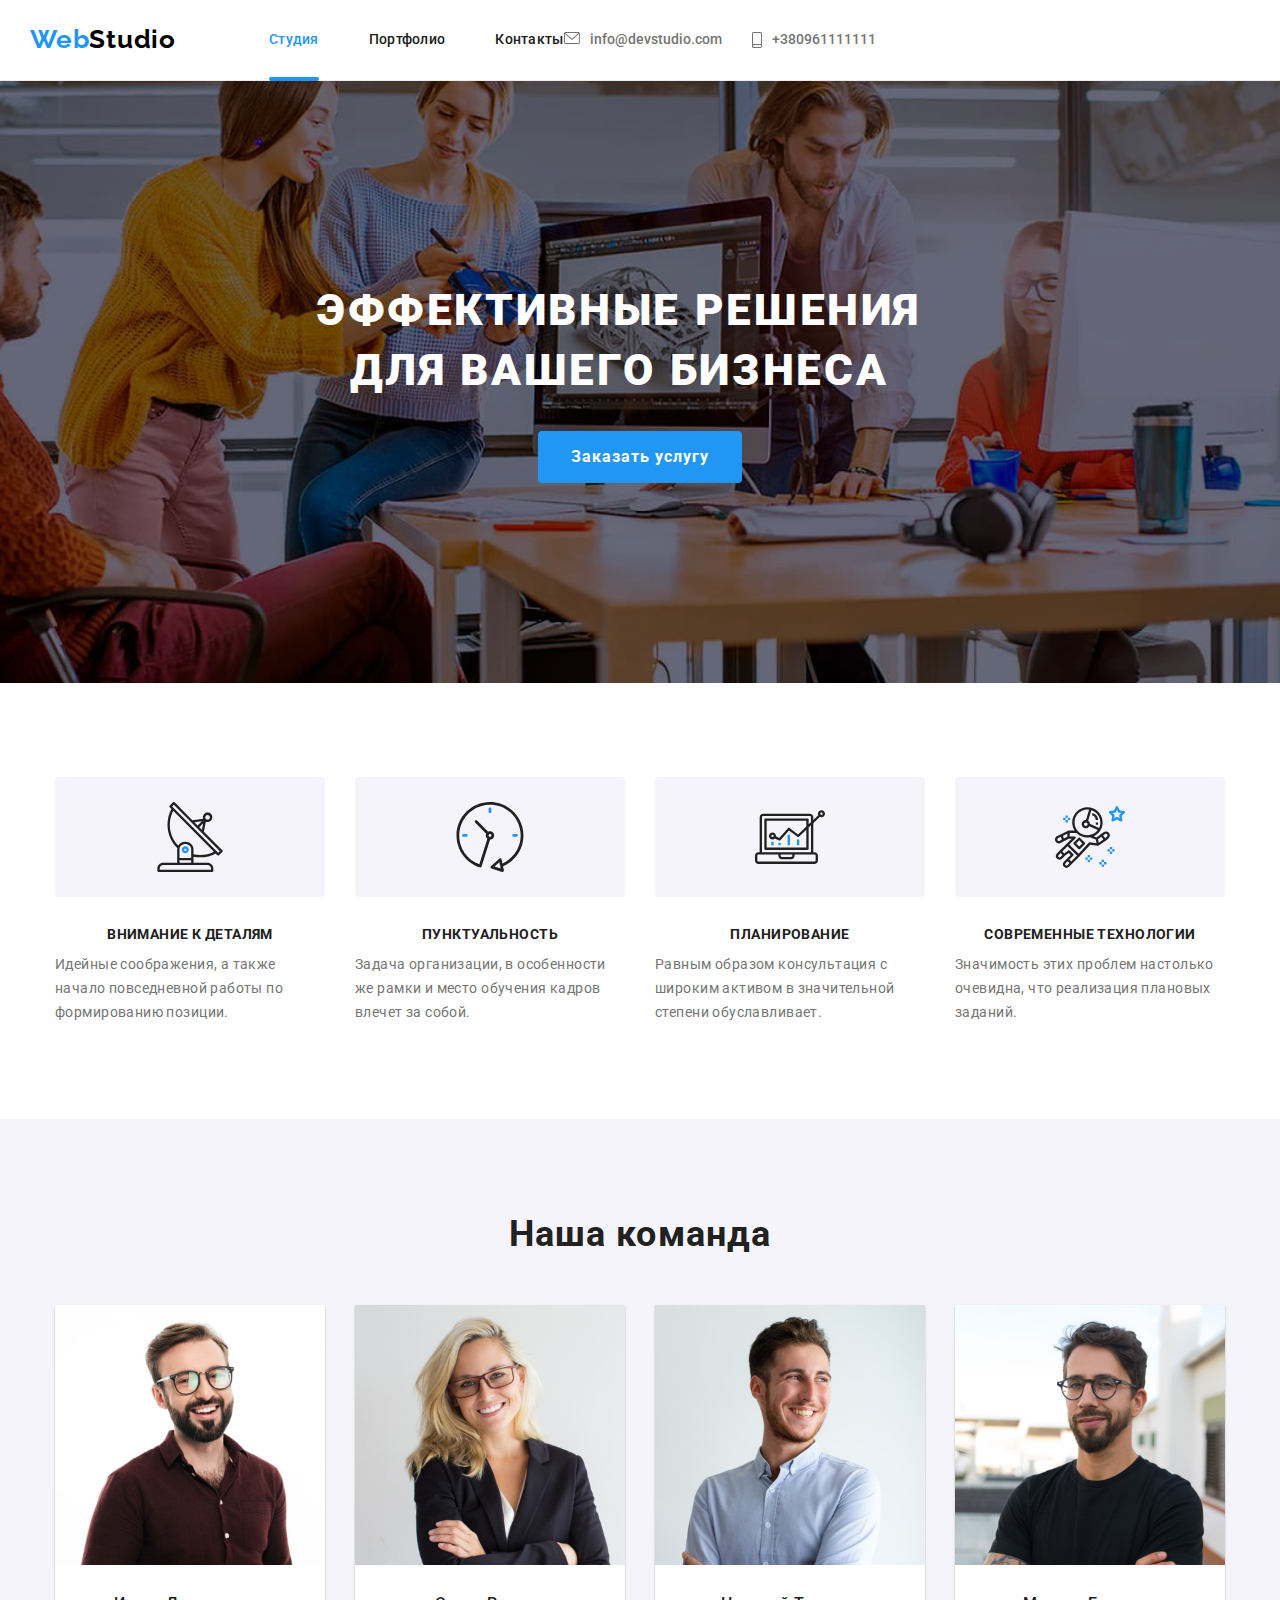
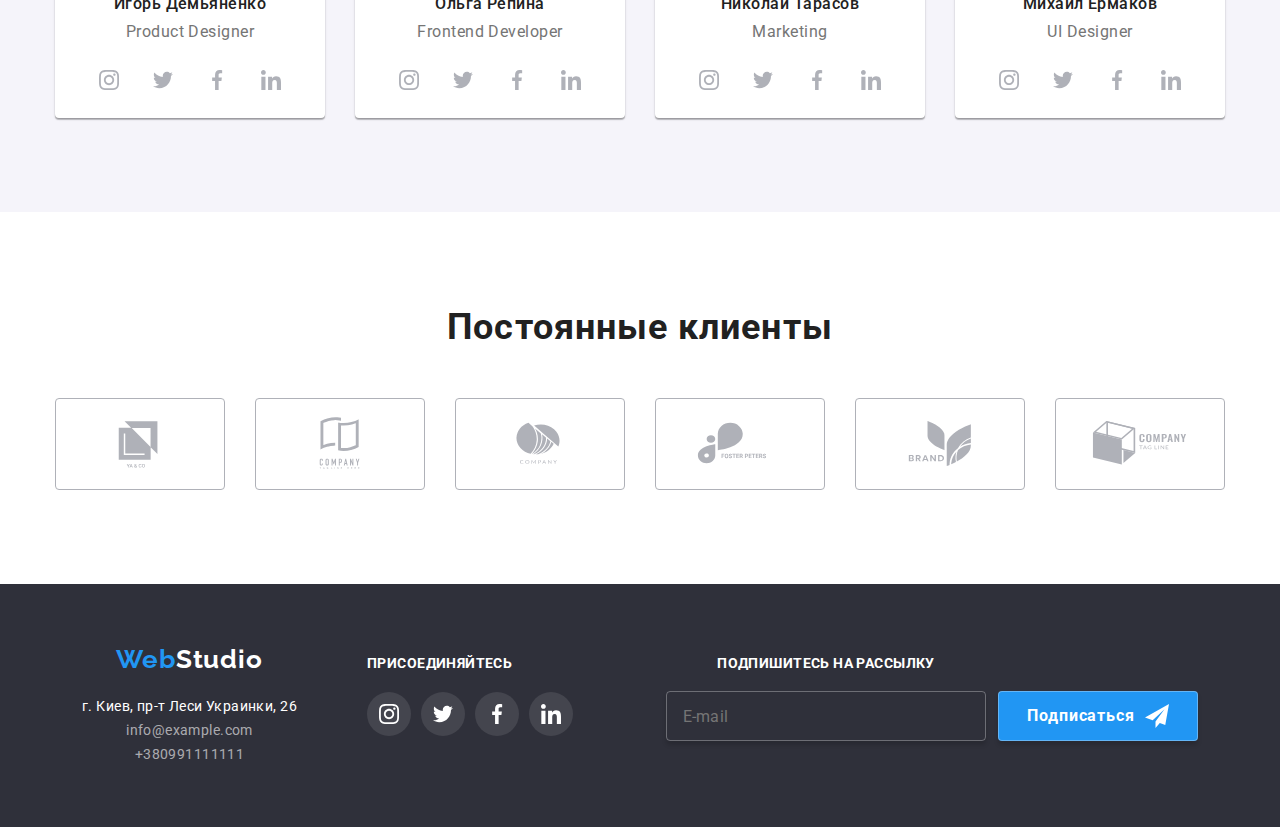
==== index.html @ 9a26f46d "port" ====
<!DOCTYPE html>
<html lang="ru">

<head>
    <meta charset="UTF-8">
    <meta http-equiv="X-UA-Compatible" content="IE=edge">
    <meta name="viewport" content="width=device-width, initial-scale=1.0">
    <link rel="preconnect" href="https://fonts.googleapis.com">
    <link rel="preconnect" href="https://fonts.gstatic.com" crossorigin>
    <link
        href="https://fonts.googleapis.com/css2?family=Raleway:wght@700&family=Roboto:wght@400;500;700;900&display=swap"
        rel="stylesheet">
    <link rel="stylesheet"
        href="https://cdnjs.cloudflare.com/ajax/libs/modern-normalize/1.1.0/modern-normalize.min.css" />
    <link rel="stylesheet" href="./css/main.min.css">
    <title>Студия</title>
</head>

<body>
    <header class="header container">
        <div class="container header__container">
            <div class="flex-nav">
                <a class="logo" href="./index.html"><span class="logo__web">Web</span><span
                        class="logo__studio">Studio</span></a>
                            <button type="button" class="mobile-menu__button"
                        aria-expanded="false"
                        aria-controls="mobile-menu"
                        data-menu-button>
                            <svg width="40" height="40" aria-label="Переключатель мобильного меню">
                                <use class="mobile-menu__icon" href="./images/sprite.svg#icon-menu-open"></use>
                                <use class="mobile-menu__icon-close" href="./images/sprite.svg#icon-menu-close"></use>
    
                            </svg>
                        </button>
                        
                <div class="mobile-menu" id="mobile-menu" data-menu>
                    
                        <nav class="mobile-menu__nav">
                            <ul class="menu">
                                <li class="menu__list"><a class="menu__link menu__link--active" href="./index.html">Студия</a></li>
                                <li class="menu__list"><a class="menu__link" href="./portfolio.html">Портфолио</a></li>
                                <li class="menu__list"><a class="menu__link" href="">Контакты</a></li>
                            </ul>
                
                        </nav>
                   
                        <ul class="contact">
                            <li class="contact__item">
                                <a class="contact__link" href="mailto:info@devstudio.com">
                                    <svg class="contact__icon" width="16" height="12">
                                        <use href="./images/sprite.svg#icon-email">
                                        </use>
                                    </svg>info@devstudio.com</a>
                            </li>
                            <li class="contact__item">
                                <a class="contact__link" href="tel:+380961111111">
                                    <svg class="contact__icon" width="10" height="16">
                                        <use href="./images/sprite.svg#icon-smartphone-new">
                                        </use>
                                    </svg>+380961111111</a>
                            </li>
                        </ul>
                    
                    
                        <ul class="menu__social">
                            <li class="menu__social-list">
                                <a href="#" class="menu__social-link">Instagram</a>
                            </li>
                            <li class="menu__social-list">
                                <a href="#" class="menu__social-link">Twitter</a>
                            </li>
                            <li class="menu__social-list">
                                <a href="#" class="menu__social-link">Facebook</a>
                            </li>
                            <li class="menu__social-list">
                                <a href="#" class="menu__social-link">LinkedIn</a>
                            </li>
                        </ul>
                    
                </div>
                
                
                
            </div>
            
        </div>
        
    </header>

    <main>
        <section class="hero">
            <div class="container">

                <h1 class="hero__title">Эффективные решения для вашего бизнеса</h1>
                <button data-modal-open class="hero__button" type="button">Заказать услугу</button>
            </div>
        </section>

        <section class="section">
            <div class="container">
                <h2 class="visually-hiden">Нашы преимущества</h2>
                <ul class="benefits">
                    <li class="benefits__list">
                        <div class="benefits__item">
                            <svg class="benefits__icon" width="70" height="70">
                                <use href="./images/sprite.svg#icon-antenna"></use>
                            </svg>
                        </div>
                        <h3 class="benefits__title">Внимание к деталям</h3>
                        <p class="benefits__description">Идейные соображения, а также начало повседневной работы по
                            формированию позиции.</p>
                    </li>
                    <li class="benefits__list">
                        <div class="benefits__item">
                            <svg class="benefits__icon" width="70" height="70">
                                <use href="./images/sprite.svg#icon-clock">
                                </use>
                            </svg>
                        </div>
                        <h3 class="benefits__title">Пунктуальность</h3>
                        <p class="benefits__description">Задача организации, в особенности же рамки и место обучения
                            кадров влечет за собой.</p>
                    </li>
                    <li class="benefits__list">
                        <div class="benefits__item">
                            <svg class="benefits__icon" width="70" height="70">
                                <use href="./images/sprite.svg#icon-diagram"></use>
                            </svg>
                        </div>
                        <h3 class="benefits__title">Планирование</h3>
                        <p class="benefits__description">Равным образом консультация с широким активом в значительной
                            степени обуславливает.</p>
                    </li>
                    <li class="benefits__list">
                        <div class="benefits__item">
                            <svg class="benefits__icon" width="70" height="70">
                                <use href="./images/sprite.svg#icon-astronaut"></use>
                            </svg>
                        </div>
                        <h3 class="benefits__title">Современные технологии</h3>
                        <p class="benefits__description">Значимость этих проблем настолько очевидна, что реализация
                            плановых заданий.</p>
                    </li>
                </ul>
            </div>
        </section>

        <section class="section feature">
            <div class="container">
                <h2 class="title">Чем мы занимаемся</h2>
                <ul class="feature-images">
                    <li class="feature-images__list">
                        <img class="feature-images__img" src="./images/image1.jpg" alt="создание" width="370" height="294">
                        <div class="feature-images__position">
                            <h3 class="feature-images__title">Десктопные приложения</h3>
                        </div>
                    </li>
                    <li class="feature-images__list">
                        <img class="feature-images__img" src="./images/image2.jpg" alt="стили" width="370" height="294">
                        <div class="feature-images__position">
                            <h3 class="feature-images__title">Мобильные приложения</h3>
                        </div>
                    </li>
                    <li class="feature-images__list">
                        <img class="feature-images__img" src="./images/image3.jpg" alt="оптимизация" width="370" height="294">
                        <div class="feature-images__position">
                            <h3 class="feature-images__title">Дизайнерские решения</h3>
                        </div>
                    </li>
                </ul>
            </div>
        </section>

        <section class="section command-item">
            <div class="container">
                <h2 class="title">Наша команда</h2>
                <ul class="command">
                    <li class="command__list">
                        <img class="command__photo" 
                        srcset="./images/igorimg1x.jpg 450w,
                        ./images/igorimgtablet2x.jpg 768w,
                        ./images/igorimgdesk3x.jpg 1024w"
                        src="./images/igorimg1x.jpg"
                         alt="designer"
                         
                       >
                        <div class="team">
                            <h3 class="team__name">Игорь Демьяненко</h3>
                            <p class="team__work">Product Designer</p>
                            <ul class="social">
                                <li class="social__list">
                                    <a href="#" class="social__link">
                                        <svg width="20" height="20">
                                            <use href="./images/sprite.svg#icon-instagram"></use>
                                        </svg>
                                    </a>
                                </li>
                                <li class="social__list">
                                    <a href="#" class="social__link">
                                        <svg width="20" height="20">
                                            <use href="./images/sprite.svg#icon-twitter"></use>
                                        </svg>
                                    </a>
                                </li>
                                <li class="social__list">
                                    <a href="#" class="social__link">
                                        <svg width="20" height="20">
                                            <use href="./images/sprite.svg#icon-facebook"></use>
                                        </svg>
                                    </a>
                                </li>
                                <li class="social__list">
                                    <a href="#" class="social__link">
                                        <svg width="20" height="20">
                                            <use href="./images/sprite.svg#icon-linkedin"></use>
                                        </svg>
                                    </a>
                                </li>
                            </ul>
                        </div>

                    </li>
                    <li class="command__list">
                        <img class="command__photo" 
                        srcset="./images/repina1x.jpg 450w,
                        ./images/repinatablet2x.jpg 768w,
                        ./images/repinadesk3x.jpg 1024w"
                        src="./images/repina1x.jpg"
                         alt="front-end"
                         
                       >
                        <div class="team">
                            <h3 class="team__name">Ольга Репина</h3>
                            <p class="team__work">Frontend Developer</p>
                            <ul class="social">
                                <li class="social__list">
                                    <a href="#" class="social__link">
                                        <svg width="20" height="20">
                                            <use href="./images/sprite.svg#icon-instagram-1"></use>
                                        </svg>
                                    </a>
                                </li>
                                <li class="social__list">
                                    <a href="#" class="social__link">
                                        <svg width="20" height="20">
                                            <use href="./images/sprite.svg#icon-twitter-1"></use>
                                        </svg>
                                    </a>
                                </li>
                                <li class="social__list">
                                    <a href="#" class="social__link">
                                        <svg width="20" height="20">
                                            <use href="./images/sprite.svg#icon-facebook-1"></use>
                                        </svg>
                                    </a>
                                </li>
                                <li class="social__list">
                                    <a href="#" class="social__link">
                                        <svg width="20" height="20">
                                            <use href="./images/sprite.svg#icon-linkedin-1"></use>
                                        </svg>
                                    </a>
                                </li>
                            </ul>
                        </div>
                    </li>
                    <li class="command__list">
                        <img class="command__photo" 
                        srcset="./images/tarasov1x.jpg 450w,
                        ./images/tarasovtablet2x.jpg 768w,
                        ./images/tarasovdesk3x.jpg 1024w
                        "
                        src="./images/tarasov1x.jpg"
                         alt="front-end"
                         
                       >
                        <div class="team">
                            <h3 class="team__name">Николай Тарасов</h3>
                            <p class="team__work">Marketing</p>
                            <ul class="social">
                                <li class="social__list">
                                    <a href="#" class="social__link">
                                        <svg width="20" height="20">
                                            <use href="./images/sprite.svg#icon-instagram-1"></use>
                                        </svg>
                                    </a>
                                </li>
                                <li class="social__list">
                                    <a href="#" class="social__link">
                                        <svg width="20" height="20">
                                            <use href="./images/sprite.svg#icon-twitter-1"></use>
                                        </svg>
                                    </a>
                                </li>
                                <li class="social__list">
                                    <a href="#" class="social__link">
                                        <svg width="20" height="20">
                                            <use href="./images/sprite.svg#icon-facebook-1"></use>
                                        </svg>
                                    </a>
                                </li>
                                <li class="social__list">
                                    <a href="#" class="social__link">
                                        <svg width="20" height="20">
                                            <use href="./images/sprite.svg#icon-linkedin-1"></use>
                                        </svg>
                                    </a>
                                </li>
                            </ul>
                        </div>
                    </li>
                    <li class="command__list">
                        <img class="command__photo" 
                        srcset="./images/yermakov1x.jpg 450w,
                        ./images/yermakovtablet2x.jpg 768w,
                        ./images/yermakovdesk3x.jpg 1024w
                        "
                        src="./images/yermakov1x.jpg"
                         alt="designer"
                       >
                        <div class="team">
                            <h3 class="team__name">Михаил Ермаков</h3>
                            <p class="team__work">UI Designer</p>
                            <ul class="social">
                                <li class="social__list">
                                    <a href="#" class="social__link">
                                        <svg width="20" height="20">
                                            <use href="./images/sprite.svg#icon-instagram-1"></use>
                                        </svg>
                                    </a>
                                </li>
                                <li class="social__list">
                                    <a href="#" class="social__link">
                                        <svg width="20" height="20">
                                            <use href="./images/sprite.svg#icon-twitter-1"></use>
                                        </svg>
                                    </a>
                                </li>
                                <li class="social__list">
                                    <a href="#" class="social__link">
                                        <svg width="20" height="20">
                                            <use href="./images/sprite.svg#icon-facebook-1"></use>
                                        </svg>
                                    </a>
                                </li>
                                <li class="social__list">
                                    <a href="#" class="social__link">
                                        <svg width="20" height="20">
                                            <use href="./images/sprite.svg#icon-linkedin-1"></use>
                                        </svg>
                                    </a>
                                </li>
                            </ul>
                        </div>
                    </li>
                </ul>
            </div>
        </section>
        <section class="section">
            <div class="container">
                <h2 class="title">Постоянные клиенты</h2>
                <ul class="client">
                    <li class="client__item">
                        <a href="#" class="client__link">
                            <svg width="106" height="60">
                                <use href="./images/sprite.svg#icon-logo-new"></use>
                            </svg>
                        </a>

                    </li>
                    <li class="client__item">
                        <a href="#" class="client__link">
                            <svg width="106"
                                height="60">
                                <use href="./images/sprite.svg#icon-logo-new-1"></use>
                            </svg>
                        </a>

                    </li>
                    <li class="client__item">
                        <a href="#" class="client__link">
                            <svg width="106" height="60">
                                <use href="./images/sprite.svg#icon-logo-new-2"></use>
                            </svg>
                        </a>

                    </li>
                    <li class="client__item"><a href="#" class="client__link">
                            <svg width="106" height="60">
                                <use href="./images/sprite.svg#icon-logo-new-3"></use>
                            </svg>
                        </a>

                    </li>
                    <li class="client__item"><a href="#" class="client__link">
                            <svg width="106" height="60">
                                <use href="./images/sprite.svg#icon-logo-new-4"></use>
                            </svg>
                        </a>

                    </li>
                    <li class="client__item"><a href="#" class="client__link">
                            <svg width="106" height="60">
                                <use href="./images/sprite.svg#icon-logo-new-5"></use>
                            </svg>
                        </a>

                    </li>
                </ul>
            </div>
        </section>
    </main>

    <footer class="footer container">
        <div class="footer-position">
            <div class="footer-adress">
                <a class="footer-adress__logo" href="index.html"><span class="logo__web">Web</span><span
                    class="logo__foot">Studio</span></a>
                    <address class="adress">
                        <ul class="adress__nav">
                            <li class="adress__link">
                                <a class="adress__maplink"
                                    href="https://www.google.com/maps/place/%D0%B1%D1%83%D0%BB.+%D0%9B%D0%B5%D1%81%D0%B8+%D0%A3%D0%BA%D1%80%D0%B0%D0%B8%D0%BD%D0%BA%D0%B8,+26,+%D0%9A%D0%B8%D0%B5%D0%B2,+02000/@50.4265807,30.5361971,17z/data=!3m1!4b1!4m5!3m4!1s0x40d4cf0e033ecbe9:0x57a4dffefec77da0!8m2!3d50.4265807!4d30.5383858">г.
                                    Киев, пр-т Леси Украинки, 26</a>
                            </li>
                            <li class="adress__link">
                                <a class="adress__contacts" href="mailto:info@example.com">info@example.com</a>
                            </li>
                            <li class="adress__link">
                                <a class="adress__contacts" href="tel:+380991111111">+380991111111</a>
                            </li>
                        </ul>
                    </address>
            </div>
            <div class="social-link-footer">
                <h3 class="social-link-footer__title">Присоединяйтесь</h3>
                <ul class="footer-icon">
                    <li class="footer-icon__list">
                        <a href="#" class="footer-icon__link">
                            <svg width="20" height="20">
                                <use href="./images/sprite.svg#icon-instagram"></use>
                            </svg>
                        </a>
                    </li>
                    <li class="footer-icon__list">
                        <a href="#" class="footer-icon__link">
                            <svg width="20" height="20">
                                <use href="./images/sprite.svg#icon-twitter"></use>
                            </svg>
                        </a>
                    </li>
                    <li class="footer-icon__list">
                        <a href="#" class="footer-icon__link">
                            <svg width="20" height="20">
                                <use href="./images/sprite.svg#icon-facebook"></use>
                            </svg>
                        </a>
                    </li>
                    <li class="footer-icon__list">
                        <a href="#" class="footer-icon__link">
                            <svg width="20" height="20">
                                <use href="./images/sprite.svg#icon-linkedin"></use>
                            </svg>
                        </a>
                    </li>
                </ul>
            </div>
            
                
            <div class="footer-form">
                <!-- <h3 class="footer-form__title"></h3> -->
                <form class="form">
                    <div class="form__item">
                        <label class="footer-form__title" for="mail">
                            Подпишитесь на рассылку
                        </label>
                        
                        <input type="email" name="mail" id="mail" placeholder="E-mail">
                    </div>
                    <div class="form__item">
                        <button class="form__button" type="submit">Подписаться
                            <svg class="form__icon" width="24" height="24">
                                <use href="./images/sprite.svg#icon-telegram"></use>
                            </svg>
                        </button>
                    </div>
                </form>
            </div>
            
        </div>
    </footer>
    <div class="backdrop is-hidden" data-modal>
        <div class="modal">
            <button class="modal__button" data-modal-close>
                <svg class="modal__close" width="18" height="18">
                    <use href="./images/sprite.svg#icon-close"></use>
                </svg>
            </button>
            <h3 class="modal__title">Оставьте свои данные, мы вам перезвоним</h3>
            <form>
                <div class="modal-form">
                    <label class="modal-form__label" for="name">
                        Имя
                        <input class="modal-form__input" type="text" name="name" id="name">
                        <svg class="modal-form__icons" width="18" height="18">
                            <use href="./images/sprite.svg#icon-modal-1"></use>
                        </svg>
                    </label>
                </div>
            
                <div class="modal-form">
                    <label class="modal-form__label" for="tel">
                        Телефон
                        <input class="modal-form__input" type="tel" name="tel" id="tel">
                        <svg class="modal-form__icons" width="18" height="18">
                            <use href="./images/sprite.svg#icon-modal-2"></use>
                        </svg>
                    </label>
                </div>
                <div class="modal-form">
                    <label class="modal-form__label" for="mail">
                        Почта
                        <input class="modal-form__input" type="email" name="mail" id="mail">
                        <svg class="modal-form__icons" width="18" height="18">
                            <use href="./images/sprite.svg#icon-modal-3"></use>
                        </svg>
                    </label>
                </div>
                <div class="modal-comment">
                    <label class="modal-comment__textfield" for="comment">
                        Комментарий
            
                    </label>
                    <textarea class="modal-comment__textarea" name="comment" id="comment" placeholder="Введите текст"></textarea>
            
                </div>
            
                <label class="checkbox">
            
                    <input class="checkbox__input" type="checkbox">
                    <span class="checkbox__icon"></span>
                    <span>Соглашаюсь с рассылкой и принимаю
                        <a href="" class="checkbox__policy">Условия договора</a> </span>
                </label>
            
                <div class="modal-submit">
                    <button class="modal-submit__button" type="submit">Отправить</button>
                </div>
            
            
            </form>
        </div>
    
   </div>
    <script src="./js/menu.js"></script>
    <script src="./js/modal.js"></script>
</body>

</html>
---- css/main.min.css ----
:root{--main-color: #212121;--secondary-color: #757575;--adress-hero-color: #FFFFFF;--hover-color: #2196F3;--hero-bgc: #2F303A;--header-border-color: #ECECEC;--image-border-color: #EEEEEE;--first-logo-color: #000000;--second-logo-color: #2196F3;--footer-contacts-color: rgba(255, 255, 255, 0.6);--footer-bgc: #2F303A;--section-command-bgc: #F5F4FA;--button-hover-bgc: rgba(24, 140, 232, 1);--general-font: 'Roboto', sans-serif;--secondary-font: 'Raleway', sans-serif;--button-font-family: inherit;--clients-icon-color: #AFB1B8}html{-webkit-box-sizing:border-box;box-sizing:border-box}*,*::before,*::after{-webkit-box-sizing:inherit;box-sizing:inherit}ul,li,p,span,h1,h2,h3{margin:0;padding:0}body{color:var(--main-color);font-family:var(--general-font),var(--secondary-font)}.section{padding-top:60px;padding-bottom:60px}@media screen and (min-width: 1024px){.section{padding-top:94px;padding-bottom:94px}}.container{padding-left:15px;padding-right:15px;margin-left:auto;margin-right:auto;width:100%}@media screen and (min-width: 480px){.container{width:480px}}@media screen and (min-width: 768px){.container{width:768px}}@media screen and (min-width: 1200px){.container{width:1200}}.header{position:relative;z-index:1;top:0;left:0;right:0;border-bottom:1px solid var(--header-border-color);-webkit-box-sizing:border-box;box-sizing:border-box;background-color:var(--adress-hero-color);width:100%}@media screen and (min-width: 768px){.header{position:static}}.header__container{width:100%;display:-webkit-box;display:-ms-flexbox;display:flex}.logo{display:inline-block;padding:24px 0 25px 0;font-family:var(--secondary-font);font-weight:700;font-size:24px;line-height:1.19;letter-spacing:0.03em;text-decoration:none;text-align:left}@media screen and (min-width: 768px){.logo{margin-right:83px}}@media screen and (min-width: 1200px){.logo{margin-right:93px;font-size:26px}}.logo__web{color:var(--second-logo-color)}.logo__studio{color:var(--first-logo-color)}.contact{display:-webkit-box;display:-ms-flexbox;display:flex;-webkit-box-orient:vertical;-webkit-box-direction:reverse;-ms-flex-direction:column-reverse;flex-direction:column-reverse;list-style-type:none}@media screen and (min-width: 768px) and (max-width: 1199px){.contact{display:-webkit-box;display:-ms-flexbox;display:flex;-webkit-box-orient:vertical;-webkit-box-direction:normal;-ms-flex-direction:column;flex-direction:column;-ms-flex-wrap:wrap;flex-wrap:wrap;width:-webkit-min-content;width:-moz-min-content;width:min-content;-webkit-box-align:baseline;-ms-flex-align:baseline;align-items:baseline}}@media screen and (min-width: 1200px){.contact{-ms-flex-wrap:nowrap;flex-wrap:nowrap;-webkit-box-orient:horizontal;-webkit-box-direction:normal;-ms-flex-direction:row;flex-direction:row;width:auto;margin-left:auto}}.contact__item{fill:var(--secondary-color);font-weight:500;line-height:1.17}@media screen and (max-width: 767px){.contact__item:first-child{font-weight:500;font-size:24px;margin-bottom:64px}.contact__item:last-child{margin-bottom:32px;font-size:34px}}@media screen and (min-width: 768px) and (max-width: 1199px){.contact__item{margin-bottom:10px;font-size:12px}.contact__item:last-child{margin-bottom:0}}@media screen and (min-width: 1200px){.contact__item{margin-right:30px;font-size:14px}.contact__item:last-child{margin-right:0}}.contact__link{display:-webkit-box;display:-ms-flexbox;display:flex;color:var(--secondary-color);text-decoration:none;-webkit-transition-property:color, fill;transition-property:color, fill;-webkit-transition-duration:250ms;transition-duration:250ms;-webkit-transition-timing-function:cubic-bezier(0.4, 0, 0.2, 1);transition-timing-function:cubic-bezier(0.4, 0, 0.2, 1)}.contact__link:hover,.contact__link:focus{color:var(--hover-color);fill:var(--hover-color)}@media screen and (min-width: 768px){.contact__link{font-size:12px}}@media screen and (min-width: 1200px){.contact__link{font-size:14px;line-height:1.14;padding:32px 0}}.contact__icon{margin-right:10px}@media screen and (max-width: 767px){.contact__icon{display:none}}@media screen and (min-width: 768px){.flex-nav{display:-webkit-box;display:-ms-flexbox;display:flex;-webkit-box-align:center;-ms-flex-align:center;align-items:center}}@media screen and (min-width: 768px){.menu{display:-webkit-box;display:-ms-flexbox;display:flex}}.menu__list{display:-webkit-box;display:-ms-flexbox;display:flex;font-weight:500;list-style-type:none;font-size:40px;line-height:1.14}@media screen and (max-width: 767px){.menu__list{margin-bottom:32px}.menu__list:last-child{margin-bottom:0}}@media screen and (min-width: 768px){.menu__list{font-size:14px;line-height:1.14;letter-spacing:0.02em;margin-right:50px}.menu__list:last-child{margin-right:0}}.menu__link{display:block;color:var(--main-color);text-decoration:none;-webkit-transition:color 250ms cubic-bezier(0.4, 0, 0.2, 1);transition:color 250ms cubic-bezier(0.4, 0, 0.2, 1)}.menu__link:hover,.menu__link:focus{color:var(--hover-color)}@media screen and (min-width: 768px){.menu__link{position:relative;padding:32px 0px}}.menu__link--active{color:var(--hover-color)}@media screen and (min-width: 768px){.menu__link--active::after{content:"";display:block;margin-bottom:-1px;position:absolute;left:0;bottom:0;width:100%;height:4px;background-color:var(--hover-color);border-radius:2px}}@media screen and (max-width: 767px){.mobile-menu{display:none}.mobile-menu.is-open{position:fixed;top:0;left:0;right:0;bottom:0;max-width:100%;z-index:1;display:-webkit-box;display:-ms-flexbox;display:flex;-webkit-box-orient:vertical;-webkit-box-direction:normal;-ms-flex-direction:column;flex-direction:column;padding:48px 40px;background-color:var(--adress-hero-color);-webkit-box-shadow:0px 4px 8px rgba(0,0,0,0.04),0px 2px 4px rgba(0,0,0,0.08),0px 1px 3px rgba(0,0,0,0.16);box-shadow:0px 4px 8px rgba(0,0,0,0.04),0px 2px 4px rgba(0,0,0,0.08),0px 1px 3px rgba(0,0,0,0.16)}}@media screen and (min-width: 768px){.mobile-menu{display:-webkit-box;display:-ms-flexbox;display:flex;-webkit-box-orient:horizontal;-webkit-box-direction:normal;-ms-flex-direction:row;flex-direction:row;-webkit-box-pack:center;-ms-flex-pack:center;justify-content:center;-webkit-box-align:center;-ms-flex-align:center;align-items:center}}@media screen and (max-width: 767px){.mobile-menu__nav{-webkit-box-flex:1;-ms-flex-positive:1;flex-grow:1}}.menu__social{display:-webkit-box;display:-ms-flexbox;display:flex}@media screen and (min-width: 768px){.menu__social{display:none}}.menu__social-list{-webkit-box-orient:vertical;-webkit-box-direction:reverse;-ms-flex-direction:column-reverse;flex-direction:column-reverse;padding-right:10px;margin-left:10px;list-style:none;font-weight:500;font-size:18px;line-height:1.22;letter-spacing:0.02em;text-decoration:none;border-right:1px solid rgba(33,33,33,0.2)}.menu__social-list:first-child{margin-left:0}.menu__social-link{display:block;color:var(--hover-color);text-decoration:none}.mobile-menu__button{display:-webkit-inline-box;display:-ms-inline-flexbox;display:inline-flex;position:absolute;top:15px;right:10px;-webkit-box-align:center;-ms-flex-align:center;align-items:center;-webkit-box-pack:center;-ms-flex-pack:center;justify-content:center;padding:0;border:0;background-color:transparent;z-index:2}.mobile-menu__button:hover,.mobile-menu__button:focus{fill:var(--hover-color)}.mobile-menu__button .mobile-menu__icon-close{display:block}.mobile-menu__button .is-open .mobile-menu__icon-close{display:none}.mobile-menu__button .is-open .mobile-menu__icon{display:none}@media screen and (min-width: 768px){.mobile-menu__button{display:none}}.hero{margin-left:auto;margin-right:auto;padding-top:118px;padding:118px 60px;max-width:1600px;background:url(./../images/heroimg@1x.jpg);background-repeat:no-repeat;background-size:cover;background-position:center;background-color:rgba(47,48,58,0.4);background-blend-mode:overlay;text-align:center}@media screen and (min-width: 480px) and (max-width: 767px){.hero{background:url(./..images/hero@1-5.jpg);background-size:cover;background-position:center;background-color:rgba(47,48,58,0.4);background-blend-mode:overlay;text-align:center}}@media screen and (min-width: 768px){.hero{background:url(./../images/heroimg@2x.jpg)}}@media screen and (min-width: 1200px), (min-device-pixel-ratio: 2), (-webkit-min-device-pixel-ratio: 2), (min-resolution: 192dpi){.hero{background:url(./../images/heroimg@3x.jpg);padding:200px 0;background-size:cover;background-position:center;background-color:rgba(47,48,58,0.4);background-blend-mode:overlay;text-align:center}}.hero__title{color:var(--adress-hero-color);font-weight:900;font-size:26px;line-height:1.62;text-align:center;letter-spacing:0.06em;text-transform:uppercase}@media screen and (min-width: 1200px){.hero__title{max-width:696px;font-size:44px;line-height:1.36}}.hero__button{display:inline-block;font-weight:700;font-size:16px;line-height:1.88;letter-spacing:0.06em;border:1px solid transparent;border-radius:4px;padding:10px 32px;margin-top:30px;cursor:pointer;color:var(--adress-hero-color);background-color:var(--hover-color);font-family:var(--button-font-family);-webkit-transition:color 250ms cubic-bezier(0.4, 0, 0.2, 1);transition:color 250ms cubic-bezier(0.4, 0, 0.2, 1)}.hero__button:hover,.hero__button:focus{background-color:var(--button-hover-bgc)}.backdrop{position:fixed;top:0;left:0;width:100%;height:100%;background:rgba(0,0,0,0.2);-webkit-transition-property:opacity, visibility;transition-property:opacity, visibility;-webkit-transition-duration:250ms;transition-duration:250ms;-webkit-transition-timing-function:cubic-bezier(0.4, 0, 0.2, 1);transition-timing-function:cubic-bezier(0.4, 0, 0.2, 1)}.is-hidden{visibility:hidden;opacity:0;pointer-events:none}.modal{position:absolute;padding:40px;top:50%;left:50%;min-width:320px;max-width:528px;min-height:320px;max-height:609px;-webkit-transform:translate(-50%, -50%);transform:translate(-50%, -50%);background-color:var(--adress-hero-color);-webkit-box-shadow:0px 1px 3px rgba(0,0,0,0.12),0px 1px 1px rgba(0,0,0,0.14),0px 2px 1px rgba(0,0,0,0.2);box-shadow:0px 1px 3px rgba(0,0,0,0.12),0px 1px 1px rgba(0,0,0,0.14),0px 2px 1px rgba(0,0,0,0.2);border-radius:4px;z-index:3}.modal-submit{display:-webkit-box;display:-ms-flexbox;display:flex;-webkit-box-align:center;-ms-flex-align:center;align-items:center;-webkit-box-pack:center;-ms-flex-pack:center;justify-content:center}.modal-submit__button{width:200px;height:50px;padding:0;color:var(--adress-hero-color);background-color:var(--hover-color);border:1px solid rgba(255,255,255,0.3);-webkit-box-sizing:border-box;box-sizing:border-box;-webkit-box-shadow:0px 4px 4px rgba(0,0,0,0.15);box-shadow:0px 4px 4px rgba(0,0,0,0.15);border-radius:4px;font-weight:700;font-size:16px;line-height:1.88;cursor:pointer;letter-spacing:0.06em}.modal__button{position:absolute;top:8px;right:8px;display:-webkit-box;display:-ms-flexbox;display:flex;background-color:#FFFFFF;width:30px;height:30px;border:1px solid rgba(0,0,0,0.1);border-radius:50%;-webkit-box-sizing:border-box;box-sizing:border-box;-webkit-box-pack:center;-ms-flex-pack:center;justify-content:center;-webkit-box-align:center;-ms-flex-align:center;align-items:center;cursor:pointer}.modal__close{fill:var(--first-logo-color);cursor:pointer;-webkit-transition:fill 250ms cubic-bezier(0.4, 0, 0.2, 1);transition:fill 250ms cubic-bezier(0.4, 0, 0.2, 1)}.modal__close:hover{fill:var(--hover-color)}.modal__title{display:block;font-weight:700;font-size:20px;line-height:1.5;text-align:center;letter-spacing:0.03em;margin-bottom:12px;min-width:100%}@media screen and (min-width: 1200px){.modal__title{font-size:20px;line-height:1.15}}.modal-form{display:-webkit-box;display:-ms-flexbox;display:flex;-webkit-box-orient:vertical;-webkit-box-direction:normal;-ms-flex-direction:column;flex-direction:column;margin-bottom:10px}.modal-form__label{color:var(--secondary-color);position:relative;font-size:12px;line-height:1.17}.modal-form__input{display:inline-block;color:var(--secondary-color);width:100%;height:40px;margin-top:4px;padding:12px 42px;border:1px solid rgba(33,33,33,0.2);-webkit-box-sizing:border-box;box-sizing:border-box;border-radius:4px;-webkit-transition-property:border;transition-property:border;-webkit-transition-duration:250ms;transition-duration:250ms;-webkit-transition-timing-function:cubic-bezier(0.4, 0, 0.2, 1);transition-timing-function:cubic-bezier(0.4, 0, 0.2, 1);outline:none}.modal-form__input:focus+.modal-form__icons{fill:var(--hover-color);border-color:var(--hover-color)}.modal-form__icons{display:block;position:absolute;top:50%;left:12px;margin:0;-webkit-transition-property:fill;transition-property:fill;-webkit-transition-duration:250ms;transition-duration:250ms;-webkit-transition-timing-function:cubic-bezier(0.4, 0, 0.2, 1);transition-timing-function:cubic-bezier(0.4, 0, 0.2, 1)}.modal-comment{display:-webkit-box;display:-ms-flexbox;display:flex;-webkit-box-orient:vertical;-webkit-box-direction:normal;-ms-flex-direction:column;flex-direction:column;height:120px;font-size:12px;line-height:1.17;margin-bottom:20px;letter-spacing:0.01em}.modal-comment__textfield{display:-webkit-box;display:-ms-flexbox;display:flex;-webkit-box-orient:vertical;-webkit-box-direction:normal;-ms-flex-direction:column;flex-direction:column;color:var(--secondary-color);margin-bottom:4px}.modal-comment__textarea{color:var(--secondary-color);padding:12px 16px;min-width:290px;height:448px;border:1px solid rgba(33,33,33,0.2);-webkit-box-sizing:border-box;box-sizing:border-box;border-radius:4px;letter-spacing:0.01em;-webkit-transition-property:border-color;transition-property:border-color;-webkit-transition-duration:250ms;transition-duration:250ms;-webkit-transition-timing-function:cubic-bezier(0.4, 0, 0.2, 1);transition-timing-function:cubic-bezier(0.4, 0, 0.2, 1);outline:none;resize:none}.modal-comment__textarea:focus{border-color:var(--hover-color)}.checkbox{display:-webkit-box;display:-ms-flexbox;display:flex;-webkit-box-align:center;-ms-flex-align:center;align-items:center;-webkit-box-pack:center;-ms-flex-pack:center;justify-content:center;margin-bottom:30px;font-size:14px;line-height:1.714;letter-spacing:0.03em;color:var(--secondary-color)}.checkbox__input{position:absolute;width:1px;height:1px;margin:-1px;border:0;padding:0;white-space:nowrap;-webkit-clip-path:inset(100%);clip-path:inset(100%);overflow:hidden}.checkbox__input:checked+.checkbox__icon{border-color:transparent;fill:none;border:#2196F3;background-color:#2196F3;background-image:url("../images/iconcheck-1.svg");background-size:contain;background-origin:border-box}.checkbox__icon{display:inline-block;left:0;border:2px solid #212121;border-radius:3px;margin-right:7px;width:16px;height:15px;cursor:pointer;-webkit-transition:background-color 250ms cubic-bezier(0.4, 0, 0.2, 1);transition:background-color 250ms cubic-bezier(0.4, 0, 0.2, 1)}.checkbox__policy{font-size:12px;line-height:1.17;letter-spacing:0.03em;-webkit-text-decoration-line:underline;text-decoration-line:underline}@media screen and (min-width: 1200px){.checkbox__policy{font-size:14px;line-height:1.71px}}.visually-hiden{position:absolute;width:1px;height:1px;margin:-1px;border:0;padding:0;white-space:nowrap;-webkit-clip-path:inset(100%);clip-path:inset(100%);overflow:hidden}.feature{display:none;padding-top:0px;-webkit-box-align:center;-ms-flex-align:center;align-items:center;-webkit-box-pack:justify;-ms-flex-pack:justify;justify-content:space-between}.feature-images{display:-webkit-box;display:-ms-flexbox;display:flex;-ms-flex-wrap:wrap;flex-wrap:wrap;list-style-type:none}.feature-images__list{position:relative;margin-right:30px;width:370px}.feature-images__list:last-child{margin-right:0}.feature-images__position{display:-webkit-box;display:-ms-flexbox;display:flex;position:absolute;left:0;bottom:0;background:rgba(47,48,58,0.8);width:370px;height:70px;-webkit-box-align:center;-ms-flex-align:center;align-items:center;-webkit-box-pack:center;-ms-flex-pack:center;justify-content:center}.feature-images__img{display:block;width:370px;height:auto}.feature-images__title{color:var(--adress-hero-color);font-weight:700;font-size:14px;line-height:1.14;letter-spacing:0.03em;text-transform:uppercase}.benefits{display:-webkit-box;display:-ms-flexbox;display:flex}@media screen and (max-width: 1199px){.benefits{-ms-flex-wrap:wrap;flex-wrap:wrap;max-width:100%;gap:30px}}@media screen and (min-width: 1200px){.benefits{-webkit-box-pack:center;-ms-flex-pack:center;justify-content:center;-webkit-box-align:center;-ms-flex-align:center;align-items:center}}.benefits__list{-webkit-box-flex:100%;-ms-flex:100%;flex:100%;list-style:none}@media screen and (min-width: 768px) and (max-width: 1199px){.benefits__list{-webkit-box-flex:calc(50% - 30px);-ms-flex:calc(50% - 30px);flex:calc(50% - 30px)}}@media screen and (min-width: 1200px){.benefits__list{display:inline-block;margin-right:30px;border-radius:4px}.benefits__list:last-child{margin-right:0}}.benefits__item{display:-webkit-box;display:-ms-flexbox;display:flex;-webkit-box-pack:center;-ms-flex-pack:center;justify-content:center;-webkit-box-align:center;-ms-flex-align:center;align-items:center;height:120px;margin-bottom:30px;background-color:var(--section-command-bgc);border-radius:4px}@media screen and (min-width: 1200px){.benefits__item{width:270px}}.benefits__title{margin-bottom:10px;font-weight:700;font-size:14px;line-height:1.14;text-transform:uppercase;letter-spacing:0.03em;text-align:center}.benefits__description{color:var(--secondary-color);font-size:14px;line-height:1.71;letter-spacing:0.03em;text-align:left}.command{display:block;list-style-type:none}@media screen and (min-width: 768px) and (max-width: 1199px){.command{display:-webkit-box;display:-ms-flexbox;display:flex;-ms-flex-wrap:wrap;flex-wrap:wrap;gap:30px}}@media screen and (min-width: 1200px){.command{display:-webkit-box;display:-ms-flexbox;display:flex;-webkit-box-pack:center;-ms-flex-pack:center;justify-content:center;-webkit-box-align:center;-ms-flex-align:center;align-items:center}}.command-item{background-color:var(--section-command-bgc)}.command__list{list-style:none;background-color:var(--adress-hero-color);-webkit-box-shadow:0px 1px 3px rgba(0,0,0,0.12),0px 1px 1px rgba(0,0,0,0.14),0px 2px 1px rgba(0,0,0,0.2);box-shadow:0px 1px 3px rgba(0,0,0,0.12),0px 1px 1px rgba(0,0,0,0.14),0px 2px 1px rgba(0,0,0,0.2);border-radius:0px 0px 4px 4px;text-align:center}@media screen and (max-width: 1199px){.command__list{-webkit-box-flex:100%;-ms-flex:100%;flex:100%}}@media screen and (min-width: 768px) and (max-width: 1199px){.command__list{-webkit-box-flex:calc(50% - 30px);-ms-flex:calc(50% - 30px);flex:calc(50% - 30px)}}@media screen and (min-width: 1200px){.command__list{margin-right:30px}.command__list:last-child{margin-right:0}}.command__photo{display:block;height:auto;width:100%}@media screen and (min-width: 1200px){.command__photo{width:270px}}.team{padding-top:30px;padding-bottom:16px;text-align:center}.team__name{margin-bottom:10px;font-size:16px;font-weight:500;line-height:1.17;letter-spacing:0.03em}.team__work{color:var(--secondary-color);font-size:16px;margin-bottom:16px;line-height:1.17;letter-spacing:0.03em}.client{display:-webkit-box;display:-ms-flexbox;display:flex}@media screen and (max-width: 1199px){.client{-ms-flex-wrap:wrap;flex-wrap:wrap;-webkit-box-pack:justify;-ms-flex-pack:justify;justify-content:space-between;gap:30px}}@media screen and (min-width: 1200px){.client{-webkit-box-pack:center;-ms-flex-pack:center;justify-content:center;-webkit-box-align:center;-ms-flex-align:center;align-items:center}}.client__item{-webkit-box-flex:calc(50% - 30px);-ms-flex:calc(50% - 30px);flex:calc(50% - 30px);list-style-type:none}@media screen and (min-width: 768px) and (max-width: 1199px){.client__item{-webkit-box-flex:33%;-ms-flex:33%;flex:33%}}@media screen and (min-width: 1200px){.client__item{list-style-type:none;margin-right:30px}.client__item:last-child{margin-right:0px}}.client__link{display:-webkit-box;display:-ms-flexbox;display:flex;height:92px;-webkit-box-pack:center;-ms-flex-pack:center;justify-content:center;-webkit-box-align:center;-ms-flex-align:center;align-items:center;fill:var(--clients-icon-color);border:1px solid #AFB1B8;border-radius:4px;-webkit-transition-property:fill, border-color;transition-property:fill, border-color;-webkit-transition-duration:250ms;transition-duration:250ms;-webkit-transition-timing-function:cubic-bezier(0.4, 0, 0.2, 1);transition-timing-function:cubic-bezier(0.4, 0, 0.2, 1)}.client__link:hover,.client__link:focus{fill:var(--hover-color);border-color:var(--hover-color)}@media screen and (min-width: 1200px){.client__link{width:170px}}.footer-adress{display:inline-block;margin:0;padding:0}@media screen and (min-width: 480px) and (max-width: 1199px){.footer-adress{display:-webkit-box;display:-ms-flexbox;display:flex;-webkit-box-orient:vertical;-webkit-box-direction:normal;-ms-flex-direction:column;flex-direction:column;-webkit-box-pack:center;-ms-flex-pack:center;justify-content:center;-webkit-box-align:center;-ms-flex-align:center;align-items:center;-webkit-box-flex:50%;-ms-flex:50%;flex:50%}}.adress{font-style:normal;font-size:14px;line-height:1.71;display:-webkit-box;display:-ms-flexbox;display:flex;-webkit-box-orient:vertical;-webkit-box-direction:normal;-ms-flex-direction:column;flex-direction:column;-webkit-box-align:start;-ms-flex-align:start;align-items:flex-start}.adress__maplink{display:block;color:var(--adress-hero-color);letter-spacing:0.03em;text-decoration:none;-webkit-transition:color 250ms cubic-bezier(0.4, 0, 0.2, 1);transition:color 250ms cubic-bezier(0.4, 0, 0.2, 1)}.adress__maplink:hover,.adress__maplink:focus{color:var(--hover-color)}@media screen and (max-width: 1199px){.adress__link{margin-bottom:9px}.adress__link:last-child{margin-bottom:60px}}@media screen and (max-width: 1199px) and (min-width: 1200px){.adress__link{margin-bottom:6px}.adress__link:first-child{margin-bottom:0}}.adress__link .adress__contacts{display:block;color:var(--footer-contacts-color);font-size:14px;line-height:1.71;letter-spacing:0.03em;text-decoration:none;-webkit-transition:color 250ms cubic-bezier(0.4, 0, 0.2, 1);transition:color 250ms cubic-bezier(0.4, 0, 0.2, 1)}.adress__link .adress__contacts:hover,.adress__link .adress__contacts:focus{color:var(--hover-color)}.adress__nav{list-style-type:none}.footer-form__title{display:-webkit-inline-box;display:-ms-inline-flexbox;display:inline-flex;color:var(--adress-hero-color);margin-bottom:20px;font-weight:700;font-size:14px;line-height:16px;letter-spacing:0.03em;text-transform:uppercase;text-align:center}@media screen and (min-width: 1200px){.form{display:-webkit-box;display:-ms-flexbox;display:flex;-webkit-box-align:end;-ms-flex-align:end;align-items:flex-end;-webkit-box-pack:justify;-ms-flex-pack:justify;justify-content:space-between}}.form__item{text-align:center;list-style:none;outline:none}@media screen and (min-width: 1200px){.form__item{margin-right:12px}.form__item:last-child{margin-right:0}}.form__item input[type=email]{display:-webkit-box;display:-ms-flexbox;display:flex;-webkit-box-flex:100%;-ms-flex:100%;flex:100%;min-width:320px;color:rgba(255,255,255,0.6);height:50px;padding:15px 16px;color:var(--secondary-color);font-weight:400;font-size:12px;line-height:14px;letter-spacing:0.01em;font-size:16px;line-height:1.87;background:inherit;border:1px solid rgba(255,255,255,0.3);border-radius:4px;-webkit-box-shadow:0px 4px 4px rgba(0,0,0,0.15);box-shadow:0px 4px 4px rgba(0,0,0,0.15);-webkit-transition:border 250ms cubic-bezier(0.4, 0, 0.2, 1);transition:border 250ms cubic-bezier(0.4, 0, 0.2, 1);outline:none}@media screen and (max-width: 1199px){.form__item input[type=email]{margin-bottom:20px}}.form__item input[type=email]:focus{border-color:var(--hover-color)}.form__button{display:-webkit-box;display:-ms-flexbox;display:flex;width:200px;height:50px;padding:0;color:var(--adress-hero-color);background-color:var(--hover-color);border:1px solid rgba(255,255,255,0.3);-webkit-box-sizing:border-box;box-sizing:border-box;-webkit-box-shadow:0px 4px 4px rgba(0,0,0,0.15);box-shadow:0px 4px 4px rgba(0,0,0,0.15);border-radius:4px;font-weight:700;font-size:16px;line-height:1.88;-webkit-box-align:center;-ms-flex-align:center;align-items:center;-webkit-box-pack:center;-ms-flex-pack:center;justify-content:center;letter-spacing:0.06em;cursor:pointer}@media screen and (max-width: 1199px){.form__button{margin-left:auto;margin-right:auto}}.form__icon{margin-left:10px;fill:var(--adress-hero-color)}.footer-form{display:-webkit-box;display:-ms-flexbox;display:flex}@media screen and (max-width: 1199px){.footer-form{-webkit-box-orient:vertical;-webkit-box-direction:normal;-ms-flex-direction:column;flex-direction:column;-webkit-box-flex:1;-ms-flex:auto;flex:auto;-webkit-box-align:center;-ms-flex-align:center;align-items:center;-webkit-box-pack:center;-ms-flex-pack:center;justify-content:center}}.footer-adress__logo{display:inline-block;margin-bottom:20px;font-family:var(--secondary-font);font-weight:700;font-size:24px;line-height:1.19;letter-spacing:0.03em;text-decoration:none}@media screen and (min-width: 1200px){.footer-adress__logo{font-size:26px}}.logo__foot{color:var(--adress-hero-color)}.footer-position{display:block;text-align:center}@media screen and (min-width: 768px){.footer-position{display:-webkit-box;display:-ms-flexbox;display:flex;-ms-flex-wrap:wrap;flex-wrap:wrap;-webkit-box-align:baseline;-ms-flex-align:baseline;align-items:baseline}}@media screen and (max-width: 767px){.social-link-footer{-webkit-box-flex:50%;-ms-flex:50%;flex:50%;margin-bottom:60px}}@media screen and (min-width: 768px) and (max-width: 1199px){.social-link-footer{-webkit-box-flex:50%;-ms-flex:50%;flex:50%}}@media screen and (min-width: 1200px){.social-link-footer{margin-left:70px;display:-webkit-box;display:-ms-flexbox;display:flex;-webkit-box-orient:vertical;-webkit-box-direction:normal;-ms-flex-direction:column;flex-direction:column;-webkit-box-align:start;-ms-flex-align:start;align-items:flex-start}}.footer-icon{display:-webkit-box;display:-ms-flexbox;display:flex}@media screen and (max-width: 1199px){.footer-icon{-webkit-box-pack:center;-ms-flex-pack:center;justify-content:center;-webkit-box-align:center;-ms-flex-align:center;align-items:center}}@media screen and (min-width: 1200px){.footer-icon{margin-right:93px}}.social-link-footer__title{display:inline-block;color:var(--adress-hero-color);margin-bottom:20px;font-weight:700;font-size:14px;line-height:1.17;letter-spacing:0.03em;text-transform:uppercase}.footer-icon__link{display:-webkit-box;display:-ms-flexbox;display:flex;-webkit-box-align:center;-ms-flex-align:center;align-items:center;-webkit-box-pack:center;-ms-flex-pack:center;justify-content:center;fill:var(--adress-hero-color);border:1px solid transparent;border-radius:50%;width:44px;height:44px;background-color:rgba(255,255,255,0.1);list-style-type:none;-webkit-transition-property:background-color, border-color;transition-property:background-color, border-color;-webkit-transition-duration:250ms;transition-duration:250ms;-webkit-transition-timing-function:cubic-bezier(0.4, 0, 0.2, 1);transition-timing-function:cubic-bezier(0.4, 0, 0.2, 1)}.footer-icon__link:hover,.footer-icon__link:focus{background-color:var(--hover-color);border-color:var(--hover-color)}.footer-icon__list{list-style-type:none;margin-right:10px}.footer-icon__list:last-child{margin-right:0}.footer{width:100%;padding:60px 0;background-color:var(--footer-bgc)}@media screen and (min-width: 1200px){.footer{display:-webkit-box;display:-ms-flexbox;display:flex;-ms-flex-wrap:wrap;flex-wrap:wrap;-webkit-box-pack:center;-ms-flex-pack:center;justify-content:center;-webkit-box-align:center;-ms-flex-align:center;align-items:center}}.portfolio-buttons{display:-webkit-box;display:-ms-flexbox;display:flex;-ms-flex-wrap:wrap;flex-wrap:wrap;gap:8px;margin-bottom:30px}@media screen and (min-width: 768px){.portfolio-buttons{-webkit-box-pack:center;-ms-flex-pack:center;justify-content:center;margin-bottom:50px}}.portfolio-buttons__list{list-style-type:none}@media screen and (min-width: 1200px){.portfolio-buttons__list{margin-right:8px;margin-bottom:0}.portfolio-buttons__list:last-child{margin-right:0}}.portfolio-buttons__filter{padding:6px 22px;border:1px solid transparent;border-radius:4px;cursor:pointer;background-color:var(--section-command-bgc);font-family:var(--button-font-family);font-weight:500;font-size:16px;line-height:1.62;letter-spacing:0.03em;-webkit-transition-property:color, background-color, -webkit-box-shadow;transition-property:color, background-color, -webkit-box-shadow;transition-property:color, background-color, box-shadow;transition-property:color, background-color, box-shadow, -webkit-box-shadow;-webkit-transition-duration:250ms;transition-duration:250ms;-webkit-transition-timing-function:cubic-bezier(0.4, 0, 0.2, 1);transition-timing-function:cubic-bezier(0.4, 0, 0.2, 1)}.portfolio-buttons__filter:hover,.portfolio-buttons__filter:focus{background-color:var(--hover-color);color:var(--adress-hero-color);-webkit-box-shadow:0px 4px 4px rgba(0,0,0,0.25);box-shadow:0px 4px 4px rgba(0,0,0,0.25)}.portfolio-image{list-style-type:none;display:-webkit-box;display:-ms-flexbox;display:flex;-ms-flex-wrap:wrap;flex-wrap:wrap;gap:30px}.portfolio-image__photo{display:block;width:354px;height:auto}@media screen and (min-width: 768px) and (max-width: 1199px){.portfolio-image__list{-webkit-box-flex:calc(50% - 30px);-ms-flex:calc(50% - 30px);flex:calc(50% - 30px)}}@media screen and (min-width: 1200px){.portfolio-image__list{-webkit-box-flex:calc(33% - 60px);-ms-flex:calc(33% - 60px);flex:calc(33% - 60px)}}.portfolio-image__link{display:block;text-decoration:none;-webkit-transition:-webkit-box-shadow 250ms cubic-bezier(0.4, 0, 0.2, 1);transition:-webkit-box-shadow 250ms cubic-bezier(0.4, 0, 0.2, 1);transition:box-shadow 250ms cubic-bezier(0.4, 0, 0.2, 1);transition:box-shadow 250ms cubic-bezier(0.4, 0, 0.2, 1), -webkit-box-shadow 250ms cubic-bezier(0.4, 0, 0.2, 1)}.portfolio-image__link:hover{-webkit-box-shadow:0px 4px 4px rgba(0,0,0,0.25);box-shadow:0px 4px 4px rgba(0,0,0,0.25)}.portfolio-image__link:focus{-webkit-transform:translateY(0);transform:translateY(0);-webkit-box-shadow:0px 4px 4px rgba(0,0,0,0.25);box-shadow:0px 4px 4px rgba(0,0,0,0.25)}.portfolio-image__link:hover .overlay__title{-webkit-transform:translateY(0);transform:translateY(0)}.portfolio-image__link:focus .overlay__title{-webkit-transform:translateY(0);transform:translateY(0)}.product{padding:20px 24px;border:1px solid var(--image-border-color);border-top:0;text-decoration:none}.product__name{color:var(--main-color);margin-bottom:4px;font-weight:700;font-size:18px;line-height:2;letter-spacing:0.06em}.product__link{color:var(--secondary-color);font-size:16px;line-height:1.88;letter-spacing:0.03em;text-decoration:none}.overlay{position:relative;overflow:hidden}.overlay__title{position:absolute;display:block;min-width:320px;height:100%;top:0;left:0;padding:63px 24px;color:var(--adress-hero-color);background-color:rgba(33,150,243,0.9);font-size:18px;line-height:1.56;letter-spacing:0.03em;text-align:left;-webkit-transform:translateY(100%);transform:translateY(100%);-webkit-transition:-webkit-transform 250ms cubic-bezier(0.4, 0, 0.2, 1);transition:-webkit-transform 250ms cubic-bezier(0.4, 0, 0.2, 1);transition:transform 250ms cubic-bezier(0.4, 0, 0.2, 1);transition:transform 250ms cubic-bezier(0.4, 0, 0.2, 1), -webkit-transform 250ms cubic-bezier(0.4, 0, 0.2, 1)}.social{display:-webkit-box;display:-ms-flexbox;display:flex;-webkit-box-align:center;-ms-flex-align:center;align-items:center;-webkit-box-pack:center;-ms-flex-pack:center;justify-content:center;list-style-type:none}.social__list{margin-right:10px}.social__list:last-child{margin-right:0}.social__link{display:-webkit-box;display:-ms-flexbox;display:flex;color:var(--adress-hero-color);fill:var(--clients-icon-color);border:1px solid transparent;border-radius:50%;width:44px;height:44px;-webkit-box-align:center;-ms-flex-align:center;align-items:center;-webkit-box-pack:center;-ms-flex-pack:center;justify-content:center;-webkit-transition-property:background-color, fill, -webkit-box-shadow;transition-property:background-color, fill, -webkit-box-shadow;transition-property:background-color, fill, box-shadow;transition-property:background-color, fill, box-shadow, -webkit-box-shadow;-webkit-transition-duration:250ms;transition-duration:250ms;-webkit-transition-timing-function:cubic-bezier(0.4, 0, 0.2, 1);transition-timing-function:cubic-bezier(0.4, 0, 0.2, 1)}.social__link:hover,.social__link:focus{fill:var(--adress-hero-color);border:color var(--hover-color);background-color:var(--hover-color);-webkit-box-shadow:0px 4px 4px rgba(0,0,0,0.25);box-shadow:0px 4px 4px rgba(0,0,0,0.25)}.title{margin-bottom:50px;font-weight:700;font-size:36px;line-height:1.17;text-align:center;letter-spacing:0.03em}
/*# sourceMappingURL=main.min.css.map */
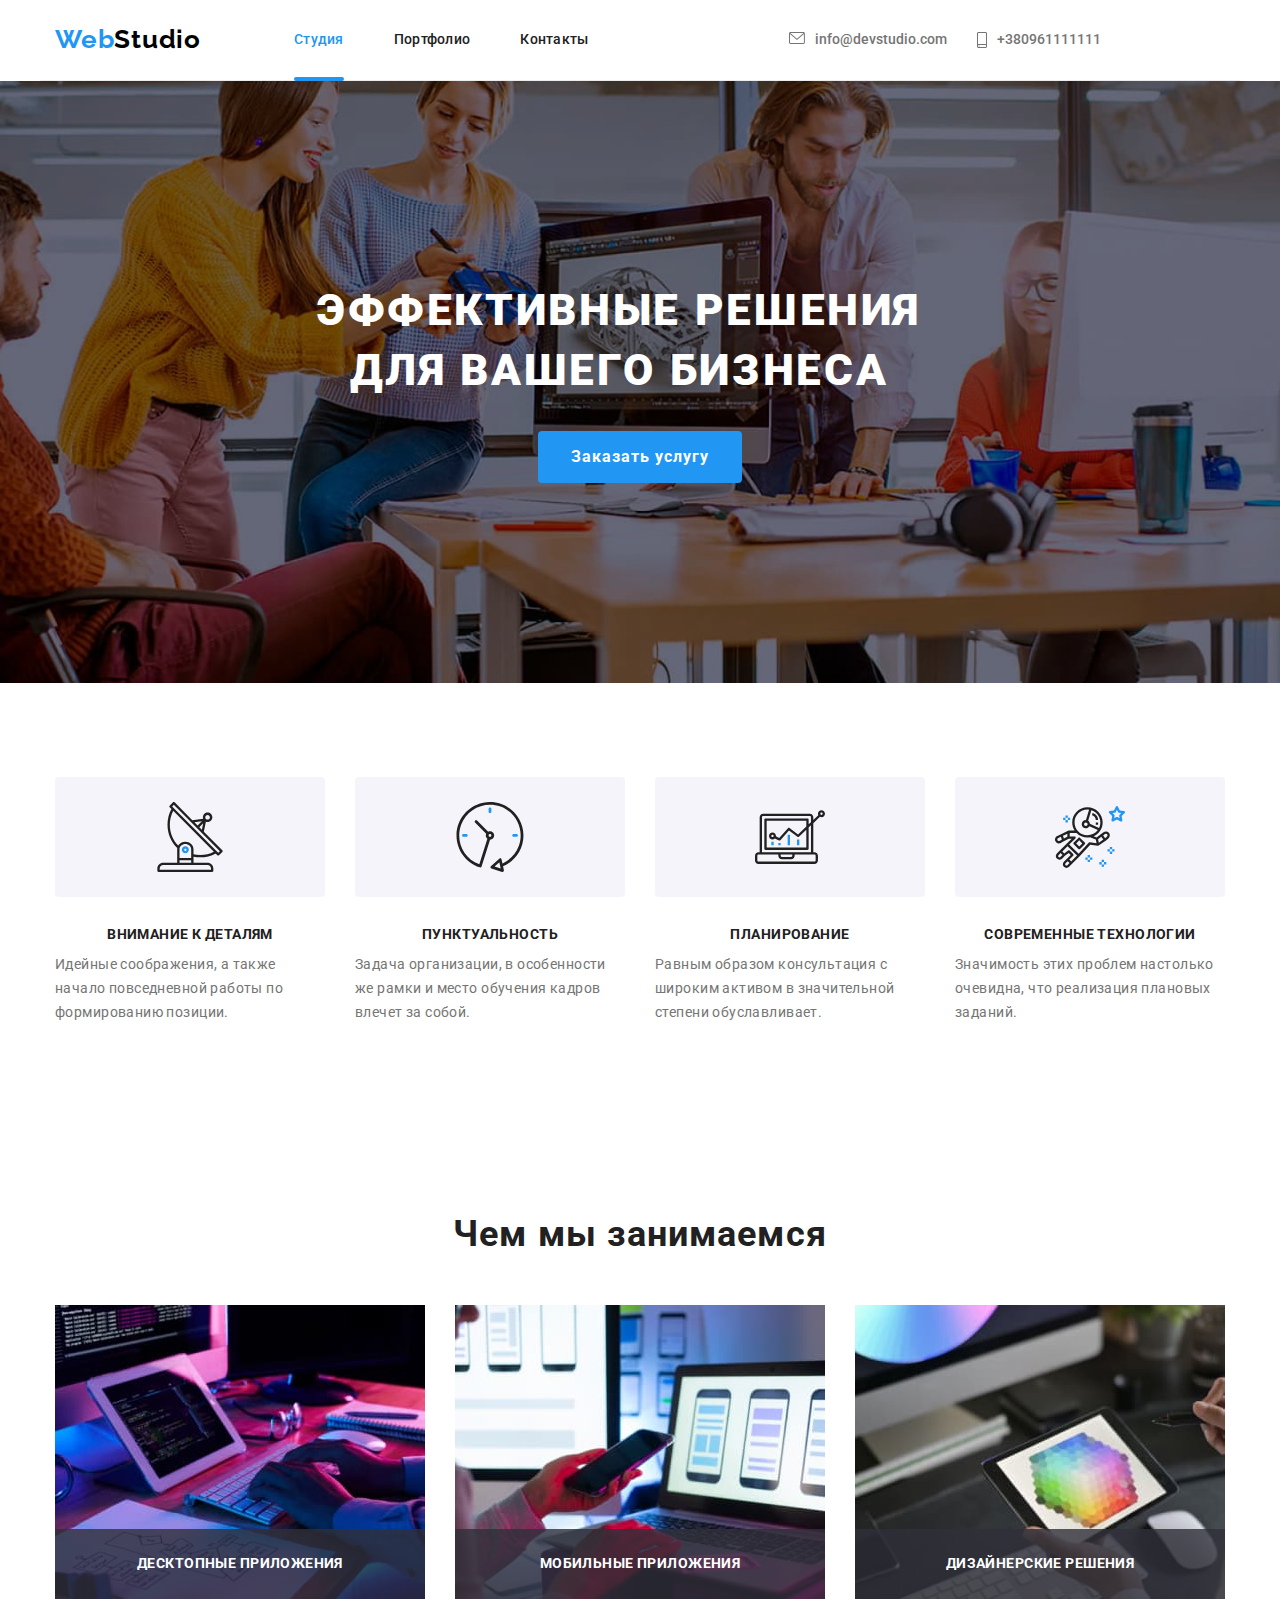
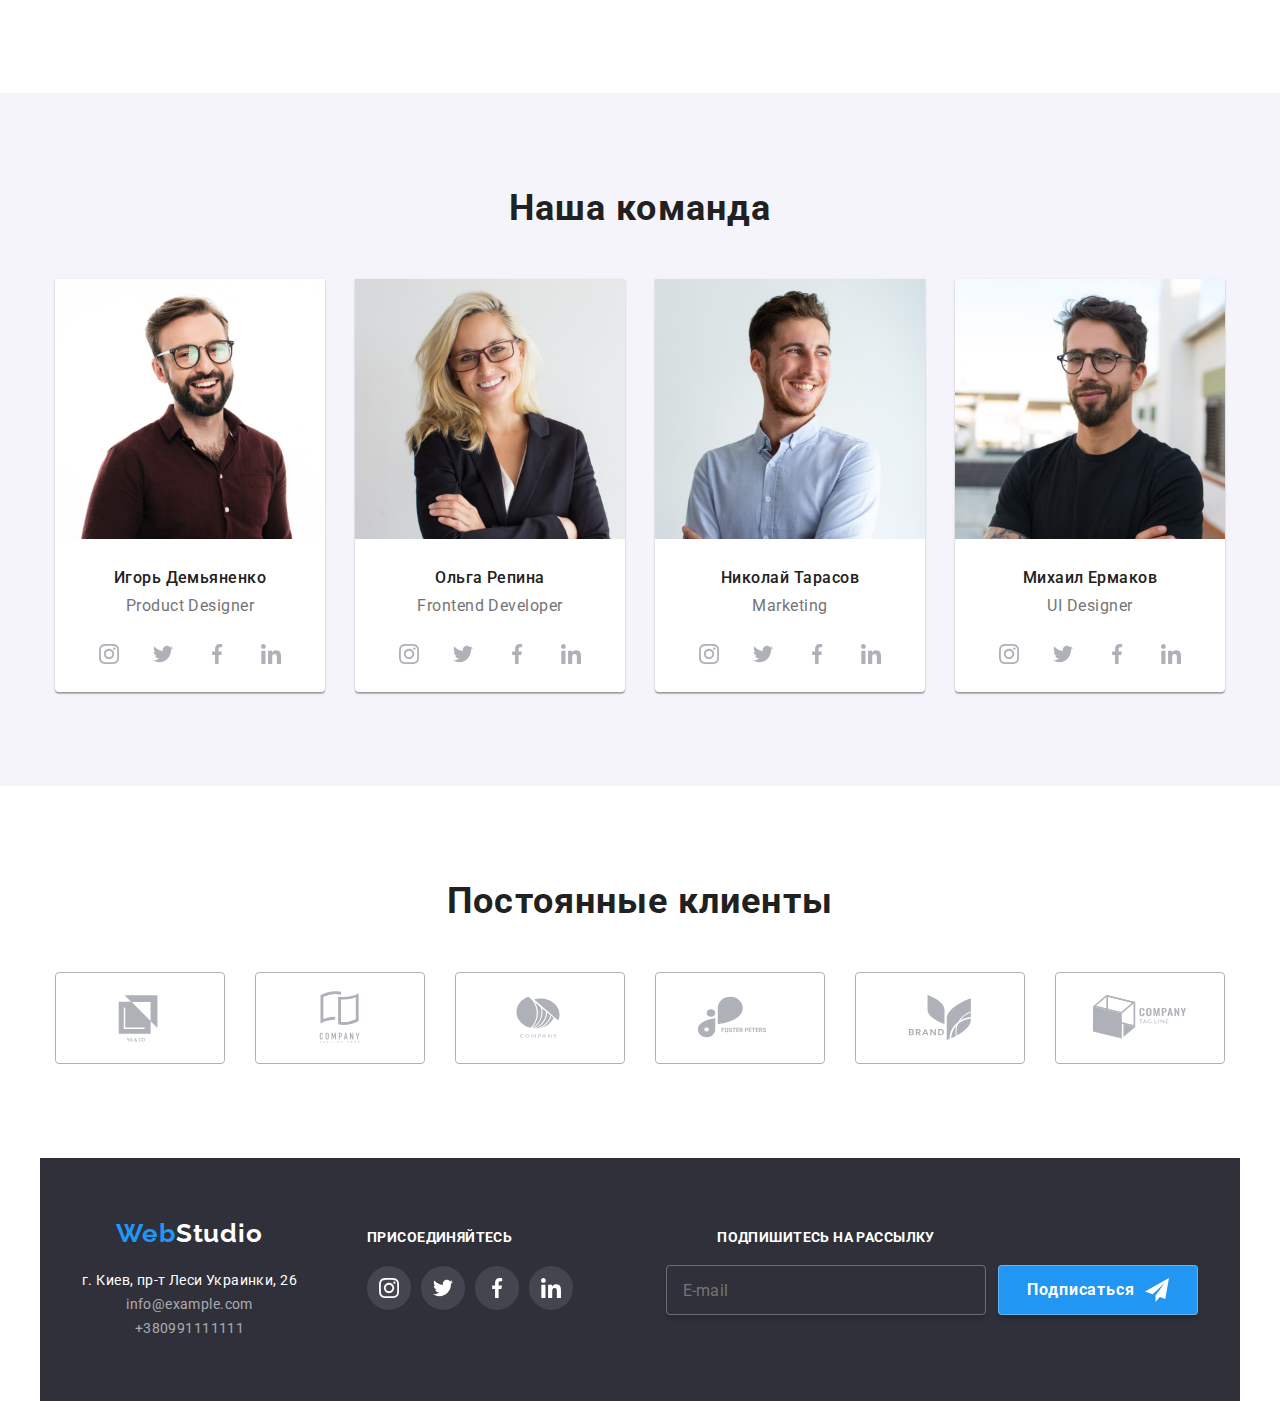
==== commit 2baf580d: "end" ====
--- a/index.html
+++ b/index.html
@@ -18,73 +18,67 @@
 
 <body>
     <header class="header container">
-        <div class="container header__container">
-            <div class="flex-nav">
-                <a class="logo" href="./index.html"><span class="logo__web">Web</span><span
-                        class="logo__studio">Studio</span></a>
-                            <button type="button" class="mobile-menu__button"
-                        aria-expanded="false"
-                        aria-controls="mobile-menu"
-                        data-menu-button>
-                            <svg width="40" height="40" aria-label="Переключатель мобильного меню">
-                                <use class="mobile-menu__icon" href="./images/sprite.svg#icon-menu-open"></use>
-                                <use class="mobile-menu__icon-close" href="./images/sprite.svg#icon-menu-close"></use>
-    
-                            </svg>
-                        </button>
-                        
-                <div class="mobile-menu" id="mobile-menu" data-menu>
-                    
-                        <nav class="mobile-menu__nav">
-                            <ul class="menu">
-                                <li class="menu__list"><a class="menu__link menu__link--active" href="./index.html">Студия</a></li>
-                                <li class="menu__list"><a class="menu__link" href="./portfolio.html">Портфолио</a></li>
-                                <li class="menu__list"><a class="menu__link" href="">Контакты</a></li>
-                            </ul>
-                
-                        </nav>
-                   
-                        <ul class="contact">
-                            <li class="contact__item">
-                                <a class="contact__link" href="mailto:info@devstudio.com">
-                                    <svg class="contact__icon" width="16" height="12">
-                                        <use href="./images/sprite.svg#icon-email">
-                                        </use>
-                                    </svg>info@devstudio.com</a>
-                            </li>
-                            <li class="contact__item">
-                                <a class="contact__link" href="tel:+380961111111">
-                                    <svg class="contact__icon" width="10" height="16">
-                                        <use href="./images/sprite.svg#icon-smartphone-new">
-                                        </use>
-                                    </svg>+380961111111</a>
-                            </li>
-                        </ul>
-                    
-                    
-                        <ul class="menu__social">
-                            <li class="menu__social-list">
-                                <a href="#" class="menu__social-link">Instagram</a>
-                            </li>
-                            <li class="menu__social-list">
-                                <a href="#" class="menu__social-link">Twitter</a>
-                            </li>
-                            <li class="menu__social-list">
-                                <a href="#" class="menu__social-link">Facebook</a>
-                            </li>
-                            <li class="menu__social-list">
-                                <a href="#" class="menu__social-link">LinkedIn</a>
-                            </li>
-                        </ul>
-                    
-                </div>
-                
-                
-                
-            </div>
-            
+        <div class="flex-nav">
+            <a class="logo" href="./index.html"><span class="logo__web">Web</span><span
+                    class="logo__studio">Studio</span></a>
+            <button type="button" class="mobile-menu__button" aria-expanded="false" aria-controls="flex-nav"
+                data-menu-button>
+                <svg width="40" height="40" aria-label="Переключатель мобильного меню">
+                    <use class="mobile-menu__icon" href="./images/sprite.svg#icon-menu-open"></use>
+                    <use class="mobile-menu__icon-close" href="./images/sprite.svg#icon-menu-close"></use>
+    
+                </svg>
+            </button>
+    
+            <div class="mobile-menu" id="mobile-menu" data-menu>
+                <nav class="mobile-menu__nav">
+                    <ul class="menu">
+                        <li class="menu__list"><a class="menu__link menu__link--active" href="./index.html">Студия</a></li>
+                        <li class="menu__list"><a class="menu__link"
+                                href="./portfolio.html">Портфолио</a></li>
+                        <li class="menu__list"><a class="menu__link" href="">Контакты</a></li>
+                    </ul>
+    
+                </nav>
+                <ul class="contact">
+                    <li class="contact__item">
+                        <a class="contact__link" href="mailto:info@devstudio.com">
+                            <svg class="contact__icon" width="16" height="12">
+                                <use href="./images/sprite.svg#icon-email">
+                                </use>
+                            </svg>info@devstudio.com</a>
+                    </li>
+                    <li class="contact__item">
+                        <a class="contact__link" href="tel:+380961111111">
+                            <svg class="contact__icon" width="10" height="16">
+                                <use href="./images/sprite.svg#icon-smartphone-new">
+                                </use>
+                            </svg>+380961111111</a>
+                    </li>
+                </ul>
+                <ul class="menu__social">
+                    <li class="menu__social-list">
+                        <a href="#" class="mobile-menu__social-link">Instagram</a>
+                    </li>
+                    <li class="menu__social-list">
+                        <a href="#" class="mobile-menu__social-link">Twitter</a>
+                    </li>
+                    <li class="menu__social-list">
+                        <a href="#" class="mobile-menu__social-link">Facebook</a>
+                    </li>
+                    <li class="menu__social-list">
+                        <a href="#" class="mobile-menu__social-link">LinkedIn</a>
+                    </li>
+                </ul>
+            </div>
+    
+    
+    
         </div>
-        
+    
+    
+    
+    
     </header>
 
     <main>
@@ -468,7 +462,7 @@
             
                 
             <div class="footer-form">
-                <!-- <h3 class="footer-form__title"></h3> -->
+                
                 <form class="form">
                     <div class="form__item">
                         <label class="footer-form__title" for="mail">
--- a/css/main.min.css
+++ b/css/main.min.css
@@ -1,2 +1,2 @@
-:root{--main-color: #212121;--secondary-color: #757575;--adress-hero-color: #FFFFFF;--hover-color: #2196F3;--hero-bgc: #2F303A;--header-border-color: #ECECEC;--image-border-color: #EEEEEE;--first-logo-color: #000000;--second-logo-color: #2196F3;--footer-contacts-color: rgba(255, 255, 255, 0.6);--footer-bgc: #2F303A;--section-command-bgc: #F5F4FA;--button-hover-bgc: rgba(24, 140, 232, 1);--general-font: 'Roboto', sans-serif;--secondary-font: 'Raleway', sans-serif;--button-font-family: inherit;--clients-icon-color: #AFB1B8}html{-webkit-box-sizing:border-box;box-sizing:border-box}*,*::before,*::after{-webkit-box-sizing:inherit;box-sizing:inherit}ul,li,p,span,h1,h2,h3{margin:0;padding:0}body{color:var(--main-color);font-family:var(--general-font),var(--secondary-font)}.section{padding-top:60px;padding-bottom:60px}@media screen and (min-width: 1024px){.section{padding-top:94px;padding-bottom:94px}}.container{padding-left:15px;padding-right:15px;margin-left:auto;margin-right:auto;width:100%}@media screen and (min-width: 480px){.container{width:480px}}@media screen and (min-width: 768px){.container{width:768px}}@media screen and (min-width: 1200px){.container{width:1200}}.header{position:relative;z-index:1;top:0;left:0;right:0;border-bottom:1px solid var(--header-border-color);-webkit-box-sizing:border-box;box-sizing:border-box;background-color:var(--adress-hero-color);width:100%}@media screen and (min-width: 768px){.header{position:static}}.header__container{width:100%;display:-webkit-box;display:-ms-flexbox;display:flex}.logo{display:inline-block;padding:24px 0 25px 0;font-family:var(--secondary-font);font-weight:700;font-size:24px;line-height:1.19;letter-spacing:0.03em;text-decoration:none;text-align:left}@media screen and (min-width: 768px){.logo{margin-right:83px}}@media screen and (min-width: 1200px){.logo{margin-right:93px;font-size:26px}}.logo__web{color:var(--second-logo-color)}.logo__studio{color:var(--first-logo-color)}.contact{display:-webkit-box;display:-ms-flexbox;display:flex;-webkit-box-orient:vertical;-webkit-box-direction:reverse;-ms-flex-direction:column-reverse;flex-direction:column-reverse;list-style-type:none}@media screen and (min-width: 768px) and (max-width: 1199px){.contact{display:-webkit-box;display:-ms-flexbox;display:flex;-webkit-box-orient:vertical;-webkit-box-direction:normal;-ms-flex-direction:column;flex-direction:column;-ms-flex-wrap:wrap;flex-wrap:wrap;width:-webkit-min-content;width:-moz-min-content;width:min-content;-webkit-box-align:baseline;-ms-flex-align:baseline;align-items:baseline}}@media screen and (min-width: 1200px){.contact{-ms-flex-wrap:nowrap;flex-wrap:nowrap;-webkit-box-orient:horizontal;-webkit-box-direction:normal;-ms-flex-direction:row;flex-direction:row;width:auto;margin-left:auto}}.contact__item{fill:var(--secondary-color);font-weight:500;line-height:1.17}@media screen and (max-width: 767px){.contact__item:first-child{font-weight:500;font-size:24px;margin-bottom:64px}.contact__item:last-child{margin-bottom:32px;font-size:34px}}@media screen and (min-width: 768px) and (max-width: 1199px){.contact__item{margin-bottom:10px;font-size:12px}.contact__item:last-child{margin-bottom:0}}@media screen and (min-width: 1200px){.contact__item{margin-right:30px;font-size:14px}.contact__item:last-child{margin-right:0}}.contact__link{display:-webkit-box;display:-ms-flexbox;display:flex;color:var(--secondary-color);text-decoration:none;-webkit-transition-property:color, fill;transition-property:color, fill;-webkit-transition-duration:250ms;transition-duration:250ms;-webkit-transition-timing-function:cubic-bezier(0.4, 0, 0.2, 1);transition-timing-function:cubic-bezier(0.4, 0, 0.2, 1)}.contact__link:hover,.contact__link:focus{color:var(--hover-color);fill:var(--hover-color)}@media screen and (min-width: 768px){.contact__link{font-size:12px}}@media screen and (min-width: 1200px){.contact__link{font-size:14px;line-height:1.14;padding:32px 0}}.contact__icon{margin-right:10px}@media screen and (max-width: 767px){.contact__icon{display:none}}@media screen and (min-width: 768px){.flex-nav{display:-webkit-box;display:-ms-flexbox;display:flex;-webkit-box-align:center;-ms-flex-align:center;align-items:center}}@media screen and (min-width: 768px){.menu{display:-webkit-box;display:-ms-flexbox;display:flex}}.menu__list{display:-webkit-box;display:-ms-flexbox;display:flex;font-weight:500;list-style-type:none;font-size:40px;line-height:1.14}@media screen and (max-width: 767px){.menu__list{margin-bottom:32px}.menu__list:last-child{margin-bottom:0}}@media screen and (min-width: 768px){.menu__list{font-size:14px;line-height:1.14;letter-spacing:0.02em;margin-right:50px}.menu__list:last-child{margin-right:0}}.menu__link{display:block;color:var(--main-color);text-decoration:none;-webkit-transition:color 250ms cubic-bezier(0.4, 0, 0.2, 1);transition:color 250ms cubic-bezier(0.4, 0, 0.2, 1)}.menu__link:hover,.menu__link:focus{color:var(--hover-color)}@media screen and (min-width: 768px){.menu__link{position:relative;padding:32px 0px}}.menu__link--active{color:var(--hover-color)}@media screen and (min-width: 768px){.menu__link--active::after{content:"";display:block;margin-bottom:-1px;position:absolute;left:0;bottom:0;width:100%;height:4px;background-color:var(--hover-color);border-radius:2px}}@media screen and (max-width: 767px){.mobile-menu{display:none}.mobile-menu.is-open{position:fixed;top:0;left:0;right:0;bottom:0;max-width:100%;z-index:1;display:-webkit-box;display:-ms-flexbox;display:flex;-webkit-box-orient:vertical;-webkit-box-direction:normal;-ms-flex-direction:column;flex-direction:column;padding:48px 40px;background-color:var(--adress-hero-color);-webkit-box-shadow:0px 4px 8px rgba(0,0,0,0.04),0px 2px 4px rgba(0,0,0,0.08),0px 1px 3px rgba(0,0,0,0.16);box-shadow:0px 4px 8px rgba(0,0,0,0.04),0px 2px 4px rgba(0,0,0,0.08),0px 1px 3px rgba(0,0,0,0.16)}}@media screen and (min-width: 768px){.mobile-menu{display:-webkit-box;display:-ms-flexbox;display:flex;-webkit-box-orient:horizontal;-webkit-box-direction:normal;-ms-flex-direction:row;flex-direction:row;-webkit-box-pack:center;-ms-flex-pack:center;justify-content:center;-webkit-box-align:center;-ms-flex-align:center;align-items:center}}@media screen and (max-width: 767px){.mobile-menu__nav{-webkit-box-flex:1;-ms-flex-positive:1;flex-grow:1}}.menu__social{display:-webkit-box;display:-ms-flexbox;display:flex}@media screen and (min-width: 768px){.menu__social{display:none}}.menu__social-list{-webkit-box-orient:vertical;-webkit-box-direction:reverse;-ms-flex-direction:column-reverse;flex-direction:column-reverse;padding-right:10px;margin-left:10px;list-style:none;font-weight:500;font-size:18px;line-height:1.22;letter-spacing:0.02em;text-decoration:none;border-right:1px solid rgba(33,33,33,0.2)}.menu__social-list:first-child{margin-left:0}.menu__social-link{display:block;color:var(--hover-color);text-decoration:none}.mobile-menu__button{display:-webkit-inline-box;display:-ms-inline-flexbox;display:inline-flex;position:absolute;top:15px;right:10px;-webkit-box-align:center;-ms-flex-align:center;align-items:center;-webkit-box-pack:center;-ms-flex-pack:center;justify-content:center;padding:0;border:0;background-color:transparent;z-index:2}.mobile-menu__button:hover,.mobile-menu__button:focus{fill:var(--hover-color)}.mobile-menu__button .mobile-menu__icon-close{display:block}.mobile-menu__button .is-open .mobile-menu__icon-close{display:none}.mobile-menu__button .is-open .mobile-menu__icon{display:none}@media screen and (min-width: 768px){.mobile-menu__button{display:none}}.hero{margin-left:auto;margin-right:auto;padding-top:118px;padding:118px 60px;max-width:1600px;background:url(./../images/heroimg@1x.jpg);background-repeat:no-repeat;background-size:cover;background-position:center;background-color:rgba(47,48,58,0.4);background-blend-mode:overlay;text-align:center}@media screen and (min-width: 480px) and (max-width: 767px){.hero{background:url(./..images/hero@1-5.jpg);background-size:cover;background-position:center;background-color:rgba(47,48,58,0.4);background-blend-mode:overlay;text-align:center}}@media screen and (min-width: 768px){.hero{background:url(./../images/heroimg@2x.jpg)}}@media screen and (min-width: 1200px), (min-device-pixel-ratio: 2), (-webkit-min-device-pixel-ratio: 2), (min-resolution: 192dpi){.hero{background:url(./../images/heroimg@3x.jpg);padding:200px 0;background-size:cover;background-position:center;background-color:rgba(47,48,58,0.4);background-blend-mode:overlay;text-align:center}}.hero__title{color:var(--adress-hero-color);font-weight:900;font-size:26px;line-height:1.62;text-align:center;letter-spacing:0.06em;text-transform:uppercase}@media screen and (min-width: 1200px){.hero__title{max-width:696px;font-size:44px;line-height:1.36}}.hero__button{display:inline-block;font-weight:700;font-size:16px;line-height:1.88;letter-spacing:0.06em;border:1px solid transparent;border-radius:4px;padding:10px 32px;margin-top:30px;cursor:pointer;color:var(--adress-hero-color);background-color:var(--hover-color);font-family:var(--button-font-family);-webkit-transition:color 250ms cubic-bezier(0.4, 0, 0.2, 1);transition:color 250ms cubic-bezier(0.4, 0, 0.2, 1)}.hero__button:hover,.hero__button:focus{background-color:var(--button-hover-bgc)}.backdrop{position:fixed;top:0;left:0;width:100%;height:100%;background:rgba(0,0,0,0.2);-webkit-transition-property:opacity, visibility;transition-property:opacity, visibility;-webkit-transition-duration:250ms;transition-duration:250ms;-webkit-transition-timing-function:cubic-bezier(0.4, 0, 0.2, 1);transition-timing-function:cubic-bezier(0.4, 0, 0.2, 1)}.is-hidden{visibility:hidden;opacity:0;pointer-events:none}.modal{position:absolute;padding:40px;top:50%;left:50%;min-width:320px;max-width:528px;min-height:320px;max-height:609px;-webkit-transform:translate(-50%, -50%);transform:translate(-50%, -50%);background-color:var(--adress-hero-color);-webkit-box-shadow:0px 1px 3px rgba(0,0,0,0.12),0px 1px 1px rgba(0,0,0,0.14),0px 2px 1px rgba(0,0,0,0.2);box-shadow:0px 1px 3px rgba(0,0,0,0.12),0px 1px 1px rgba(0,0,0,0.14),0px 2px 1px rgba(0,0,0,0.2);border-radius:4px;z-index:3}.modal-submit{display:-webkit-box;display:-ms-flexbox;display:flex;-webkit-box-align:center;-ms-flex-align:center;align-items:center;-webkit-box-pack:center;-ms-flex-pack:center;justify-content:center}.modal-submit__button{width:200px;height:50px;padding:0;color:var(--adress-hero-color);background-color:var(--hover-color);border:1px solid rgba(255,255,255,0.3);-webkit-box-sizing:border-box;box-sizing:border-box;-webkit-box-shadow:0px 4px 4px rgba(0,0,0,0.15);box-shadow:0px 4px 4px rgba(0,0,0,0.15);border-radius:4px;font-weight:700;font-size:16px;line-height:1.88;cursor:pointer;letter-spacing:0.06em}.modal__button{position:absolute;top:8px;right:8px;display:-webkit-box;display:-ms-flexbox;display:flex;background-color:#FFFFFF;width:30px;height:30px;border:1px solid rgba(0,0,0,0.1);border-radius:50%;-webkit-box-sizing:border-box;box-sizing:border-box;-webkit-box-pack:center;-ms-flex-pack:center;justify-content:center;-webkit-box-align:center;-ms-flex-align:center;align-items:center;cursor:pointer}.modal__close{fill:var(--first-logo-color);cursor:pointer;-webkit-transition:fill 250ms cubic-bezier(0.4, 0, 0.2, 1);transition:fill 250ms cubic-bezier(0.4, 0, 0.2, 1)}.modal__close:hover{fill:var(--hover-color)}.modal__title{display:block;font-weight:700;font-size:20px;line-height:1.5;text-align:center;letter-spacing:0.03em;margin-bottom:12px;min-width:100%}@media screen and (min-width: 1200px){.modal__title{font-size:20px;line-height:1.15}}.modal-form{display:-webkit-box;display:-ms-flexbox;display:flex;-webkit-box-orient:vertical;-webkit-box-direction:normal;-ms-flex-direction:column;flex-direction:column;margin-bottom:10px}.modal-form__label{color:var(--secondary-color);position:relative;font-size:12px;line-height:1.17}.modal-form__input{display:inline-block;color:var(--secondary-color);width:100%;height:40px;margin-top:4px;padding:12px 42px;border:1px solid rgba(33,33,33,0.2);-webkit-box-sizing:border-box;box-sizing:border-box;border-radius:4px;-webkit-transition-property:border;transition-property:border;-webkit-transition-duration:250ms;transition-duration:250ms;-webkit-transition-timing-function:cubic-bezier(0.4, 0, 0.2, 1);transition-timing-function:cubic-bezier(0.4, 0, 0.2, 1);outline:none}.modal-form__input:focus+.modal-form__icons{fill:var(--hover-color);border-color:var(--hover-color)}.modal-form__icons{display:block;position:absolute;top:50%;left:12px;margin:0;-webkit-transition-property:fill;transition-property:fill;-webkit-transition-duration:250ms;transition-duration:250ms;-webkit-transition-timing-function:cubic-bezier(0.4, 0, 0.2, 1);transition-timing-function:cubic-bezier(0.4, 0, 0.2, 1)}.modal-comment{display:-webkit-box;display:-ms-flexbox;display:flex;-webkit-box-orient:vertical;-webkit-box-direction:normal;-ms-flex-direction:column;flex-direction:column;height:120px;font-size:12px;line-height:1.17;margin-bottom:20px;letter-spacing:0.01em}.modal-comment__textfield{display:-webkit-box;display:-ms-flexbox;display:flex;-webkit-box-orient:vertical;-webkit-box-direction:normal;-ms-flex-direction:column;flex-direction:column;color:var(--secondary-color);margin-bottom:4px}.modal-comment__textarea{color:var(--secondary-color);padding:12px 16px;min-width:290px;height:448px;border:1px solid rgba(33,33,33,0.2);-webkit-box-sizing:border-box;box-sizing:border-box;border-radius:4px;letter-spacing:0.01em;-webkit-transition-property:border-color;transition-property:border-color;-webkit-transition-duration:250ms;transition-duration:250ms;-webkit-transition-timing-function:cubic-bezier(0.4, 0, 0.2, 1);transition-timing-function:cubic-bezier(0.4, 0, 0.2, 1);outline:none;resize:none}.modal-comment__textarea:focus{border-color:var(--hover-color)}.checkbox{display:-webkit-box;display:-ms-flexbox;display:flex;-webkit-box-align:center;-ms-flex-align:center;align-items:center;-webkit-box-pack:center;-ms-flex-pack:center;justify-content:center;margin-bottom:30px;font-size:14px;line-height:1.714;letter-spacing:0.03em;color:var(--secondary-color)}.checkbox__input{position:absolute;width:1px;height:1px;margin:-1px;border:0;padding:0;white-space:nowrap;-webkit-clip-path:inset(100%);clip-path:inset(100%);overflow:hidden}.checkbox__input:checked+.checkbox__icon{border-color:transparent;fill:none;border:#2196F3;background-color:#2196F3;background-image:url("../images/iconcheck-1.svg");background-size:contain;background-origin:border-box}.checkbox__icon{display:inline-block;left:0;border:2px solid #212121;border-radius:3px;margin-right:7px;width:16px;height:15px;cursor:pointer;-webkit-transition:background-color 250ms cubic-bezier(0.4, 0, 0.2, 1);transition:background-color 250ms cubic-bezier(0.4, 0, 0.2, 1)}.checkbox__policy{font-size:12px;line-height:1.17;letter-spacing:0.03em;-webkit-text-decoration-line:underline;text-decoration-line:underline}@media screen and (min-width: 1200px){.checkbox__policy{font-size:14px;line-height:1.71px}}.visually-hiden{position:absolute;width:1px;height:1px;margin:-1px;border:0;padding:0;white-space:nowrap;-webkit-clip-path:inset(100%);clip-path:inset(100%);overflow:hidden}.feature{display:none;padding-top:0px;-webkit-box-align:center;-ms-flex-align:center;align-items:center;-webkit-box-pack:justify;-ms-flex-pack:justify;justify-content:space-between}.feature-images{display:-webkit-box;display:-ms-flexbox;display:flex;-ms-flex-wrap:wrap;flex-wrap:wrap;list-style-type:none}.feature-images__list{position:relative;margin-right:30px;width:370px}.feature-images__list:last-child{margin-right:0}.feature-images__position{display:-webkit-box;display:-ms-flexbox;display:flex;position:absolute;left:0;bottom:0;background:rgba(47,48,58,0.8);width:370px;height:70px;-webkit-box-align:center;-ms-flex-align:center;align-items:center;-webkit-box-pack:center;-ms-flex-pack:center;justify-content:center}.feature-images__img{display:block;width:370px;height:auto}.feature-images__title{color:var(--adress-hero-color);font-weight:700;font-size:14px;line-height:1.14;letter-spacing:0.03em;text-transform:uppercase}.benefits{display:-webkit-box;display:-ms-flexbox;display:flex}@media screen and (max-width: 1199px){.benefits{-ms-flex-wrap:wrap;flex-wrap:wrap;max-width:100%;gap:30px}}@media screen and (min-width: 1200px){.benefits{-webkit-box-pack:center;-ms-flex-pack:center;justify-content:center;-webkit-box-align:center;-ms-flex-align:center;align-items:center}}.benefits__list{-webkit-box-flex:100%;-ms-flex:100%;flex:100%;list-style:none}@media screen and (min-width: 768px) and (max-width: 1199px){.benefits__list{-webkit-box-flex:calc(50% - 30px);-ms-flex:calc(50% - 30px);flex:calc(50% - 30px)}}@media screen and (min-width: 1200px){.benefits__list{display:inline-block;margin-right:30px;border-radius:4px}.benefits__list:last-child{margin-right:0}}.benefits__item{display:-webkit-box;display:-ms-flexbox;display:flex;-webkit-box-pack:center;-ms-flex-pack:center;justify-content:center;-webkit-box-align:center;-ms-flex-align:center;align-items:center;height:120px;margin-bottom:30px;background-color:var(--section-command-bgc);border-radius:4px}@media screen and (min-width: 1200px){.benefits__item{width:270px}}.benefits__title{margin-bottom:10px;font-weight:700;font-size:14px;line-height:1.14;text-transform:uppercase;letter-spacing:0.03em;text-align:center}.benefits__description{color:var(--secondary-color);font-size:14px;line-height:1.71;letter-spacing:0.03em;text-align:left}.command{display:block;list-style-type:none}@media screen and (min-width: 768px) and (max-width: 1199px){.command{display:-webkit-box;display:-ms-flexbox;display:flex;-ms-flex-wrap:wrap;flex-wrap:wrap;gap:30px}}@media screen and (min-width: 1200px){.command{display:-webkit-box;display:-ms-flexbox;display:flex;-webkit-box-pack:center;-ms-flex-pack:center;justify-content:center;-webkit-box-align:center;-ms-flex-align:center;align-items:center}}.command-item{background-color:var(--section-command-bgc)}.command__list{list-style:none;background-color:var(--adress-hero-color);-webkit-box-shadow:0px 1px 3px rgba(0,0,0,0.12),0px 1px 1px rgba(0,0,0,0.14),0px 2px 1px rgba(0,0,0,0.2);box-shadow:0px 1px 3px rgba(0,0,0,0.12),0px 1px 1px rgba(0,0,0,0.14),0px 2px 1px rgba(0,0,0,0.2);border-radius:0px 0px 4px 4px;text-align:center}@media screen and (max-width: 1199px){.command__list{-webkit-box-flex:100%;-ms-flex:100%;flex:100%}}@media screen and (min-width: 768px) and (max-width: 1199px){.command__list{-webkit-box-flex:calc(50% - 30px);-ms-flex:calc(50% - 30px);flex:calc(50% - 30px)}}@media screen and (min-width: 1200px){.command__list{margin-right:30px}.command__list:last-child{margin-right:0}}.command__photo{display:block;height:auto;width:100%}@media screen and (min-width: 1200px){.command__photo{width:270px}}.team{padding-top:30px;padding-bottom:16px;text-align:center}.team__name{margin-bottom:10px;font-size:16px;font-weight:500;line-height:1.17;letter-spacing:0.03em}.team__work{color:var(--secondary-color);font-size:16px;margin-bottom:16px;line-height:1.17;letter-spacing:0.03em}.client{display:-webkit-box;display:-ms-flexbox;display:flex}@media screen and (max-width: 1199px){.client{-ms-flex-wrap:wrap;flex-wrap:wrap;-webkit-box-pack:justify;-ms-flex-pack:justify;justify-content:space-between;gap:30px}}@media screen and (min-width: 1200px){.client{-webkit-box-pack:center;-ms-flex-pack:center;justify-content:center;-webkit-box-align:center;-ms-flex-align:center;align-items:center}}.client__item{-webkit-box-flex:calc(50% - 30px);-ms-flex:calc(50% - 30px);flex:calc(50% - 30px);list-style-type:none}@media screen and (min-width: 768px) and (max-width: 1199px){.client__item{-webkit-box-flex:33%;-ms-flex:33%;flex:33%}}@media screen and (min-width: 1200px){.client__item{list-style-type:none;margin-right:30px}.client__item:last-child{margin-right:0px}}.client__link{display:-webkit-box;display:-ms-flexbox;display:flex;height:92px;-webkit-box-pack:center;-ms-flex-pack:center;justify-content:center;-webkit-box-align:center;-ms-flex-align:center;align-items:center;fill:var(--clients-icon-color);border:1px solid #AFB1B8;border-radius:4px;-webkit-transition-property:fill, border-color;transition-property:fill, border-color;-webkit-transition-duration:250ms;transition-duration:250ms;-webkit-transition-timing-function:cubic-bezier(0.4, 0, 0.2, 1);transition-timing-function:cubic-bezier(0.4, 0, 0.2, 1)}.client__link:hover,.client__link:focus{fill:var(--hover-color);border-color:var(--hover-color)}@media screen and (min-width: 1200px){.client__link{width:170px}}.footer-adress{display:inline-block;margin:0;padding:0}@media screen and (min-width: 480px) and (max-width: 1199px){.footer-adress{display:-webkit-box;display:-ms-flexbox;display:flex;-webkit-box-orient:vertical;-webkit-box-direction:normal;-ms-flex-direction:column;flex-direction:column;-webkit-box-pack:center;-ms-flex-pack:center;justify-content:center;-webkit-box-align:center;-ms-flex-align:center;align-items:center;-webkit-box-flex:50%;-ms-flex:50%;flex:50%}}.adress{font-style:normal;font-size:14px;line-height:1.71;display:-webkit-box;display:-ms-flexbox;display:flex;-webkit-box-orient:vertical;-webkit-box-direction:normal;-ms-flex-direction:column;flex-direction:column;-webkit-box-align:start;-ms-flex-align:start;align-items:flex-start}.adress__maplink{display:block;color:var(--adress-hero-color);letter-spacing:0.03em;text-decoration:none;-webkit-transition:color 250ms cubic-bezier(0.4, 0, 0.2, 1);transition:color 250ms cubic-bezier(0.4, 0, 0.2, 1)}.adress__maplink:hover,.adress__maplink:focus{color:var(--hover-color)}@media screen and (max-width: 1199px){.adress__link{margin-bottom:9px}.adress__link:last-child{margin-bottom:60px}}@media screen and (max-width: 1199px) and (min-width: 1200px){.adress__link{margin-bottom:6px}.adress__link:first-child{margin-bottom:0}}.adress__link .adress__contacts{display:block;color:var(--footer-contacts-color);font-size:14px;line-height:1.71;letter-spacing:0.03em;text-decoration:none;-webkit-transition:color 250ms cubic-bezier(0.4, 0, 0.2, 1);transition:color 250ms cubic-bezier(0.4, 0, 0.2, 1)}.adress__link .adress__contacts:hover,.adress__link .adress__contacts:focus{color:var(--hover-color)}.adress__nav{list-style-type:none}.footer-form__title{display:-webkit-inline-box;display:-ms-inline-flexbox;display:inline-flex;color:var(--adress-hero-color);margin-bottom:20px;font-weight:700;font-size:14px;line-height:16px;letter-spacing:0.03em;text-transform:uppercase;text-align:center}@media screen and (min-width: 1200px){.form{display:-webkit-box;display:-ms-flexbox;display:flex;-webkit-box-align:end;-ms-flex-align:end;align-items:flex-end;-webkit-box-pack:justify;-ms-flex-pack:justify;justify-content:space-between}}.form__item{text-align:center;list-style:none;outline:none}@media screen and (min-width: 1200px){.form__item{margin-right:12px}.form__item:last-child{margin-right:0}}.form__item input[type=email]{display:-webkit-box;display:-ms-flexbox;display:flex;-webkit-box-flex:100%;-ms-flex:100%;flex:100%;min-width:320px;color:rgba(255,255,255,0.6);height:50px;padding:15px 16px;color:var(--secondary-color);font-weight:400;font-size:12px;line-height:14px;letter-spacing:0.01em;font-size:16px;line-height:1.87;background:inherit;border:1px solid rgba(255,255,255,0.3);border-radius:4px;-webkit-box-shadow:0px 4px 4px rgba(0,0,0,0.15);box-shadow:0px 4px 4px rgba(0,0,0,0.15);-webkit-transition:border 250ms cubic-bezier(0.4, 0, 0.2, 1);transition:border 250ms cubic-bezier(0.4, 0, 0.2, 1);outline:none}@media screen and (max-width: 1199px){.form__item input[type=email]{margin-bottom:20px}}.form__item input[type=email]:focus{border-color:var(--hover-color)}.form__button{display:-webkit-box;display:-ms-flexbox;display:flex;width:200px;height:50px;padding:0;color:var(--adress-hero-color);background-color:var(--hover-color);border:1px solid rgba(255,255,255,0.3);-webkit-box-sizing:border-box;box-sizing:border-box;-webkit-box-shadow:0px 4px 4px rgba(0,0,0,0.15);box-shadow:0px 4px 4px rgba(0,0,0,0.15);border-radius:4px;font-weight:700;font-size:16px;line-height:1.88;-webkit-box-align:center;-ms-flex-align:center;align-items:center;-webkit-box-pack:center;-ms-flex-pack:center;justify-content:center;letter-spacing:0.06em;cursor:pointer}@media screen and (max-width: 1199px){.form__button{margin-left:auto;margin-right:auto}}.form__icon{margin-left:10px;fill:var(--adress-hero-color)}.footer-form{display:-webkit-box;display:-ms-flexbox;display:flex}@media screen and (max-width: 1199px){.footer-form{-webkit-box-orient:vertical;-webkit-box-direction:normal;-ms-flex-direction:column;flex-direction:column;-webkit-box-flex:1;-ms-flex:auto;flex:auto;-webkit-box-align:center;-ms-flex-align:center;align-items:center;-webkit-box-pack:center;-ms-flex-pack:center;justify-content:center}}.footer-adress__logo{display:inline-block;margin-bottom:20px;font-family:var(--secondary-font);font-weight:700;font-size:24px;line-height:1.19;letter-spacing:0.03em;text-decoration:none}@media screen and (min-width: 1200px){.footer-adress__logo{font-size:26px}}.logo__foot{color:var(--adress-hero-color)}.footer-position{display:block;text-align:center}@media screen and (min-width: 768px){.footer-position{display:-webkit-box;display:-ms-flexbox;display:flex;-ms-flex-wrap:wrap;flex-wrap:wrap;-webkit-box-align:baseline;-ms-flex-align:baseline;align-items:baseline}}@media screen and (max-width: 767px){.social-link-footer{-webkit-box-flex:50%;-ms-flex:50%;flex:50%;margin-bottom:60px}}@media screen and (min-width: 768px) and (max-width: 1199px){.social-link-footer{-webkit-box-flex:50%;-ms-flex:50%;flex:50%}}@media screen and (min-width: 1200px){.social-link-footer{margin-left:70px;display:-webkit-box;display:-ms-flexbox;display:flex;-webkit-box-orient:vertical;-webkit-box-direction:normal;-ms-flex-direction:column;flex-direction:column;-webkit-box-align:start;-ms-flex-align:start;align-items:flex-start}}.footer-icon{display:-webkit-box;display:-ms-flexbox;display:flex}@media screen and (max-width: 1199px){.footer-icon{-webkit-box-pack:center;-ms-flex-pack:center;justify-content:center;-webkit-box-align:center;-ms-flex-align:center;align-items:center}}@media screen and (min-width: 1200px){.footer-icon{margin-right:93px}}.social-link-footer__title{display:inline-block;color:var(--adress-hero-color);margin-bottom:20px;font-weight:700;font-size:14px;line-height:1.17;letter-spacing:0.03em;text-transform:uppercase}.footer-icon__link{display:-webkit-box;display:-ms-flexbox;display:flex;-webkit-box-align:center;-ms-flex-align:center;align-items:center;-webkit-box-pack:center;-ms-flex-pack:center;justify-content:center;fill:var(--adress-hero-color);border:1px solid transparent;border-radius:50%;width:44px;height:44px;background-color:rgba(255,255,255,0.1);list-style-type:none;-webkit-transition-property:background-color, border-color;transition-property:background-color, border-color;-webkit-transition-duration:250ms;transition-duration:250ms;-webkit-transition-timing-function:cubic-bezier(0.4, 0, 0.2, 1);transition-timing-function:cubic-bezier(0.4, 0, 0.2, 1)}.footer-icon__link:hover,.footer-icon__link:focus{background-color:var(--hover-color);border-color:var(--hover-color)}.footer-icon__list{list-style-type:none;margin-right:10px}.footer-icon__list:last-child{margin-right:0}.footer{width:100%;padding:60px 0;background-color:var(--footer-bgc)}@media screen and (min-width: 1200px){.footer{display:-webkit-box;display:-ms-flexbox;display:flex;-ms-flex-wrap:wrap;flex-wrap:wrap;-webkit-box-pack:center;-ms-flex-pack:center;justify-content:center;-webkit-box-align:center;-ms-flex-align:center;align-items:center}}.portfolio-buttons{display:-webkit-box;display:-ms-flexbox;display:flex;-ms-flex-wrap:wrap;flex-wrap:wrap;gap:8px;margin-bottom:30px}@media screen and (min-width: 768px){.portfolio-buttons{-webkit-box-pack:center;-ms-flex-pack:center;justify-content:center;margin-bottom:50px}}.portfolio-buttons__list{list-style-type:none}@media screen and (min-width: 1200px){.portfolio-buttons__list{margin-right:8px;margin-bottom:0}.portfolio-buttons__list:last-child{margin-right:0}}.portfolio-buttons__filter{padding:6px 22px;border:1px solid transparent;border-radius:4px;cursor:pointer;background-color:var(--section-command-bgc);font-family:var(--button-font-family);font-weight:500;font-size:16px;line-height:1.62;letter-spacing:0.03em;-webkit-transition-property:color, background-color, -webkit-box-shadow;transition-property:color, background-color, -webkit-box-shadow;transition-property:color, background-color, box-shadow;transition-property:color, background-color, box-shadow, -webkit-box-shadow;-webkit-transition-duration:250ms;transition-duration:250ms;-webkit-transition-timing-function:cubic-bezier(0.4, 0, 0.2, 1);transition-timing-function:cubic-bezier(0.4, 0, 0.2, 1)}.portfolio-buttons__filter:hover,.portfolio-buttons__filter:focus{background-color:var(--hover-color);color:var(--adress-hero-color);-webkit-box-shadow:0px 4px 4px rgba(0,0,0,0.25);box-shadow:0px 4px 4px rgba(0,0,0,0.25)}.portfolio-image{list-style-type:none;display:-webkit-box;display:-ms-flexbox;display:flex;-ms-flex-wrap:wrap;flex-wrap:wrap;gap:30px}.portfolio-image__photo{display:block;width:354px;height:auto}@media screen and (min-width: 768px) and (max-width: 1199px){.portfolio-image__list{-webkit-box-flex:calc(50% - 30px);-ms-flex:calc(50% - 30px);flex:calc(50% - 30px)}}@media screen and (min-width: 1200px){.portfolio-image__list{-webkit-box-flex:calc(33% - 60px);-ms-flex:calc(33% - 60px);flex:calc(33% - 60px)}}.portfolio-image__link{display:block;text-decoration:none;-webkit-transition:-webkit-box-shadow 250ms cubic-bezier(0.4, 0, 0.2, 1);transition:-webkit-box-shadow 250ms cubic-bezier(0.4, 0, 0.2, 1);transition:box-shadow 250ms cubic-bezier(0.4, 0, 0.2, 1);transition:box-shadow 250ms cubic-bezier(0.4, 0, 0.2, 1), -webkit-box-shadow 250ms cubic-bezier(0.4, 0, 0.2, 1)}.portfolio-image__link:hover{-webkit-box-shadow:0px 4px 4px rgba(0,0,0,0.25);box-shadow:0px 4px 4px rgba(0,0,0,0.25)}.portfolio-image__link:focus{-webkit-transform:translateY(0);transform:translateY(0);-webkit-box-shadow:0px 4px 4px rgba(0,0,0,0.25);box-shadow:0px 4px 4px rgba(0,0,0,0.25)}.portfolio-image__link:hover .overlay__title{-webkit-transform:translateY(0);transform:translateY(0)}.portfolio-image__link:focus .overlay__title{-webkit-transform:translateY(0);transform:translateY(0)}.product{padding:20px 24px;border:1px solid var(--image-border-color);border-top:0;text-decoration:none}.product__name{color:var(--main-color);margin-bottom:4px;font-weight:700;font-size:18px;line-height:2;letter-spacing:0.06em}.product__link{color:var(--secondary-color);font-size:16px;line-height:1.88;letter-spacing:0.03em;text-decoration:none}.overlay{position:relative;overflow:hidden}.overlay__title{position:absolute;display:block;min-width:320px;height:100%;top:0;left:0;padding:63px 24px;color:var(--adress-hero-color);background-color:rgba(33,150,243,0.9);font-size:18px;line-height:1.56;letter-spacing:0.03em;text-align:left;-webkit-transform:translateY(100%);transform:translateY(100%);-webkit-transition:-webkit-transform 250ms cubic-bezier(0.4, 0, 0.2, 1);transition:-webkit-transform 250ms cubic-bezier(0.4, 0, 0.2, 1);transition:transform 250ms cubic-bezier(0.4, 0, 0.2, 1);transition:transform 250ms cubic-bezier(0.4, 0, 0.2, 1), -webkit-transform 250ms cubic-bezier(0.4, 0, 0.2, 1)}.social{display:-webkit-box;display:-ms-flexbox;display:flex;-webkit-box-align:center;-ms-flex-align:center;align-items:center;-webkit-box-pack:center;-ms-flex-pack:center;justify-content:center;list-style-type:none}.social__list{margin-right:10px}.social__list:last-child{margin-right:0}.social__link{display:-webkit-box;display:-ms-flexbox;display:flex;color:var(--adress-hero-color);fill:var(--clients-icon-color);border:1px solid transparent;border-radius:50%;width:44px;height:44px;-webkit-box-align:center;-ms-flex-align:center;align-items:center;-webkit-box-pack:center;-ms-flex-pack:center;justify-content:center;-webkit-transition-property:background-color, fill, -webkit-box-shadow;transition-property:background-color, fill, -webkit-box-shadow;transition-property:background-color, fill, box-shadow;transition-property:background-color, fill, box-shadow, -webkit-box-shadow;-webkit-transition-duration:250ms;transition-duration:250ms;-webkit-transition-timing-function:cubic-bezier(0.4, 0, 0.2, 1);transition-timing-function:cubic-bezier(0.4, 0, 0.2, 1)}.social__link:hover,.social__link:focus{fill:var(--adress-hero-color);border:color var(--hover-color);background-color:var(--hover-color);-webkit-box-shadow:0px 4px 4px rgba(0,0,0,0.25);box-shadow:0px 4px 4px rgba(0,0,0,0.25)}.title{margin-bottom:50px;font-weight:700;font-size:36px;line-height:1.17;text-align:center;letter-spacing:0.03em}
+:root{--main-color: #212121;--secondary-color: #757575;--adress-hero-color: #FFFFFF;--hover-color: #2196F3;--hero-bgc: #2F303A;--header-border-color: #ECECEC;--image-border-color: #EEEEEE;--first-logo-color: #000000;--second-logo-color: #2196F3;--footer-contacts-color: rgba(255, 255, 255, 0.6);--footer-bgc: #2F303A;--section-command-bgc: #F5F4FA;--button-hover-bgc: rgba(24, 140, 232, 1);--general-font: 'Roboto', sans-serif;--secondary-font: 'Raleway', sans-serif;--button-font-family: inherit;--clients-icon-color: #AFB1B8}html{-webkit-box-sizing:border-box;box-sizing:border-box}*,*::before,*::after{-webkit-box-sizing:inherit;box-sizing:inherit}ul,li,p,span,h1,h2,h3{margin:0;padding:0}body{color:var(--main-color);font-family:var(--general-font),var(--secondary-font)}.section{padding-top:60px;padding-bottom:60px}@media screen and (min-width: 1024px){.section{padding-top:94px;padding-bottom:94px}}.container{padding-left:15px;padding-right:15px;margin-left:auto;margin-right:auto;max-width:1200px}@media screen and (min-width: 480px){.container{width:480px}}@media screen and (min-width: 768px){.container{width:768px}}@media screen and (min-width: 1200px){.container{width:1200}}.header{position:relative;z-index:1;top:0;left:0;right:0;border-bottom:1px solid var(--header-border-color);-webkit-box-sizing:border-box;box-sizing:border-box;background-color:var(--adress-hero-color);width:100%}@media screen and (min-width: 768px){.header{position:static}}.logo{display:block;padding:24px 0 25px 0;font-family:var(--secondary-font);font-weight:700;font-size:24px;line-height:1.19;letter-spacing:0.03em;text-decoration:none;text-align:left}@media screen and (min-width: 768px){.logo{margin-right:83px}}@media screen and (min-width: 1200px){.logo{margin-right:93px;font-size:26px}}.logo__web{color:var(--second-logo-color)}.logo__studio{color:var(--first-logo-color)}.contact{display:-webkit-box;display:-ms-flexbox;display:flex;-webkit-box-orient:vertical;-webkit-box-direction:reverse;-ms-flex-direction:column-reverse;flex-direction:column-reverse;list-style-type:none}@media screen and (min-width: 768px) and (max-width: 1199px){.contact{display:-webkit-box;display:-ms-flexbox;display:flex;-webkit-box-orient:vertical;-webkit-box-direction:normal;-ms-flex-direction:column;flex-direction:column;-ms-flex-wrap:wrap;flex-wrap:wrap;-webkit-box-align:baseline;-ms-flex-align:baseline;align-items:baseline;margin-left:84px}}@media screen and (min-width: 1200px){.contact{-ms-flex-wrap:nowrap;flex-wrap:nowrap;-webkit-box-orient:horizontal;-webkit-box-direction:normal;-ms-flex-direction:row;flex-direction:row;width:auto;margin-left:200px}}.contact__item{fill:var(--secondary-color);font-weight:500;line-height:1.17}@media screen and (max-width: 767px){.contact__item:first-child{font-weight:500;font-size:24px;margin-bottom:64px}.contact__item:last-child{margin-bottom:32px;font-size:34px}}@media screen and (min-width: 768px) and (max-width: 1199px){.contact__item{margin-bottom:10px;font-size:12px}.contact__item:last-child{margin-bottom:0}}@media screen and (min-width: 1200px){.contact__item{margin-right:30px;font-size:14px}.contact__item:last-child{margin-right:0}}.contact__link{display:-webkit-box;display:-ms-flexbox;display:flex;color:var(--secondary-color);text-decoration:none;-webkit-transition-property:color, fill;transition-property:color, fill;-webkit-transition-duration:250ms;transition-duration:250ms;-webkit-transition-timing-function:cubic-bezier(0.4, 0, 0.2, 1);transition-timing-function:cubic-bezier(0.4, 0, 0.2, 1)}.contact__link:hover,.contact__link:focus{color:var(--hover-color);fill:var(--hover-color)}@media screen and (min-width: 768px){.contact__link{font-size:12px}}@media screen and (min-width: 1200px){.contact__link{font-size:14px;line-height:1.14;padding:32px 0}}.contact__icon{margin-right:10px}@media screen and (max-width: 767px){.contact__icon{display:none}}@media screen and (min-width: 768px){.flex-nav{display:-webkit-box;display:-ms-flexbox;display:flex}}@media screen and (min-width: 768px){.menu{display:-webkit-box;display:-ms-flexbox;display:flex}}.menu__list{display:-webkit-box;display:-ms-flexbox;display:flex;font-weight:500;list-style-type:none;font-size:40px;line-height:1.14}@media screen and (max-width: 767px){.menu__list{margin-bottom:32px}.menu__list:last-child{margin-bottom:0}}@media screen and (min-width: 768px){.menu__list{font-size:14px;line-height:1.14;letter-spacing:0.02em;margin-right:50px}.menu__list:last-child{margin-right:0}}.menu__link{display:block;color:var(--main-color);text-decoration:none;-webkit-transition:color 250ms cubic-bezier(0.4, 0, 0.2, 1);transition:color 250ms cubic-bezier(0.4, 0, 0.2, 1)}.menu__link:hover,.menu__link:focus{color:var(--hover-color)}@media screen and (min-width: 768px){.menu__link{position:relative;padding:32px 0px}}.menu__link--active{color:var(--hover-color)}@media screen and (min-width: 768px){.menu__link--active::after{content:"";display:block;margin-bottom:-1px;position:absolute;left:0;bottom:0;width:100%;height:4px;background-color:var(--hover-color);border-radius:2px}}@media screen and (max-width: 767px){.mobile-menu{display:none}.mobile-menu.is-open{position:fixed;top:0;left:0;right:0;bottom:0;max-width:100%;z-index:1;display:-webkit-box;display:-ms-flexbox;display:flex;-webkit-box-orient:vertical;-webkit-box-direction:normal;-ms-flex-direction:column;flex-direction:column;padding:48px 40px;background-color:var(--adress-hero-color);-webkit-box-shadow:0px 4px 8px rgba(0,0,0,0.04),0px 2px 4px rgba(0,0,0,0.08),0px 1px 3px rgba(0,0,0,0.16);box-shadow:0px 4px 8px rgba(0,0,0,0.04),0px 2px 4px rgba(0,0,0,0.08),0px 1px 3px rgba(0,0,0,0.16)}}@media screen and (min-width: 768px){.mobile-menu{display:-webkit-box;display:-ms-flexbox;display:flex;-webkit-box-orient:horizontal;-webkit-box-direction:normal;-ms-flex-direction:row;flex-direction:row;-webkit-box-pack:center;-ms-flex-pack:center;justify-content:center;-webkit-box-align:center;-ms-flex-align:center;align-items:center}}@media screen and (max-width: 767px){.mobile-menu__nav{-webkit-box-flex:1;-ms-flex-positive:1;flex-grow:1}}@media screen and (min-width: 768px){.mobile-menu__nav{display:-webkit-box;display:-ms-flexbox;display:flex;-webkit-box-align:center;-ms-flex-align:center;align-items:center}}.menu__social{display:-webkit-box;display:-ms-flexbox;display:flex}@media screen and (min-width: 768px){.menu__social{display:none}}.menu__social-list{-webkit-box-orient:vertical;-webkit-box-direction:reverse;-ms-flex-direction:column-reverse;flex-direction:column-reverse;padding-right:10px;margin-left:10px;list-style:none;font-weight:500;font-size:18px;line-height:1.22;letter-spacing:0.02em;text-decoration:none;border-right:1px solid rgba(33,33,33,0.2)}.menu__social-list:first-child{margin-left:0}.menu__social-link{display:block;color:var(--hover-color);text-decoration:none}.mobile-menu__button{display:-webkit-inline-box;display:-ms-inline-flexbox;display:inline-flex;position:absolute;top:15px;right:10px;-webkit-box-align:center;-ms-flex-align:center;align-items:center;-webkit-box-pack:center;-ms-flex-pack:center;justify-content:center;padding:0;border:0;background-color:transparent;z-index:2}.mobile-menu__button:hover,.mobile-menu__button:focus{fill:var(--hover-color)}.mobile-menu__button .mobile-menu__icon-close{display:none}.mobile-menu__button.is-open .mobile-menu__icon-close{display:block}.mobile-menu__button.is-open .mobile-menu__icon{display:none}@media screen and (min-width: 768px){.mobile-menu__button{display:none}}.hero{margin-left:auto;margin-right:auto;padding-top:118px;padding:118px 60px;max-width:1600px;background:url(./../images/heroimg@1x.jpg);background-repeat:no-repeat;background-size:cover;background-position:center;background-color:rgba(47,48,58,0.4);background-blend-mode:overlay;text-align:center}@media screen and (min-width: 480px) and (max-width: 767px){.hero{background:url(./..images/hero@1-5.jpg);background-size:cover;background-position:center;background-color:rgba(47,48,58,0.4);background-blend-mode:overlay;text-align:center}}@media screen and (min-width: 768px){.hero{background:url(./../images/heroimg@2x.jpg)}}@media screen and (min-width: 1200px), (min-device-pixel-ratio: 2), (-webkit-min-device-pixel-ratio: 2), (min-resolution: 192dpi){.hero{background:url(./../images/heroimg@3x.jpg);padding:200px 0;background-size:cover;background-position:center;background-color:rgba(47,48,58,0.4);background-blend-mode:overlay;text-align:center}}.hero__title{color:var(--adress-hero-color);font-weight:900;font-size:26px;line-height:1.62;text-align:center;letter-spacing:0.06em;text-transform:uppercase}@media screen and (min-width: 1200px){.hero__title{max-width:696px;font-size:44px;line-height:1.36}}.hero__button{display:inline-block;font-weight:700;font-size:16px;line-height:1.88;letter-spacing:0.06em;border:1px solid transparent;border-radius:4px;padding:10px 32px;margin-top:30px;cursor:pointer;color:var(--adress-hero-color);background-color:var(--hover-color);font-family:var(--button-font-family);-webkit-transition:color 250ms cubic-bezier(0.4, 0, 0.2, 1);transition:color 250ms cubic-bezier(0.4, 0, 0.2, 1)}.hero__button:hover,.hero__button:focus{background-color:var(--button-hover-bgc)}.backdrop{position:fixed;top:0;left:0;width:100%;height:100%;background:rgba(0,0,0,0.2);-webkit-transition-property:opacity, visibility;transition-property:opacity, visibility;-webkit-transition-duration:250ms;transition-duration:250ms;-webkit-transition-timing-function:cubic-bezier(0.4, 0, 0.2, 1);transition-timing-function:cubic-bezier(0.4, 0, 0.2, 1)}.is-hidden{visibility:hidden;opacity:0;pointer-events:none}.modal{position:absolute;padding:40px;top:50%;left:50%;min-width:320px;max-width:528px;min-height:320px;max-height:609px;-webkit-transform:translate(-50%, -50%);transform:translate(-50%, -50%);background-color:var(--adress-hero-color);-webkit-box-shadow:0px 1px 3px rgba(0,0,0,0.12),0px 1px 1px rgba(0,0,0,0.14),0px 2px 1px rgba(0,0,0,0.2);box-shadow:0px 1px 3px rgba(0,0,0,0.12),0px 1px 1px rgba(0,0,0,0.14),0px 2px 1px rgba(0,0,0,0.2);border-radius:4px;z-index:3}.modal-submit{display:-webkit-box;display:-ms-flexbox;display:flex;-webkit-box-align:center;-ms-flex-align:center;align-items:center;-webkit-box-pack:center;-ms-flex-pack:center;justify-content:center}.modal-submit__button{width:200px;height:50px;padding:0;color:var(--adress-hero-color);background-color:var(--hover-color);border:1px solid rgba(255,255,255,0.3);-webkit-box-sizing:border-box;box-sizing:border-box;-webkit-box-shadow:0px 4px 4px rgba(0,0,0,0.15);box-shadow:0px 4px 4px rgba(0,0,0,0.15);border-radius:4px;font-weight:700;font-size:16px;line-height:1.88;cursor:pointer;letter-spacing:0.06em}.modal__button{position:absolute;top:8px;right:8px;display:-webkit-box;display:-ms-flexbox;display:flex;background-color:#FFFFFF;width:30px;height:30px;border:1px solid rgba(0,0,0,0.1);border-radius:50%;-webkit-box-sizing:border-box;box-sizing:border-box;-webkit-box-pack:center;-ms-flex-pack:center;justify-content:center;-webkit-box-align:center;-ms-flex-align:center;align-items:center;cursor:pointer}.modal__close{fill:var(--first-logo-color);cursor:pointer;-webkit-transition:fill 250ms cubic-bezier(0.4, 0, 0.2, 1);transition:fill 250ms cubic-bezier(0.4, 0, 0.2, 1)}.modal__close:hover{fill:var(--hover-color)}.modal__title{display:block;font-weight:700;font-size:20px;line-height:1.5;text-align:center;letter-spacing:0.03em;margin-bottom:12px;min-width:100%}@media screen and (min-width: 1200px){.modal__title{font-size:20px;line-height:1.15}}.modal-form{display:-webkit-box;display:-ms-flexbox;display:flex;-webkit-box-orient:vertical;-webkit-box-direction:normal;-ms-flex-direction:column;flex-direction:column;margin-bottom:10px}.modal-form__label{color:var(--secondary-color);position:relative;font-size:12px;line-height:1.17}.modal-form__input{display:inline-block;color:var(--secondary-color);width:100%;height:40px;margin-top:4px;padding:12px 42px;border:1px solid rgba(33,33,33,0.2);-webkit-box-sizing:border-box;box-sizing:border-box;border-radius:4px;-webkit-transition-property:border;transition-property:border;-webkit-transition-duration:250ms;transition-duration:250ms;-webkit-transition-timing-function:cubic-bezier(0.4, 0, 0.2, 1);transition-timing-function:cubic-bezier(0.4, 0, 0.2, 1);outline:none}.modal-form__input:focus+.modal-form__icons{fill:var(--hover-color);border-color:var(--hover-color)}.modal-form__icons{display:block;position:absolute;top:50%;left:12px;margin:0;-webkit-transition-property:fill;transition-property:fill;-webkit-transition-duration:250ms;transition-duration:250ms;-webkit-transition-timing-function:cubic-bezier(0.4, 0, 0.2, 1);transition-timing-function:cubic-bezier(0.4, 0, 0.2, 1)}.modal-comment{display:-webkit-box;display:-ms-flexbox;display:flex;-webkit-box-orient:vertical;-webkit-box-direction:normal;-ms-flex-direction:column;flex-direction:column;height:120px;font-size:12px;line-height:1.17;margin-bottom:20px;letter-spacing:0.01em}.modal-comment__textfield{display:-webkit-box;display:-ms-flexbox;display:flex;-webkit-box-orient:vertical;-webkit-box-direction:normal;-ms-flex-direction:column;flex-direction:column;color:var(--secondary-color);margin-bottom:4px}.modal-comment__textarea{color:var(--secondary-color);padding:12px 16px;min-width:290px;height:448px;border:1px solid rgba(33,33,33,0.2);-webkit-box-sizing:border-box;box-sizing:border-box;border-radius:4px;letter-spacing:0.01em;-webkit-transition-property:border-color;transition-property:border-color;-webkit-transition-duration:250ms;transition-duration:250ms;-webkit-transition-timing-function:cubic-bezier(0.4, 0, 0.2, 1);transition-timing-function:cubic-bezier(0.4, 0, 0.2, 1);outline:none;resize:none}.modal-comment__textarea:focus{border-color:var(--hover-color)}.checkbox{display:-webkit-box;display:-ms-flexbox;display:flex;-webkit-box-align:center;-ms-flex-align:center;align-items:center;-webkit-box-pack:center;-ms-flex-pack:center;justify-content:center;margin-bottom:30px;font-size:14px;line-height:1.714;letter-spacing:0.03em;color:var(--secondary-color)}.checkbox__input{position:absolute;width:1px;height:1px;margin:-1px;border:0;padding:0;white-space:nowrap;-webkit-clip-path:inset(100%);clip-path:inset(100%);overflow:hidden}.checkbox__input:checked+.checkbox__icon{border-color:transparent;fill:none;border:#2196F3;background-color:#2196F3;background-image:url("../images/iconcheck-1.svg");background-size:contain;background-origin:border-box}.checkbox__icon{display:inline-block;left:0;border:2px solid #212121;border-radius:3px;margin-right:7px;width:16px;height:15px;cursor:pointer;-webkit-transition:background-color 250ms cubic-bezier(0.4, 0, 0.2, 1);transition:background-color 250ms cubic-bezier(0.4, 0, 0.2, 1)}.checkbox__policy{font-size:12px;line-height:1.17;letter-spacing:0.03em;-webkit-text-decoration-line:underline;text-decoration-line:underline}@media screen and (min-width: 1200px){.checkbox__policy{font-size:14px;line-height:1.71px}}.visually-hiden{position:absolute;width:1px;height:1px;margin:-1px;border:0;padding:0;white-space:nowrap;-webkit-clip-path:inset(100%);clip-path:inset(100%);overflow:hidden}@media screen and (max-width: 1199px){.feature{display:none}}.feature-images{display:-webkit-box;display:-ms-flexbox;display:flex;-webkit-box-orient:horizontal;-webkit-box-direction:normal;-ms-flex-direction:row;flex-direction:row;-webkit-box-align:center;-ms-flex-align:center;align-items:center;-webkit-box-pack:center;-ms-flex-pack:center;justify-content:center;max-width:100%;list-style:none}.feature-images__list{position:relative;margin-right:30px}.feature-images__list:last-child{margin-right:0}.feature-images__position{display:-webkit-box;display:-ms-flexbox;display:flex;position:absolute;left:0;bottom:0;background:rgba(47,48,58,0.8);width:370px;height:70px;-webkit-box-align:center;-ms-flex-align:center;align-items:center;-webkit-box-pack:center;-ms-flex-pack:center;justify-content:center}.feature-images__img{display:block;width:370px;height:auto}.feature-images__title{color:var(--adress-hero-color);font-weight:700;font-size:14px;line-height:1.14;letter-spacing:0.03em;text-transform:uppercase}.benefits{display:-webkit-box;display:-ms-flexbox;display:flex}@media screen and (max-width: 1199px){.benefits{-ms-flex-wrap:wrap;flex-wrap:wrap;max-width:100%;gap:30px}}@media screen and (min-width: 1200px){.benefits{-webkit-box-pack:center;-ms-flex-pack:center;justify-content:center;-webkit-box-align:center;-ms-flex-align:center;align-items:center}}.benefits__list{-webkit-box-flex:100%;-ms-flex:100%;flex:100%;list-style:none}@media screen and (min-width: 768px) and (max-width: 1199px){.benefits__list{-webkit-box-flex:calc(50% - 30px);-ms-flex:calc(50% - 30px);flex:calc(50% - 30px)}}@media screen and (min-width: 1200px){.benefits__list{display:inline-block;margin-right:30px;border-radius:4px}.benefits__list:last-child{margin-right:0}}.benefits__item{display:-webkit-box;display:-ms-flexbox;display:flex;-webkit-box-pack:center;-ms-flex-pack:center;justify-content:center;-webkit-box-align:center;-ms-flex-align:center;align-items:center;height:120px;margin-bottom:30px;background-color:var(--section-command-bgc);border-radius:4px}@media screen and (min-width: 1200px){.benefits__item{width:270px}}.benefits__title{margin-bottom:10px;font-weight:700;font-size:14px;line-height:1.14;text-transform:uppercase;letter-spacing:0.03em;text-align:center}.benefits__description{color:var(--secondary-color);font-size:14px;line-height:1.71;letter-spacing:0.03em;text-align:left}.command{display:block;list-style-type:none}@media screen and (min-width: 768px) and (max-width: 1199px){.command{display:-webkit-box;display:-ms-flexbox;display:flex;-ms-flex-wrap:wrap;flex-wrap:wrap;gap:30px}}@media screen and (min-width: 1200px){.command{display:-webkit-box;display:-ms-flexbox;display:flex;-webkit-box-pack:center;-ms-flex-pack:center;justify-content:center;-webkit-box-align:center;-ms-flex-align:center;align-items:center}}.command-item{background-color:var(--section-command-bgc)}.command__list{list-style:none;background-color:var(--adress-hero-color);-webkit-box-shadow:0px 1px 3px rgba(0,0,0,0.12),0px 1px 1px rgba(0,0,0,0.14),0px 2px 1px rgba(0,0,0,0.2);box-shadow:0px 1px 3px rgba(0,0,0,0.12),0px 1px 1px rgba(0,0,0,0.14),0px 2px 1px rgba(0,0,0,0.2);border-radius:0px 0px 4px 4px;text-align:center}@media screen and (max-width: 1199px){.command__list{-webkit-box-flex:100%;-ms-flex:100%;flex:100%}}@media screen and (min-width: 768px) and (max-width: 1199px){.command__list{-webkit-box-flex:calc(50% - 30px);-ms-flex:calc(50% - 30px);flex:calc(50% - 30px)}}@media screen and (min-width: 1200px){.command__list{margin-right:30px}.command__list:last-child{margin-right:0}}.command__photo{display:block;height:auto;width:100%}@media screen and (min-width: 1200px){.command__photo{width:270px}}.team{padding-top:30px;padding-bottom:16px;text-align:center}.team__name{margin-bottom:10px;font-size:16px;font-weight:500;line-height:1.17;letter-spacing:0.03em}.team__work{color:var(--secondary-color);font-size:16px;margin-bottom:16px;line-height:1.17;letter-spacing:0.03em}.client{display:-webkit-box;display:-ms-flexbox;display:flex}@media screen and (max-width: 1199px){.client{-ms-flex-wrap:wrap;flex-wrap:wrap;-webkit-box-pack:justify;-ms-flex-pack:justify;justify-content:space-between;gap:30px}}@media screen and (min-width: 1200px){.client{-webkit-box-pack:center;-ms-flex-pack:center;justify-content:center;-webkit-box-align:center;-ms-flex-align:center;align-items:center}}.client__item{-webkit-box-flex:calc(50% - 30px);-ms-flex:calc(50% - 30px);flex:calc(50% - 30px);list-style-type:none}@media screen and (min-width: 768px) and (max-width: 1199px){.client__item{-webkit-box-flex:33%;-ms-flex:33%;flex:33%}}@media screen and (min-width: 1200px){.client__item{list-style-type:none;margin-right:30px}.client__item:last-child{margin-right:0px}}.client__link{display:-webkit-box;display:-ms-flexbox;display:flex;height:92px;-webkit-box-pack:center;-ms-flex-pack:center;justify-content:center;-webkit-box-align:center;-ms-flex-align:center;align-items:center;fill:var(--clients-icon-color);border:1px solid #AFB1B8;border-radius:4px;-webkit-transition-property:fill, border-color;transition-property:fill, border-color;-webkit-transition-duration:250ms;transition-duration:250ms;-webkit-transition-timing-function:cubic-bezier(0.4, 0, 0.2, 1);transition-timing-function:cubic-bezier(0.4, 0, 0.2, 1)}.client__link:hover,.client__link:focus{fill:var(--hover-color);border-color:var(--hover-color)}@media screen and (min-width: 1200px){.client__link{width:170px}}.footer-adress{display:inline-block;margin:0;padding:0}@media screen and (min-width: 480px) and (max-width: 1199px){.footer-adress{display:-webkit-box;display:-ms-flexbox;display:flex;-webkit-box-orient:vertical;-webkit-box-direction:normal;-ms-flex-direction:column;flex-direction:column;-webkit-box-pack:center;-ms-flex-pack:center;justify-content:center;-webkit-box-align:center;-ms-flex-align:center;align-items:center;-webkit-box-flex:50%;-ms-flex:50%;flex:50%}}.adress{font-style:normal;font-size:14px;line-height:1.71;display:-webkit-box;display:-ms-flexbox;display:flex;-webkit-box-orient:vertical;-webkit-box-direction:normal;-ms-flex-direction:column;flex-direction:column;-webkit-box-align:start;-ms-flex-align:start;align-items:flex-start}.adress__maplink{display:block;color:var(--adress-hero-color);letter-spacing:0.03em;text-decoration:none;-webkit-transition:color 250ms cubic-bezier(0.4, 0, 0.2, 1);transition:color 250ms cubic-bezier(0.4, 0, 0.2, 1)}.adress__maplink:hover,.adress__maplink:focus{color:var(--hover-color)}@media screen and (max-width: 1199px){.adress__link{margin-bottom:9px}.adress__link:last-child{margin-bottom:60px}}@media screen and (max-width: 1199px) and (min-width: 1200px){.adress__link{margin-bottom:6px}.adress__link:first-child{margin-bottom:0}}.adress__link .adress__contacts{display:block;color:var(--footer-contacts-color);font-size:14px;line-height:1.71;letter-spacing:0.03em;text-decoration:none;-webkit-transition:color 250ms cubic-bezier(0.4, 0, 0.2, 1);transition:color 250ms cubic-bezier(0.4, 0, 0.2, 1)}.adress__link .adress__contacts:hover,.adress__link .adress__contacts:focus{color:var(--hover-color)}.adress__nav{list-style-type:none}.footer-form__title{display:-webkit-inline-box;display:-ms-inline-flexbox;display:inline-flex;color:var(--adress-hero-color);margin-bottom:20px;font-weight:700;font-size:14px;line-height:16px;letter-spacing:0.03em;text-transform:uppercase;text-align:center}@media screen and (min-width: 1200px){.form{display:-webkit-box;display:-ms-flexbox;display:flex;-webkit-box-align:end;-ms-flex-align:end;align-items:flex-end;-webkit-box-pack:justify;-ms-flex-pack:justify;justify-content:space-between}}.form__item{text-align:center;list-style:none;outline:none}@media screen and (min-width: 1200px){.form__item{margin-right:12px}.form__item:last-child{margin-right:0}}.form__item input[type=email]{display:-webkit-box;display:-ms-flexbox;display:flex;-webkit-box-flex:100%;-ms-flex:100%;flex:100%;min-width:320px;color:rgba(255,255,255,0.6);height:50px;padding:15px 16px;color:var(--secondary-color);font-weight:400;font-size:12px;line-height:14px;letter-spacing:0.01em;font-size:16px;line-height:1.87;background:inherit;border:1px solid rgba(255,255,255,0.3);border-radius:4px;-webkit-box-shadow:0px 4px 4px rgba(0,0,0,0.15);box-shadow:0px 4px 4px rgba(0,0,0,0.15);-webkit-transition:border 250ms cubic-bezier(0.4, 0, 0.2, 1);transition:border 250ms cubic-bezier(0.4, 0, 0.2, 1);outline:none}@media screen and (max-width: 1199px){.form__item input[type=email]{margin-bottom:20px}}.form__item input[type=email]:focus{border-color:var(--hover-color)}.form__button{display:-webkit-box;display:-ms-flexbox;display:flex;width:200px;height:50px;padding:0;color:var(--adress-hero-color);background-color:var(--hover-color);border:1px solid rgba(255,255,255,0.3);-webkit-box-sizing:border-box;box-sizing:border-box;-webkit-box-shadow:0px 4px 4px rgba(0,0,0,0.15);box-shadow:0px 4px 4px rgba(0,0,0,0.15);border-radius:4px;font-weight:700;font-size:16px;line-height:1.88;-webkit-box-align:center;-ms-flex-align:center;align-items:center;-webkit-box-pack:center;-ms-flex-pack:center;justify-content:center;letter-spacing:0.06em;cursor:pointer}@media screen and (max-width: 1199px){.form__button{margin-left:auto;margin-right:auto}}.form__icon{margin-left:10px;fill:var(--adress-hero-color)}.footer-form{display:-webkit-box;display:-ms-flexbox;display:flex}@media screen and (max-width: 1199px){.footer-form{-webkit-box-orient:vertical;-webkit-box-direction:normal;-ms-flex-direction:column;flex-direction:column;-webkit-box-flex:1;-ms-flex:auto;flex:auto;-webkit-box-align:center;-ms-flex-align:center;align-items:center;-webkit-box-pack:center;-ms-flex-pack:center;justify-content:center}}.footer-adress__logo{display:inline-block;margin-bottom:20px;font-family:var(--secondary-font);font-weight:700;font-size:24px;line-height:1.19;letter-spacing:0.03em;text-decoration:none}@media screen and (min-width: 1200px){.footer-adress__logo{font-size:26px}}.logo__foot{color:var(--adress-hero-color)}.footer-position{display:block;text-align:center}@media screen and (min-width: 768px){.footer-position{display:-webkit-box;display:-ms-flexbox;display:flex;-ms-flex-wrap:wrap;flex-wrap:wrap;-webkit-box-align:baseline;-ms-flex-align:baseline;align-items:baseline}}@media screen and (max-width: 767px){.social-link-footer{-webkit-box-flex:50%;-ms-flex:50%;flex:50%;margin-bottom:60px}}@media screen and (min-width: 768px) and (max-width: 1199px){.social-link-footer{-webkit-box-flex:50%;-ms-flex:50%;flex:50%}}@media screen and (min-width: 1200px){.social-link-footer{margin-left:70px;display:-webkit-box;display:-ms-flexbox;display:flex;-webkit-box-orient:vertical;-webkit-box-direction:normal;-ms-flex-direction:column;flex-direction:column;-webkit-box-align:start;-ms-flex-align:start;align-items:flex-start}}.footer-icon{display:-webkit-box;display:-ms-flexbox;display:flex}@media screen and (max-width: 1199px){.footer-icon{-webkit-box-pack:center;-ms-flex-pack:center;justify-content:center;-webkit-box-align:center;-ms-flex-align:center;align-items:center}}@media screen and (min-width: 1200px){.footer-icon{margin-right:93px}}.social-link-footer__title{display:inline-block;color:var(--adress-hero-color);margin-bottom:20px;font-weight:700;font-size:14px;line-height:1.17;letter-spacing:0.03em;text-transform:uppercase}.footer-icon__link{display:-webkit-box;display:-ms-flexbox;display:flex;-webkit-box-align:center;-ms-flex-align:center;align-items:center;-webkit-box-pack:center;-ms-flex-pack:center;justify-content:center;fill:var(--adress-hero-color);border:1px solid transparent;border-radius:50%;width:44px;height:44px;background-color:rgba(255,255,255,0.1);list-style-type:none;-webkit-transition-property:background-color, border-color;transition-property:background-color, border-color;-webkit-transition-duration:250ms;transition-duration:250ms;-webkit-transition-timing-function:cubic-bezier(0.4, 0, 0.2, 1);transition-timing-function:cubic-bezier(0.4, 0, 0.2, 1)}.footer-icon__link:hover,.footer-icon__link:focus{background-color:var(--hover-color);border-color:var(--hover-color)}.footer-icon__list{list-style-type:none;margin-right:10px}.footer-icon__list:last-child{margin-right:0}.footer{width:100%;padding:60px 0;background-color:var(--footer-bgc)}@media screen and (min-width: 1200px){.footer{display:-webkit-box;display:-ms-flexbox;display:flex;-ms-flex-wrap:wrap;flex-wrap:wrap;-webkit-box-pack:center;-ms-flex-pack:center;justify-content:center;-webkit-box-align:center;-ms-flex-align:center;align-items:center}}.portfolio-buttons{display:-webkit-box;display:-ms-flexbox;display:flex;-ms-flex-wrap:wrap;flex-wrap:wrap;gap:8px;margin-bottom:30px}@media screen and (min-width: 768px){.portfolio-buttons{-webkit-box-pack:center;-ms-flex-pack:center;justify-content:center;margin-bottom:50px}}.portfolio-buttons__list{list-style-type:none}@media screen and (min-width: 1200px){.portfolio-buttons__list{margin-right:8px;margin-bottom:0}.portfolio-buttons__list:last-child{margin-right:0}}.portfolio-buttons__filter{padding:6px 22px;border:1px solid transparent;border-radius:4px;cursor:pointer;background-color:var(--section-command-bgc);font-family:var(--button-font-family);font-weight:500;font-size:16px;line-height:1.62;letter-spacing:0.03em;-webkit-transition-property:color, background-color, -webkit-box-shadow;transition-property:color, background-color, -webkit-box-shadow;transition-property:color, background-color, box-shadow;transition-property:color, background-color, box-shadow, -webkit-box-shadow;-webkit-transition-duration:250ms;transition-duration:250ms;-webkit-transition-timing-function:cubic-bezier(0.4, 0, 0.2, 1);transition-timing-function:cubic-bezier(0.4, 0, 0.2, 1)}.portfolio-buttons__filter:hover,.portfolio-buttons__filter:focus{background-color:var(--hover-color);color:var(--adress-hero-color);-webkit-box-shadow:0px 4px 4px rgba(0,0,0,0.25);box-shadow:0px 4px 4px rgba(0,0,0,0.25)}.portfolio-image{-webkit-box-pack:center;-ms-flex-pack:center;justify-content:center;-webkit-box-align:center;-ms-flex-align:center;align-items:center;-webkit-box-flex:100%;-ms-flex:100%;flex:100%;display:-webkit-box;display:-ms-flexbox;display:flex;-ms-flex-wrap:wrap;flex-wrap:wrap;gap:30px;list-style-type:none;width:100%}.portfolio-image__photo{display:block;height:auto;width:100%;height:auto;-o-object-fit:cover;object-fit:cover;-o-object-position:center;object-position:center}.portfolio-image__list{-webkit-box-flex:100%;-ms-flex:100%;flex:100%}@media screen and (min-width: 768px) and (max-width: 1199px){.portfolio-image__list{-webkit-box-flex:calc(50% - 30px);-ms-flex:calc(50% - 30px);flex:calc(50% - 30px)}}@media screen and (min-width: 1200px){.portfolio-image__list{-webkit-box-flex:calc(33% - 60px);-ms-flex:calc(33% - 60px);flex:calc(33% - 60px)}}.portfolio-image__link{display:block;text-decoration:none;-webkit-transition:-webkit-box-shadow 250ms cubic-bezier(0.4, 0, 0.2, 1);transition:-webkit-box-shadow 250ms cubic-bezier(0.4, 0, 0.2, 1);transition:box-shadow 250ms cubic-bezier(0.4, 0, 0.2, 1);transition:box-shadow 250ms cubic-bezier(0.4, 0, 0.2, 1), -webkit-box-shadow 250ms cubic-bezier(0.4, 0, 0.2, 1)}.portfolio-image__link:hover{-webkit-box-shadow:0px 4px 4px rgba(0,0,0,0.25);box-shadow:0px 4px 4px rgba(0,0,0,0.25)}.portfolio-image__link:focus{-webkit-transform:translateY(0);transform:translateY(0);-webkit-box-shadow:0px 4px 4px rgba(0,0,0,0.25);box-shadow:0px 4px 4px rgba(0,0,0,0.25)}.portfolio-image__link:hover .overlay__title{-webkit-transform:translateY(0);transform:translateY(0)}.portfolio-image__link:focus .overlay__title{-webkit-transform:translateY(0);transform:translateY(0)}.product{padding:20px 24px;border:1px solid var(--image-border-color);border-top:0;text-decoration:none}.product__name{color:var(--main-color);margin-bottom:4px;font-weight:700;font-size:18px;line-height:2;letter-spacing:0.06em}.product__link{color:var(--secondary-color);font-size:16px;line-height:1.88;letter-spacing:0.03em;text-decoration:none}.overlay{position:relative;overflow:hidden}.overlay__title{position:absolute;display:block;min-width:320px;height:100%;top:0;left:0;padding:63px 24px;color:var(--adress-hero-color);background-color:rgba(33,150,243,0.9);font-size:18px;line-height:1.56;letter-spacing:0.03em;text-align:left;-webkit-transform:translateY(100%);transform:translateY(100%);-webkit-transition:-webkit-transform 250ms cubic-bezier(0.4, 0, 0.2, 1);transition:-webkit-transform 250ms cubic-bezier(0.4, 0, 0.2, 1);transition:transform 250ms cubic-bezier(0.4, 0, 0.2, 1);transition:transform 250ms cubic-bezier(0.4, 0, 0.2, 1), -webkit-transform 250ms cubic-bezier(0.4, 0, 0.2, 1)}.social{display:-webkit-box;display:-ms-flexbox;display:flex;-webkit-box-align:center;-ms-flex-align:center;align-items:center;-webkit-box-pack:center;-ms-flex-pack:center;justify-content:center;list-style-type:none}.social__list{margin-right:10px}.social__list:last-child{margin-right:0}.social__link{display:-webkit-box;display:-ms-flexbox;display:flex;color:var(--adress-hero-color);fill:var(--clients-icon-color);border:1px solid transparent;border-radius:50%;width:44px;height:44px;-webkit-box-align:center;-ms-flex-align:center;align-items:center;-webkit-box-pack:center;-ms-flex-pack:center;justify-content:center;-webkit-transition-property:background-color, fill, -webkit-box-shadow;transition-property:background-color, fill, -webkit-box-shadow;transition-property:background-color, fill, box-shadow;transition-property:background-color, fill, box-shadow, -webkit-box-shadow;-webkit-transition-duration:250ms;transition-duration:250ms;-webkit-transition-timing-function:cubic-bezier(0.4, 0, 0.2, 1);transition-timing-function:cubic-bezier(0.4, 0, 0.2, 1)}.social__link:hover,.social__link:focus{fill:var(--adress-hero-color);border:color var(--hover-color);background-color:var(--hover-color);-webkit-box-shadow:0px 4px 4px rgba(0,0,0,0.25);box-shadow:0px 4px 4px rgba(0,0,0,0.25)}.title{margin-bottom:50px;font-weight:700;font-size:36px;line-height:1.17;text-align:center;letter-spacing:0.03em}
 /*# sourceMappingURL=main.min.css.map */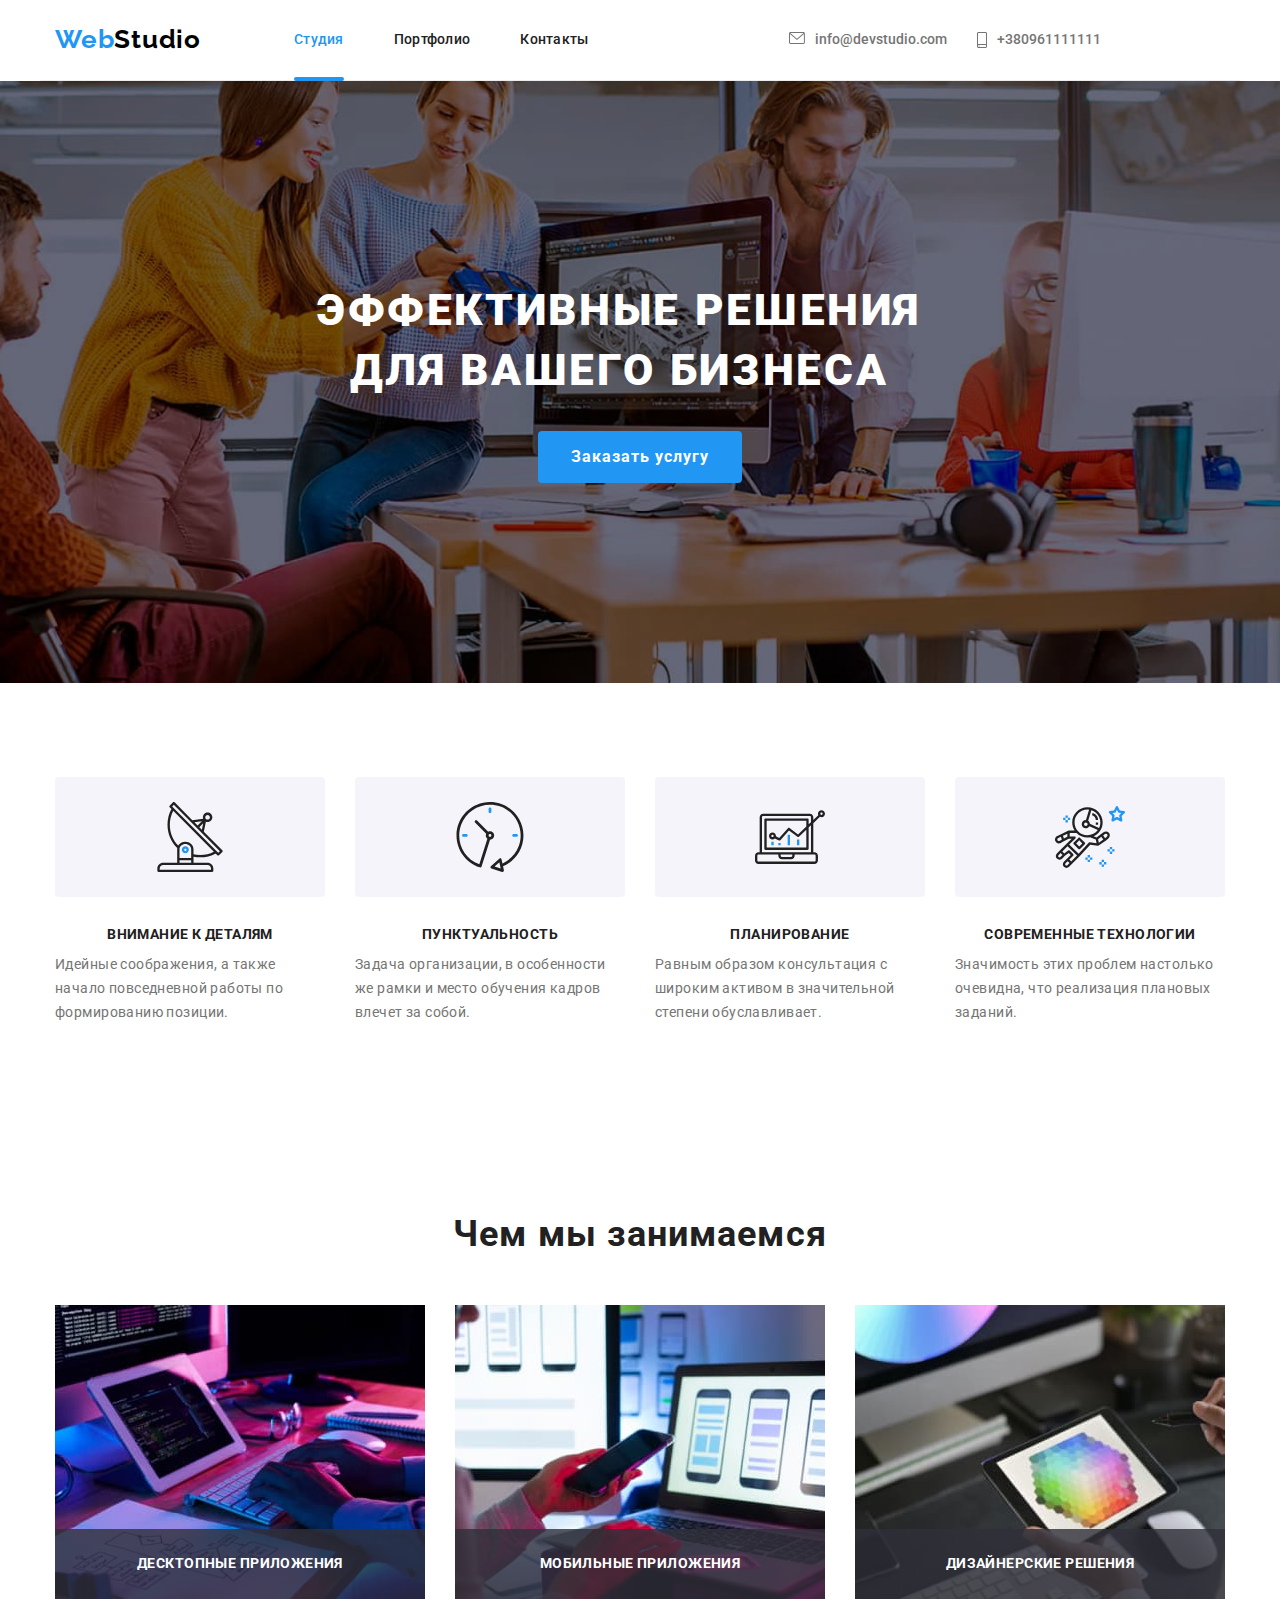
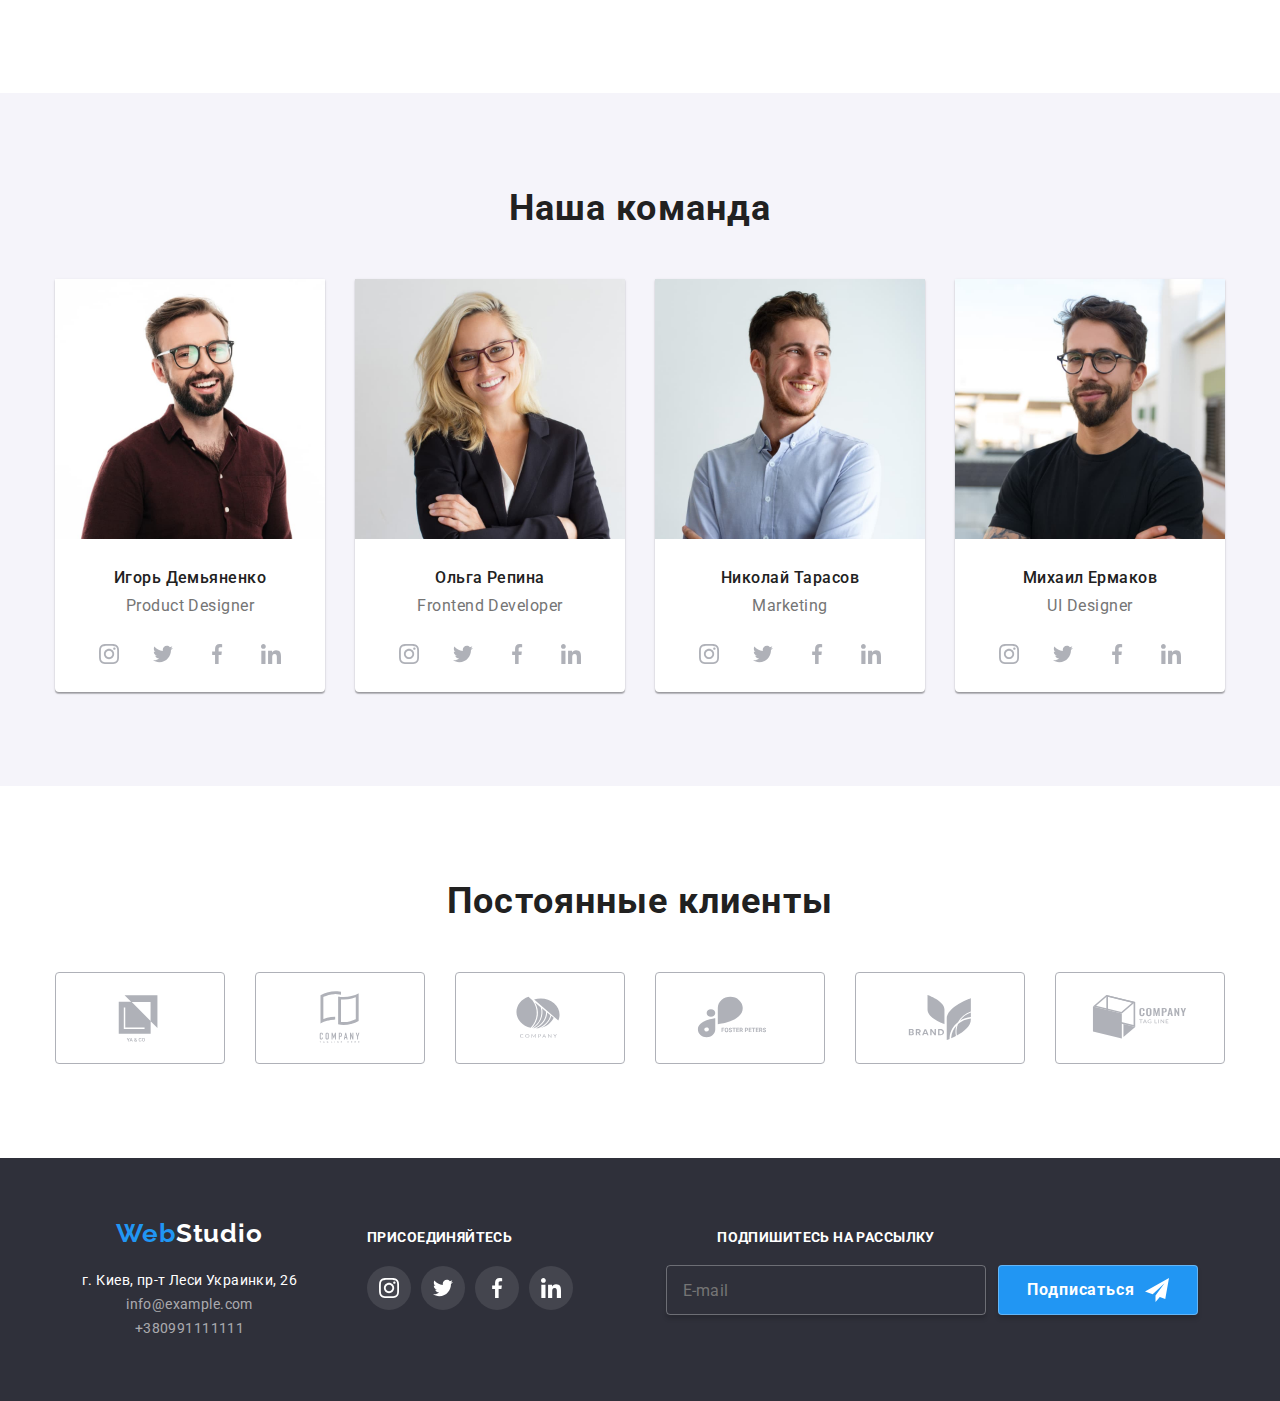
==== commit 213485d2: "sroll" ====
--- a/index.html
+++ b/index.html
@@ -16,7 +16,7 @@
     <title>Студия</title>
 </head>
 
-<body>
+<body data-body>
     <header class="header container">
         <div class="flex-nav">
             <a class="logo" href="./index.html"><span class="logo__web">Web</span><span
--- a/css/main.min.css
+++ b/css/main.min.css
@@ -1,2 +1,2 @@
-:root{--main-color: #212121;--secondary-color: #757575;--adress-hero-color: #FFFFFF;--hover-color: #2196F3;--hero-bgc: #2F303A;--header-border-color: #ECECEC;--image-border-color: #EEEEEE;--first-logo-color: #000000;--second-logo-color: #2196F3;--footer-contacts-color: rgba(255, 255, 255, 0.6);--footer-bgc: #2F303A;--section-command-bgc: #F5F4FA;--button-hover-bgc: rgba(24, 140, 232, 1);--general-font: 'Roboto', sans-serif;--secondary-font: 'Raleway', sans-serif;--button-font-family: inherit;--clients-icon-color: #AFB1B8}html{-webkit-box-sizing:border-box;box-sizing:border-box}*,*::before,*::after{-webkit-box-sizing:inherit;box-sizing:inherit}ul,li,p,span,h1,h2,h3{margin:0;padding:0}body{color:var(--main-color);font-family:var(--general-font),var(--secondary-font)}.section{padding-top:60px;padding-bottom:60px}@media screen and (min-width: 1024px){.section{padding-top:94px;padding-bottom:94px}}.container{padding-left:15px;padding-right:15px;margin-left:auto;margin-right:auto;max-width:1200px}@media screen and (min-width: 480px){.container{width:480px}}@media screen and (min-width: 768px){.container{width:768px}}@media screen and (min-width: 1200px){.container{width:1200}}.header{position:relative;z-index:1;top:0;left:0;right:0;border-bottom:1px solid var(--header-border-color);-webkit-box-sizing:border-box;box-sizing:border-box;background-color:var(--adress-hero-color);width:100%}@media screen and (min-width: 768px){.header{position:static}}.logo{display:block;padding:24px 0 25px 0;font-family:var(--secondary-font);font-weight:700;font-size:24px;line-height:1.19;letter-spacing:0.03em;text-decoration:none;text-align:left}@media screen and (min-width: 768px){.logo{margin-right:83px}}@media screen and (min-width: 1200px){.logo{margin-right:93px;font-size:26px}}.logo__web{color:var(--second-logo-color)}.logo__studio{color:var(--first-logo-color)}.contact{display:-webkit-box;display:-ms-flexbox;display:flex;-webkit-box-orient:vertical;-webkit-box-direction:reverse;-ms-flex-direction:column-reverse;flex-direction:column-reverse;list-style-type:none}@media screen and (min-width: 768px) and (max-width: 1199px){.contact{display:-webkit-box;display:-ms-flexbox;display:flex;-webkit-box-orient:vertical;-webkit-box-direction:normal;-ms-flex-direction:column;flex-direction:column;-ms-flex-wrap:wrap;flex-wrap:wrap;-webkit-box-align:baseline;-ms-flex-align:baseline;align-items:baseline;margin-left:84px}}@media screen and (min-width: 1200px){.contact{-ms-flex-wrap:nowrap;flex-wrap:nowrap;-webkit-box-orient:horizontal;-webkit-box-direction:normal;-ms-flex-direction:row;flex-direction:row;width:auto;margin-left:200px}}.contact__item{fill:var(--secondary-color);font-weight:500;line-height:1.17}@media screen and (max-width: 767px){.contact__item:first-child{font-weight:500;font-size:24px;margin-bottom:64px}.contact__item:last-child{margin-bottom:32px;font-size:34px}}@media screen and (min-width: 768px) and (max-width: 1199px){.contact__item{margin-bottom:10px;font-size:12px}.contact__item:last-child{margin-bottom:0}}@media screen and (min-width: 1200px){.contact__item{margin-right:30px;font-size:14px}.contact__item:last-child{margin-right:0}}.contact__link{display:-webkit-box;display:-ms-flexbox;display:flex;color:var(--secondary-color);text-decoration:none;-webkit-transition-property:color, fill;transition-property:color, fill;-webkit-transition-duration:250ms;transition-duration:250ms;-webkit-transition-timing-function:cubic-bezier(0.4, 0, 0.2, 1);transition-timing-function:cubic-bezier(0.4, 0, 0.2, 1)}.contact__link:hover,.contact__link:focus{color:var(--hover-color);fill:var(--hover-color)}@media screen and (min-width: 768px){.contact__link{font-size:12px}}@media screen and (min-width: 1200px){.contact__link{font-size:14px;line-height:1.14;padding:32px 0}}.contact__icon{margin-right:10px}@media screen and (max-width: 767px){.contact__icon{display:none}}@media screen and (min-width: 768px){.flex-nav{display:-webkit-box;display:-ms-flexbox;display:flex}}@media screen and (min-width: 768px){.menu{display:-webkit-box;display:-ms-flexbox;display:flex}}.menu__list{display:-webkit-box;display:-ms-flexbox;display:flex;font-weight:500;list-style-type:none;font-size:40px;line-height:1.14}@media screen and (max-width: 767px){.menu__list{margin-bottom:32px}.menu__list:last-child{margin-bottom:0}}@media screen and (min-width: 768px){.menu__list{font-size:14px;line-height:1.14;letter-spacing:0.02em;margin-right:50px}.menu__list:last-child{margin-right:0}}.menu__link{display:block;color:var(--main-color);text-decoration:none;-webkit-transition:color 250ms cubic-bezier(0.4, 0, 0.2, 1);transition:color 250ms cubic-bezier(0.4, 0, 0.2, 1)}.menu__link:hover,.menu__link:focus{color:var(--hover-color)}@media screen and (min-width: 768px){.menu__link{position:relative;padding:32px 0px}}.menu__link--active{color:var(--hover-color)}@media screen and (min-width: 768px){.menu__link--active::after{content:"";display:block;margin-bottom:-1px;position:absolute;left:0;bottom:0;width:100%;height:4px;background-color:var(--hover-color);border-radius:2px}}@media screen and (max-width: 767px){.mobile-menu{display:none}.mobile-menu.is-open{position:fixed;top:0;left:0;right:0;bottom:0;max-width:100%;z-index:1;display:-webkit-box;display:-ms-flexbox;display:flex;-webkit-box-orient:vertical;-webkit-box-direction:normal;-ms-flex-direction:column;flex-direction:column;padding:48px 40px;background-color:var(--adress-hero-color);-webkit-box-shadow:0px 4px 8px rgba(0,0,0,0.04),0px 2px 4px rgba(0,0,0,0.08),0px 1px 3px rgba(0,0,0,0.16);box-shadow:0px 4px 8px rgba(0,0,0,0.04),0px 2px 4px rgba(0,0,0,0.08),0px 1px 3px rgba(0,0,0,0.16)}}@media screen and (min-width: 768px){.mobile-menu{display:-webkit-box;display:-ms-flexbox;display:flex;-webkit-box-orient:horizontal;-webkit-box-direction:normal;-ms-flex-direction:row;flex-direction:row;-webkit-box-pack:center;-ms-flex-pack:center;justify-content:center;-webkit-box-align:center;-ms-flex-align:center;align-items:center}}@media screen and (max-width: 767px){.mobile-menu__nav{-webkit-box-flex:1;-ms-flex-positive:1;flex-grow:1}}@media screen and (min-width: 768px){.mobile-menu__nav{display:-webkit-box;display:-ms-flexbox;display:flex;-webkit-box-align:center;-ms-flex-align:center;align-items:center}}.menu__social{display:-webkit-box;display:-ms-flexbox;display:flex}@media screen and (min-width: 768px){.menu__social{display:none}}.menu__social-list{-webkit-box-orient:vertical;-webkit-box-direction:reverse;-ms-flex-direction:column-reverse;flex-direction:column-reverse;padding-right:10px;margin-left:10px;list-style:none;font-weight:500;font-size:18px;line-height:1.22;letter-spacing:0.02em;text-decoration:none;border-right:1px solid rgba(33,33,33,0.2)}.menu__social-list:first-child{margin-left:0}.menu__social-link{display:block;color:var(--hover-color);text-decoration:none}.mobile-menu__button{display:-webkit-inline-box;display:-ms-inline-flexbox;display:inline-flex;position:absolute;top:15px;right:10px;-webkit-box-align:center;-ms-flex-align:center;align-items:center;-webkit-box-pack:center;-ms-flex-pack:center;justify-content:center;padding:0;border:0;background-color:transparent;z-index:2}.mobile-menu__button:hover,.mobile-menu__button:focus{fill:var(--hover-color)}.mobile-menu__button .mobile-menu__icon-close{display:none}.mobile-menu__button.is-open .mobile-menu__icon-close{display:block}.mobile-menu__button.is-open .mobile-menu__icon{display:none}@media screen and (min-width: 768px){.mobile-menu__button{display:none}}.hero{margin-left:auto;margin-right:auto;padding-top:118px;padding:118px 60px;max-width:1600px;background:url(./../images/heroimg@1x.jpg);background-repeat:no-repeat;background-size:cover;background-position:center;background-color:rgba(47,48,58,0.4);background-blend-mode:overlay;text-align:center}@media screen and (min-width: 480px) and (max-width: 767px){.hero{background:url(./..images/hero@1-5.jpg);background-size:cover;background-position:center;background-color:rgba(47,48,58,0.4);background-blend-mode:overlay;text-align:center}}@media screen and (min-width: 768px){.hero{background:url(./../images/heroimg@2x.jpg)}}@media screen and (min-width: 1200px), (min-device-pixel-ratio: 2), (-webkit-min-device-pixel-ratio: 2), (min-resolution: 192dpi){.hero{background:url(./../images/heroimg@3x.jpg);padding:200px 0;background-size:cover;background-position:center;background-color:rgba(47,48,58,0.4);background-blend-mode:overlay;text-align:center}}.hero__title{color:var(--adress-hero-color);font-weight:900;font-size:26px;line-height:1.62;text-align:center;letter-spacing:0.06em;text-transform:uppercase}@media screen and (min-width: 1200px){.hero__title{max-width:696px;font-size:44px;line-height:1.36}}.hero__button{display:inline-block;font-weight:700;font-size:16px;line-height:1.88;letter-spacing:0.06em;border:1px solid transparent;border-radius:4px;padding:10px 32px;margin-top:30px;cursor:pointer;color:var(--adress-hero-color);background-color:var(--hover-color);font-family:var(--button-font-family);-webkit-transition:color 250ms cubic-bezier(0.4, 0, 0.2, 1);transition:color 250ms cubic-bezier(0.4, 0, 0.2, 1)}.hero__button:hover,.hero__button:focus{background-color:var(--button-hover-bgc)}.backdrop{position:fixed;top:0;left:0;width:100%;height:100%;background:rgba(0,0,0,0.2);-webkit-transition-property:opacity, visibility;transition-property:opacity, visibility;-webkit-transition-duration:250ms;transition-duration:250ms;-webkit-transition-timing-function:cubic-bezier(0.4, 0, 0.2, 1);transition-timing-function:cubic-bezier(0.4, 0, 0.2, 1)}.is-hidden{visibility:hidden;opacity:0;pointer-events:none}.modal{position:absolute;padding:40px;top:50%;left:50%;min-width:320px;max-width:528px;min-height:320px;max-height:609px;-webkit-transform:translate(-50%, -50%);transform:translate(-50%, -50%);background-color:var(--adress-hero-color);-webkit-box-shadow:0px 1px 3px rgba(0,0,0,0.12),0px 1px 1px rgba(0,0,0,0.14),0px 2px 1px rgba(0,0,0,0.2);box-shadow:0px 1px 3px rgba(0,0,0,0.12),0px 1px 1px rgba(0,0,0,0.14),0px 2px 1px rgba(0,0,0,0.2);border-radius:4px;z-index:3}.modal-submit{display:-webkit-box;display:-ms-flexbox;display:flex;-webkit-box-align:center;-ms-flex-align:center;align-items:center;-webkit-box-pack:center;-ms-flex-pack:center;justify-content:center}.modal-submit__button{width:200px;height:50px;padding:0;color:var(--adress-hero-color);background-color:var(--hover-color);border:1px solid rgba(255,255,255,0.3);-webkit-box-sizing:border-box;box-sizing:border-box;-webkit-box-shadow:0px 4px 4px rgba(0,0,0,0.15);box-shadow:0px 4px 4px rgba(0,0,0,0.15);border-radius:4px;font-weight:700;font-size:16px;line-height:1.88;cursor:pointer;letter-spacing:0.06em}.modal__button{position:absolute;top:8px;right:8px;display:-webkit-box;display:-ms-flexbox;display:flex;background-color:#FFFFFF;width:30px;height:30px;border:1px solid rgba(0,0,0,0.1);border-radius:50%;-webkit-box-sizing:border-box;box-sizing:border-box;-webkit-box-pack:center;-ms-flex-pack:center;justify-content:center;-webkit-box-align:center;-ms-flex-align:center;align-items:center;cursor:pointer}.modal__close{fill:var(--first-logo-color);cursor:pointer;-webkit-transition:fill 250ms cubic-bezier(0.4, 0, 0.2, 1);transition:fill 250ms cubic-bezier(0.4, 0, 0.2, 1)}.modal__close:hover{fill:var(--hover-color)}.modal__title{display:block;font-weight:700;font-size:20px;line-height:1.5;text-align:center;letter-spacing:0.03em;margin-bottom:12px;min-width:100%}@media screen and (min-width: 1200px){.modal__title{font-size:20px;line-height:1.15}}.modal-form{display:-webkit-box;display:-ms-flexbox;display:flex;-webkit-box-orient:vertical;-webkit-box-direction:normal;-ms-flex-direction:column;flex-direction:column;margin-bottom:10px}.modal-form__label{color:var(--secondary-color);position:relative;font-size:12px;line-height:1.17}.modal-form__input{display:inline-block;color:var(--secondary-color);width:100%;height:40px;margin-top:4px;padding:12px 42px;border:1px solid rgba(33,33,33,0.2);-webkit-box-sizing:border-box;box-sizing:border-box;border-radius:4px;-webkit-transition-property:border;transition-property:border;-webkit-transition-duration:250ms;transition-duration:250ms;-webkit-transition-timing-function:cubic-bezier(0.4, 0, 0.2, 1);transition-timing-function:cubic-bezier(0.4, 0, 0.2, 1);outline:none}.modal-form__input:focus+.modal-form__icons{fill:var(--hover-color);border-color:var(--hover-color)}.modal-form__icons{display:block;position:absolute;top:50%;left:12px;margin:0;-webkit-transition-property:fill;transition-property:fill;-webkit-transition-duration:250ms;transition-duration:250ms;-webkit-transition-timing-function:cubic-bezier(0.4, 0, 0.2, 1);transition-timing-function:cubic-bezier(0.4, 0, 0.2, 1)}.modal-comment{display:-webkit-box;display:-ms-flexbox;display:flex;-webkit-box-orient:vertical;-webkit-box-direction:normal;-ms-flex-direction:column;flex-direction:column;height:120px;font-size:12px;line-height:1.17;margin-bottom:20px;letter-spacing:0.01em}.modal-comment__textfield{display:-webkit-box;display:-ms-flexbox;display:flex;-webkit-box-orient:vertical;-webkit-box-direction:normal;-ms-flex-direction:column;flex-direction:column;color:var(--secondary-color);margin-bottom:4px}.modal-comment__textarea{color:var(--secondary-color);padding:12px 16px;min-width:290px;height:448px;border:1px solid rgba(33,33,33,0.2);-webkit-box-sizing:border-box;box-sizing:border-box;border-radius:4px;letter-spacing:0.01em;-webkit-transition-property:border-color;transition-property:border-color;-webkit-transition-duration:250ms;transition-duration:250ms;-webkit-transition-timing-function:cubic-bezier(0.4, 0, 0.2, 1);transition-timing-function:cubic-bezier(0.4, 0, 0.2, 1);outline:none;resize:none}.modal-comment__textarea:focus{border-color:var(--hover-color)}.checkbox{display:-webkit-box;display:-ms-flexbox;display:flex;-webkit-box-align:center;-ms-flex-align:center;align-items:center;-webkit-box-pack:center;-ms-flex-pack:center;justify-content:center;margin-bottom:30px;font-size:14px;line-height:1.714;letter-spacing:0.03em;color:var(--secondary-color)}.checkbox__input{position:absolute;width:1px;height:1px;margin:-1px;border:0;padding:0;white-space:nowrap;-webkit-clip-path:inset(100%);clip-path:inset(100%);overflow:hidden}.checkbox__input:checked+.checkbox__icon{border-color:transparent;fill:none;border:#2196F3;background-color:#2196F3;background-image:url("../images/iconcheck-1.svg");background-size:contain;background-origin:border-box}.checkbox__icon{display:inline-block;left:0;border:2px solid #212121;border-radius:3px;margin-right:7px;width:16px;height:15px;cursor:pointer;-webkit-transition:background-color 250ms cubic-bezier(0.4, 0, 0.2, 1);transition:background-color 250ms cubic-bezier(0.4, 0, 0.2, 1)}.checkbox__policy{font-size:12px;line-height:1.17;letter-spacing:0.03em;-webkit-text-decoration-line:underline;text-decoration-line:underline}@media screen and (min-width: 1200px){.checkbox__policy{font-size:14px;line-height:1.71px}}.visually-hiden{position:absolute;width:1px;height:1px;margin:-1px;border:0;padding:0;white-space:nowrap;-webkit-clip-path:inset(100%);clip-path:inset(100%);overflow:hidden}@media screen and (max-width: 1199px){.feature{display:none}}.feature-images{display:-webkit-box;display:-ms-flexbox;display:flex;-webkit-box-orient:horizontal;-webkit-box-direction:normal;-ms-flex-direction:row;flex-direction:row;-webkit-box-align:center;-ms-flex-align:center;align-items:center;-webkit-box-pack:center;-ms-flex-pack:center;justify-content:center;max-width:100%;list-style:none}.feature-images__list{position:relative;margin-right:30px}.feature-images__list:last-child{margin-right:0}.feature-images__position{display:-webkit-box;display:-ms-flexbox;display:flex;position:absolute;left:0;bottom:0;background:rgba(47,48,58,0.8);width:370px;height:70px;-webkit-box-align:center;-ms-flex-align:center;align-items:center;-webkit-box-pack:center;-ms-flex-pack:center;justify-content:center}.feature-images__img{display:block;width:370px;height:auto}.feature-images__title{color:var(--adress-hero-color);font-weight:700;font-size:14px;line-height:1.14;letter-spacing:0.03em;text-transform:uppercase}.benefits{display:-webkit-box;display:-ms-flexbox;display:flex}@media screen and (max-width: 1199px){.benefits{-ms-flex-wrap:wrap;flex-wrap:wrap;max-width:100%;gap:30px}}@media screen and (min-width: 1200px){.benefits{-webkit-box-pack:center;-ms-flex-pack:center;justify-content:center;-webkit-box-align:center;-ms-flex-align:center;align-items:center}}.benefits__list{-webkit-box-flex:100%;-ms-flex:100%;flex:100%;list-style:none}@media screen and (min-width: 768px) and (max-width: 1199px){.benefits__list{-webkit-box-flex:calc(50% - 30px);-ms-flex:calc(50% - 30px);flex:calc(50% - 30px)}}@media screen and (min-width: 1200px){.benefits__list{display:inline-block;margin-right:30px;border-radius:4px}.benefits__list:last-child{margin-right:0}}.benefits__item{display:-webkit-box;display:-ms-flexbox;display:flex;-webkit-box-pack:center;-ms-flex-pack:center;justify-content:center;-webkit-box-align:center;-ms-flex-align:center;align-items:center;height:120px;margin-bottom:30px;background-color:var(--section-command-bgc);border-radius:4px}@media screen and (min-width: 1200px){.benefits__item{width:270px}}.benefits__title{margin-bottom:10px;font-weight:700;font-size:14px;line-height:1.14;text-transform:uppercase;letter-spacing:0.03em;text-align:center}.benefits__description{color:var(--secondary-color);font-size:14px;line-height:1.71;letter-spacing:0.03em;text-align:left}.command{display:block;list-style-type:none}@media screen and (min-width: 768px) and (max-width: 1199px){.command{display:-webkit-box;display:-ms-flexbox;display:flex;-ms-flex-wrap:wrap;flex-wrap:wrap;gap:30px}}@media screen and (min-width: 1200px){.command{display:-webkit-box;display:-ms-flexbox;display:flex;-webkit-box-pack:center;-ms-flex-pack:center;justify-content:center;-webkit-box-align:center;-ms-flex-align:center;align-items:center}}.command-item{background-color:var(--section-command-bgc)}.command__list{list-style:none;background-color:var(--adress-hero-color);-webkit-box-shadow:0px 1px 3px rgba(0,0,0,0.12),0px 1px 1px rgba(0,0,0,0.14),0px 2px 1px rgba(0,0,0,0.2);box-shadow:0px 1px 3px rgba(0,0,0,0.12),0px 1px 1px rgba(0,0,0,0.14),0px 2px 1px rgba(0,0,0,0.2);border-radius:0px 0px 4px 4px;text-align:center}@media screen and (max-width: 1199px){.command__list{-webkit-box-flex:100%;-ms-flex:100%;flex:100%}}@media screen and (min-width: 768px) and (max-width: 1199px){.command__list{-webkit-box-flex:calc(50% - 30px);-ms-flex:calc(50% - 30px);flex:calc(50% - 30px)}}@media screen and (min-width: 1200px){.command__list{margin-right:30px}.command__list:last-child{margin-right:0}}.command__photo{display:block;height:auto;width:100%}@media screen and (min-width: 1200px){.command__photo{width:270px}}.team{padding-top:30px;padding-bottom:16px;text-align:center}.team__name{margin-bottom:10px;font-size:16px;font-weight:500;line-height:1.17;letter-spacing:0.03em}.team__work{color:var(--secondary-color);font-size:16px;margin-bottom:16px;line-height:1.17;letter-spacing:0.03em}.client{display:-webkit-box;display:-ms-flexbox;display:flex}@media screen and (max-width: 1199px){.client{-ms-flex-wrap:wrap;flex-wrap:wrap;-webkit-box-pack:justify;-ms-flex-pack:justify;justify-content:space-between;gap:30px}}@media screen and (min-width: 1200px){.client{-webkit-box-pack:center;-ms-flex-pack:center;justify-content:center;-webkit-box-align:center;-ms-flex-align:center;align-items:center}}.client__item{-webkit-box-flex:calc(50% - 30px);-ms-flex:calc(50% - 30px);flex:calc(50% - 30px);list-style-type:none}@media screen and (min-width: 768px) and (max-width: 1199px){.client__item{-webkit-box-flex:33%;-ms-flex:33%;flex:33%}}@media screen and (min-width: 1200px){.client__item{list-style-type:none;margin-right:30px}.client__item:last-child{margin-right:0px}}.client__link{display:-webkit-box;display:-ms-flexbox;display:flex;height:92px;-webkit-box-pack:center;-ms-flex-pack:center;justify-content:center;-webkit-box-align:center;-ms-flex-align:center;align-items:center;fill:var(--clients-icon-color);border:1px solid #AFB1B8;border-radius:4px;-webkit-transition-property:fill, border-color;transition-property:fill, border-color;-webkit-transition-duration:250ms;transition-duration:250ms;-webkit-transition-timing-function:cubic-bezier(0.4, 0, 0.2, 1);transition-timing-function:cubic-bezier(0.4, 0, 0.2, 1)}.client__link:hover,.client__link:focus{fill:var(--hover-color);border-color:var(--hover-color)}@media screen and (min-width: 1200px){.client__link{width:170px}}.footer-adress{display:inline-block;margin:0;padding:0}@media screen and (min-width: 480px) and (max-width: 1199px){.footer-adress{display:-webkit-box;display:-ms-flexbox;display:flex;-webkit-box-orient:vertical;-webkit-box-direction:normal;-ms-flex-direction:column;flex-direction:column;-webkit-box-pack:center;-ms-flex-pack:center;justify-content:center;-webkit-box-align:center;-ms-flex-align:center;align-items:center;-webkit-box-flex:50%;-ms-flex:50%;flex:50%}}.adress{font-style:normal;font-size:14px;line-height:1.71;display:-webkit-box;display:-ms-flexbox;display:flex;-webkit-box-orient:vertical;-webkit-box-direction:normal;-ms-flex-direction:column;flex-direction:column;-webkit-box-align:start;-ms-flex-align:start;align-items:flex-start}.adress__maplink{display:block;color:var(--adress-hero-color);letter-spacing:0.03em;text-decoration:none;-webkit-transition:color 250ms cubic-bezier(0.4, 0, 0.2, 1);transition:color 250ms cubic-bezier(0.4, 0, 0.2, 1)}.adress__maplink:hover,.adress__maplink:focus{color:var(--hover-color)}@media screen and (max-width: 1199px){.adress__link{margin-bottom:9px}.adress__link:last-child{margin-bottom:60px}}@media screen and (max-width: 1199px) and (min-width: 1200px){.adress__link{margin-bottom:6px}.adress__link:first-child{margin-bottom:0}}.adress__link .adress__contacts{display:block;color:var(--footer-contacts-color);font-size:14px;line-height:1.71;letter-spacing:0.03em;text-decoration:none;-webkit-transition:color 250ms cubic-bezier(0.4, 0, 0.2, 1);transition:color 250ms cubic-bezier(0.4, 0, 0.2, 1)}.adress__link .adress__contacts:hover,.adress__link .adress__contacts:focus{color:var(--hover-color)}.adress__nav{list-style-type:none}.footer-form__title{display:-webkit-inline-box;display:-ms-inline-flexbox;display:inline-flex;color:var(--adress-hero-color);margin-bottom:20px;font-weight:700;font-size:14px;line-height:16px;letter-spacing:0.03em;text-transform:uppercase;text-align:center}@media screen and (min-width: 1200px){.form{display:-webkit-box;display:-ms-flexbox;display:flex;-webkit-box-align:end;-ms-flex-align:end;align-items:flex-end;-webkit-box-pack:justify;-ms-flex-pack:justify;justify-content:space-between}}.form__item{text-align:center;list-style:none;outline:none}@media screen and (min-width: 1200px){.form__item{margin-right:12px}.form__item:last-child{margin-right:0}}.form__item input[type=email]{display:-webkit-box;display:-ms-flexbox;display:flex;-webkit-box-flex:100%;-ms-flex:100%;flex:100%;min-width:320px;color:rgba(255,255,255,0.6);height:50px;padding:15px 16px;color:var(--secondary-color);font-weight:400;font-size:12px;line-height:14px;letter-spacing:0.01em;font-size:16px;line-height:1.87;background:inherit;border:1px solid rgba(255,255,255,0.3);border-radius:4px;-webkit-box-shadow:0px 4px 4px rgba(0,0,0,0.15);box-shadow:0px 4px 4px rgba(0,0,0,0.15);-webkit-transition:border 250ms cubic-bezier(0.4, 0, 0.2, 1);transition:border 250ms cubic-bezier(0.4, 0, 0.2, 1);outline:none}@media screen and (max-width: 1199px){.form__item input[type=email]{margin-bottom:20px}}.form__item input[type=email]:focus{border-color:var(--hover-color)}.form__button{display:-webkit-box;display:-ms-flexbox;display:flex;width:200px;height:50px;padding:0;color:var(--adress-hero-color);background-color:var(--hover-color);border:1px solid rgba(255,255,255,0.3);-webkit-box-sizing:border-box;box-sizing:border-box;-webkit-box-shadow:0px 4px 4px rgba(0,0,0,0.15);box-shadow:0px 4px 4px rgba(0,0,0,0.15);border-radius:4px;font-weight:700;font-size:16px;line-height:1.88;-webkit-box-align:center;-ms-flex-align:center;align-items:center;-webkit-box-pack:center;-ms-flex-pack:center;justify-content:center;letter-spacing:0.06em;cursor:pointer}@media screen and (max-width: 1199px){.form__button{margin-left:auto;margin-right:auto}}.form__icon{margin-left:10px;fill:var(--adress-hero-color)}.footer-form{display:-webkit-box;display:-ms-flexbox;display:flex}@media screen and (max-width: 1199px){.footer-form{-webkit-box-orient:vertical;-webkit-box-direction:normal;-ms-flex-direction:column;flex-direction:column;-webkit-box-flex:1;-ms-flex:auto;flex:auto;-webkit-box-align:center;-ms-flex-align:center;align-items:center;-webkit-box-pack:center;-ms-flex-pack:center;justify-content:center}}.footer-adress__logo{display:inline-block;margin-bottom:20px;font-family:var(--secondary-font);font-weight:700;font-size:24px;line-height:1.19;letter-spacing:0.03em;text-decoration:none}@media screen and (min-width: 1200px){.footer-adress__logo{font-size:26px}}.logo__foot{color:var(--adress-hero-color)}.footer-position{display:block;text-align:center}@media screen and (min-width: 768px){.footer-position{display:-webkit-box;display:-ms-flexbox;display:flex;-ms-flex-wrap:wrap;flex-wrap:wrap;-webkit-box-align:baseline;-ms-flex-align:baseline;align-items:baseline}}@media screen and (max-width: 767px){.social-link-footer{-webkit-box-flex:50%;-ms-flex:50%;flex:50%;margin-bottom:60px}}@media screen and (min-width: 768px) and (max-width: 1199px){.social-link-footer{-webkit-box-flex:50%;-ms-flex:50%;flex:50%}}@media screen and (min-width: 1200px){.social-link-footer{margin-left:70px;display:-webkit-box;display:-ms-flexbox;display:flex;-webkit-box-orient:vertical;-webkit-box-direction:normal;-ms-flex-direction:column;flex-direction:column;-webkit-box-align:start;-ms-flex-align:start;align-items:flex-start}}.footer-icon{display:-webkit-box;display:-ms-flexbox;display:flex}@media screen and (max-width: 1199px){.footer-icon{-webkit-box-pack:center;-ms-flex-pack:center;justify-content:center;-webkit-box-align:center;-ms-flex-align:center;align-items:center}}@media screen and (min-width: 1200px){.footer-icon{margin-right:93px}}.social-link-footer__title{display:inline-block;color:var(--adress-hero-color);margin-bottom:20px;font-weight:700;font-size:14px;line-height:1.17;letter-spacing:0.03em;text-transform:uppercase}.footer-icon__link{display:-webkit-box;display:-ms-flexbox;display:flex;-webkit-box-align:center;-ms-flex-align:center;align-items:center;-webkit-box-pack:center;-ms-flex-pack:center;justify-content:center;fill:var(--adress-hero-color);border:1px solid transparent;border-radius:50%;width:44px;height:44px;background-color:rgba(255,255,255,0.1);list-style-type:none;-webkit-transition-property:background-color, border-color;transition-property:background-color, border-color;-webkit-transition-duration:250ms;transition-duration:250ms;-webkit-transition-timing-function:cubic-bezier(0.4, 0, 0.2, 1);transition-timing-function:cubic-bezier(0.4, 0, 0.2, 1)}.footer-icon__link:hover,.footer-icon__link:focus{background-color:var(--hover-color);border-color:var(--hover-color)}.footer-icon__list{list-style-type:none;margin-right:10px}.footer-icon__list:last-child{margin-right:0}.footer{width:100%;padding:60px 0;background-color:var(--footer-bgc)}@media screen and (min-width: 1200px){.footer{display:-webkit-box;display:-ms-flexbox;display:flex;-ms-flex-wrap:wrap;flex-wrap:wrap;-webkit-box-pack:center;-ms-flex-pack:center;justify-content:center;-webkit-box-align:center;-ms-flex-align:center;align-items:center}}.portfolio-buttons{display:-webkit-box;display:-ms-flexbox;display:flex;-ms-flex-wrap:wrap;flex-wrap:wrap;gap:8px;margin-bottom:30px}@media screen and (min-width: 768px){.portfolio-buttons{-webkit-box-pack:center;-ms-flex-pack:center;justify-content:center;margin-bottom:50px}}.portfolio-buttons__list{list-style-type:none}@media screen and (min-width: 1200px){.portfolio-buttons__list{margin-right:8px;margin-bottom:0}.portfolio-buttons__list:last-child{margin-right:0}}.portfolio-buttons__filter{padding:6px 22px;border:1px solid transparent;border-radius:4px;cursor:pointer;background-color:var(--section-command-bgc);font-family:var(--button-font-family);font-weight:500;font-size:16px;line-height:1.62;letter-spacing:0.03em;-webkit-transition-property:color, background-color, -webkit-box-shadow;transition-property:color, background-color, -webkit-box-shadow;transition-property:color, background-color, box-shadow;transition-property:color, background-color, box-shadow, -webkit-box-shadow;-webkit-transition-duration:250ms;transition-duration:250ms;-webkit-transition-timing-function:cubic-bezier(0.4, 0, 0.2, 1);transition-timing-function:cubic-bezier(0.4, 0, 0.2, 1)}.portfolio-buttons__filter:hover,.portfolio-buttons__filter:focus{background-color:var(--hover-color);color:var(--adress-hero-color);-webkit-box-shadow:0px 4px 4px rgba(0,0,0,0.25);box-shadow:0px 4px 4px rgba(0,0,0,0.25)}.portfolio-image{-webkit-box-pack:center;-ms-flex-pack:center;justify-content:center;-webkit-box-align:center;-ms-flex-align:center;align-items:center;-webkit-box-flex:100%;-ms-flex:100%;flex:100%;display:-webkit-box;display:-ms-flexbox;display:flex;-ms-flex-wrap:wrap;flex-wrap:wrap;gap:30px;list-style-type:none;width:100%}.portfolio-image__photo{display:block;height:auto;width:100%;height:auto;-o-object-fit:cover;object-fit:cover;-o-object-position:center;object-position:center}.portfolio-image__list{-webkit-box-flex:100%;-ms-flex:100%;flex:100%}@media screen and (min-width: 768px) and (max-width: 1199px){.portfolio-image__list{-webkit-box-flex:calc(50% - 30px);-ms-flex:calc(50% - 30px);flex:calc(50% - 30px)}}@media screen and (min-width: 1200px){.portfolio-image__list{-webkit-box-flex:calc(33% - 60px);-ms-flex:calc(33% - 60px);flex:calc(33% - 60px)}}.portfolio-image__link{display:block;text-decoration:none;-webkit-transition:-webkit-box-shadow 250ms cubic-bezier(0.4, 0, 0.2, 1);transition:-webkit-box-shadow 250ms cubic-bezier(0.4, 0, 0.2, 1);transition:box-shadow 250ms cubic-bezier(0.4, 0, 0.2, 1);transition:box-shadow 250ms cubic-bezier(0.4, 0, 0.2, 1), -webkit-box-shadow 250ms cubic-bezier(0.4, 0, 0.2, 1)}.portfolio-image__link:hover{-webkit-box-shadow:0px 4px 4px rgba(0,0,0,0.25);box-shadow:0px 4px 4px rgba(0,0,0,0.25)}.portfolio-image__link:focus{-webkit-transform:translateY(0);transform:translateY(0);-webkit-box-shadow:0px 4px 4px rgba(0,0,0,0.25);box-shadow:0px 4px 4px rgba(0,0,0,0.25)}.portfolio-image__link:hover .overlay__title{-webkit-transform:translateY(0);transform:translateY(0)}.portfolio-image__link:focus .overlay__title{-webkit-transform:translateY(0);transform:translateY(0)}.product{padding:20px 24px;border:1px solid var(--image-border-color);border-top:0;text-decoration:none}.product__name{color:var(--main-color);margin-bottom:4px;font-weight:700;font-size:18px;line-height:2;letter-spacing:0.06em}.product__link{color:var(--secondary-color);font-size:16px;line-height:1.88;letter-spacing:0.03em;text-decoration:none}.overlay{position:relative;overflow:hidden}.overlay__title{position:absolute;display:block;min-width:320px;height:100%;top:0;left:0;padding:63px 24px;color:var(--adress-hero-color);background-color:rgba(33,150,243,0.9);font-size:18px;line-height:1.56;letter-spacing:0.03em;text-align:left;-webkit-transform:translateY(100%);transform:translateY(100%);-webkit-transition:-webkit-transform 250ms cubic-bezier(0.4, 0, 0.2, 1);transition:-webkit-transform 250ms cubic-bezier(0.4, 0, 0.2, 1);transition:transform 250ms cubic-bezier(0.4, 0, 0.2, 1);transition:transform 250ms cubic-bezier(0.4, 0, 0.2, 1), -webkit-transform 250ms cubic-bezier(0.4, 0, 0.2, 1)}.social{display:-webkit-box;display:-ms-flexbox;display:flex;-webkit-box-align:center;-ms-flex-align:center;align-items:center;-webkit-box-pack:center;-ms-flex-pack:center;justify-content:center;list-style-type:none}.social__list{margin-right:10px}.social__list:last-child{margin-right:0}.social__link{display:-webkit-box;display:-ms-flexbox;display:flex;color:var(--adress-hero-color);fill:var(--clients-icon-color);border:1px solid transparent;border-radius:50%;width:44px;height:44px;-webkit-box-align:center;-ms-flex-align:center;align-items:center;-webkit-box-pack:center;-ms-flex-pack:center;justify-content:center;-webkit-transition-property:background-color, fill, -webkit-box-shadow;transition-property:background-color, fill, -webkit-box-shadow;transition-property:background-color, fill, box-shadow;transition-property:background-color, fill, box-shadow, -webkit-box-shadow;-webkit-transition-duration:250ms;transition-duration:250ms;-webkit-transition-timing-function:cubic-bezier(0.4, 0, 0.2, 1);transition-timing-function:cubic-bezier(0.4, 0, 0.2, 1)}.social__link:hover,.social__link:focus{fill:var(--adress-hero-color);border:color var(--hover-color);background-color:var(--hover-color);-webkit-box-shadow:0px 4px 4px rgba(0,0,0,0.25);box-shadow:0px 4px 4px rgba(0,0,0,0.25)}.title{margin-bottom:50px;font-weight:700;font-size:36px;line-height:1.17;text-align:center;letter-spacing:0.03em}
+:root{--main-color: #212121;--secondary-color: #757575;--adress-hero-color: #FFFFFF;--hover-color: #2196F3;--hero-bgc: #2F303A;--header-border-color: #ECECEC;--image-border-color: #EEEEEE;--first-logo-color: #000000;--second-logo-color: #2196F3;--footer-contacts-color: rgba(255, 255, 255, 0.6);--footer-bgc: #2F303A;--section-command-bgc: #F5F4FA;--button-hover-bgc: rgba(24, 140, 232, 1);--general-font: 'Roboto', sans-serif;--secondary-font: 'Raleway', sans-serif;--button-font-family: inherit;--clients-icon-color: #AFB1B8}html{-webkit-box-sizing:border-box;box-sizing:border-box}*,*::before,*::after{-webkit-box-sizing:inherit;box-sizing:inherit}ul,li,p,span,h1,h2,h3{margin:0;padding:0}body{color:var(--main-color);font-family:var(--general-font),var(--secondary-font)}.body--scroll-hidden{-ms-overflow-style:none;scrollbar-width:none;overflow-y:hidden}.body--scroll-hidden::-webkit-scrollbar{display:none}.section{padding-top:60px;padding-bottom:60px}@media screen and (min-width: 1024px){.section{padding-top:94px;padding-bottom:94px}}.container{padding-left:15px;padding-right:15px;margin-left:auto;margin-right:auto;max-width:1200px}@media screen and (min-width: 480px){.container{width:480px}}@media screen and (min-width: 768px){.container{width:768px}}@media screen and (min-width: 1200px){.container{width:1200}}.header{position:relative;z-index:1;top:0;left:0;right:0;border-bottom:1px solid var(--header-border-color);-webkit-box-sizing:border-box;box-sizing:border-box;background-color:var(--adress-hero-color);width:100%}@media screen and (min-width: 768px){.header{position:static}}.logo{display:block;padding:24px 0 25px 0;font-family:var(--secondary-font);font-weight:700;font-size:24px;line-height:1.19;letter-spacing:0.03em;text-decoration:none;text-align:left}@media screen and (min-width: 768px){.logo{margin-right:83px}}@media screen and (min-width: 1200px){.logo{margin-right:93px;font-size:26px}}.logo__web{color:var(--second-logo-color)}.logo__studio{color:var(--first-logo-color)}.contact{display:-webkit-box;display:-ms-flexbox;display:flex;-webkit-box-orient:vertical;-webkit-box-direction:reverse;-ms-flex-direction:column-reverse;flex-direction:column-reverse;list-style-type:none}@media screen and (min-width: 768px) and (max-width: 1199px){.contact{display:-webkit-box;display:-ms-flexbox;display:flex;-webkit-box-orient:vertical;-webkit-box-direction:normal;-ms-flex-direction:column;flex-direction:column;-ms-flex-wrap:wrap;flex-wrap:wrap;-webkit-box-align:baseline;-ms-flex-align:baseline;align-items:baseline;margin-left:84px}}@media screen and (min-width: 1200px){.contact{-ms-flex-wrap:nowrap;flex-wrap:nowrap;-webkit-box-orient:horizontal;-webkit-box-direction:normal;-ms-flex-direction:row;flex-direction:row;width:auto;margin-left:200px}}.contact__item{fill:var(--secondary-color);font-weight:500;line-height:1.17}@media screen and (max-width: 767px){.contact__item:first-child{font-weight:500;font-size:24px;margin-bottom:64px}.contact__item:last-child{margin-bottom:32px;font-size:34px}}@media screen and (min-width: 768px) and (max-width: 1199px){.contact__item{margin-bottom:10px;font-size:12px}.contact__item:last-child{margin-bottom:0}}@media screen and (min-width: 1200px){.contact__item{margin-right:30px;font-size:14px}.contact__item:last-child{margin-right:0}}.contact__link{display:-webkit-box;display:-ms-flexbox;display:flex;color:var(--secondary-color);text-decoration:none;-webkit-transition-property:color, fill;transition-property:color, fill;-webkit-transition-duration:250ms;transition-duration:250ms;-webkit-transition-timing-function:cubic-bezier(0.4, 0, 0.2, 1);transition-timing-function:cubic-bezier(0.4, 0, 0.2, 1)}.contact__link:hover,.contact__link:focus{color:var(--hover-color);fill:var(--hover-color)}@media screen and (min-width: 768px){.contact__link{font-size:12px}}@media screen and (min-width: 1200px){.contact__link{font-size:14px;line-height:1.14;padding:32px 0}}.contact__icon{margin-right:10px}@media screen and (max-width: 767px){.contact__icon{display:none}}@media screen and (min-width: 768px){.flex-nav{display:-webkit-box;display:-ms-flexbox;display:flex}}@media screen and (min-width: 768px){.menu{display:-webkit-box;display:-ms-flexbox;display:flex}}.menu__list{display:-webkit-box;display:-ms-flexbox;display:flex;font-weight:500;list-style-type:none;font-size:40px;line-height:1.14}@media screen and (max-width: 767px){.menu__list{margin-bottom:32px}.menu__list:last-child{margin-bottom:0}}@media screen and (min-width: 768px){.menu__list{font-size:14px;line-height:1.14;letter-spacing:0.02em;margin-right:50px}.menu__list:last-child{margin-right:0}}.menu__link{display:block;color:var(--main-color);text-decoration:none;-webkit-transition:color 250ms cubic-bezier(0.4, 0, 0.2, 1);transition:color 250ms cubic-bezier(0.4, 0, 0.2, 1)}.menu__link:hover,.menu__link:focus{color:var(--hover-color)}@media screen and (min-width: 768px){.menu__link{position:relative;padding:32px 0px}}.menu__link--active{color:var(--hover-color)}@media screen and (min-width: 768px){.menu__link--active::after{content:"";display:block;margin-bottom:-1px;position:absolute;left:0;bottom:0;width:100%;height:4px;background-color:var(--hover-color);border-radius:2px}}@media screen and (max-width: 767px){.mobile-menu{display:none}.mobile-menu.is-open{position:fixed;top:0;left:0;right:0;bottom:0;max-width:100%;z-index:1;display:-webkit-box;display:-ms-flexbox;display:flex;-webkit-box-orient:vertical;-webkit-box-direction:normal;-ms-flex-direction:column;flex-direction:column;padding:48px 40px;background-color:var(--adress-hero-color);-webkit-box-shadow:0px 4px 8px rgba(0,0,0,0.04),0px 2px 4px rgba(0,0,0,0.08),0px 1px 3px rgba(0,0,0,0.16);box-shadow:0px 4px 8px rgba(0,0,0,0.04),0px 2px 4px rgba(0,0,0,0.08),0px 1px 3px rgba(0,0,0,0.16)}}@media screen and (min-width: 768px){.mobile-menu{display:-webkit-box;display:-ms-flexbox;display:flex;-webkit-box-orient:horizontal;-webkit-box-direction:normal;-ms-flex-direction:row;flex-direction:row;-webkit-box-pack:center;-ms-flex-pack:center;justify-content:center;-webkit-box-align:center;-ms-flex-align:center;align-items:center}}@media screen and (max-width: 767px){.mobile-menu__nav{-webkit-box-flex:1;-ms-flex-positive:1;flex-grow:1}}@media screen and (min-width: 768px){.mobile-menu__nav{display:-webkit-box;display:-ms-flexbox;display:flex;-webkit-box-align:center;-ms-flex-align:center;align-items:center}}.menu__social{display:-webkit-box;display:-ms-flexbox;display:flex}@media screen and (min-width: 768px){.menu__social{display:none}}.menu__social-list{-webkit-box-orient:vertical;-webkit-box-direction:reverse;-ms-flex-direction:column-reverse;flex-direction:column-reverse;padding-right:10px;margin-left:10px;list-style:none;font-weight:500;font-size:18px;line-height:1.22;letter-spacing:0.02em;text-decoration:none;border-right:1px solid rgba(33,33,33,0.2)}.menu__social-list:first-child{margin-left:0}.menu__social-link{display:block;color:var(--hover-color);text-decoration:none}.mobile-menu__button{display:-webkit-inline-box;display:-ms-inline-flexbox;display:inline-flex;position:absolute;top:15px;right:10px;-webkit-box-align:center;-ms-flex-align:center;align-items:center;-webkit-box-pack:center;-ms-flex-pack:center;justify-content:center;padding:0;border:0;background-color:transparent;z-index:2}.mobile-menu__button:hover,.mobile-menu__button:focus{fill:var(--hover-color)}.mobile-menu__button .mobile-menu__icon-close{display:none}.mobile-menu__button.is-open .mobile-menu__icon-close{display:block}.mobile-menu__button.is-open .mobile-menu__icon{display:none}@media screen and (min-width: 768px){.mobile-menu__button{display:none}}.hero{margin-left:auto;margin-right:auto;padding-top:118px;padding:118px 60px;max-width:1600px;background:url(./../images/heroimg@1x.jpg);background-repeat:no-repeat;background-size:cover;background-position:center;background-color:rgba(47,48,58,0.4);background-blend-mode:overlay;text-align:center}@media screen and (min-width: 480px) and (max-width: 767px){.hero{background:url(./..images/hero@1-5.jpg);background-size:cover;background-position:center;background-color:rgba(47,48,58,0.4);background-blend-mode:overlay;text-align:center}}@media screen and (min-width: 768px){.hero{background:url(./../images/heroimg@2x.jpg)}}@media screen and (min-width: 1200px), (min-device-pixel-ratio: 2), (-webkit-min-device-pixel-ratio: 2), (min-resolution: 192dpi){.hero{background:url(./../images/heroimg@3x.jpg);padding:200px 0;background-size:cover;background-position:center;background-color:rgba(47,48,58,0.4);background-blend-mode:overlay;text-align:center}}.hero__title{color:var(--adress-hero-color);font-weight:900;font-size:26px;line-height:1.62;text-align:center;letter-spacing:0.06em;text-transform:uppercase}@media screen and (min-width: 1200px){.hero__title{max-width:696px;font-size:44px;line-height:1.36}}.hero__button{display:inline-block;font-weight:700;font-size:16px;line-height:1.88;letter-spacing:0.06em;border:1px solid transparent;border-radius:4px;padding:10px 32px;margin-top:30px;cursor:pointer;color:var(--adress-hero-color);background-color:var(--hover-color);font-family:var(--button-font-family);-webkit-transition:color 250ms cubic-bezier(0.4, 0, 0.2, 1);transition:color 250ms cubic-bezier(0.4, 0, 0.2, 1)}.hero__button:hover,.hero__button:focus{background-color:var(--button-hover-bgc)}.backdrop{position:fixed;top:0;left:0;width:100%;height:100%;background:rgba(0,0,0,0.2);-webkit-transition-property:opacity, visibility;transition-property:opacity, visibility;-webkit-transition-duration:250ms;transition-duration:250ms;-webkit-transition-timing-function:cubic-bezier(0.4, 0, 0.2, 1);transition-timing-function:cubic-bezier(0.4, 0, 0.2, 1)}.is-hidden{visibility:hidden;opacity:0;pointer-events:none}.modal{position:absolute;padding:40px;top:50%;left:50%;min-width:320px;max-width:528px;min-height:320px;max-height:609px;-webkit-transform:translate(-50%, -50%);transform:translate(-50%, -50%);background-color:var(--adress-hero-color);-webkit-box-shadow:0px 1px 3px rgba(0,0,0,0.12),0px 1px 1px rgba(0,0,0,0.14),0px 2px 1px rgba(0,0,0,0.2);box-shadow:0px 1px 3px rgba(0,0,0,0.12),0px 1px 1px rgba(0,0,0,0.14),0px 2px 1px rgba(0,0,0,0.2);border-radius:4px;z-index:3}.modal-submit{display:-webkit-box;display:-ms-flexbox;display:flex;-webkit-box-align:center;-ms-flex-align:center;align-items:center;-webkit-box-pack:center;-ms-flex-pack:center;justify-content:center}.modal-submit__button{width:200px;height:50px;padding:0;color:var(--adress-hero-color);background-color:var(--hover-color);border:1px solid rgba(255,255,255,0.3);-webkit-box-sizing:border-box;box-sizing:border-box;-webkit-box-shadow:0px 4px 4px rgba(0,0,0,0.15);box-shadow:0px 4px 4px rgba(0,0,0,0.15);border-radius:4px;font-weight:700;font-size:16px;line-height:1.88;cursor:pointer;letter-spacing:0.06em}.modal__button{position:absolute;top:8px;right:8px;display:-webkit-box;display:-ms-flexbox;display:flex;background-color:#FFFFFF;width:30px;height:30px;border:1px solid rgba(0,0,0,0.1);border-radius:50%;-webkit-box-sizing:border-box;box-sizing:border-box;-webkit-box-pack:center;-ms-flex-pack:center;justify-content:center;-webkit-box-align:center;-ms-flex-align:center;align-items:center;cursor:pointer}.modal__close{fill:var(--first-logo-color);cursor:pointer;-webkit-transition:fill 250ms cubic-bezier(0.4, 0, 0.2, 1);transition:fill 250ms cubic-bezier(0.4, 0, 0.2, 1)}.modal__close:hover{fill:var(--hover-color)}.modal__title{display:block;font-weight:700;font-size:20px;line-height:1.5;text-align:center;letter-spacing:0.03em;margin-bottom:12px;min-width:100%}@media screen and (min-width: 1200px){.modal__title{font-size:20px;line-height:1.15}}.modal-form{display:-webkit-box;display:-ms-flexbox;display:flex;-webkit-box-orient:vertical;-webkit-box-direction:normal;-ms-flex-direction:column;flex-direction:column;margin-bottom:10px}.modal-form__label{color:var(--secondary-color);position:relative;font-size:12px;line-height:1.17}.modal-form__input{display:inline-block;color:var(--secondary-color);width:100%;height:40px;margin-top:4px;padding:12px 42px;border:1px solid rgba(33,33,33,0.2);-webkit-box-sizing:border-box;box-sizing:border-box;border-radius:4px;-webkit-transition-property:border;transition-property:border;-webkit-transition-duration:250ms;transition-duration:250ms;-webkit-transition-timing-function:cubic-bezier(0.4, 0, 0.2, 1);transition-timing-function:cubic-bezier(0.4, 0, 0.2, 1);outline:none}.modal-form__input:focus+.modal-form__icons{fill:var(--hover-color);border-color:var(--hover-color)}.modal-form__icons{display:block;position:absolute;top:50%;left:12px;margin:0;-webkit-transition-property:fill;transition-property:fill;-webkit-transition-duration:250ms;transition-duration:250ms;-webkit-transition-timing-function:cubic-bezier(0.4, 0, 0.2, 1);transition-timing-function:cubic-bezier(0.4, 0, 0.2, 1)}.modal-comment{display:-webkit-box;display:-ms-flexbox;display:flex;-webkit-box-orient:vertical;-webkit-box-direction:normal;-ms-flex-direction:column;flex-direction:column;height:120px;font-size:12px;line-height:1.17;margin-bottom:20px;letter-spacing:0.01em}.modal-comment__textfield{display:-webkit-box;display:-ms-flexbox;display:flex;-webkit-box-orient:vertical;-webkit-box-direction:normal;-ms-flex-direction:column;flex-direction:column;color:var(--secondary-color);margin-bottom:4px}.modal-comment__textarea{color:var(--secondary-color);padding:12px 16px;min-width:290px;height:448px;border:1px solid rgba(33,33,33,0.2);-webkit-box-sizing:border-box;box-sizing:border-box;border-radius:4px;letter-spacing:0.01em;-webkit-transition-property:border-color;transition-property:border-color;-webkit-transition-duration:250ms;transition-duration:250ms;-webkit-transition-timing-function:cubic-bezier(0.4, 0, 0.2, 1);transition-timing-function:cubic-bezier(0.4, 0, 0.2, 1);outline:none;resize:none}.modal-comment__textarea:focus{border-color:var(--hover-color)}.checkbox{display:-webkit-box;display:-ms-flexbox;display:flex;-webkit-box-align:center;-ms-flex-align:center;align-items:center;-webkit-box-pack:center;-ms-flex-pack:center;justify-content:center;margin-bottom:30px;font-size:14px;line-height:1.714;letter-spacing:0.03em;color:var(--secondary-color)}.checkbox__input{position:absolute;width:1px;height:1px;margin:-1px;border:0;padding:0;white-space:nowrap;-webkit-clip-path:inset(100%);clip-path:inset(100%);overflow:hidden}.checkbox__input:checked+.checkbox__icon{border-color:transparent;fill:none;border:#2196F3;background-color:#2196F3;background-image:url("../images/iconcheck-1.svg");background-size:contain;background-origin:border-box}.checkbox__icon{display:inline-block;left:0;border:2px solid #212121;border-radius:3px;margin-right:7px;width:16px;height:15px;cursor:pointer;-webkit-transition:background-color 250ms cubic-bezier(0.4, 0, 0.2, 1);transition:background-color 250ms cubic-bezier(0.4, 0, 0.2, 1)}.checkbox__policy{font-size:12px;line-height:1.17;letter-spacing:0.03em;-webkit-text-decoration-line:underline;text-decoration-line:underline}@media screen and (min-width: 1200px){.checkbox__policy{font-size:14px;line-height:1.71px}}.visually-hiden{position:absolute;width:1px;height:1px;margin:-1px;border:0;padding:0;white-space:nowrap;-webkit-clip-path:inset(100%);clip-path:inset(100%);overflow:hidden}@media screen and (max-width: 1199px){.feature{display:none}}.feature-images{display:-webkit-box;display:-ms-flexbox;display:flex;-webkit-box-orient:horizontal;-webkit-box-direction:normal;-ms-flex-direction:row;flex-direction:row;-webkit-box-align:center;-ms-flex-align:center;align-items:center;-webkit-box-pack:center;-ms-flex-pack:center;justify-content:center;max-width:100%;list-style:none}.feature-images__list{position:relative;margin-right:30px}.feature-images__list:last-child{margin-right:0}.feature-images__position{display:-webkit-box;display:-ms-flexbox;display:flex;position:absolute;left:0;bottom:0;background:rgba(47,48,58,0.8);width:370px;height:70px;-webkit-box-align:center;-ms-flex-align:center;align-items:center;-webkit-box-pack:center;-ms-flex-pack:center;justify-content:center}.feature-images__img{display:block;width:370px;height:auto}.feature-images__title{color:var(--adress-hero-color);font-weight:700;font-size:14px;line-height:1.14;letter-spacing:0.03em;text-transform:uppercase}.benefits{display:-webkit-box;display:-ms-flexbox;display:flex}@media screen and (max-width: 1199px){.benefits{-ms-flex-wrap:wrap;flex-wrap:wrap;max-width:100%;gap:30px}}@media screen and (min-width: 1200px){.benefits{-webkit-box-pack:center;-ms-flex-pack:center;justify-content:center;-webkit-box-align:center;-ms-flex-align:center;align-items:center}}.benefits__list{-webkit-box-flex:100%;-ms-flex:100%;flex:100%;list-style:none}@media screen and (min-width: 768px) and (max-width: 1199px){.benefits__list{-webkit-box-flex:calc(50% - 30px);-ms-flex:calc(50% - 30px);flex:calc(50% - 30px)}}@media screen and (min-width: 1200px){.benefits__list{display:inline-block;margin-right:30px;border-radius:4px}.benefits__list:last-child{margin-right:0}}.benefits__item{display:-webkit-box;display:-ms-flexbox;display:flex;-webkit-box-pack:center;-ms-flex-pack:center;justify-content:center;-webkit-box-align:center;-ms-flex-align:center;align-items:center;height:120px;margin-bottom:30px;background-color:var(--section-command-bgc);border-radius:4px}@media screen and (min-width: 1200px){.benefits__item{width:270px}}.benefits__title{margin-bottom:10px;font-weight:700;font-size:14px;line-height:1.14;text-transform:uppercase;letter-spacing:0.03em;text-align:center}.benefits__description{color:var(--secondary-color);font-size:14px;line-height:1.71;letter-spacing:0.03em;text-align:left}.command{display:block;list-style-type:none}@media screen and (min-width: 768px) and (max-width: 1199px){.command{display:-webkit-box;display:-ms-flexbox;display:flex;-ms-flex-wrap:wrap;flex-wrap:wrap;gap:30px}}@media screen and (min-width: 1200px){.command{display:-webkit-box;display:-ms-flexbox;display:flex;-webkit-box-pack:center;-ms-flex-pack:center;justify-content:center;-webkit-box-align:center;-ms-flex-align:center;align-items:center}}.command-item{background-color:var(--section-command-bgc)}.command__list{margin-bottom:30px;list-style:none;background-color:var(--adress-hero-color);-webkit-box-shadow:0px 1px 3px rgba(0,0,0,0.12),0px 1px 1px rgba(0,0,0,0.14),0px 2px 1px rgba(0,0,0,0.2);box-shadow:0px 1px 3px rgba(0,0,0,0.12),0px 1px 1px rgba(0,0,0,0.14),0px 2px 1px rgba(0,0,0,0.2);border-radius:0px 0px 4px 4px;text-align:center}@media screen and (max-width: 1199px){.command__list{-webkit-box-flex:100%;-ms-flex:100%;flex:100%;margin-bottom:0}}@media screen and (min-width: 768px) and (max-width: 1199px){.command__list{-webkit-box-flex:calc(50% - 30px);-ms-flex:calc(50% - 30px);flex:calc(50% - 30px)}}@media screen and (min-width: 1200px){.command__list{margin-right:30px;margin-bottom:0}.command__list:last-child{margin-right:0}}.command__photo{display:block;height:auto;width:100%}@media screen and (min-width: 1200px){.command__photo{width:270px}}.team{padding-top:30px;padding-bottom:16px;text-align:center}.team__name{margin-bottom:10px;font-size:16px;font-weight:500;line-height:1.17;letter-spacing:0.03em}.team__work{color:var(--secondary-color);font-size:16px;margin-bottom:16px;line-height:1.17;letter-spacing:0.03em}.client{display:-webkit-box;display:-ms-flexbox;display:flex}@media screen and (max-width: 1199px){.client{-ms-flex-wrap:wrap;flex-wrap:wrap;-webkit-box-pack:justify;-ms-flex-pack:justify;justify-content:space-between;gap:30px}}@media screen and (min-width: 1200px){.client{-webkit-box-pack:center;-ms-flex-pack:center;justify-content:center;-webkit-box-align:center;-ms-flex-align:center;align-items:center}}.client__item{-webkit-box-flex:calc(50% - 30px);-ms-flex:calc(50% - 30px);flex:calc(50% - 30px);list-style-type:none}@media screen and (min-width: 768px) and (max-width: 1199px){.client__item{-webkit-box-flex:33%;-ms-flex:33%;flex:33%}}@media screen and (min-width: 1200px){.client__item{list-style-type:none;margin-right:30px}.client__item:last-child{margin-right:0px}}.client__link{display:-webkit-box;display:-ms-flexbox;display:flex;height:92px;-webkit-box-pack:center;-ms-flex-pack:center;justify-content:center;-webkit-box-align:center;-ms-flex-align:center;align-items:center;fill:var(--clients-icon-color);border:1px solid #AFB1B8;border-radius:4px;-webkit-transition-property:fill, border-color;transition-property:fill, border-color;-webkit-transition-duration:250ms;transition-duration:250ms;-webkit-transition-timing-function:cubic-bezier(0.4, 0, 0.2, 1);transition-timing-function:cubic-bezier(0.4, 0, 0.2, 1)}.client__link:hover,.client__link:focus{fill:var(--hover-color);border-color:var(--hover-color)}@media screen and (min-width: 1200px){.client__link{width:170px}}.footer-adress{display:inline-block;margin:0;padding:0}@media screen and (min-width: 480px) and (max-width: 1199px){.footer-adress{display:-webkit-box;display:-ms-flexbox;display:flex;-webkit-box-orient:vertical;-webkit-box-direction:normal;-ms-flex-direction:column;flex-direction:column;-webkit-box-pack:center;-ms-flex-pack:center;justify-content:center;-webkit-box-align:center;-ms-flex-align:center;align-items:center;-webkit-box-flex:50%;-ms-flex:50%;flex:50%}}.adress{font-style:normal;font-size:14px;line-height:1.71;display:-webkit-box;display:-ms-flexbox;display:flex;-webkit-box-orient:vertical;-webkit-box-direction:normal;-ms-flex-direction:column;flex-direction:column;-webkit-box-align:start;-ms-flex-align:start;align-items:flex-start}.adress__maplink{display:block;color:var(--adress-hero-color);letter-spacing:0.03em;text-decoration:none;-webkit-transition:color 250ms cubic-bezier(0.4, 0, 0.2, 1);transition:color 250ms cubic-bezier(0.4, 0, 0.2, 1)}.adress__maplink:hover,.adress__maplink:focus{color:var(--hover-color)}@media screen and (max-width: 1199px){.adress__link{margin-bottom:9px}.adress__link:last-child{margin-bottom:60px}}@media screen and (max-width: 1199px) and (min-width: 1200px){.adress__link{margin-bottom:6px}.adress__link:first-child{margin-bottom:0}}.adress__link .adress__contacts{display:block;color:var(--footer-contacts-color);font-size:14px;line-height:1.71;letter-spacing:0.03em;text-decoration:none;-webkit-transition:color 250ms cubic-bezier(0.4, 0, 0.2, 1);transition:color 250ms cubic-bezier(0.4, 0, 0.2, 1)}.adress__link .adress__contacts:hover,.adress__link .adress__contacts:focus{color:var(--hover-color)}.adress__nav{list-style-type:none}.footer-form__title{display:-webkit-inline-box;display:-ms-inline-flexbox;display:inline-flex;color:var(--adress-hero-color);margin-bottom:20px;font-weight:700;font-size:14px;line-height:16px;letter-spacing:0.03em;text-transform:uppercase;text-align:center}@media screen and (min-width: 1200px){.form{display:-webkit-box;display:-ms-flexbox;display:flex;-webkit-box-align:end;-ms-flex-align:end;align-items:flex-end;-webkit-box-pack:justify;-ms-flex-pack:justify;justify-content:space-between}}.form__item{text-align:center;list-style:none;outline:none}@media screen and (min-width: 1200px){.form__item{margin-right:12px}.form__item:last-child{margin-right:0}}.form__item input[type=email]{display:-webkit-box;display:-ms-flexbox;display:flex;-webkit-box-flex:100%;-ms-flex:100%;flex:100%;min-width:320px;color:rgba(255,255,255,0.6);height:50px;padding:15px 16px;color:var(--secondary-color);font-weight:400;font-size:12px;line-height:14px;letter-spacing:0.01em;font-size:16px;line-height:1.87;background:inherit;border:1px solid rgba(255,255,255,0.3);border-radius:4px;-webkit-box-shadow:0px 4px 4px rgba(0,0,0,0.15);box-shadow:0px 4px 4px rgba(0,0,0,0.15);-webkit-transition:border 250ms cubic-bezier(0.4, 0, 0.2, 1);transition:border 250ms cubic-bezier(0.4, 0, 0.2, 1);outline:none}@media screen and (max-width: 1199px){.form__item input[type=email]{margin-bottom:20px}}.form__item input[type=email]:focus{border-color:var(--hover-color)}.form__button{display:-webkit-box;display:-ms-flexbox;display:flex;width:200px;height:50px;padding:0;color:var(--adress-hero-color);background-color:var(--hover-color);border:1px solid rgba(255,255,255,0.3);-webkit-box-sizing:border-box;box-sizing:border-box;-webkit-box-shadow:0px 4px 4px rgba(0,0,0,0.15);box-shadow:0px 4px 4px rgba(0,0,0,0.15);border-radius:4px;font-weight:700;font-size:16px;line-height:1.88;-webkit-box-align:center;-ms-flex-align:center;align-items:center;-webkit-box-pack:center;-ms-flex-pack:center;justify-content:center;letter-spacing:0.06em;cursor:pointer}@media screen and (max-width: 1199px){.form__button{margin-left:auto;margin-right:auto}}.form__icon{margin-left:10px;fill:var(--adress-hero-color)}.footer-form{display:-webkit-box;display:-ms-flexbox;display:flex}@media screen and (max-width: 1199px){.footer-form{-webkit-box-orient:vertical;-webkit-box-direction:normal;-ms-flex-direction:column;flex-direction:column;-webkit-box-flex:1;-ms-flex:auto;flex:auto;-webkit-box-align:center;-ms-flex-align:center;align-items:center;-webkit-box-pack:center;-ms-flex-pack:center;justify-content:center}}.footer-adress__logo{display:inline-block;margin-bottom:20px;font-family:var(--secondary-font);font-weight:700;font-size:24px;line-height:1.19;letter-spacing:0.03em;text-decoration:none}@media screen and (min-width: 1200px){.footer-adress__logo{font-size:26px}}.logo__foot{color:var(--adress-hero-color)}.footer-position{display:block;text-align:center}@media screen and (min-width: 768px){.footer-position{display:-webkit-box;display:-ms-flexbox;display:flex;-ms-flex-wrap:wrap;flex-wrap:wrap;-webkit-box-align:baseline;-ms-flex-align:baseline;align-items:baseline}}@media screen and (max-width: 767px){.social-link-footer{-webkit-box-flex:50%;-ms-flex:50%;flex:50%;margin-bottom:60px}}@media screen and (min-width: 768px) and (max-width: 1199px){.social-link-footer{-webkit-box-flex:50%;-ms-flex:50%;flex:50%}}@media screen and (min-width: 1200px){.social-link-footer{margin-left:70px;display:-webkit-box;display:-ms-flexbox;display:flex;-webkit-box-orient:vertical;-webkit-box-direction:normal;-ms-flex-direction:column;flex-direction:column;-webkit-box-align:start;-ms-flex-align:start;align-items:flex-start}}.footer-icon{display:-webkit-box;display:-ms-flexbox;display:flex}@media screen and (max-width: 1199px){.footer-icon{-webkit-box-pack:center;-ms-flex-pack:center;justify-content:center;-webkit-box-align:center;-ms-flex-align:center;align-items:center}}@media screen and (min-width: 1200px){.footer-icon{margin-right:93px}}.social-link-footer__title{display:inline-block;color:var(--adress-hero-color);margin-bottom:20px;font-weight:700;font-size:14px;line-height:1.17;letter-spacing:0.03em;text-transform:uppercase}.footer-icon__link{display:-webkit-box;display:-ms-flexbox;display:flex;-webkit-box-align:center;-ms-flex-align:center;align-items:center;-webkit-box-pack:center;-ms-flex-pack:center;justify-content:center;fill:var(--adress-hero-color);border:1px solid transparent;border-radius:50%;width:44px;height:44px;background-color:rgba(255,255,255,0.1);list-style-type:none;-webkit-transition-property:background-color, border-color;transition-property:background-color, border-color;-webkit-transition-duration:250ms;transition-duration:250ms;-webkit-transition-timing-function:cubic-bezier(0.4, 0, 0.2, 1);transition-timing-function:cubic-bezier(0.4, 0, 0.2, 1)}.footer-icon__link:hover,.footer-icon__link:focus{background-color:var(--hover-color);border-color:var(--hover-color)}.footer-icon__list{list-style-type:none;margin-right:10px}.footer-icon__list:last-child{margin-right:0}.footer{max-width:1600px;width:100%;padding:60px 0;-webkit-box-sizing:border-box;box-sizing:border-box;background-color:var(--footer-bgc)}@media screen and (min-width: 1200px){.footer{display:-webkit-box;display:-ms-flexbox;display:flex;-ms-flex-wrap:wrap;flex-wrap:wrap;-webkit-box-pack:center;-ms-flex-pack:center;justify-content:center;-webkit-box-align:center;-ms-flex-align:center;align-items:center}}.portfolio-buttons{display:-webkit-box;display:-ms-flexbox;display:flex;-ms-flex-wrap:wrap;flex-wrap:wrap;gap:8px;margin-bottom:30px}@media screen and (min-width: 768px){.portfolio-buttons{-webkit-box-pack:center;-ms-flex-pack:center;justify-content:center;margin-bottom:50px}}.portfolio-buttons__list{list-style-type:none}@media screen and (min-width: 1200px){.portfolio-buttons__list{margin-right:8px;margin-bottom:0}.portfolio-buttons__list:last-child{margin-right:0}}.portfolio-buttons__filter{padding:6px 22px;border:1px solid transparent;border-radius:4px;cursor:pointer;background-color:var(--section-command-bgc);font-family:var(--button-font-family);font-weight:500;font-size:16px;line-height:1.62;letter-spacing:0.03em;-webkit-transition-property:color, background-color, -webkit-box-shadow;transition-property:color, background-color, -webkit-box-shadow;transition-property:color, background-color, box-shadow;transition-property:color, background-color, box-shadow, -webkit-box-shadow;-webkit-transition-duration:250ms;transition-duration:250ms;-webkit-transition-timing-function:cubic-bezier(0.4, 0, 0.2, 1);transition-timing-function:cubic-bezier(0.4, 0, 0.2, 1)}.portfolio-buttons__filter:hover,.portfolio-buttons__filter:focus{background-color:var(--hover-color);color:var(--adress-hero-color);-webkit-box-shadow:0px 4px 4px rgba(0,0,0,0.25);box-shadow:0px 4px 4px rgba(0,0,0,0.25)}.portfolio-image{-webkit-box-pack:center;-ms-flex-pack:center;justify-content:center;-webkit-box-align:center;-ms-flex-align:center;align-items:center;-webkit-box-flex:100%;-ms-flex:100%;flex:100%;display:-webkit-box;display:-ms-flexbox;display:flex;-ms-flex-wrap:wrap;flex-wrap:wrap;gap:30px;list-style-type:none;width:100%}.portfolio-image__photo{display:block;height:auto;width:100%;height:auto;-o-object-fit:cover;object-fit:cover;-o-object-position:center;object-position:center}.portfolio-image__list{-webkit-box-flex:100%;-ms-flex:100%;flex:100%}@media screen and (min-width: 768px) and (max-width: 1199px){.portfolio-image__list{-webkit-box-flex:calc(50% - 30px);-ms-flex:calc(50% - 30px);flex:calc(50% - 30px)}}@media screen and (min-width: 1200px){.portfolio-image__list{-webkit-box-flex:calc(33% - 60px);-ms-flex:calc(33% - 60px);flex:calc(33% - 60px)}}.portfolio-image__link{display:block;text-decoration:none;-webkit-transition:-webkit-box-shadow 250ms cubic-bezier(0.4, 0, 0.2, 1);transition:-webkit-box-shadow 250ms cubic-bezier(0.4, 0, 0.2, 1);transition:box-shadow 250ms cubic-bezier(0.4, 0, 0.2, 1);transition:box-shadow 250ms cubic-bezier(0.4, 0, 0.2, 1), -webkit-box-shadow 250ms cubic-bezier(0.4, 0, 0.2, 1)}.portfolio-image__link:hover{-webkit-box-shadow:0px 4px 4px rgba(0,0,0,0.25);box-shadow:0px 4px 4px rgba(0,0,0,0.25)}.portfolio-image__link:focus{-webkit-transform:translateY(0);transform:translateY(0);-webkit-box-shadow:0px 4px 4px rgba(0,0,0,0.25);box-shadow:0px 4px 4px rgba(0,0,0,0.25)}.portfolio-image__link:hover .overlay__title{-webkit-transform:translateY(0);transform:translateY(0)}.portfolio-image__link:focus .overlay__title{-webkit-transform:translateY(0);transform:translateY(0)}.product{padding:20px 24px;border:1px solid var(--image-border-color);border-top:0;text-decoration:none}.product__name{color:var(--main-color);margin-bottom:4px;font-weight:700;font-size:18px;line-height:2;letter-spacing:0.06em}.product__link{color:var(--secondary-color);font-size:16px;line-height:1.88;letter-spacing:0.03em;text-decoration:none}.overlay{position:relative;overflow:hidden}.overlay__title{position:absolute;display:block;min-width:320px;height:100%;top:0;left:0;padding:63px 24px;color:var(--adress-hero-color);background-color:rgba(33,150,243,0.9);font-size:18px;line-height:1.56;letter-spacing:0.03em;text-align:left;-webkit-transform:translateY(100%);transform:translateY(100%);-webkit-transition:-webkit-transform 250ms cubic-bezier(0.4, 0, 0.2, 1);transition:-webkit-transform 250ms cubic-bezier(0.4, 0, 0.2, 1);transition:transform 250ms cubic-bezier(0.4, 0, 0.2, 1);transition:transform 250ms cubic-bezier(0.4, 0, 0.2, 1), -webkit-transform 250ms cubic-bezier(0.4, 0, 0.2, 1)}.social{display:-webkit-box;display:-ms-flexbox;display:flex;-webkit-box-align:center;-ms-flex-align:center;align-items:center;-webkit-box-pack:center;-ms-flex-pack:center;justify-content:center;list-style-type:none}.social__list{margin-right:10px}.social__list:last-child{margin-right:0}.social__link{display:-webkit-box;display:-ms-flexbox;display:flex;color:var(--adress-hero-color);fill:var(--clients-icon-color);border:1px solid transparent;border-radius:50%;width:44px;height:44px;-webkit-box-align:center;-ms-flex-align:center;align-items:center;-webkit-box-pack:center;-ms-flex-pack:center;justify-content:center;-webkit-transition-property:background-color, fill, -webkit-box-shadow;transition-property:background-color, fill, -webkit-box-shadow;transition-property:background-color, fill, box-shadow;transition-property:background-color, fill, box-shadow, -webkit-box-shadow;-webkit-transition-duration:250ms;transition-duration:250ms;-webkit-transition-timing-function:cubic-bezier(0.4, 0, 0.2, 1);transition-timing-function:cubic-bezier(0.4, 0, 0.2, 1)}.social__link:hover,.social__link:focus{fill:var(--adress-hero-color);border:color var(--hover-color);background-color:var(--hover-color);-webkit-box-shadow:0px 4px 4px rgba(0,0,0,0.25);box-shadow:0px 4px 4px rgba(0,0,0,0.25)}.title{margin-bottom:50px;font-weight:700;font-size:36px;line-height:1.17;text-align:center;letter-spacing:0.03em}
 /*# sourceMappingURL=main.min.css.map */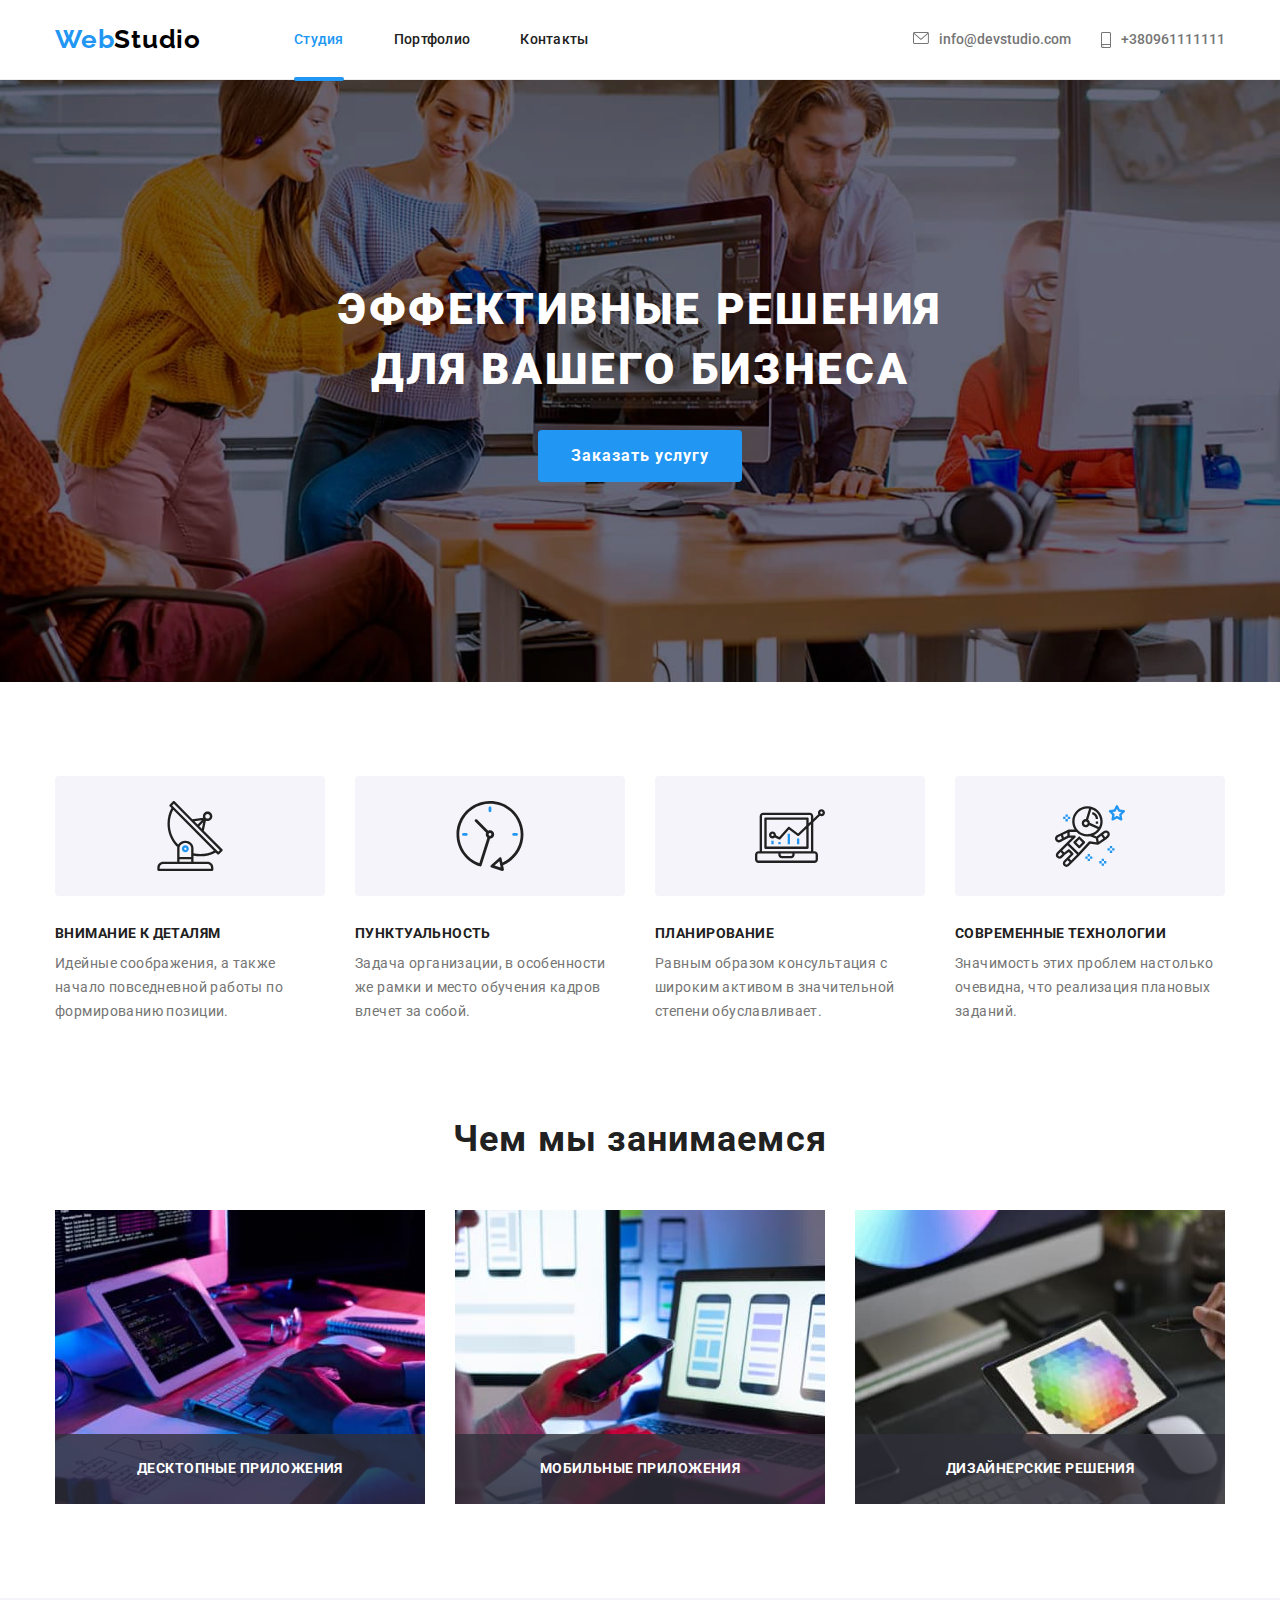
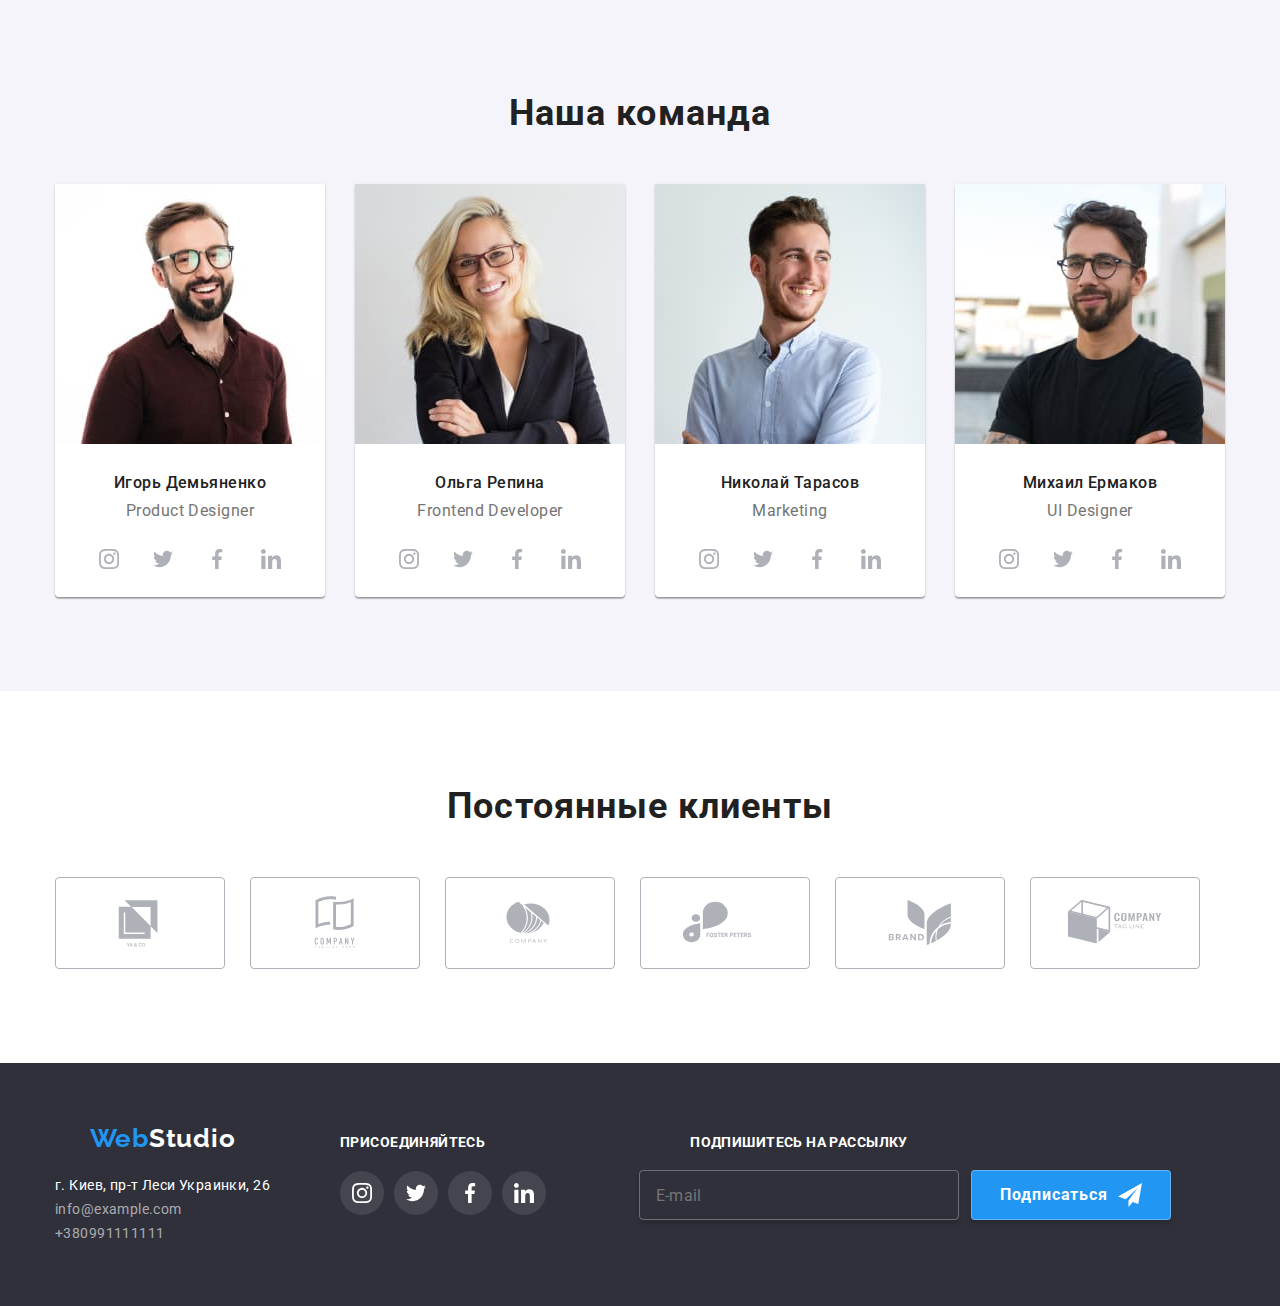
==== commit 01d7ba83: "m" ====
--- a/index.html
+++ b/index.html
@@ -17,74 +17,91 @@
 </head>
 
 <body data-body>
-    <header class="header container">
-        <div class="flex-nav">
-            <a class="logo" href="./index.html"><span class="logo__web">Web</span><span
-                    class="logo__studio">Studio</span></a>
-            <button type="button" class="mobile-menu__button" aria-expanded="false" aria-controls="flex-nav"
-                data-menu-button>
-                <svg width="40" height="40" aria-label="Переключатель мобильного меню">
-                    <use class="mobile-menu__icon" href="./images/sprite.svg#icon-menu-open"></use>
-                    <use class="mobile-menu__icon-close" href="./images/sprite.svg#icon-menu-close"></use>
-    
-                </svg>
-            </button>
-    
-            <div class="mobile-menu" id="mobile-menu" data-menu>
-                <nav class="mobile-menu__nav">
-                    <ul class="menu">
-                        <li class="menu__list"><a class="menu__link menu__link--active" href="./index.html">Студия</a></li>
-                        <li class="menu__list"><a class="menu__link"
-                                href="./portfolio.html">Портфолио</a></li>
-                        <li class="menu__list"><a class="menu__link" href="">Контакты</a></li>
+    <header class="header">
+        <div class="container header__container">
+            <div class="flex-nav">
+                <a class="logo" href="./index.html"><span class="logo__web">Web</span><span
+                        class="logo__studio">Studio</span></a>
+                <button type="button" class="mobile-menu__button" aria-expanded="false" aria-controls="flex-nav"
+                    data-menu-button>
+                    <svg width="40" height="40" aria-label="Переключатель мобильного меню">
+                        <use class="mobile-menu__icon" href="./images/sprite.svg#icon-menu-open"></use>
+                        <use class="mobile-menu__icon-close" href="./images/sprite.svg#icon-menu-close"></use>
+        
+                    </svg>
+                </button>
+        
+                
+                <div class="mobile-menu" id="mobile-menu" data-menu>
+                    <nav class="mobile-menu__nav">
+                        <ul class="menu">
+                            <li class="menu__list"><a class="menu__link menu__link--active" href="./index.html">Студия</a></li>
+                            <li class="menu__list"><a class="menu__link"
+                                    href="./portfolio.html">Портфолио</a></li>
+                            <li class="menu__list"><a class="menu__link" href="">Контакты</a></li>
+                        </ul>
+        
+                    </nav>
+                    <ul class="menu__contact">
+                        <li class="contact__item">
+                            <a class="contact__link" href="mailto:info@devstudio.com">
+                                <svg class="contact__icon" width="16" height="12">
+                                    <use href="./images/sprite.svg#icon-email">
+                                    </use>
+                                </svg>info@devstudio.com</a>
+                        </li>
+                        <li class="contact__item">
+                            <a class="contact__link" href="tel:+380961111111">
+                                <svg class="contact__icon" width="10" height="16">
+                                    <use href="./images/sprite.svg#icon-smartphone-new">
+                                    </use>
+                                </svg>+380961111111</a>
+                        </li>
                     </ul>
-    
-                </nav>
-                <ul class="contact">
-                    <li class="contact__item">
-                        <a class="contact__link" href="mailto:info@devstudio.com">
-                            <svg class="contact__icon" width="16" height="12">
-                                <use href="./images/sprite.svg#icon-email">
-                                </use>
-                            </svg>info@devstudio.com</a>
-                    </li>
-                    <li class="contact__item">
-                        <a class="contact__link" href="tel:+380961111111">
-                            <svg class="contact__icon" width="10" height="16">
-                                <use href="./images/sprite.svg#icon-smartphone-new">
-                                </use>
-                            </svg>+380961111111</a>
-                    </li>
-                </ul>
-                <ul class="menu__social">
-                    <li class="menu__social-list">
-                        <a href="#" class="mobile-menu__social-link">Instagram</a>
-                    </li>
-                    <li class="menu__social-list">
-                        <a href="#" class="mobile-menu__social-link">Twitter</a>
-                    </li>
-                    <li class="menu__social-list">
-                        <a href="#" class="mobile-menu__social-link">Facebook</a>
-                    </li>
-                    <li class="menu__social-list">
-                        <a href="#" class="mobile-menu__social-link">LinkedIn</a>
-                    </li>
-                </ul>
+                    <ul class="menu__social">
+                        <li class="menu__social-list">
+                            <a href="#" class="mobile-menu__social-link">Instagram</a>
+                        </li>
+                        <li class="menu__social-list">
+                            <a href="#" class="mobile-menu__social-link">Twitter</a>
+                        </li>
+                        <li class="menu__social-list">
+                            <a href="#" class="mobile-menu__social-link">Facebook</a>
+                        </li>
+                        <li class="menu__social-list">
+                            <a href="#" class="mobile-menu__social-link">LinkedIn</a>
+                        </li>
+                    </ul>
+                </div>
+                 <ul class="contact">
+                        <li class="contact__item">
+                            <a class="contact__link" href="mailto:info@devstudio.com">
+                                <svg class="contact__icon" width="16" height="12">
+                                    <use href="./images/sprite.svg#icon-email">
+                                    </use>
+                                </svg>info@devstudio.com</a>
+                        </li>
+                        <li class="contact__item">
+                            <a class="contact__link" href="tel:+380961111111">
+                                <svg class="contact__icon" width="10" height="16">
+                                    <use href="./images/sprite.svg#icon-smartphone-new">
+                                    </use>
+                                </svg>+380961111111</a>
+                        </li>
+                    </ul>
+                    
+                
+        
+        
+        
             </div>
-    
-    
-    
+        
         </div>
-    
-    
-    
-    
     </header>
 
     <main>
         <section class="hero">
             <div class="container">
-
                 <h1 class="hero__title">Эффективные решения для вашего бизнеса</h1>
                 <button data-modal-open class="hero__button" type="button">Заказать услугу</button>
             </div>
@@ -170,14 +187,37 @@
                 <h2 class="title">Наша команда</h2>
                 <ul class="command">
                     <li class="command__list">
-                        <img class="command__photo" 
-                        srcset="./images/igorimg1x.jpg 450w,
-                        ./images/igorimgtablet2x.jpg 768w,
-                        ./images/igorimgdesk3x.jpg 1024w"
-                        src="./images/igorimg1x.jpg"
-                         alt="designer"
-                         
-                       >
+                        <picture>
+                            <source
+                                srcset="
+                                    ./images/igorimgdesk1x.jpg 1x,
+                                    ./images/igorimgdesk2x.jpg 2x
+                                "
+                                media="(min-width: 1200px)"
+                            />
+                            <source
+                                srcset="
+                                    ./images/igorimgtablet1x.jpg 1x,
+                                    ./images/igorimgtablet2x.jpg 2x
+                                "
+                                media="(max-width: 1199px)"
+                            />
+                            <source
+                                srcset="
+                                    ./images/igorimgmobile1x.jpg 1x,
+                                    ./images/igorimgmobile2x.jpg 2x
+                                "
+                                media="(max-width: 767px)"
+                            />
+                            
+                            
+                            <img
+                                class="command__photo"
+                                src="./images/igorimgmobile1x.jpg"
+                                srcset="./images/igorimgmobile2x.jpg 2x"
+                                alt="Игорь Демьяненко"
+                            />
+                        </picture>
                         <div class="team">
                             <h3 class="team__name">Игорь Демьяненко</h3>
                             <p class="team__work">Product Designer</p>
@@ -215,14 +255,37 @@
 
                     </li>
                     <li class="command__list">
-                        <img class="command__photo" 
-                        srcset="./images/repina1x.jpg 450w,
-                        ./images/repinatablet2x.jpg 768w,
-                        ./images/repinadesk3x.jpg 1024w"
-                        src="./images/repina1x.jpg"
-                         alt="front-end"
-                         
-                       >
+                        <picture>
+                            <source
+                                srcset="
+                                    ./images/repinadesk1x.jpg 1x,
+                                    ./images/repinadesk2x.jpg 2x
+                                "
+                                media="(min-width: 1200px)"
+                            />
+                            
+                            <source
+                                srcset="
+                                    ./images/repinatablet1x.jpg 1x,
+                                    ./images/repinatablet2x.jpg 2x
+                                "
+                                media="(max-width: 1199px)"
+                            />
+                            <source
+                                srcset="
+                                    ./images/repinamobile1x.jpg 1x,
+                                    ./images/repinamobile2x.jpg 2x
+                                "
+                                media="(max-width: 767px)"
+                            />
+                            
+                            <img
+                                class="command__photo"
+                                src="./images/repinamobile1x.jpg"
+                                srcset="./images/repinamobile2x.jpg 2x"
+                                alt="Ольга Репина"
+                            />
+                        </picture>
                         <div class="team">
                             <h3 class="team__name">Ольга Репина</h3>
                             <p class="team__work">Frontend Developer</p>
@@ -259,15 +322,37 @@
                         </div>
                     </li>
                     <li class="command__list">
-                        <img class="command__photo" 
-                        srcset="./images/tarasov1x.jpg 450w,
-                        ./images/tarasovtablet2x.jpg 768w,
-                        ./images/tarasovdesk3x.jpg 1024w
-                        "
-                        src="./images/tarasov1x.jpg"
-                         alt="front-end"
-                         
-                       >
+                        <picture>
+                            <source
+                                srcset="
+                                    ./images/tarasovdesk1x.jpg 1x,
+                                    ./images/tarasovdesk2x.jpg 2x
+                                "
+                                media="(min-width: 1200px)"
+                            />
+                            <source
+                            srcset="
+                                ./images/tarasovtablet1x.jpg 1x,
+                                ./images/tarasovtablet2x.jpg 2x
+                            "
+                            media="(max-width: 1199px)"
+                             />
+                            <source
+                                srcset="
+                                    ./images/tarasovmobile1x.jpg 1x,
+                                    ./images/tarasovmobile2x.jpg 2x
+                                "
+                                media="(max-width: 767px)"
+                            />
+                           
+                            
+                            <img
+                                class="command__photo"
+                                src="./images/tarasovmobile1x.jpg"
+                                srcset="./images/tarasovmobile2x.jpg 2x"
+                                alt="Николай Тарасов"
+                            />
+                        </picture>
                         <div class="team">
                             <h3 class="team__name">Николай Тарасов</h3>
                             <p class="team__work">Marketing</p>
@@ -304,14 +389,36 @@
                         </div>
                     </li>
                     <li class="command__list">
-                        <img class="command__photo" 
-                        srcset="./images/yermakov1x.jpg 450w,
-                        ./images/yermakovtablet2x.jpg 768w,
-                        ./images/yermakovdesk3x.jpg 1024w
-                        "
-                        src="./images/yermakov1x.jpg"
-                         alt="designer"
-                       >
+                        <picture>
+                            <source
+                                srcset="
+                                    ./images/yermakovdesk1x.jpg 1x,
+                                    ./images/yermakovdesk2x.jpg 2x
+                                "
+                                media="(min-width: 1200px)"
+                            />
+                            <source
+                                srcset="
+                                    ./images/yermakovtablet1x.jpg 1x,
+                                    ./images/yermakovtablet2x.jpg 2x
+                                "
+                                media="(max-width: 1199px)"
+                            />
+                            
+                            <source
+                                srcset="
+                                    ./images/yermakovmobile1x.jpg 1x,
+                                    ./images/yermakovmobile2x.jpg 2x
+                                "
+                                media="(max-width: 767px)"
+                            />
+                            <img
+                                class="command__photo"
+                                src="./images/yermakovmobile1x.jpg"
+                                srcset="./images/yermakovmobile2x.jpg 2x"
+                                alt="Михаил Ермаков"
+                            />
+                        </picture>
                         <div class="team">
                             <h3 class="team__name">Михаил Ермаков</h3>
                             <p class="team__work">UI Designer</p>
@@ -405,82 +512,84 @@
         </section>
     </main>
 
-    <footer class="footer container">
-        <div class="footer-position">
-            <div class="footer-adress">
-                <a class="footer-adress__logo" href="index.html"><span class="logo__web">Web</span><span
-                    class="logo__foot">Studio</span></a>
-                    <address class="adress">
-                        <ul class="adress__nav">
-                            <li class="adress__link">
-                                <a class="adress__maplink"
-                                    href="https://www.google.com/maps/place/%D0%B1%D1%83%D0%BB.+%D0%9B%D0%B5%D1%81%D0%B8+%D0%A3%D0%BA%D1%80%D0%B0%D0%B8%D0%BD%D0%BA%D0%B8,+26,+%D0%9A%D0%B8%D0%B5%D0%B2,+02000/@50.4265807,30.5361971,17z/data=!3m1!4b1!4m5!3m4!1s0x40d4cf0e033ecbe9:0x57a4dffefec77da0!8m2!3d50.4265807!4d30.5383858">г.
-                                    Киев, пр-т Леси Украинки, 26</a>
-                            </li>
-                            <li class="adress__link">
-                                <a class="adress__contacts" href="mailto:info@example.com">info@example.com</a>
-                            </li>
-                            <li class="adress__link">
-                                <a class="adress__contacts" href="tel:+380991111111">+380991111111</a>
-                            </li>
-                        </ul>
-                    </address>
+    <footer class="footer">
+        <div class="container">
+            <div class="footer-position">
+                <div class="footer-adress">
+                    <a class="footer-adress__logo" href="index.html"><span class="logo__web">Web</span><span
+                        class="logo__foot">Studio</span></a>
+                        <address class="adress">
+                            <ul class="adress__nav">
+                                <li class="adress__link">
+                                    <a class="adress__maplink"
+                                        href="https://www.google.com/maps/place/%D0%B1%D1%83%D0%BB.+%D0%9B%D0%B5%D1%81%D0%B8+%D0%A3%D0%BA%D1%80%D0%B0%D0%B8%D0%BD%D0%BA%D0%B8,+26,+%D0%9A%D0%B8%D0%B5%D0%B2,+02000/@50.4265807,30.5361971,17z/data=!3m1!4b1!4m5!3m4!1s0x40d4cf0e033ecbe9:0x57a4dffefec77da0!8m2!3d50.4265807!4d30.5383858">г.
+                                        Киев, пр-т Леси Украинки, 26</a>
+                                </li>
+                                <li class="adress__link">
+                                    <a class="adress__contacts" href="mailto:info@example.com">info@example.com</a>
+                                </li>
+                                <li class="adress__link">
+                                    <a class="adress__contacts" href="tel:+380991111111">+380991111111</a>
+                                </li>
+                            </ul>
+                        </address>
+                </div>
+                <div class="social-link-footer">
+                    <h3 class="social-link-footer__title">Присоединяйтесь</h3>
+                    <ul class="footer-icon">
+                        <li class="footer-icon__list">
+                            <a href="#" class="footer-icon__link">
+                                <svg width="20" height="20">
+                                    <use href="./images/sprite.svg#icon-instagram"></use>
+                                </svg>
+                            </a>
+                        </li>
+                        <li class="footer-icon__list">
+                            <a href="#" class="footer-icon__link">
+                                <svg width="20" height="20">
+                                    <use href="./images/sprite.svg#icon-twitter"></use>
+                                </svg>
+                            </a>
+                        </li>
+                        <li class="footer-icon__list">
+                            <a href="#" class="footer-icon__link">
+                                <svg width="20" height="20">
+                                    <use href="./images/sprite.svg#icon-facebook"></use>
+                                </svg>
+                            </a>
+                        </li>
+                        <li class="footer-icon__list">
+                            <a href="#" class="footer-icon__link">
+                                <svg width="20" height="20">
+                                    <use href="./images/sprite.svg#icon-linkedin"></use>
+                                </svg>
+                            </a>
+                        </li>
+                    </ul>
+                </div>
+                
+                    
+                <div class="footer-form">
+                    
+                    <form class="form">
+                        <div class="form__item">
+                            <label class="footer-form__title" for="mail">
+                                Подпишитесь на рассылку
+                            </label>
+                            
+                            <input type="email" name="mail" id="mail" placeholder="E-mail">
+                        </div>
+                        <div class="form__item">
+                            <button class="form__button" type="submit">Подписаться
+                                <svg class="form__icon" width="24" height="24">
+                                    <use href="./images/sprite.svg#icon-telegram"></use>
+                                </svg>
+                            </button>
+                        </div>
+                    </form>
+                </div>
+                
             </div>
-            <div class="social-link-footer">
-                <h3 class="social-link-footer__title">Присоединяйтесь</h3>
-                <ul class="footer-icon">
-                    <li class="footer-icon__list">
-                        <a href="#" class="footer-icon__link">
-                            <svg width="20" height="20">
-                                <use href="./images/sprite.svg#icon-instagram"></use>
-                            </svg>
-                        </a>
-                    </li>
-                    <li class="footer-icon__list">
-                        <a href="#" class="footer-icon__link">
-                            <svg width="20" height="20">
-                                <use href="./images/sprite.svg#icon-twitter"></use>
-                            </svg>
-                        </a>
-                    </li>
-                    <li class="footer-icon__list">
-                        <a href="#" class="footer-icon__link">
-                            <svg width="20" height="20">
-                                <use href="./images/sprite.svg#icon-facebook"></use>
-                            </svg>
-                        </a>
-                    </li>
-                    <li class="footer-icon__list">
-                        <a href="#" class="footer-icon__link">
-                            <svg width="20" height="20">
-                                <use href="./images/sprite.svg#icon-linkedin"></use>
-                            </svg>
-                        </a>
-                    </li>
-                </ul>
-            </div>
-            
-                
-            <div class="footer-form">
-                
-                <form class="form">
-                    <div class="form__item">
-                        <label class="footer-form__title" for="mail">
-                            Подпишитесь на рассылку
-                        </label>
-                        
-                        <input type="email" name="mail" id="mail" placeholder="E-mail">
-                    </div>
-                    <div class="form__item">
-                        <button class="form__button" type="submit">Подписаться
-                            <svg class="form__icon" width="24" height="24">
-                                <use href="./images/sprite.svg#icon-telegram"></use>
-                            </svg>
-                        </button>
-                    </div>
-                </form>
-            </div>
-            
         </div>
     </footer>
     <div class="backdrop is-hidden" data-modal>
--- a/css/main.min.css
+++ b/css/main.min.css
@@ -1,2 +1,2 @@
-:root{--main-color: #212121;--secondary-color: #757575;--adress-hero-color: #FFFFFF;--hover-color: #2196F3;--hero-bgc: #2F303A;--header-border-color: #ECECEC;--image-border-color: #EEEEEE;--first-logo-color: #000000;--second-logo-color: #2196F3;--footer-contacts-color: rgba(255, 255, 255, 0.6);--footer-bgc: #2F303A;--section-command-bgc: #F5F4FA;--button-hover-bgc: rgba(24, 140, 232, 1);--general-font: 'Roboto', sans-serif;--secondary-font: 'Raleway', sans-serif;--button-font-family: inherit;--clients-icon-color: #AFB1B8}html{-webkit-box-sizing:border-box;box-sizing:border-box}*,*::before,*::after{-webkit-box-sizing:inherit;box-sizing:inherit}ul,li,p,span,h1,h2,h3{margin:0;padding:0}body{color:var(--main-color);font-family:var(--general-font),var(--secondary-font)}.body--scroll-hidden{-ms-overflow-style:none;scrollbar-width:none;overflow-y:hidden}.body--scroll-hidden::-webkit-scrollbar{display:none}.section{padding-top:60px;padding-bottom:60px}@media screen and (min-width: 1024px){.section{padding-top:94px;padding-bottom:94px}}.container{padding-left:15px;padding-right:15px;margin-left:auto;margin-right:auto;max-width:1200px}@media screen and (min-width: 480px){.container{width:480px}}@media screen and (min-width: 768px){.container{width:768px}}@media screen and (min-width: 1200px){.container{width:1200}}.header{position:relative;z-index:1;top:0;left:0;right:0;border-bottom:1px solid var(--header-border-color);-webkit-box-sizing:border-box;box-sizing:border-box;background-color:var(--adress-hero-color);width:100%}@media screen and (min-width: 768px){.header{position:static}}.logo{display:block;padding:24px 0 25px 0;font-family:var(--secondary-font);font-weight:700;font-size:24px;line-height:1.19;letter-spacing:0.03em;text-decoration:none;text-align:left}@media screen and (min-width: 768px){.logo{margin-right:83px}}@media screen and (min-width: 1200px){.logo{margin-right:93px;font-size:26px}}.logo__web{color:var(--second-logo-color)}.logo__studio{color:var(--first-logo-color)}.contact{display:-webkit-box;display:-ms-flexbox;display:flex;-webkit-box-orient:vertical;-webkit-box-direction:reverse;-ms-flex-direction:column-reverse;flex-direction:column-reverse;list-style-type:none}@media screen and (min-width: 768px) and (max-width: 1199px){.contact{display:-webkit-box;display:-ms-flexbox;display:flex;-webkit-box-orient:vertical;-webkit-box-direction:normal;-ms-flex-direction:column;flex-direction:column;-ms-flex-wrap:wrap;flex-wrap:wrap;-webkit-box-align:baseline;-ms-flex-align:baseline;align-items:baseline;margin-left:84px}}@media screen and (min-width: 1200px){.contact{-ms-flex-wrap:nowrap;flex-wrap:nowrap;-webkit-box-orient:horizontal;-webkit-box-direction:normal;-ms-flex-direction:row;flex-direction:row;width:auto;margin-left:200px}}.contact__item{fill:var(--secondary-color);font-weight:500;line-height:1.17}@media screen and (max-width: 767px){.contact__item:first-child{font-weight:500;font-size:24px;margin-bottom:64px}.contact__item:last-child{margin-bottom:32px;font-size:34px}}@media screen and (min-width: 768px) and (max-width: 1199px){.contact__item{margin-bottom:10px;font-size:12px}.contact__item:last-child{margin-bottom:0}}@media screen and (min-width: 1200px){.contact__item{margin-right:30px;font-size:14px}.contact__item:last-child{margin-right:0}}.contact__link{display:-webkit-box;display:-ms-flexbox;display:flex;color:var(--secondary-color);text-decoration:none;-webkit-transition-property:color, fill;transition-property:color, fill;-webkit-transition-duration:250ms;transition-duration:250ms;-webkit-transition-timing-function:cubic-bezier(0.4, 0, 0.2, 1);transition-timing-function:cubic-bezier(0.4, 0, 0.2, 1)}.contact__link:hover,.contact__link:focus{color:var(--hover-color);fill:var(--hover-color)}@media screen and (min-width: 768px){.contact__link{font-size:12px}}@media screen and (min-width: 1200px){.contact__link{font-size:14px;line-height:1.14;padding:32px 0}}.contact__icon{margin-right:10px}@media screen and (max-width: 767px){.contact__icon{display:none}}@media screen and (min-width: 768px){.flex-nav{display:-webkit-box;display:-ms-flexbox;display:flex}}@media screen and (min-width: 768px){.menu{display:-webkit-box;display:-ms-flexbox;display:flex}}.menu__list{display:-webkit-box;display:-ms-flexbox;display:flex;font-weight:500;list-style-type:none;font-size:40px;line-height:1.14}@media screen and (max-width: 767px){.menu__list{margin-bottom:32px}.menu__list:last-child{margin-bottom:0}}@media screen and (min-width: 768px){.menu__list{font-size:14px;line-height:1.14;letter-spacing:0.02em;margin-right:50px}.menu__list:last-child{margin-right:0}}.menu__link{display:block;color:var(--main-color);text-decoration:none;-webkit-transition:color 250ms cubic-bezier(0.4, 0, 0.2, 1);transition:color 250ms cubic-bezier(0.4, 0, 0.2, 1)}.menu__link:hover,.menu__link:focus{color:var(--hover-color)}@media screen and (min-width: 768px){.menu__link{position:relative;padding:32px 0px}}.menu__link--active{color:var(--hover-color)}@media screen and (min-width: 768px){.menu__link--active::after{content:"";display:block;margin-bottom:-1px;position:absolute;left:0;bottom:0;width:100%;height:4px;background-color:var(--hover-color);border-radius:2px}}@media screen and (max-width: 767px){.mobile-menu{display:none}.mobile-menu.is-open{position:fixed;top:0;left:0;right:0;bottom:0;max-width:100%;z-index:1;display:-webkit-box;display:-ms-flexbox;display:flex;-webkit-box-orient:vertical;-webkit-box-direction:normal;-ms-flex-direction:column;flex-direction:column;padding:48px 40px;background-color:var(--adress-hero-color);-webkit-box-shadow:0px 4px 8px rgba(0,0,0,0.04),0px 2px 4px rgba(0,0,0,0.08),0px 1px 3px rgba(0,0,0,0.16);box-shadow:0px 4px 8px rgba(0,0,0,0.04),0px 2px 4px rgba(0,0,0,0.08),0px 1px 3px rgba(0,0,0,0.16)}}@media screen and (min-width: 768px){.mobile-menu{display:-webkit-box;display:-ms-flexbox;display:flex;-webkit-box-orient:horizontal;-webkit-box-direction:normal;-ms-flex-direction:row;flex-direction:row;-webkit-box-pack:center;-ms-flex-pack:center;justify-content:center;-webkit-box-align:center;-ms-flex-align:center;align-items:center}}@media screen and (max-width: 767px){.mobile-menu__nav{-webkit-box-flex:1;-ms-flex-positive:1;flex-grow:1}}@media screen and (min-width: 768px){.mobile-menu__nav{display:-webkit-box;display:-ms-flexbox;display:flex;-webkit-box-align:center;-ms-flex-align:center;align-items:center}}.menu__social{display:-webkit-box;display:-ms-flexbox;display:flex}@media screen and (min-width: 768px){.menu__social{display:none}}.menu__social-list{-webkit-box-orient:vertical;-webkit-box-direction:reverse;-ms-flex-direction:column-reverse;flex-direction:column-reverse;padding-right:10px;margin-left:10px;list-style:none;font-weight:500;font-size:18px;line-height:1.22;letter-spacing:0.02em;text-decoration:none;border-right:1px solid rgba(33,33,33,0.2)}.menu__social-list:first-child{margin-left:0}.menu__social-link{display:block;color:var(--hover-color);text-decoration:none}.mobile-menu__button{display:-webkit-inline-box;display:-ms-inline-flexbox;display:inline-flex;position:absolute;top:15px;right:10px;-webkit-box-align:center;-ms-flex-align:center;align-items:center;-webkit-box-pack:center;-ms-flex-pack:center;justify-content:center;padding:0;border:0;background-color:transparent;z-index:2}.mobile-menu__button:hover,.mobile-menu__button:focus{fill:var(--hover-color)}.mobile-menu__button .mobile-menu__icon-close{display:none}.mobile-menu__button.is-open .mobile-menu__icon-close{display:block}.mobile-menu__button.is-open .mobile-menu__icon{display:none}@media screen and (min-width: 768px){.mobile-menu__button{display:none}}.hero{margin-left:auto;margin-right:auto;padding-top:118px;padding:118px 60px;max-width:1600px;background:url(./../images/heroimg@1x.jpg);background-repeat:no-repeat;background-size:cover;background-position:center;background-color:rgba(47,48,58,0.4);background-blend-mode:overlay;text-align:center}@media screen and (min-width: 480px) and (max-width: 767px){.hero{background:url(./..images/hero@1-5.jpg);background-size:cover;background-position:center;background-color:rgba(47,48,58,0.4);background-blend-mode:overlay;text-align:center}}@media screen and (min-width: 768px){.hero{background:url(./../images/heroimg@2x.jpg)}}@media screen and (min-width: 1200px), (min-device-pixel-ratio: 2), (-webkit-min-device-pixel-ratio: 2), (min-resolution: 192dpi){.hero{background:url(./../images/heroimg@3x.jpg);padding:200px 0;background-size:cover;background-position:center;background-color:rgba(47,48,58,0.4);background-blend-mode:overlay;text-align:center}}.hero__title{color:var(--adress-hero-color);font-weight:900;font-size:26px;line-height:1.62;text-align:center;letter-spacing:0.06em;text-transform:uppercase}@media screen and (min-width: 1200px){.hero__title{max-width:696px;font-size:44px;line-height:1.36}}.hero__button{display:inline-block;font-weight:700;font-size:16px;line-height:1.88;letter-spacing:0.06em;border:1px solid transparent;border-radius:4px;padding:10px 32px;margin-top:30px;cursor:pointer;color:var(--adress-hero-color);background-color:var(--hover-color);font-family:var(--button-font-family);-webkit-transition:color 250ms cubic-bezier(0.4, 0, 0.2, 1);transition:color 250ms cubic-bezier(0.4, 0, 0.2, 1)}.hero__button:hover,.hero__button:focus{background-color:var(--button-hover-bgc)}.backdrop{position:fixed;top:0;left:0;width:100%;height:100%;background:rgba(0,0,0,0.2);-webkit-transition-property:opacity, visibility;transition-property:opacity, visibility;-webkit-transition-duration:250ms;transition-duration:250ms;-webkit-transition-timing-function:cubic-bezier(0.4, 0, 0.2, 1);transition-timing-function:cubic-bezier(0.4, 0, 0.2, 1)}.is-hidden{visibility:hidden;opacity:0;pointer-events:none}.modal{position:absolute;padding:40px;top:50%;left:50%;min-width:320px;max-width:528px;min-height:320px;max-height:609px;-webkit-transform:translate(-50%, -50%);transform:translate(-50%, -50%);background-color:var(--adress-hero-color);-webkit-box-shadow:0px 1px 3px rgba(0,0,0,0.12),0px 1px 1px rgba(0,0,0,0.14),0px 2px 1px rgba(0,0,0,0.2);box-shadow:0px 1px 3px rgba(0,0,0,0.12),0px 1px 1px rgba(0,0,0,0.14),0px 2px 1px rgba(0,0,0,0.2);border-radius:4px;z-index:3}.modal-submit{display:-webkit-box;display:-ms-flexbox;display:flex;-webkit-box-align:center;-ms-flex-align:center;align-items:center;-webkit-box-pack:center;-ms-flex-pack:center;justify-content:center}.modal-submit__button{width:200px;height:50px;padding:0;color:var(--adress-hero-color);background-color:var(--hover-color);border:1px solid rgba(255,255,255,0.3);-webkit-box-sizing:border-box;box-sizing:border-box;-webkit-box-shadow:0px 4px 4px rgba(0,0,0,0.15);box-shadow:0px 4px 4px rgba(0,0,0,0.15);border-radius:4px;font-weight:700;font-size:16px;line-height:1.88;cursor:pointer;letter-spacing:0.06em}.modal__button{position:absolute;top:8px;right:8px;display:-webkit-box;display:-ms-flexbox;display:flex;background-color:#FFFFFF;width:30px;height:30px;border:1px solid rgba(0,0,0,0.1);border-radius:50%;-webkit-box-sizing:border-box;box-sizing:border-box;-webkit-box-pack:center;-ms-flex-pack:center;justify-content:center;-webkit-box-align:center;-ms-flex-align:center;align-items:center;cursor:pointer}.modal__close{fill:var(--first-logo-color);cursor:pointer;-webkit-transition:fill 250ms cubic-bezier(0.4, 0, 0.2, 1);transition:fill 250ms cubic-bezier(0.4, 0, 0.2, 1)}.modal__close:hover{fill:var(--hover-color)}.modal__title{display:block;font-weight:700;font-size:20px;line-height:1.5;text-align:center;letter-spacing:0.03em;margin-bottom:12px;min-width:100%}@media screen and (min-width: 1200px){.modal__title{font-size:20px;line-height:1.15}}.modal-form{display:-webkit-box;display:-ms-flexbox;display:flex;-webkit-box-orient:vertical;-webkit-box-direction:normal;-ms-flex-direction:column;flex-direction:column;margin-bottom:10px}.modal-form__label{color:var(--secondary-color);position:relative;font-size:12px;line-height:1.17}.modal-form__input{display:inline-block;color:var(--secondary-color);width:100%;height:40px;margin-top:4px;padding:12px 42px;border:1px solid rgba(33,33,33,0.2);-webkit-box-sizing:border-box;box-sizing:border-box;border-radius:4px;-webkit-transition-property:border;transition-property:border;-webkit-transition-duration:250ms;transition-duration:250ms;-webkit-transition-timing-function:cubic-bezier(0.4, 0, 0.2, 1);transition-timing-function:cubic-bezier(0.4, 0, 0.2, 1);outline:none}.modal-form__input:focus+.modal-form__icons{fill:var(--hover-color);border-color:var(--hover-color)}.modal-form__icons{display:block;position:absolute;top:50%;left:12px;margin:0;-webkit-transition-property:fill;transition-property:fill;-webkit-transition-duration:250ms;transition-duration:250ms;-webkit-transition-timing-function:cubic-bezier(0.4, 0, 0.2, 1);transition-timing-function:cubic-bezier(0.4, 0, 0.2, 1)}.modal-comment{display:-webkit-box;display:-ms-flexbox;display:flex;-webkit-box-orient:vertical;-webkit-box-direction:normal;-ms-flex-direction:column;flex-direction:column;height:120px;font-size:12px;line-height:1.17;margin-bottom:20px;letter-spacing:0.01em}.modal-comment__textfield{display:-webkit-box;display:-ms-flexbox;display:flex;-webkit-box-orient:vertical;-webkit-box-direction:normal;-ms-flex-direction:column;flex-direction:column;color:var(--secondary-color);margin-bottom:4px}.modal-comment__textarea{color:var(--secondary-color);padding:12px 16px;min-width:290px;height:448px;border:1px solid rgba(33,33,33,0.2);-webkit-box-sizing:border-box;box-sizing:border-box;border-radius:4px;letter-spacing:0.01em;-webkit-transition-property:border-color;transition-property:border-color;-webkit-transition-duration:250ms;transition-duration:250ms;-webkit-transition-timing-function:cubic-bezier(0.4, 0, 0.2, 1);transition-timing-function:cubic-bezier(0.4, 0, 0.2, 1);outline:none;resize:none}.modal-comment__textarea:focus{border-color:var(--hover-color)}.checkbox{display:-webkit-box;display:-ms-flexbox;display:flex;-webkit-box-align:center;-ms-flex-align:center;align-items:center;-webkit-box-pack:center;-ms-flex-pack:center;justify-content:center;margin-bottom:30px;font-size:14px;line-height:1.714;letter-spacing:0.03em;color:var(--secondary-color)}.checkbox__input{position:absolute;width:1px;height:1px;margin:-1px;border:0;padding:0;white-space:nowrap;-webkit-clip-path:inset(100%);clip-path:inset(100%);overflow:hidden}.checkbox__input:checked+.checkbox__icon{border-color:transparent;fill:none;border:#2196F3;background-color:#2196F3;background-image:url("../images/iconcheck-1.svg");background-size:contain;background-origin:border-box}.checkbox__icon{display:inline-block;left:0;border:2px solid #212121;border-radius:3px;margin-right:7px;width:16px;height:15px;cursor:pointer;-webkit-transition:background-color 250ms cubic-bezier(0.4, 0, 0.2, 1);transition:background-color 250ms cubic-bezier(0.4, 0, 0.2, 1)}.checkbox__policy{font-size:12px;line-height:1.17;letter-spacing:0.03em;-webkit-text-decoration-line:underline;text-decoration-line:underline}@media screen and (min-width: 1200px){.checkbox__policy{font-size:14px;line-height:1.71px}}.visually-hiden{position:absolute;width:1px;height:1px;margin:-1px;border:0;padding:0;white-space:nowrap;-webkit-clip-path:inset(100%);clip-path:inset(100%);overflow:hidden}@media screen and (max-width: 1199px){.feature{display:none}}.feature-images{display:-webkit-box;display:-ms-flexbox;display:flex;-webkit-box-orient:horizontal;-webkit-box-direction:normal;-ms-flex-direction:row;flex-direction:row;-webkit-box-align:center;-ms-flex-align:center;align-items:center;-webkit-box-pack:center;-ms-flex-pack:center;justify-content:center;max-width:100%;list-style:none}.feature-images__list{position:relative;margin-right:30px}.feature-images__list:last-child{margin-right:0}.feature-images__position{display:-webkit-box;display:-ms-flexbox;display:flex;position:absolute;left:0;bottom:0;background:rgba(47,48,58,0.8);width:370px;height:70px;-webkit-box-align:center;-ms-flex-align:center;align-items:center;-webkit-box-pack:center;-ms-flex-pack:center;justify-content:center}.feature-images__img{display:block;width:370px;height:auto}.feature-images__title{color:var(--adress-hero-color);font-weight:700;font-size:14px;line-height:1.14;letter-spacing:0.03em;text-transform:uppercase}.benefits{display:-webkit-box;display:-ms-flexbox;display:flex}@media screen and (max-width: 1199px){.benefits{-ms-flex-wrap:wrap;flex-wrap:wrap;max-width:100%;gap:30px}}@media screen and (min-width: 1200px){.benefits{-webkit-box-pack:center;-ms-flex-pack:center;justify-content:center;-webkit-box-align:center;-ms-flex-align:center;align-items:center}}.benefits__list{-webkit-box-flex:100%;-ms-flex:100%;flex:100%;list-style:none}@media screen and (min-width: 768px) and (max-width: 1199px){.benefits__list{-webkit-box-flex:calc(50% - 30px);-ms-flex:calc(50% - 30px);flex:calc(50% - 30px)}}@media screen and (min-width: 1200px){.benefits__list{display:inline-block;margin-right:30px;border-radius:4px}.benefits__list:last-child{margin-right:0}}.benefits__item{display:-webkit-box;display:-ms-flexbox;display:flex;-webkit-box-pack:center;-ms-flex-pack:center;justify-content:center;-webkit-box-align:center;-ms-flex-align:center;align-items:center;height:120px;margin-bottom:30px;background-color:var(--section-command-bgc);border-radius:4px}@media screen and (min-width: 1200px){.benefits__item{width:270px}}.benefits__title{margin-bottom:10px;font-weight:700;font-size:14px;line-height:1.14;text-transform:uppercase;letter-spacing:0.03em;text-align:center}.benefits__description{color:var(--secondary-color);font-size:14px;line-height:1.71;letter-spacing:0.03em;text-align:left}.command{display:block;list-style-type:none}@media screen and (min-width: 768px) and (max-width: 1199px){.command{display:-webkit-box;display:-ms-flexbox;display:flex;-ms-flex-wrap:wrap;flex-wrap:wrap;gap:30px}}@media screen and (min-width: 1200px){.command{display:-webkit-box;display:-ms-flexbox;display:flex;-webkit-box-pack:center;-ms-flex-pack:center;justify-content:center;-webkit-box-align:center;-ms-flex-align:center;align-items:center}}.command-item{background-color:var(--section-command-bgc)}.command__list{margin-bottom:30px;list-style:none;background-color:var(--adress-hero-color);-webkit-box-shadow:0px 1px 3px rgba(0,0,0,0.12),0px 1px 1px rgba(0,0,0,0.14),0px 2px 1px rgba(0,0,0,0.2);box-shadow:0px 1px 3px rgba(0,0,0,0.12),0px 1px 1px rgba(0,0,0,0.14),0px 2px 1px rgba(0,0,0,0.2);border-radius:0px 0px 4px 4px;text-align:center}@media screen and (max-width: 1199px){.command__list{-webkit-box-flex:100%;-ms-flex:100%;flex:100%;margin-bottom:0}}@media screen and (min-width: 768px) and (max-width: 1199px){.command__list{-webkit-box-flex:calc(50% - 30px);-ms-flex:calc(50% - 30px);flex:calc(50% - 30px)}}@media screen and (min-width: 1200px){.command__list{margin-right:30px;margin-bottom:0}.command__list:last-child{margin-right:0}}.command__photo{display:block;height:auto;width:100%}@media screen and (min-width: 1200px){.command__photo{width:270px}}.team{padding-top:30px;padding-bottom:16px;text-align:center}.team__name{margin-bottom:10px;font-size:16px;font-weight:500;line-height:1.17;letter-spacing:0.03em}.team__work{color:var(--secondary-color);font-size:16px;margin-bottom:16px;line-height:1.17;letter-spacing:0.03em}.client{display:-webkit-box;display:-ms-flexbox;display:flex}@media screen and (max-width: 1199px){.client{-ms-flex-wrap:wrap;flex-wrap:wrap;-webkit-box-pack:justify;-ms-flex-pack:justify;justify-content:space-between;gap:30px}}@media screen and (min-width: 1200px){.client{-webkit-box-pack:center;-ms-flex-pack:center;justify-content:center;-webkit-box-align:center;-ms-flex-align:center;align-items:center}}.client__item{-webkit-box-flex:calc(50% - 30px);-ms-flex:calc(50% - 30px);flex:calc(50% - 30px);list-style-type:none}@media screen and (min-width: 768px) and (max-width: 1199px){.client__item{-webkit-box-flex:33%;-ms-flex:33%;flex:33%}}@media screen and (min-width: 1200px){.client__item{list-style-type:none;margin-right:30px}.client__item:last-child{margin-right:0px}}.client__link{display:-webkit-box;display:-ms-flexbox;display:flex;height:92px;-webkit-box-pack:center;-ms-flex-pack:center;justify-content:center;-webkit-box-align:center;-ms-flex-align:center;align-items:center;fill:var(--clients-icon-color);border:1px solid #AFB1B8;border-radius:4px;-webkit-transition-property:fill, border-color;transition-property:fill, border-color;-webkit-transition-duration:250ms;transition-duration:250ms;-webkit-transition-timing-function:cubic-bezier(0.4, 0, 0.2, 1);transition-timing-function:cubic-bezier(0.4, 0, 0.2, 1)}.client__link:hover,.client__link:focus{fill:var(--hover-color);border-color:var(--hover-color)}@media screen and (min-width: 1200px){.client__link{width:170px}}.footer-adress{display:inline-block;margin:0;padding:0}@media screen and (min-width: 480px) and (max-width: 1199px){.footer-adress{display:-webkit-box;display:-ms-flexbox;display:flex;-webkit-box-orient:vertical;-webkit-box-direction:normal;-ms-flex-direction:column;flex-direction:column;-webkit-box-pack:center;-ms-flex-pack:center;justify-content:center;-webkit-box-align:center;-ms-flex-align:center;align-items:center;-webkit-box-flex:50%;-ms-flex:50%;flex:50%}}.adress{font-style:normal;font-size:14px;line-height:1.71;display:-webkit-box;display:-ms-flexbox;display:flex;-webkit-box-orient:vertical;-webkit-box-direction:normal;-ms-flex-direction:column;flex-direction:column;-webkit-box-align:start;-ms-flex-align:start;align-items:flex-start}.adress__maplink{display:block;color:var(--adress-hero-color);letter-spacing:0.03em;text-decoration:none;-webkit-transition:color 250ms cubic-bezier(0.4, 0, 0.2, 1);transition:color 250ms cubic-bezier(0.4, 0, 0.2, 1)}.adress__maplink:hover,.adress__maplink:focus{color:var(--hover-color)}@media screen and (max-width: 1199px){.adress__link{margin-bottom:9px}.adress__link:last-child{margin-bottom:60px}}@media screen and (max-width: 1199px) and (min-width: 1200px){.adress__link{margin-bottom:6px}.adress__link:first-child{margin-bottom:0}}.adress__link .adress__contacts{display:block;color:var(--footer-contacts-color);font-size:14px;line-height:1.71;letter-spacing:0.03em;text-decoration:none;-webkit-transition:color 250ms cubic-bezier(0.4, 0, 0.2, 1);transition:color 250ms cubic-bezier(0.4, 0, 0.2, 1)}.adress__link .adress__contacts:hover,.adress__link .adress__contacts:focus{color:var(--hover-color)}.adress__nav{list-style-type:none}.footer-form__title{display:-webkit-inline-box;display:-ms-inline-flexbox;display:inline-flex;color:var(--adress-hero-color);margin-bottom:20px;font-weight:700;font-size:14px;line-height:16px;letter-spacing:0.03em;text-transform:uppercase;text-align:center}@media screen and (min-width: 1200px){.form{display:-webkit-box;display:-ms-flexbox;display:flex;-webkit-box-align:end;-ms-flex-align:end;align-items:flex-end;-webkit-box-pack:justify;-ms-flex-pack:justify;justify-content:space-between}}.form__item{text-align:center;list-style:none;outline:none}@media screen and (min-width: 1200px){.form__item{margin-right:12px}.form__item:last-child{margin-right:0}}.form__item input[type=email]{display:-webkit-box;display:-ms-flexbox;display:flex;-webkit-box-flex:100%;-ms-flex:100%;flex:100%;min-width:320px;color:rgba(255,255,255,0.6);height:50px;padding:15px 16px;color:var(--secondary-color);font-weight:400;font-size:12px;line-height:14px;letter-spacing:0.01em;font-size:16px;line-height:1.87;background:inherit;border:1px solid rgba(255,255,255,0.3);border-radius:4px;-webkit-box-shadow:0px 4px 4px rgba(0,0,0,0.15);box-shadow:0px 4px 4px rgba(0,0,0,0.15);-webkit-transition:border 250ms cubic-bezier(0.4, 0, 0.2, 1);transition:border 250ms cubic-bezier(0.4, 0, 0.2, 1);outline:none}@media screen and (max-width: 1199px){.form__item input[type=email]{margin-bottom:20px}}.form__item input[type=email]:focus{border-color:var(--hover-color)}.form__button{display:-webkit-box;display:-ms-flexbox;display:flex;width:200px;height:50px;padding:0;color:var(--adress-hero-color);background-color:var(--hover-color);border:1px solid rgba(255,255,255,0.3);-webkit-box-sizing:border-box;box-sizing:border-box;-webkit-box-shadow:0px 4px 4px rgba(0,0,0,0.15);box-shadow:0px 4px 4px rgba(0,0,0,0.15);border-radius:4px;font-weight:700;font-size:16px;line-height:1.88;-webkit-box-align:center;-ms-flex-align:center;align-items:center;-webkit-box-pack:center;-ms-flex-pack:center;justify-content:center;letter-spacing:0.06em;cursor:pointer}@media screen and (max-width: 1199px){.form__button{margin-left:auto;margin-right:auto}}.form__icon{margin-left:10px;fill:var(--adress-hero-color)}.footer-form{display:-webkit-box;display:-ms-flexbox;display:flex}@media screen and (max-width: 1199px){.footer-form{-webkit-box-orient:vertical;-webkit-box-direction:normal;-ms-flex-direction:column;flex-direction:column;-webkit-box-flex:1;-ms-flex:auto;flex:auto;-webkit-box-align:center;-ms-flex-align:center;align-items:center;-webkit-box-pack:center;-ms-flex-pack:center;justify-content:center}}.footer-adress__logo{display:inline-block;margin-bottom:20px;font-family:var(--secondary-font);font-weight:700;font-size:24px;line-height:1.19;letter-spacing:0.03em;text-decoration:none}@media screen and (min-width: 1200px){.footer-adress__logo{font-size:26px}}.logo__foot{color:var(--adress-hero-color)}.footer-position{display:block;text-align:center}@media screen and (min-width: 768px){.footer-position{display:-webkit-box;display:-ms-flexbox;display:flex;-ms-flex-wrap:wrap;flex-wrap:wrap;-webkit-box-align:baseline;-ms-flex-align:baseline;align-items:baseline}}@media screen and (max-width: 767px){.social-link-footer{-webkit-box-flex:50%;-ms-flex:50%;flex:50%;margin-bottom:60px}}@media screen and (min-width: 768px) and (max-width: 1199px){.social-link-footer{-webkit-box-flex:50%;-ms-flex:50%;flex:50%}}@media screen and (min-width: 1200px){.social-link-footer{margin-left:70px;display:-webkit-box;display:-ms-flexbox;display:flex;-webkit-box-orient:vertical;-webkit-box-direction:normal;-ms-flex-direction:column;flex-direction:column;-webkit-box-align:start;-ms-flex-align:start;align-items:flex-start}}.footer-icon{display:-webkit-box;display:-ms-flexbox;display:flex}@media screen and (max-width: 1199px){.footer-icon{-webkit-box-pack:center;-ms-flex-pack:center;justify-content:center;-webkit-box-align:center;-ms-flex-align:center;align-items:center}}@media screen and (min-width: 1200px){.footer-icon{margin-right:93px}}.social-link-footer__title{display:inline-block;color:var(--adress-hero-color);margin-bottom:20px;font-weight:700;font-size:14px;line-height:1.17;letter-spacing:0.03em;text-transform:uppercase}.footer-icon__link{display:-webkit-box;display:-ms-flexbox;display:flex;-webkit-box-align:center;-ms-flex-align:center;align-items:center;-webkit-box-pack:center;-ms-flex-pack:center;justify-content:center;fill:var(--adress-hero-color);border:1px solid transparent;border-radius:50%;width:44px;height:44px;background-color:rgba(255,255,255,0.1);list-style-type:none;-webkit-transition-property:background-color, border-color;transition-property:background-color, border-color;-webkit-transition-duration:250ms;transition-duration:250ms;-webkit-transition-timing-function:cubic-bezier(0.4, 0, 0.2, 1);transition-timing-function:cubic-bezier(0.4, 0, 0.2, 1)}.footer-icon__link:hover,.footer-icon__link:focus{background-color:var(--hover-color);border-color:var(--hover-color)}.footer-icon__list{list-style-type:none;margin-right:10px}.footer-icon__list:last-child{margin-right:0}.footer{max-width:1600px;width:100%;padding:60px 0;-webkit-box-sizing:border-box;box-sizing:border-box;background-color:var(--footer-bgc)}@media screen and (min-width: 1200px){.footer{display:-webkit-box;display:-ms-flexbox;display:flex;-ms-flex-wrap:wrap;flex-wrap:wrap;-webkit-box-pack:center;-ms-flex-pack:center;justify-content:center;-webkit-box-align:center;-ms-flex-align:center;align-items:center}}.portfolio-buttons{display:-webkit-box;display:-ms-flexbox;display:flex;-ms-flex-wrap:wrap;flex-wrap:wrap;gap:8px;margin-bottom:30px}@media screen and (min-width: 768px){.portfolio-buttons{-webkit-box-pack:center;-ms-flex-pack:center;justify-content:center;margin-bottom:50px}}.portfolio-buttons__list{list-style-type:none}@media screen and (min-width: 1200px){.portfolio-buttons__list{margin-right:8px;margin-bottom:0}.portfolio-buttons__list:last-child{margin-right:0}}.portfolio-buttons__filter{padding:6px 22px;border:1px solid transparent;border-radius:4px;cursor:pointer;background-color:var(--section-command-bgc);font-family:var(--button-font-family);font-weight:500;font-size:16px;line-height:1.62;letter-spacing:0.03em;-webkit-transition-property:color, background-color, -webkit-box-shadow;transition-property:color, background-color, -webkit-box-shadow;transition-property:color, background-color, box-shadow;transition-property:color, background-color, box-shadow, -webkit-box-shadow;-webkit-transition-duration:250ms;transition-duration:250ms;-webkit-transition-timing-function:cubic-bezier(0.4, 0, 0.2, 1);transition-timing-function:cubic-bezier(0.4, 0, 0.2, 1)}.portfolio-buttons__filter:hover,.portfolio-buttons__filter:focus{background-color:var(--hover-color);color:var(--adress-hero-color);-webkit-box-shadow:0px 4px 4px rgba(0,0,0,0.25);box-shadow:0px 4px 4px rgba(0,0,0,0.25)}.portfolio-image{-webkit-box-pack:center;-ms-flex-pack:center;justify-content:center;-webkit-box-align:center;-ms-flex-align:center;align-items:center;-webkit-box-flex:100%;-ms-flex:100%;flex:100%;display:-webkit-box;display:-ms-flexbox;display:flex;-ms-flex-wrap:wrap;flex-wrap:wrap;gap:30px;list-style-type:none;width:100%}.portfolio-image__photo{display:block;height:auto;width:100%;height:auto;-o-object-fit:cover;object-fit:cover;-o-object-position:center;object-position:center}.portfolio-image__list{-webkit-box-flex:100%;-ms-flex:100%;flex:100%}@media screen and (min-width: 768px) and (max-width: 1199px){.portfolio-image__list{-webkit-box-flex:calc(50% - 30px);-ms-flex:calc(50% - 30px);flex:calc(50% - 30px)}}@media screen and (min-width: 1200px){.portfolio-image__list{-webkit-box-flex:calc(33% - 60px);-ms-flex:calc(33% - 60px);flex:calc(33% - 60px)}}.portfolio-image__link{display:block;text-decoration:none;-webkit-transition:-webkit-box-shadow 250ms cubic-bezier(0.4, 0, 0.2, 1);transition:-webkit-box-shadow 250ms cubic-bezier(0.4, 0, 0.2, 1);transition:box-shadow 250ms cubic-bezier(0.4, 0, 0.2, 1);transition:box-shadow 250ms cubic-bezier(0.4, 0, 0.2, 1), -webkit-box-shadow 250ms cubic-bezier(0.4, 0, 0.2, 1)}.portfolio-image__link:hover{-webkit-box-shadow:0px 4px 4px rgba(0,0,0,0.25);box-shadow:0px 4px 4px rgba(0,0,0,0.25)}.portfolio-image__link:focus{-webkit-transform:translateY(0);transform:translateY(0);-webkit-box-shadow:0px 4px 4px rgba(0,0,0,0.25);box-shadow:0px 4px 4px rgba(0,0,0,0.25)}.portfolio-image__link:hover .overlay__title{-webkit-transform:translateY(0);transform:translateY(0)}.portfolio-image__link:focus .overlay__title{-webkit-transform:translateY(0);transform:translateY(0)}.product{padding:20px 24px;border:1px solid var(--image-border-color);border-top:0;text-decoration:none}.product__name{color:var(--main-color);margin-bottom:4px;font-weight:700;font-size:18px;line-height:2;letter-spacing:0.06em}.product__link{color:var(--secondary-color);font-size:16px;line-height:1.88;letter-spacing:0.03em;text-decoration:none}.overlay{position:relative;overflow:hidden}.overlay__title{position:absolute;display:block;min-width:320px;height:100%;top:0;left:0;padding:63px 24px;color:var(--adress-hero-color);background-color:rgba(33,150,243,0.9);font-size:18px;line-height:1.56;letter-spacing:0.03em;text-align:left;-webkit-transform:translateY(100%);transform:translateY(100%);-webkit-transition:-webkit-transform 250ms cubic-bezier(0.4, 0, 0.2, 1);transition:-webkit-transform 250ms cubic-bezier(0.4, 0, 0.2, 1);transition:transform 250ms cubic-bezier(0.4, 0, 0.2, 1);transition:transform 250ms cubic-bezier(0.4, 0, 0.2, 1), -webkit-transform 250ms cubic-bezier(0.4, 0, 0.2, 1)}.social{display:-webkit-box;display:-ms-flexbox;display:flex;-webkit-box-align:center;-ms-flex-align:center;align-items:center;-webkit-box-pack:center;-ms-flex-pack:center;justify-content:center;list-style-type:none}.social__list{margin-right:10px}.social__list:last-child{margin-right:0}.social__link{display:-webkit-box;display:-ms-flexbox;display:flex;color:var(--adress-hero-color);fill:var(--clients-icon-color);border:1px solid transparent;border-radius:50%;width:44px;height:44px;-webkit-box-align:center;-ms-flex-align:center;align-items:center;-webkit-box-pack:center;-ms-flex-pack:center;justify-content:center;-webkit-transition-property:background-color, fill, -webkit-box-shadow;transition-property:background-color, fill, -webkit-box-shadow;transition-property:background-color, fill, box-shadow;transition-property:background-color, fill, box-shadow, -webkit-box-shadow;-webkit-transition-duration:250ms;transition-duration:250ms;-webkit-transition-timing-function:cubic-bezier(0.4, 0, 0.2, 1);transition-timing-function:cubic-bezier(0.4, 0, 0.2, 1)}.social__link:hover,.social__link:focus{fill:var(--adress-hero-color);border:color var(--hover-color);background-color:var(--hover-color);-webkit-box-shadow:0px 4px 4px rgba(0,0,0,0.25);box-shadow:0px 4px 4px rgba(0,0,0,0.25)}.title{margin-bottom:50px;font-weight:700;font-size:36px;line-height:1.17;text-align:center;letter-spacing:0.03em}
+:root{--main-color: #212121;--secondary-color: #757575;--adress-hero-color: #FFFFFF;--hover-color: #2196F3;--hero-bgc: #2F303A;--header-border-color: #ECECEC;--image-border-color: #EEEEEE;--first-logo-color: #000000;--second-logo-color: #2196F3;--footer-contacts-color: rgba(255, 255, 255, 0.6);--footer-bgc: #2F303A;--section-command-bgc: #F5F4FA;--button-hover-bgc: rgba(24, 140, 232, 1);--general-font: 'Roboto', sans-serif;--secondary-font: 'Raleway', sans-serif;--button-font-family: inherit;--clients-icon-color: #AFB1B8}html{-webkit-box-sizing:border-box;box-sizing:border-box}*,*::before,*::after{-webkit-box-sizing:inherit;box-sizing:inherit}ul,li,p,span,h1,h2,h3{margin:0;padding:0}body{color:var(--main-color);font-family:var(--general-font),var(--secondary-font)}.body--scroll-hidden{-ms-overflow-style:none;scrollbar-width:none;overflow-y:hidden}.body--scroll-hidden::-webkit-scrollbar{display:none}.section{padding-top:60px;padding-bottom:60px}@media screen and (min-width: 1024px){.section{padding-top:94px;padding-bottom:94px}}.container{padding-left:15px;padding-right:15px;margin-left:auto;margin-right:auto}@media screen and (min-width: 480px){.container{width:480px}}@media screen and (min-width: 768px){.container{width:768px}}@media screen and (min-width: 1200px){.container{width:1200px}}.header{height:60px;border-bottom:1px solid var(--header-border-color);-webkit-box-sizing:border-box;box-sizing:border-box;background-color:var(--adress-hero-color)}@media screen and (min-width: 768px){.header{height:80px}}.logo{display:block;padding:24px 0 25px 0;font-family:var(--secondary-font);font-weight:700;font-size:24px;line-height:1.19;letter-spacing:0.03em;text-decoration:none;text-align:left}@media screen and (min-width: 768px){.logo{margin-right:83px;text-align:center}}@media screen and (min-width: 1200px){.logo{margin-right:93px;font-size:26px}}.logo__web{color:var(--second-logo-color)}.logo__studio{color:var(--first-logo-color)}.contact{display:-webkit-box;display:-ms-flexbox;display:flex;-webkit-box-orient:vertical;-webkit-box-direction:reverse;-ms-flex-direction:column-reverse;flex-direction:column-reverse;list-style-type:none;margin-left:auto}@media screen and (max-width: 767px){.contact{display:none}}@media screen and (min-width: 768px) and (max-width: 1199px){.contact{display:-webkit-box;display:-ms-flexbox;display:flex;-webkit-box-orient:vertical;-webkit-box-direction:normal;-ms-flex-direction:column;flex-direction:column;-ms-flex-wrap:wrap;flex-wrap:wrap;-webkit-box-align:baseline;-ms-flex-align:baseline;align-items:baseline;margin-left:auto}}@media screen and (min-width: 1200px){.contact{-ms-flex-wrap:nowrap;flex-wrap:nowrap;-webkit-box-orient:horizontal;-webkit-box-direction:normal;-ms-flex-direction:row;flex-direction:row;width:auto;margin-left:auto}}.contact__item{fill:var(--secondary-color);font-weight:500;line-height:1.17}@media screen and (max-width: 767px){.contact__item:first-child{font-weight:500;font-size:24px;margin-bottom:64px}.contact__item:last-child{margin-bottom:32px;font-size:34px}}@media screen and (min-width: 768px) and (max-width: 1199px){.contact__item{margin-bottom:10px;font-size:12px}.contact__item:last-child{margin-bottom:0}}@media screen and (min-width: 1200px){.contact__item{margin-right:30px;font-size:14px}.contact__item:last-child{margin-right:0}}.contact__link{display:-webkit-box;display:-ms-flexbox;display:flex;color:var(--secondary-color);text-decoration:none;-webkit-transition-property:color, fill;transition-property:color, fill;-webkit-transition-duration:250ms;transition-duration:250ms;-webkit-transition-timing-function:cubic-bezier(0.4, 0, 0.2, 1);transition-timing-function:cubic-bezier(0.4, 0, 0.2, 1)}.contact__link:hover,.contact__link:focus{color:var(--hover-color);fill:var(--hover-color)}@media screen and (min-width: 768px){.contact__link{font-size:12px}}@media screen and (min-width: 1200px){.contact__link{font-size:14px;line-height:1.14;padding:32px 0}}.contact__icon{margin-right:10px}@media screen and (max-width: 767px){.contact__icon{display:none}}.menu__contact{display:-webkit-box;display:-ms-flexbox;display:flex;list-style-type:none;-webkit-box-orient:vertical;-webkit-box-direction:reverse;-ms-flex-direction:column-reverse;flex-direction:column-reverse}@media screen and (min-width: 768px){.menu__contact{display:none}}@media screen and (min-width: 768px){.flex-nav{display:-webkit-box;display:-ms-flexbox;display:flex;-webkit-box-align:center;-ms-flex-align:center;align-items:center}}@media screen and (min-width: 768px){.menu{display:-webkit-box;display:-ms-flexbox;display:flex}}.menu__list{font-weight:500;font-size:40px;list-style-type:none;line-height:1.14}@media screen and (max-width: 767px){.menu__list{margin-bottom:32px}.menu__list:last-child{margin-bottom:0}}@media screen and (min-width: 768px){.menu__list{font-size:14px;line-height:1.14;letter-spacing:0.02em;margin-right:50px}.menu__list:last-child{margin-right:0}}.menu__link{display:block;color:var(--main-color);text-decoration:none;-webkit-transition:color 250ms cubic-bezier(0.4, 0, 0.2, 1);transition:color 250ms cubic-bezier(0.4, 0, 0.2, 1)}.menu__link:hover,.menu__link:focus{color:var(--hover-color)}@media screen and (min-width: 768px){.menu__link{position:relative;padding:32px 0px}}.menu__link--active{color:var(--hover-color)}@media screen and (min-width: 768px){.menu__link--active::after{content:"";display:block;margin-bottom:-1px;position:absolute;left:0;bottom:0;width:100%;height:4px;background-color:var(--hover-color);border-radius:2px}}@media screen and (max-width: 767px){.mobile-menu{display:none}.mobile-menu.is-open{position:fixed;top:0;left:0;right:0;bottom:0;max-width:100%;z-index:1;display:-webkit-box;display:-ms-flexbox;display:flex;-webkit-box-orient:vertical;-webkit-box-direction:normal;-ms-flex-direction:column;flex-direction:column;padding:48px 40px;background-color:var(--adress-hero-color);-webkit-box-shadow:0px 4px 8px rgba(0,0,0,0.04),0px 2px 4px rgba(0,0,0,0.08),0px 1px 3px rgba(0,0,0,0.16);box-shadow:0px 4px 8px rgba(0,0,0,0.04),0px 2px 4px rgba(0,0,0,0.08),0px 1px 3px rgba(0,0,0,0.16)}}@media screen and (min-width: 768px){.mobile-menu{display:-webkit-box;display:-ms-flexbox;display:flex;-webkit-box-orient:horizontal;-webkit-box-direction:normal;-ms-flex-direction:row;flex-direction:row;-webkit-box-pack:center;-ms-flex-pack:center;justify-content:center;-webkit-box-align:center;-ms-flex-align:center;align-items:center}}@media screen and (max-width: 767px){.mobile-menu__nav{-webkit-box-flex:1;-ms-flex-positive:1;flex-grow:1}}@media screen and (min-width: 768px){.mobile-menu__nav{display:-webkit-box;display:-ms-flexbox;display:flex;-webkit-box-align:center;-ms-flex-align:center;align-items:center}}.menu__social{display:-webkit-box;display:-ms-flexbox;display:flex}@media screen and (min-width: 768px){.menu__social{display:none}}.menu__social-list{-webkit-box-orient:vertical;-webkit-box-direction:reverse;-ms-flex-direction:column-reverse;flex-direction:column-reverse;padding-right:10px;margin-left:10px;list-style:none;font-weight:500;font-size:18px;line-height:1.22;letter-spacing:0.02em;text-decoration:none;border-right:1px solid rgba(33,33,33,0.2)}.menu__social-list:first-child{margin-left:0}.menu__social-list:last-child{border-right:none}.menu__social-link{display:block;color:var(--hover-color);text-decoration:none}.mobile-menu__button{display:-webkit-inline-box;display:-ms-inline-flexbox;display:inline-flex;position:absolute;top:15px;right:10px;-webkit-box-align:center;-ms-flex-align:center;align-items:center;-webkit-box-pack:center;-ms-flex-pack:center;justify-content:center;padding:0;border:0;background-color:transparent;z-index:2}.mobile-menu__button:hover,.mobile-menu__button:focus{fill:var(--hover-color)}.mobile-menu__button .mobile-menu__icon-close{display:none}.mobile-menu__button.is-open .mobile-menu__icon-close{display:block}.mobile-menu__button.is-open .mobile-menu__icon{display:none}@media screen and (min-width: 768px){.mobile-menu__button{display:none}}.hero{margin-left:auto;margin-right:auto;padding-top:118px;padding:118px 60px;max-width:1600px;background:url(./../images/heroimg@1x.jpg);background-repeat:no-repeat;background-size:cover;background-position:center;background-color:rgba(47,48,58,0.4);background-blend-mode:overlay;text-align:center}@media screen and (min-width: 768px){.hero{background:url(./../images/heroimg@2x.jpg)}}@media screen and (min-width: 1200px), (min-device-pixel-ratio: 2), (-webkit-min-device-pixel-ratio: 2), (min-resolution: 192dpi){.hero{background:url(./../images/heroimg@3x.jpg);padding:200px 0;background-size:cover;background-position:center;background-color:rgba(47,48,58,0.4);background-blend-mode:overlay;text-align:center}}.hero__title{color:var(--adress-hero-color);font-weight:900;font-size:26px;line-height:1.62;text-align:center;letter-spacing:0.06em;text-transform:uppercase}@media screen and (min-width: 1200px){.hero__title{max-width:696px;margin-left:auto;margin-right:auto;font-size:44px;line-height:1.36}}.hero__button{display:inline-block;font-weight:700;font-size:16px;line-height:1.88;letter-spacing:0.06em;border:1px solid transparent;border-radius:4px;padding:10px 32px;margin-top:30px;cursor:pointer;color:var(--adress-hero-color);background-color:var(--hover-color);font-family:var(--button-font-family);-webkit-transition:color 250ms cubic-bezier(0.4, 0, 0.2, 1);transition:color 250ms cubic-bezier(0.4, 0, 0.2, 1)}.hero__button:hover,.hero__button:focus{background-color:var(--button-hover-bgc)}.backdrop{position:fixed;top:0;left:0;width:100%;height:100%;background:rgba(0,0,0,0.2);-webkit-transition-property:opacity, visibility;transition-property:opacity, visibility;-webkit-transition-duration:250ms;transition-duration:250ms;-webkit-transition-timing-function:cubic-bezier(0.4, 0, 0.2, 1);transition-timing-function:cubic-bezier(0.4, 0, 0.2, 1)}.is-hidden{visibility:hidden;opacity:0;pointer-events:none}.modal{position:absolute;padding:40px;top:50%;left:50%;min-width:320px;max-width:528px;min-height:320px;max-height:609px;-webkit-transform:translate(-50%, -50%);transform:translate(-50%, -50%);background-color:var(--adress-hero-color);-webkit-box-shadow:0px 1px 3px rgba(0,0,0,0.12),0px 1px 1px rgba(0,0,0,0.14),0px 2px 1px rgba(0,0,0,0.2);box-shadow:0px 1px 3px rgba(0,0,0,0.12),0px 1px 1px rgba(0,0,0,0.14),0px 2px 1px rgba(0,0,0,0.2);border-radius:4px;z-index:3}.modal-submit{display:-webkit-box;display:-ms-flexbox;display:flex;-webkit-box-align:center;-ms-flex-align:center;align-items:center;-webkit-box-pack:center;-ms-flex-pack:center;justify-content:center}.modal-submit__button{width:200px;height:50px;padding:0;color:var(--adress-hero-color);background-color:var(--hover-color);border:1px solid rgba(255,255,255,0.3);-webkit-box-sizing:border-box;box-sizing:border-box;-webkit-box-shadow:0px 4px 4px rgba(0,0,0,0.15);box-shadow:0px 4px 4px rgba(0,0,0,0.15);border-radius:4px;font-weight:700;font-size:16px;line-height:1.88;cursor:pointer;letter-spacing:0.06em}.modal__button{position:absolute;top:8px;right:8px;display:-webkit-box;display:-ms-flexbox;display:flex;background-color:#FFFFFF;width:30px;height:30px;border:1px solid rgba(0,0,0,0.1);border-radius:50%;-webkit-box-sizing:border-box;box-sizing:border-box;-webkit-box-pack:center;-ms-flex-pack:center;justify-content:center;-webkit-box-align:center;-ms-flex-align:center;align-items:center;cursor:pointer}.modal__close{fill:var(--first-logo-color);cursor:pointer;-webkit-transition:fill 250ms cubic-bezier(0.4, 0, 0.2, 1);transition:fill 250ms cubic-bezier(0.4, 0, 0.2, 1)}.modal__close:hover{fill:var(--hover-color)}.modal__title{display:block;font-weight:700;font-size:20px;line-height:1.5;text-align:center;letter-spacing:0.03em;margin-bottom:12px;min-width:100%}@media screen and (min-width: 1200px){.modal__title{font-size:20px;line-height:1.15}}.modal-form{display:-webkit-box;display:-ms-flexbox;display:flex;-webkit-box-orient:vertical;-webkit-box-direction:normal;-ms-flex-direction:column;flex-direction:column;margin-bottom:10px}.modal-form__label{color:var(--secondary-color);position:relative;font-size:12px;line-height:1.17}.modal-form__input{display:inline-block;color:var(--secondary-color);width:100%;height:40px;margin-top:4px;padding:12px 42px;border:1px solid rgba(33,33,33,0.2);-webkit-box-sizing:border-box;box-sizing:border-box;border-radius:4px;-webkit-transition-property:border;transition-property:border;-webkit-transition-duration:250ms;transition-duration:250ms;-webkit-transition-timing-function:cubic-bezier(0.4, 0, 0.2, 1);transition-timing-function:cubic-bezier(0.4, 0, 0.2, 1);outline:none}.modal-form__input:focus+.modal-form__icons{fill:var(--hover-color);border-color:var(--hover-color)}.modal-form__icons{display:block;position:absolute;top:50%;left:12px;margin:0;-webkit-transition-property:fill;transition-property:fill;-webkit-transition-duration:250ms;transition-duration:250ms;-webkit-transition-timing-function:cubic-bezier(0.4, 0, 0.2, 1);transition-timing-function:cubic-bezier(0.4, 0, 0.2, 1)}.modal-comment{display:-webkit-box;display:-ms-flexbox;display:flex;-webkit-box-orient:vertical;-webkit-box-direction:normal;-ms-flex-direction:column;flex-direction:column;height:120px;font-size:12px;line-height:1.17;margin-bottom:20px;letter-spacing:0.01em}.modal-comment__textfield{display:-webkit-box;display:-ms-flexbox;display:flex;-webkit-box-orient:vertical;-webkit-box-direction:normal;-ms-flex-direction:column;flex-direction:column;color:var(--secondary-color);margin-bottom:4px}.modal-comment__textarea{color:var(--secondary-color);padding:12px 16px;min-width:290px;height:448px;border:1px solid rgba(33,33,33,0.2);-webkit-box-sizing:border-box;box-sizing:border-box;border-radius:4px;letter-spacing:0.01em;-webkit-transition-property:border-color;transition-property:border-color;-webkit-transition-duration:250ms;transition-duration:250ms;-webkit-transition-timing-function:cubic-bezier(0.4, 0, 0.2, 1);transition-timing-function:cubic-bezier(0.4, 0, 0.2, 1);outline:none;resize:none}.modal-comment__textarea:focus{border-color:var(--hover-color)}.checkbox{display:-webkit-box;display:-ms-flexbox;display:flex;-webkit-box-align:center;-ms-flex-align:center;align-items:center;-webkit-box-pack:center;-ms-flex-pack:center;justify-content:center;margin-bottom:30px;font-size:14px;line-height:1.714;letter-spacing:0.03em;color:var(--secondary-color)}.checkbox__input{position:absolute;width:1px;height:1px;margin:-1px;border:0;padding:0;white-space:nowrap;-webkit-clip-path:inset(100%);clip-path:inset(100%);overflow:hidden}.checkbox__input:checked+.checkbox__icon{border-color:transparent;fill:none;border:#2196F3;background-color:#2196F3;background-image:url("../images/iconcheck-1.svg");background-size:contain;background-origin:border-box}.checkbox__icon{display:inline-block;left:0;border:2px solid #212121;border-radius:3px;margin-right:7px;width:16px;height:15px;cursor:pointer;-webkit-transition:background-color 250ms cubic-bezier(0.4, 0, 0.2, 1);transition:background-color 250ms cubic-bezier(0.4, 0, 0.2, 1)}.checkbox__policy{font-size:12px;line-height:1.17;letter-spacing:0.03em;-webkit-text-decoration-line:underline;text-decoration-line:underline}@media screen and (min-width: 1200px){.checkbox__policy{font-size:14px;line-height:1.71px}}.visually-hiden{position:absolute;width:1px;height:1px;margin:-1px;border:0;padding:0;white-space:nowrap;-webkit-clip-path:inset(100%);clip-path:inset(100%);overflow:hidden}.feature{padding-top:0px}@media screen and (max-width: 1199px){.feature{display:none}}.feature-images{display:-webkit-box;display:-ms-flexbox;display:flex;-webkit-box-orient:horizontal;-webkit-box-direction:normal;-ms-flex-direction:row;flex-direction:row;-webkit-box-align:center;-ms-flex-align:center;align-items:center;-webkit-box-pack:center;-ms-flex-pack:center;justify-content:center;max-width:100%;list-style:none}.feature-images__list{position:relative;margin-right:30px}.feature-images__list:last-child{margin-right:0}.feature-images__position{display:-webkit-box;display:-ms-flexbox;display:flex;position:absolute;left:0;bottom:0;background:rgba(47,48,58,0.8);width:370px;height:70px;-webkit-box-align:center;-ms-flex-align:center;align-items:center;-webkit-box-pack:center;-ms-flex-pack:center;justify-content:center}.feature-images__img{display:block;width:370px;height:auto}.feature-images__title{color:var(--adress-hero-color);font-weight:700;font-size:14px;line-height:1.14;letter-spacing:0.03em;text-transform:uppercase}.benefits{display:-webkit-box;display:-ms-flexbox;display:flex}@media screen and (max-width: 1199px){.benefits{-ms-flex-wrap:wrap;flex-wrap:wrap;max-width:100%;gap:30px}}@media screen and (min-width: 1200px){.benefits{-webkit-box-pack:center;-ms-flex-pack:center;justify-content:center;-webkit-box-align:center;-ms-flex-align:center;align-items:center}}.benefits__list{-webkit-box-flex:100%;-ms-flex:100%;flex:100%;list-style:none}@media screen and (min-width: 768px) and (max-width: 1199px){.benefits__list{-webkit-box-flex:calc(50% - 30px);-ms-flex:calc(50% - 30px);flex:calc(50% - 30px)}}@media screen and (min-width: 1200px){.benefits__list{display:inline-block;margin-right:30px;border-radius:4px}.benefits__list:last-child{margin-right:0}}.benefits__item{display:-webkit-box;display:-ms-flexbox;display:flex;-webkit-box-pack:center;-ms-flex-pack:center;justify-content:center;-webkit-box-align:center;-ms-flex-align:center;align-items:center;height:120px;margin-bottom:30px;background-color:var(--section-command-bgc);border-radius:4px}@media screen and (min-width: 1200px){.benefits__item{width:270px}}.benefits__title{margin-bottom:10px;font-weight:700;font-size:14px;line-height:1.14;text-transform:uppercase;letter-spacing:0.03em;text-align:center}@media screen and (min-width: 768px){.benefits__title{text-align:left}}.benefits__description{color:var(--secondary-color);font-size:14px;line-height:1.71;letter-spacing:0.03em;text-align:left}.command{display:block;list-style-type:none}@media screen and (min-width: 768px) and (max-width: 1199px){.command{display:-webkit-box;display:-ms-flexbox;display:flex;-ms-flex-wrap:wrap;flex-wrap:wrap;gap:30px}}@media screen and (min-width: 1200px){.command{display:-webkit-box;display:-ms-flexbox;display:flex;-webkit-box-pack:center;-ms-flex-pack:center;justify-content:center;-webkit-box-align:center;-ms-flex-align:center;align-items:center}}.command-item{background-color:var(--section-command-bgc)}.command__list{list-style:none;background-color:var(--adress-hero-color);-webkit-box-shadow:0px 1px 3px rgba(0,0,0,0.12),0px 1px 1px rgba(0,0,0,0.14),0px 2px 1px rgba(0,0,0,0.2);box-shadow:0px 1px 3px rgba(0,0,0,0.12),0px 1px 1px rgba(0,0,0,0.14),0px 2px 1px rgba(0,0,0,0.2);border-radius:0px 0px 4px 4px;text-align:center}@media screen and (max-width: 767px){.command__list{margin-bottom:30px}.command__list:last-child{margin-bottom:0}}@media screen and (max-width: 1199px){.command__list{-webkit-box-flex:100%;-ms-flex:100%;flex:100%}}@media screen and (min-width: 768px) and (max-width: 1199px){.command__list{-webkit-box-flex:calc(50% - 30px);-ms-flex:calc(50% - 30px);flex:calc(50% - 30px)}}@media screen and (min-width: 1200px){.command__list{margin-right:30px;margin-bottom:0}.command__list:last-child{margin-right:0}}.command__photo{display:block;height:auto;width:100%}@media screen and (min-width: 1200px){.command__photo{width:270px}}.team{padding-top:30px;padding-bottom:16px;text-align:center}.team__name{margin-bottom:10px;font-size:16px;font-weight:500;line-height:1.17;letter-spacing:0.03em}.team__work{color:var(--secondary-color);font-size:16px;margin-bottom:16px;line-height:1.17;letter-spacing:0.03em}.client{display:-webkit-box;display:-ms-flexbox;display:flex}@media screen and (max-width: 1199px){.client{-ms-flex-wrap:wrap;flex-wrap:wrap;-webkit-box-pack:justify;-ms-flex-pack:justify;justify-content:space-between;gap:30px}}@media screen and (min-width: 1200px){.client{-webkit-box-pack:center;-ms-flex-pack:center;justify-content:center;-webkit-box-align:center;-ms-flex-align:center;align-items:center}}.client__item{-webkit-box-flex:calc(50% - 30px);-ms-flex:calc(50% - 30px);flex:calc(50% - 30px);list-style-type:none}@media screen and (min-width: 768px) and (max-width: 1199px){.client__item{-webkit-box-flex:33%;-ms-flex:33%;flex:33%;-webkit-box-flex:calc(33% - 30px);-ms-flex:calc(33% - 30px);flex:calc(33% - 30px)}}@media screen and (min-width: 1200px){.client__item{list-style-type:none}}.client__link{display:-webkit-box;display:-ms-flexbox;display:flex;height:92px;-webkit-box-pack:center;-ms-flex-pack:center;justify-content:center;-webkit-box-align:center;-ms-flex-align:center;align-items:center;fill:var(--clients-icon-color);border:1px solid #AFB1B8;border-radius:4px;-webkit-transition-property:fill, border-color;transition-property:fill, border-color;-webkit-transition-duration:250ms;transition-duration:250ms;-webkit-transition-timing-function:cubic-bezier(0.4, 0, 0.2, 1);transition-timing-function:cubic-bezier(0.4, 0, 0.2, 1)}.client__link:hover,.client__link:focus{fill:var(--hover-color);border-color:var(--hover-color)}@media screen and (min-width: 1200px){.client__link{width:170px}}.footer-adress{display:inline-block;margin:0;padding:0}@media screen and (min-width: 480px) and (max-width: 1199px){.footer-adress{display:-webkit-box;display:-ms-flexbox;display:flex;-webkit-box-orient:vertical;-webkit-box-direction:normal;-ms-flex-direction:column;flex-direction:column;-webkit-box-pack:center;-ms-flex-pack:center;justify-content:center;-webkit-box-align:center;-ms-flex-align:center;align-items:center;-webkit-box-flex:50%;-ms-flex:50%;flex:50%}}.adress{font-style:normal;font-size:14px;line-height:1.71;display:-webkit-box;display:-ms-flexbox;display:flex;-webkit-box-orient:vertical;-webkit-box-direction:normal;-ms-flex-direction:column;flex-direction:column;-webkit-box-align:start;-ms-flex-align:start;align-items:flex-start}@media screen and (min-width: 1200px){.adress{text-align:left}}.adress__maplink{display:block;color:var(--adress-hero-color);letter-spacing:0.03em;text-decoration:none;-webkit-transition:color 250ms cubic-bezier(0.4, 0, 0.2, 1);transition:color 250ms cubic-bezier(0.4, 0, 0.2, 1)}.adress__maplink:hover,.adress__maplink:focus{color:var(--hover-color)}@media screen and (max-width: 1199px){.adress__link{margin-bottom:9px}.adress__link:last-child{margin-bottom:60px}}@media screen and (max-width: 1199px) and (min-width: 1200px){.adress__link{margin-bottom:6px}.adress__link:first-child{margin-bottom:0}}.adress__link .adress__contacts{display:block;color:var(--footer-contacts-color);font-size:14px;line-height:1.71;letter-spacing:0.03em;text-decoration:none;-webkit-transition:color 250ms cubic-bezier(0.4, 0, 0.2, 1);transition:color 250ms cubic-bezier(0.4, 0, 0.2, 1)}.adress__link .adress__contacts:hover,.adress__link .adress__contacts:focus{color:var(--hover-color)}.adress__nav{list-style-type:none}.footer-form__title{display:-webkit-inline-box;display:-ms-inline-flexbox;display:inline-flex;color:var(--adress-hero-color);margin-bottom:20px;font-weight:700;font-size:14px;line-height:16px;letter-spacing:0.03em;text-transform:uppercase;text-align:center}@media screen and (min-width: 1200px){.form{display:-webkit-box;display:-ms-flexbox;display:flex;-webkit-box-align:end;-ms-flex-align:end;align-items:flex-end;-webkit-box-pack:justify;-ms-flex-pack:justify;justify-content:space-between}}.form__item{text-align:center;list-style:none;outline:none}@media screen and (min-width: 1200px){.form__item{margin-right:12px}.form__item:last-child{margin-right:0}}.form__item input[type=email]{display:-webkit-box;display:-ms-flexbox;display:flex;-webkit-box-flex:100%;-ms-flex:100%;flex:100%;min-width:320px;color:rgba(255,255,255,0.6);height:50px;padding:15px 16px;color:var(--secondary-color);font-weight:400;font-size:12px;line-height:14px;letter-spacing:0.01em;font-size:16px;line-height:1.87;background:inherit;border:1px solid rgba(255,255,255,0.3);border-radius:4px;-webkit-box-shadow:0px 4px 4px rgba(0,0,0,0.15);box-shadow:0px 4px 4px rgba(0,0,0,0.15);-webkit-transition:border 250ms cubic-bezier(0.4, 0, 0.2, 1);transition:border 250ms cubic-bezier(0.4, 0, 0.2, 1);outline:none}@media screen and (max-width: 1199px){.form__item input[type=email]{margin-bottom:20px}}.form__item input[type=email]:focus{border-color:var(--hover-color)}.form__button{display:-webkit-box;display:-ms-flexbox;display:flex;width:200px;height:50px;padding:0;color:var(--adress-hero-color);background-color:var(--hover-color);border:1px solid rgba(255,255,255,0.3);-webkit-box-sizing:border-box;box-sizing:border-box;-webkit-box-shadow:0px 4px 4px rgba(0,0,0,0.15);box-shadow:0px 4px 4px rgba(0,0,0,0.15);border-radius:4px;font-weight:700;font-size:16px;line-height:1.88;-webkit-box-align:center;-ms-flex-align:center;align-items:center;-webkit-box-pack:center;-ms-flex-pack:center;justify-content:center;letter-spacing:0.06em;cursor:pointer}@media screen and (max-width: 1199px){.form__button{margin-left:auto;margin-right:auto}}.form__icon{margin-left:10px;fill:var(--adress-hero-color)}.footer-form{display:-webkit-box;display:-ms-flexbox;display:flex}@media screen and (max-width: 1199px){.footer-form{-webkit-box-orient:vertical;-webkit-box-direction:normal;-ms-flex-direction:column;flex-direction:column;-webkit-box-flex:1;-ms-flex:auto;flex:auto;-webkit-box-align:center;-ms-flex-align:center;align-items:center;-webkit-box-pack:center;-ms-flex-pack:center;justify-content:center}}.footer-adress__logo{display:inline-block;margin-bottom:20px;font-family:var(--secondary-font);font-weight:700;font-size:24px;line-height:1.19;letter-spacing:0.03em;text-decoration:none}@media screen and (min-width: 1200px){.footer-adress__logo{font-size:26px}}.logo__foot{color:var(--adress-hero-color)}.footer-position{display:block;text-align:center}@media screen and (min-width: 768px){.footer-position{display:-webkit-box;display:-ms-flexbox;display:flex;-ms-flex-wrap:wrap;flex-wrap:wrap;-webkit-box-align:baseline;-ms-flex-align:baseline;align-items:baseline}}@media screen and (max-width: 767px){.social-link-footer{-webkit-box-flex:50%;-ms-flex:50%;flex:50%;margin-bottom:60px}}@media screen and (min-width: 768px) and (max-width: 1199px){.social-link-footer{-webkit-box-flex:50%;-ms-flex:50%;flex:50%}}@media screen and (min-width: 1200px){.social-link-footer{margin-left:70px;display:-webkit-box;display:-ms-flexbox;display:flex;-webkit-box-orient:vertical;-webkit-box-direction:normal;-ms-flex-direction:column;flex-direction:column;-webkit-box-align:start;-ms-flex-align:start;align-items:flex-start}}.footer-icon{display:-webkit-box;display:-ms-flexbox;display:flex}@media screen and (max-width: 1199px){.footer-icon{-webkit-box-pack:center;-ms-flex-pack:center;justify-content:center;-webkit-box-align:center;-ms-flex-align:center;align-items:center}}@media screen and (min-width: 1200px){.footer-icon{margin-right:93px}}.social-link-footer__title{display:inline-block;color:var(--adress-hero-color);margin-bottom:20px;font-weight:700;font-size:14px;line-height:1.17;letter-spacing:0.03em;text-transform:uppercase}.footer-icon__link{display:-webkit-box;display:-ms-flexbox;display:flex;-webkit-box-align:center;-ms-flex-align:center;align-items:center;-webkit-box-pack:center;-ms-flex-pack:center;justify-content:center;fill:var(--adress-hero-color);border:1px solid transparent;border-radius:50%;width:44px;height:44px;background-color:rgba(255,255,255,0.1);list-style-type:none;-webkit-transition-property:background-color, border-color;transition-property:background-color, border-color;-webkit-transition-duration:250ms;transition-duration:250ms;-webkit-transition-timing-function:cubic-bezier(0.4, 0, 0.2, 1);transition-timing-function:cubic-bezier(0.4, 0, 0.2, 1)}.footer-icon__link:hover,.footer-icon__link:focus{background-color:var(--hover-color);border-color:var(--hover-color)}.footer-icon__list{list-style-type:none;margin-right:10px}.footer-icon__list:last-child{margin-right:0}.footer{max-width:1600px;width:100%;padding:60px 0;-webkit-box-sizing:border-box;box-sizing:border-box;background-color:var(--footer-bgc)}@media screen and (min-width: 1200px){.footer{display:-webkit-box;display:-ms-flexbox;display:flex;-ms-flex-wrap:wrap;flex-wrap:wrap;-webkit-box-pack:center;-ms-flex-pack:center;justify-content:center;-webkit-box-align:center;-ms-flex-align:center;align-items:center}}.portfolio-buttons{display:-webkit-box;display:-ms-flexbox;display:flex;-ms-flex-wrap:wrap;flex-wrap:wrap;gap:8px;margin-bottom:30px}@media screen and (min-width: 768px){.portfolio-buttons{-webkit-box-pack:center;-ms-flex-pack:center;justify-content:center;margin-bottom:50px}}.portfolio-buttons__list{list-style-type:none}@media screen and (min-width: 1200px){.portfolio-buttons__list{margin-right:8px;margin-bottom:0}.portfolio-buttons__list:last-child{margin-right:0}}.portfolio-buttons__filter{padding:6px 22px;border:1px solid transparent;border-radius:4px;cursor:pointer;background-color:var(--section-command-bgc);font-family:var(--button-font-family);font-weight:500;font-size:16px;line-height:1.62;letter-spacing:0.03em;-webkit-transition-property:color, background-color, -webkit-box-shadow;transition-property:color, background-color, -webkit-box-shadow;transition-property:color, background-color, box-shadow;transition-property:color, background-color, box-shadow, -webkit-box-shadow;-webkit-transition-duration:250ms;transition-duration:250ms;-webkit-transition-timing-function:cubic-bezier(0.4, 0, 0.2, 1);transition-timing-function:cubic-bezier(0.4, 0, 0.2, 1)}.portfolio-buttons__filter:hover,.portfolio-buttons__filter:focus{background-color:var(--hover-color);color:var(--adress-hero-color);-webkit-box-shadow:0px 4px 4px rgba(0,0,0,0.25);box-shadow:0px 4px 4px rgba(0,0,0,0.25)}.portfolio-image{-webkit-box-pack:center;-ms-flex-pack:center;justify-content:center;-webkit-box-align:center;-ms-flex-align:center;align-items:center;-webkit-box-flex:100%;-ms-flex:100%;flex:100%;display:-webkit-box;display:-ms-flexbox;display:flex;-ms-flex-wrap:wrap;flex-wrap:wrap;gap:30px;list-style-type:none;width:100%}.portfolio-image__photo{display:block;height:auto;width:100%;height:auto;-o-object-fit:cover;object-fit:cover;-o-object-position:center;object-position:center}.portfolio-image__list{-webkit-box-flex:100%;-ms-flex:100%;flex:100%}@media screen and (min-width: 768px) and (max-width: 1199px){.portfolio-image__list{-webkit-box-flex:calc(50% - 30px);-ms-flex:calc(50% - 30px);flex:calc(50% - 30px)}.portfolio-image__list:last-child a{width:354px}}@media screen and (min-width: 1200px){.portfolio-image__list{-webkit-box-flex:calc(33% - 60px);-ms-flex:calc(33% - 60px);flex:calc(33% - 60px)}}.portfolio-image__link{display:block;text-decoration:none;-webkit-transition:-webkit-box-shadow 250ms cubic-bezier(0.4, 0, 0.2, 1);transition:-webkit-box-shadow 250ms cubic-bezier(0.4, 0, 0.2, 1);transition:box-shadow 250ms cubic-bezier(0.4, 0, 0.2, 1);transition:box-shadow 250ms cubic-bezier(0.4, 0, 0.2, 1), -webkit-box-shadow 250ms cubic-bezier(0.4, 0, 0.2, 1)}.portfolio-image__link:hover{-webkit-box-shadow:0px 4px 4px rgba(0,0,0,0.25);box-shadow:0px 4px 4px rgba(0,0,0,0.25)}.portfolio-image__link:focus{-webkit-transform:translateY(0);transform:translateY(0);-webkit-box-shadow:0px 4px 4px rgba(0,0,0,0.25);box-shadow:0px 4px 4px rgba(0,0,0,0.25)}.portfolio-image__link:hover .overlay__title{-webkit-transform:translateY(0);transform:translateY(0)}.portfolio-image__link:focus .overlay__title{-webkit-transform:translateY(0);transform:translateY(0)}.product{padding:20px 24px;border:1px solid var(--image-border-color);border-top:0;text-decoration:none}@media screen and (min-width: 768px) and (max-width: 1199px){.product{padding:20px 0px 20px 24px}}.product__name{color:var(--main-color);margin-bottom:4px;font-weight:700;font-size:18px;line-height:2;letter-spacing:0.06em}.product__link{color:var(--secondary-color);font-size:16px;line-height:1.88;letter-spacing:0.03em;text-decoration:none}.overlay{position:relative;overflow:hidden}.overlay__title{position:absolute;display:block;min-width:320px;height:100%;top:0;left:0;padding:63px 24px;color:var(--adress-hero-color);background-color:rgba(33,150,243,0.9);font-size:18px;line-height:1.56;letter-spacing:0.03em;text-align:left;-webkit-transform:translateY(100%);transform:translateY(100%);-webkit-transition:-webkit-transform 250ms cubic-bezier(0.4, 0, 0.2, 1);transition:-webkit-transform 250ms cubic-bezier(0.4, 0, 0.2, 1);transition:transform 250ms cubic-bezier(0.4, 0, 0.2, 1);transition:transform 250ms cubic-bezier(0.4, 0, 0.2, 1), -webkit-transform 250ms cubic-bezier(0.4, 0, 0.2, 1)}.social{display:-webkit-box;display:-ms-flexbox;display:flex;-webkit-box-align:center;-ms-flex-align:center;align-items:center;-webkit-box-pack:center;-ms-flex-pack:center;justify-content:center;list-style-type:none}.social__list{margin-right:10px}.social__list:last-child{margin-right:0}.social__link{display:-webkit-box;display:-ms-flexbox;display:flex;color:var(--adress-hero-color);fill:var(--clients-icon-color);border:1px solid transparent;border-radius:50%;width:44px;height:44px;-webkit-box-align:center;-ms-flex-align:center;align-items:center;-webkit-box-pack:center;-ms-flex-pack:center;justify-content:center;-webkit-transition-property:background-color, fill, -webkit-box-shadow;transition-property:background-color, fill, -webkit-box-shadow;transition-property:background-color, fill, box-shadow;transition-property:background-color, fill, box-shadow, -webkit-box-shadow;-webkit-transition-duration:250ms;transition-duration:250ms;-webkit-transition-timing-function:cubic-bezier(0.4, 0, 0.2, 1);transition-timing-function:cubic-bezier(0.4, 0, 0.2, 1)}.social__link:hover,.social__link:focus{fill:var(--adress-hero-color);border:color var(--hover-color);background-color:var(--hover-color);-webkit-box-shadow:0px 4px 4px rgba(0,0,0,0.25);box-shadow:0px 4px 4px rgba(0,0,0,0.25)}.title{margin-bottom:50px;font-weight:700;font-size:36px;line-height:1.17;text-align:center;letter-spacing:0.03em}
 /*# sourceMappingURL=main.min.css.map */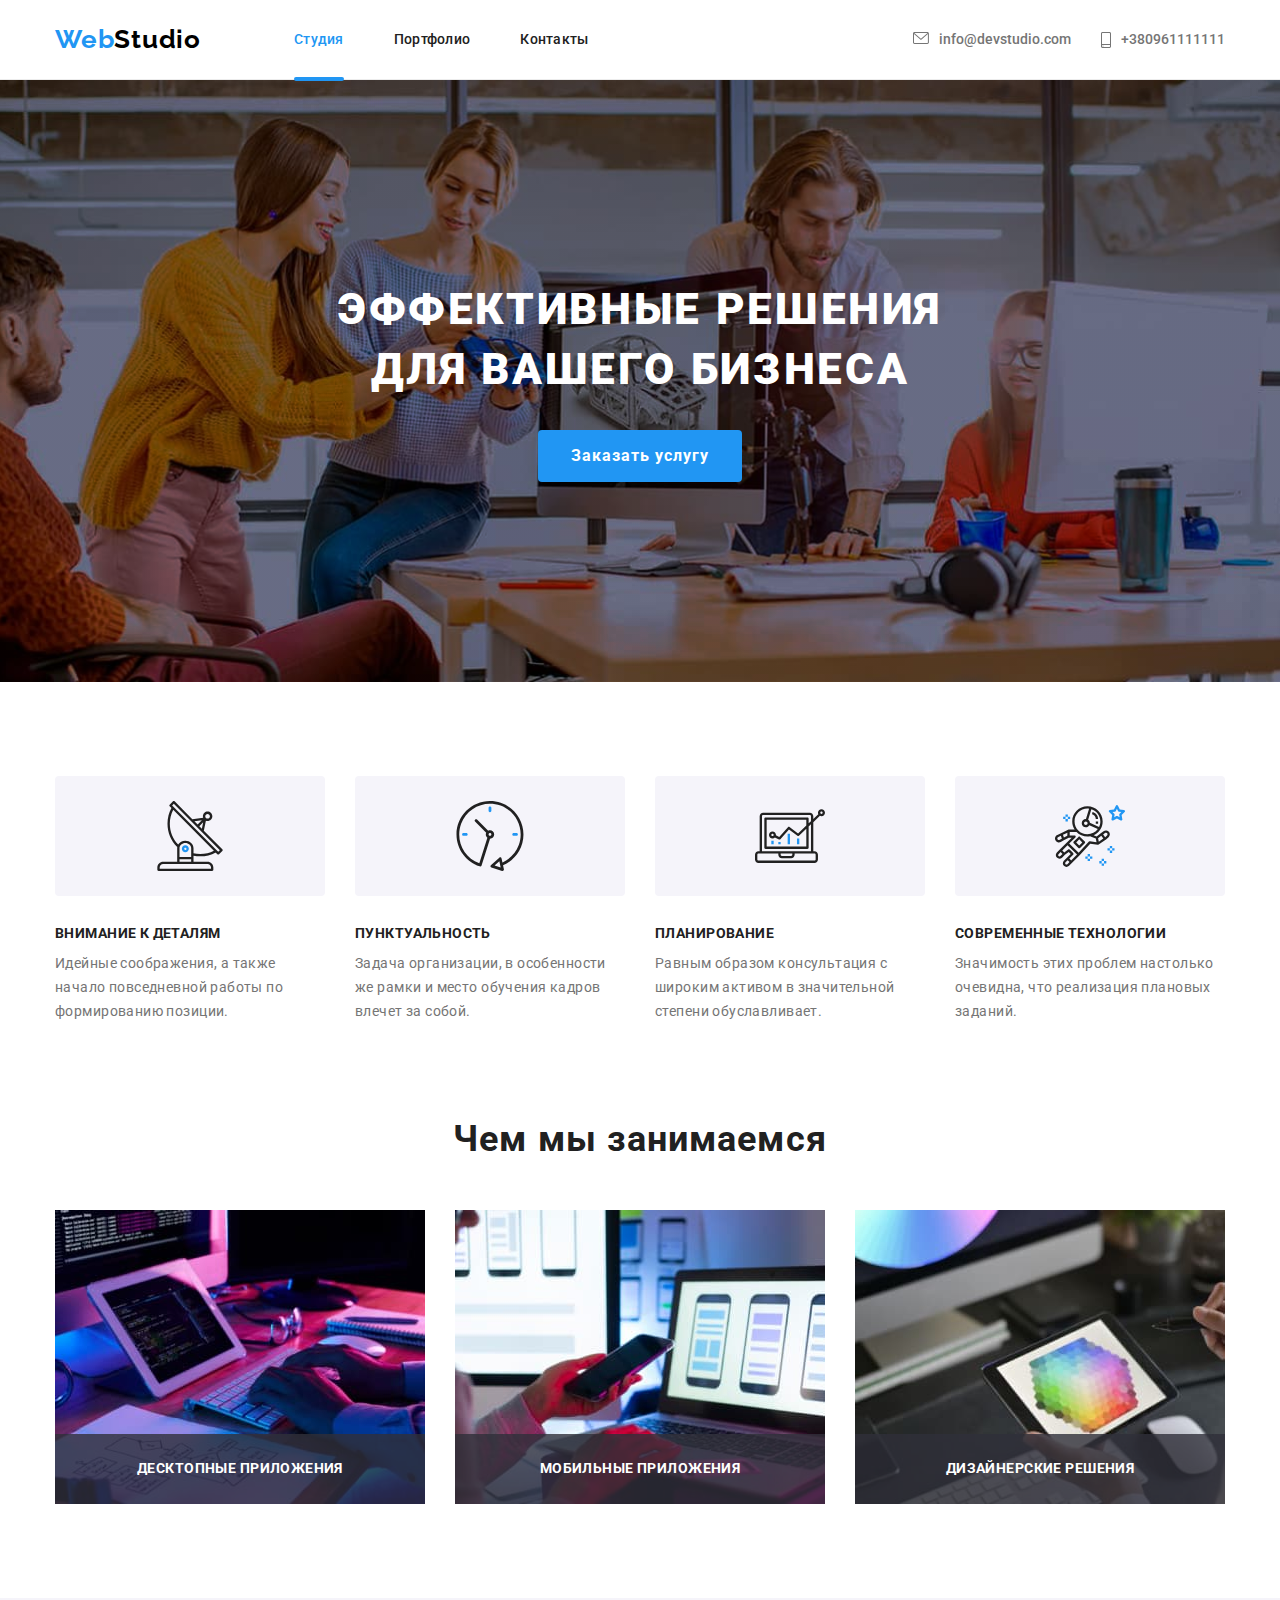
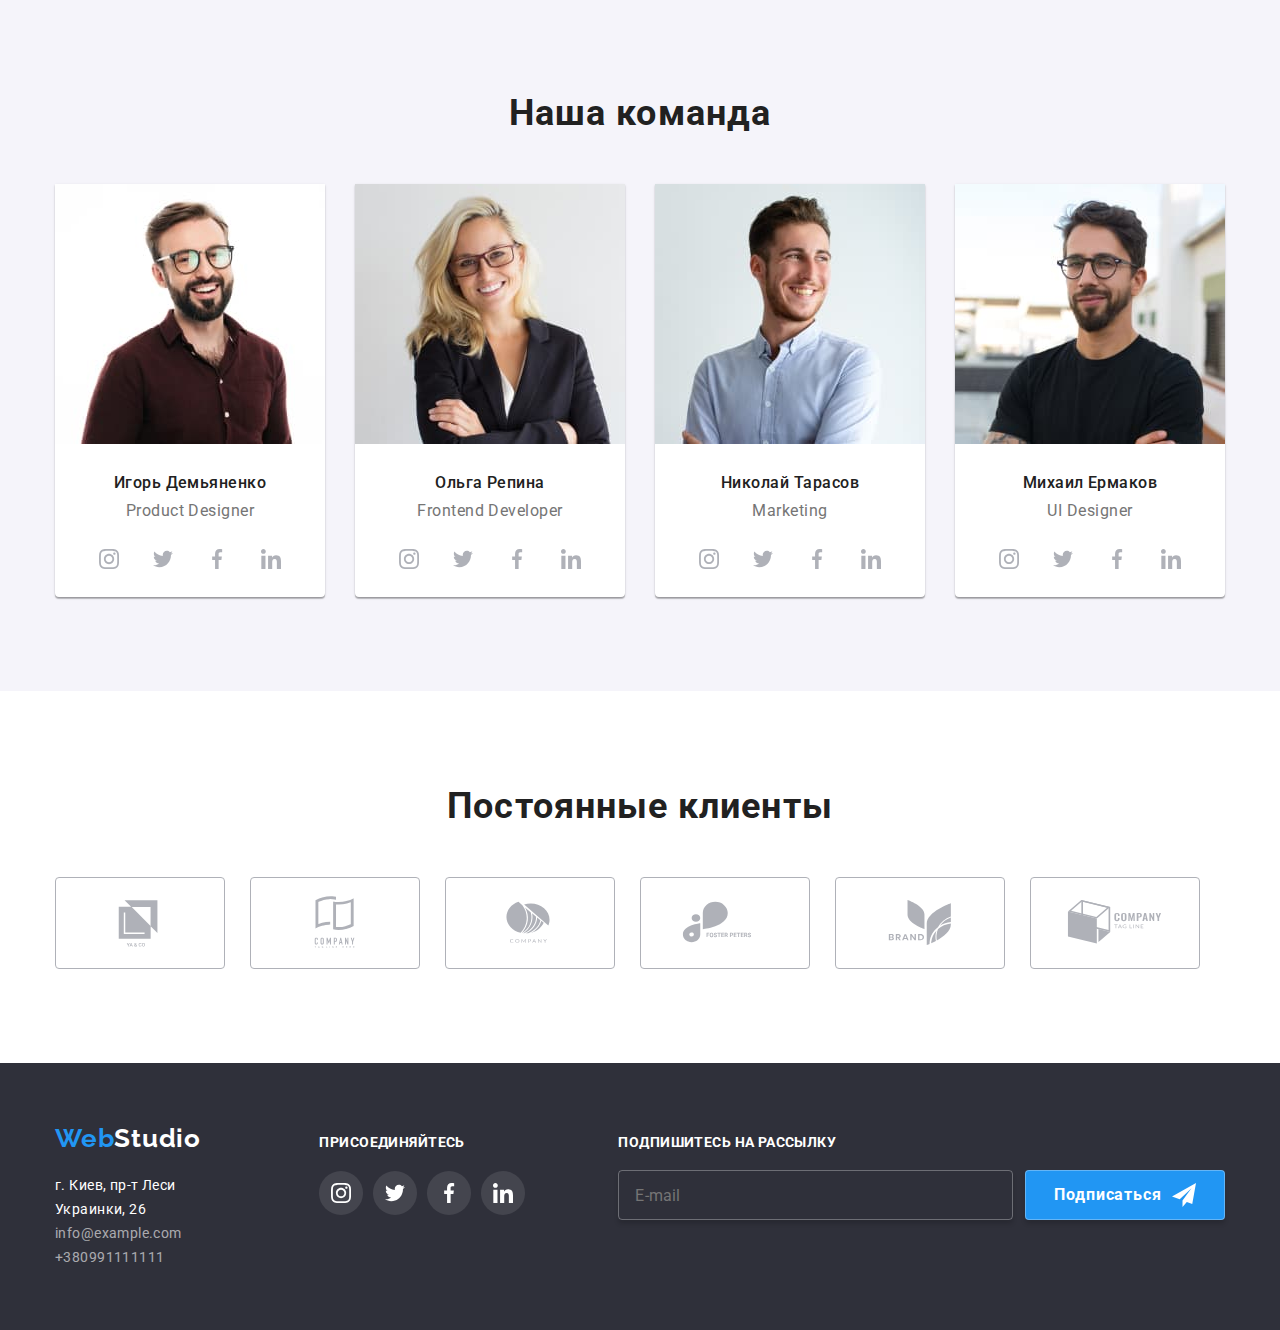
==== commit b65df5e9: "some fix" ====
--- a/index.html
+++ b/index.html
@@ -63,13 +63,13 @@
                             <a href="#" class="mobile-menu__social-link">Instagram</a>
                         </li>
                         <li class="menu__social-list">
-                            <a href="#" class="mobile-menu__social-link">Twitter</a>
+                            <a href="#" class="menu__social-link">Twitter</a>
                         </li>
                         <li class="menu__social-list">
-                            <a href="#" class="mobile-menu__social-link">Facebook</a>
+                            <a href="#" class="menu__social-link">Facebook</a>
                         </li>
                         <li class="menu__social-list">
-                            <a href="#" class="mobile-menu__social-link">LinkedIn</a>
+                            <a href="#" class="menu__social-link">LinkedIn</a>
                         </li>
                     </ul>
                 </div>
@@ -638,13 +638,14 @@
             
                 </div>
             
-                <label class="checkbox">
-            
-                    <input class="checkbox__input" type="checkbox">
-                    <span class="checkbox__icon"></span>
-                    <span>Соглашаюсь с рассылкой и принимаю
-                        <a href="" class="checkbox__policy">Условия договора</a> </span>
-                </label>
+                <div class="checkbox">
+                    <label class="checkbox__label">
+                        <input class="checkbox__input" type="checkbox">
+                        <span class="checkbox__icon"></span>
+                        <span>Соглашаюсь с рассылкой и принимаю
+                            <a href="" class="checkbox__policy">Условия договора</a> </span>
+                    </label>
+                </div>
             
                 <div class="modal-submit">
                     <button class="modal-submit__button" type="submit">Отправить</button>
--- a/css/main.min.css
+++ b/css/main.min.css
@@ -1,2 +1,2 @@
-:root{--main-color: #212121;--secondary-color: #757575;--adress-hero-color: #FFFFFF;--hover-color: #2196F3;--hero-bgc: #2F303A;--header-border-color: #ECECEC;--image-border-color: #EEEEEE;--first-logo-color: #000000;--second-logo-color: #2196F3;--footer-contacts-color: rgba(255, 255, 255, 0.6);--footer-bgc: #2F303A;--section-command-bgc: #F5F4FA;--button-hover-bgc: rgba(24, 140, 232, 1);--general-font: 'Roboto', sans-serif;--secondary-font: 'Raleway', sans-serif;--button-font-family: inherit;--clients-icon-color: #AFB1B8}html{-webkit-box-sizing:border-box;box-sizing:border-box}*,*::before,*::after{-webkit-box-sizing:inherit;box-sizing:inherit}ul,li,p,span,h1,h2,h3{margin:0;padding:0}body{color:var(--main-color);font-family:var(--general-font),var(--secondary-font)}.body--scroll-hidden{-ms-overflow-style:none;scrollbar-width:none;overflow-y:hidden}.body--scroll-hidden::-webkit-scrollbar{display:none}.section{padding-top:60px;padding-bottom:60px}@media screen and (min-width: 1024px){.section{padding-top:94px;padding-bottom:94px}}.container{padding-left:15px;padding-right:15px;margin-left:auto;margin-right:auto}@media screen and (min-width: 480px){.container{width:480px}}@media screen and (min-width: 768px){.container{width:768px}}@media screen and (min-width: 1200px){.container{width:1200px}}.header{height:60px;border-bottom:1px solid var(--header-border-color);-webkit-box-sizing:border-box;box-sizing:border-box;background-color:var(--adress-hero-color)}@media screen and (min-width: 768px){.header{height:80px}}.logo{display:block;padding:24px 0 25px 0;font-family:var(--secondary-font);font-weight:700;font-size:24px;line-height:1.19;letter-spacing:0.03em;text-decoration:none;text-align:left}@media screen and (min-width: 768px){.logo{margin-right:83px;text-align:center}}@media screen and (min-width: 1200px){.logo{margin-right:93px;font-size:26px}}.logo__web{color:var(--second-logo-color)}.logo__studio{color:var(--first-logo-color)}.contact{display:-webkit-box;display:-ms-flexbox;display:flex;-webkit-box-orient:vertical;-webkit-box-direction:reverse;-ms-flex-direction:column-reverse;flex-direction:column-reverse;list-style-type:none;margin-left:auto}@media screen and (max-width: 767px){.contact{display:none}}@media screen and (min-width: 768px) and (max-width: 1199px){.contact{display:-webkit-box;display:-ms-flexbox;display:flex;-webkit-box-orient:vertical;-webkit-box-direction:normal;-ms-flex-direction:column;flex-direction:column;-ms-flex-wrap:wrap;flex-wrap:wrap;-webkit-box-align:baseline;-ms-flex-align:baseline;align-items:baseline;margin-left:auto}}@media screen and (min-width: 1200px){.contact{-ms-flex-wrap:nowrap;flex-wrap:nowrap;-webkit-box-orient:horizontal;-webkit-box-direction:normal;-ms-flex-direction:row;flex-direction:row;width:auto;margin-left:auto}}.contact__item{fill:var(--secondary-color);font-weight:500;line-height:1.17}@media screen and (max-width: 767px){.contact__item:first-child{font-weight:500;font-size:24px;margin-bottom:64px}.contact__item:last-child{margin-bottom:32px;font-size:34px}}@media screen and (min-width: 768px) and (max-width: 1199px){.contact__item{margin-bottom:10px;font-size:12px}.contact__item:last-child{margin-bottom:0}}@media screen and (min-width: 1200px){.contact__item{margin-right:30px;font-size:14px}.contact__item:last-child{margin-right:0}}.contact__link{display:-webkit-box;display:-ms-flexbox;display:flex;color:var(--secondary-color);text-decoration:none;-webkit-transition-property:color, fill;transition-property:color, fill;-webkit-transition-duration:250ms;transition-duration:250ms;-webkit-transition-timing-function:cubic-bezier(0.4, 0, 0.2, 1);transition-timing-function:cubic-bezier(0.4, 0, 0.2, 1)}.contact__link:hover,.contact__link:focus{color:var(--hover-color);fill:var(--hover-color)}@media screen and (min-width: 768px){.contact__link{font-size:12px}}@media screen and (min-width: 1200px){.contact__link{font-size:14px;line-height:1.14;padding:32px 0}}.contact__icon{margin-right:10px}@media screen and (max-width: 767px){.contact__icon{display:none}}.menu__contact{display:-webkit-box;display:-ms-flexbox;display:flex;list-style-type:none;-webkit-box-orient:vertical;-webkit-box-direction:reverse;-ms-flex-direction:column-reverse;flex-direction:column-reverse}@media screen and (min-width: 768px){.menu__contact{display:none}}@media screen and (min-width: 768px){.flex-nav{display:-webkit-box;display:-ms-flexbox;display:flex;-webkit-box-align:center;-ms-flex-align:center;align-items:center}}@media screen and (min-width: 768px){.menu{display:-webkit-box;display:-ms-flexbox;display:flex}}.menu__list{font-weight:500;font-size:40px;list-style-type:none;line-height:1.14}@media screen and (max-width: 767px){.menu__list{margin-bottom:32px}.menu__list:last-child{margin-bottom:0}}@media screen and (min-width: 768px){.menu__list{font-size:14px;line-height:1.14;letter-spacing:0.02em;margin-right:50px}.menu__list:last-child{margin-right:0}}.menu__link{display:block;color:var(--main-color);text-decoration:none;-webkit-transition:color 250ms cubic-bezier(0.4, 0, 0.2, 1);transition:color 250ms cubic-bezier(0.4, 0, 0.2, 1)}.menu__link:hover,.menu__link:focus{color:var(--hover-color)}@media screen and (min-width: 768px){.menu__link{position:relative;padding:32px 0px}}.menu__link--active{color:var(--hover-color)}@media screen and (min-width: 768px){.menu__link--active::after{content:"";display:block;margin-bottom:-1px;position:absolute;left:0;bottom:0;width:100%;height:4px;background-color:var(--hover-color);border-radius:2px}}@media screen and (max-width: 767px){.mobile-menu{display:none}.mobile-menu.is-open{position:fixed;top:0;left:0;right:0;bottom:0;max-width:100%;z-index:1;display:-webkit-box;display:-ms-flexbox;display:flex;-webkit-box-orient:vertical;-webkit-box-direction:normal;-ms-flex-direction:column;flex-direction:column;padding:48px 40px;background-color:var(--adress-hero-color);-webkit-box-shadow:0px 4px 8px rgba(0,0,0,0.04),0px 2px 4px rgba(0,0,0,0.08),0px 1px 3px rgba(0,0,0,0.16);box-shadow:0px 4px 8px rgba(0,0,0,0.04),0px 2px 4px rgba(0,0,0,0.08),0px 1px 3px rgba(0,0,0,0.16)}}@media screen and (min-width: 768px){.mobile-menu{display:-webkit-box;display:-ms-flexbox;display:flex;-webkit-box-orient:horizontal;-webkit-box-direction:normal;-ms-flex-direction:row;flex-direction:row;-webkit-box-pack:center;-ms-flex-pack:center;justify-content:center;-webkit-box-align:center;-ms-flex-align:center;align-items:center}}@media screen and (max-width: 767px){.mobile-menu__nav{-webkit-box-flex:1;-ms-flex-positive:1;flex-grow:1}}@media screen and (min-width: 768px){.mobile-menu__nav{display:-webkit-box;display:-ms-flexbox;display:flex;-webkit-box-align:center;-ms-flex-align:center;align-items:center}}.menu__social{display:-webkit-box;display:-ms-flexbox;display:flex}@media screen and (min-width: 768px){.menu__social{display:none}}.menu__social-list{-webkit-box-orient:vertical;-webkit-box-direction:reverse;-ms-flex-direction:column-reverse;flex-direction:column-reverse;padding-right:10px;margin-left:10px;list-style:none;font-weight:500;font-size:18px;line-height:1.22;letter-spacing:0.02em;text-decoration:none;border-right:1px solid rgba(33,33,33,0.2)}.menu__social-list:first-child{margin-left:0}.menu__social-list:last-child{border-right:none}.menu__social-link{display:block;color:var(--hover-color);text-decoration:none}.mobile-menu__button{display:-webkit-inline-box;display:-ms-inline-flexbox;display:inline-flex;position:absolute;top:15px;right:10px;-webkit-box-align:center;-ms-flex-align:center;align-items:center;-webkit-box-pack:center;-ms-flex-pack:center;justify-content:center;padding:0;border:0;background-color:transparent;z-index:2}.mobile-menu__button:hover,.mobile-menu__button:focus{fill:var(--hover-color)}.mobile-menu__button .mobile-menu__icon-close{display:none}.mobile-menu__button.is-open .mobile-menu__icon-close{display:block}.mobile-menu__button.is-open .mobile-menu__icon{display:none}@media screen and (min-width: 768px){.mobile-menu__button{display:none}}.hero{margin-left:auto;margin-right:auto;padding-top:118px;padding:118px 60px;max-width:1600px;background:url(./../images/heroimg@1x.jpg);background-repeat:no-repeat;background-size:cover;background-position:center;background-color:rgba(47,48,58,0.4);background-blend-mode:overlay;text-align:center}@media screen and (min-width: 768px){.hero{background:url(./../images/heroimg@2x.jpg)}}@media screen and (min-width: 1200px), (min-device-pixel-ratio: 2), (-webkit-min-device-pixel-ratio: 2), (min-resolution: 192dpi){.hero{background:url(./../images/heroimg@3x.jpg);padding:200px 0;background-size:cover;background-position:center;background-color:rgba(47,48,58,0.4);background-blend-mode:overlay;text-align:center}}.hero__title{color:var(--adress-hero-color);font-weight:900;font-size:26px;line-height:1.62;text-align:center;letter-spacing:0.06em;text-transform:uppercase}@media screen and (min-width: 1200px){.hero__title{max-width:696px;margin-left:auto;margin-right:auto;font-size:44px;line-height:1.36}}.hero__button{display:inline-block;font-weight:700;font-size:16px;line-height:1.88;letter-spacing:0.06em;border:1px solid transparent;border-radius:4px;padding:10px 32px;margin-top:30px;cursor:pointer;color:var(--adress-hero-color);background-color:var(--hover-color);font-family:var(--button-font-family);-webkit-transition:color 250ms cubic-bezier(0.4, 0, 0.2, 1);transition:color 250ms cubic-bezier(0.4, 0, 0.2, 1)}.hero__button:hover,.hero__button:focus{background-color:var(--button-hover-bgc)}.backdrop{position:fixed;top:0;left:0;width:100%;height:100%;background:rgba(0,0,0,0.2);-webkit-transition-property:opacity, visibility;transition-property:opacity, visibility;-webkit-transition-duration:250ms;transition-duration:250ms;-webkit-transition-timing-function:cubic-bezier(0.4, 0, 0.2, 1);transition-timing-function:cubic-bezier(0.4, 0, 0.2, 1)}.is-hidden{visibility:hidden;opacity:0;pointer-events:none}.modal{position:absolute;padding:40px;top:50%;left:50%;min-width:320px;max-width:528px;min-height:320px;max-height:609px;-webkit-transform:translate(-50%, -50%);transform:translate(-50%, -50%);background-color:var(--adress-hero-color);-webkit-box-shadow:0px 1px 3px rgba(0,0,0,0.12),0px 1px 1px rgba(0,0,0,0.14),0px 2px 1px rgba(0,0,0,0.2);box-shadow:0px 1px 3px rgba(0,0,0,0.12),0px 1px 1px rgba(0,0,0,0.14),0px 2px 1px rgba(0,0,0,0.2);border-radius:4px;z-index:3}.modal-submit{display:-webkit-box;display:-ms-flexbox;display:flex;-webkit-box-align:center;-ms-flex-align:center;align-items:center;-webkit-box-pack:center;-ms-flex-pack:center;justify-content:center}.modal-submit__button{width:200px;height:50px;padding:0;color:var(--adress-hero-color);background-color:var(--hover-color);border:1px solid rgba(255,255,255,0.3);-webkit-box-sizing:border-box;box-sizing:border-box;-webkit-box-shadow:0px 4px 4px rgba(0,0,0,0.15);box-shadow:0px 4px 4px rgba(0,0,0,0.15);border-radius:4px;font-weight:700;font-size:16px;line-height:1.88;cursor:pointer;letter-spacing:0.06em}.modal__button{position:absolute;top:8px;right:8px;display:-webkit-box;display:-ms-flexbox;display:flex;background-color:#FFFFFF;width:30px;height:30px;border:1px solid rgba(0,0,0,0.1);border-radius:50%;-webkit-box-sizing:border-box;box-sizing:border-box;-webkit-box-pack:center;-ms-flex-pack:center;justify-content:center;-webkit-box-align:center;-ms-flex-align:center;align-items:center;cursor:pointer}.modal__close{fill:var(--first-logo-color);cursor:pointer;-webkit-transition:fill 250ms cubic-bezier(0.4, 0, 0.2, 1);transition:fill 250ms cubic-bezier(0.4, 0, 0.2, 1)}.modal__close:hover{fill:var(--hover-color)}.modal__title{display:block;font-weight:700;font-size:20px;line-height:1.5;text-align:center;letter-spacing:0.03em;margin-bottom:12px;min-width:100%}@media screen and (min-width: 1200px){.modal__title{font-size:20px;line-height:1.15}}.modal-form{display:-webkit-box;display:-ms-flexbox;display:flex;-webkit-box-orient:vertical;-webkit-box-direction:normal;-ms-flex-direction:column;flex-direction:column;margin-bottom:10px}.modal-form__label{color:var(--secondary-color);position:relative;font-size:12px;line-height:1.17}.modal-form__input{display:inline-block;color:var(--secondary-color);width:100%;height:40px;margin-top:4px;padding:12px 42px;border:1px solid rgba(33,33,33,0.2);-webkit-box-sizing:border-box;box-sizing:border-box;border-radius:4px;-webkit-transition-property:border;transition-property:border;-webkit-transition-duration:250ms;transition-duration:250ms;-webkit-transition-timing-function:cubic-bezier(0.4, 0, 0.2, 1);transition-timing-function:cubic-bezier(0.4, 0, 0.2, 1);outline:none}.modal-form__input:focus+.modal-form__icons{fill:var(--hover-color);border-color:var(--hover-color)}.modal-form__icons{display:block;position:absolute;top:50%;left:12px;margin:0;-webkit-transition-property:fill;transition-property:fill;-webkit-transition-duration:250ms;transition-duration:250ms;-webkit-transition-timing-function:cubic-bezier(0.4, 0, 0.2, 1);transition-timing-function:cubic-bezier(0.4, 0, 0.2, 1)}.modal-comment{display:-webkit-box;display:-ms-flexbox;display:flex;-webkit-box-orient:vertical;-webkit-box-direction:normal;-ms-flex-direction:column;flex-direction:column;height:120px;font-size:12px;line-height:1.17;margin-bottom:20px;letter-spacing:0.01em}.modal-comment__textfield{display:-webkit-box;display:-ms-flexbox;display:flex;-webkit-box-orient:vertical;-webkit-box-direction:normal;-ms-flex-direction:column;flex-direction:column;color:var(--secondary-color);margin-bottom:4px}.modal-comment__textarea{color:var(--secondary-color);padding:12px 16px;min-width:290px;height:448px;border:1px solid rgba(33,33,33,0.2);-webkit-box-sizing:border-box;box-sizing:border-box;border-radius:4px;letter-spacing:0.01em;-webkit-transition-property:border-color;transition-property:border-color;-webkit-transition-duration:250ms;transition-duration:250ms;-webkit-transition-timing-function:cubic-bezier(0.4, 0, 0.2, 1);transition-timing-function:cubic-bezier(0.4, 0, 0.2, 1);outline:none;resize:none}.modal-comment__textarea:focus{border-color:var(--hover-color)}.checkbox{display:-webkit-box;display:-ms-flexbox;display:flex;-webkit-box-align:center;-ms-flex-align:center;align-items:center;-webkit-box-pack:center;-ms-flex-pack:center;justify-content:center;margin-bottom:30px;font-size:14px;line-height:1.714;letter-spacing:0.03em;color:var(--secondary-color)}.checkbox__input{position:absolute;width:1px;height:1px;margin:-1px;border:0;padding:0;white-space:nowrap;-webkit-clip-path:inset(100%);clip-path:inset(100%);overflow:hidden}.checkbox__input:checked+.checkbox__icon{border-color:transparent;fill:none;border:#2196F3;background-color:#2196F3;background-image:url("../images/iconcheck-1.svg");background-size:contain;background-origin:border-box}.checkbox__icon{display:inline-block;left:0;border:2px solid #212121;border-radius:3px;margin-right:7px;width:16px;height:15px;cursor:pointer;-webkit-transition:background-color 250ms cubic-bezier(0.4, 0, 0.2, 1);transition:background-color 250ms cubic-bezier(0.4, 0, 0.2, 1)}.checkbox__policy{font-size:12px;line-height:1.17;letter-spacing:0.03em;-webkit-text-decoration-line:underline;text-decoration-line:underline}@media screen and (min-width: 1200px){.checkbox__policy{font-size:14px;line-height:1.71px}}.visually-hiden{position:absolute;width:1px;height:1px;margin:-1px;border:0;padding:0;white-space:nowrap;-webkit-clip-path:inset(100%);clip-path:inset(100%);overflow:hidden}.feature{padding-top:0px}@media screen and (max-width: 1199px){.feature{display:none}}.feature-images{display:-webkit-box;display:-ms-flexbox;display:flex;-webkit-box-orient:horizontal;-webkit-box-direction:normal;-ms-flex-direction:row;flex-direction:row;-webkit-box-align:center;-ms-flex-align:center;align-items:center;-webkit-box-pack:center;-ms-flex-pack:center;justify-content:center;max-width:100%;list-style:none}.feature-images__list{position:relative;margin-right:30px}.feature-images__list:last-child{margin-right:0}.feature-images__position{display:-webkit-box;display:-ms-flexbox;display:flex;position:absolute;left:0;bottom:0;background:rgba(47,48,58,0.8);width:370px;height:70px;-webkit-box-align:center;-ms-flex-align:center;align-items:center;-webkit-box-pack:center;-ms-flex-pack:center;justify-content:center}.feature-images__img{display:block;width:370px;height:auto}.feature-images__title{color:var(--adress-hero-color);font-weight:700;font-size:14px;line-height:1.14;letter-spacing:0.03em;text-transform:uppercase}.benefits{display:-webkit-box;display:-ms-flexbox;display:flex}@media screen and (max-width: 1199px){.benefits{-ms-flex-wrap:wrap;flex-wrap:wrap;max-width:100%;gap:30px}}@media screen and (min-width: 1200px){.benefits{-webkit-box-pack:center;-ms-flex-pack:center;justify-content:center;-webkit-box-align:center;-ms-flex-align:center;align-items:center}}.benefits__list{-webkit-box-flex:100%;-ms-flex:100%;flex:100%;list-style:none}@media screen and (min-width: 768px) and (max-width: 1199px){.benefits__list{-webkit-box-flex:calc(50% - 30px);-ms-flex:calc(50% - 30px);flex:calc(50% - 30px)}}@media screen and (min-width: 1200px){.benefits__list{display:inline-block;margin-right:30px;border-radius:4px}.benefits__list:last-child{margin-right:0}}.benefits__item{display:-webkit-box;display:-ms-flexbox;display:flex;-webkit-box-pack:center;-ms-flex-pack:center;justify-content:center;-webkit-box-align:center;-ms-flex-align:center;align-items:center;height:120px;margin-bottom:30px;background-color:var(--section-command-bgc);border-radius:4px}@media screen and (min-width: 1200px){.benefits__item{width:270px}}.benefits__title{margin-bottom:10px;font-weight:700;font-size:14px;line-height:1.14;text-transform:uppercase;letter-spacing:0.03em;text-align:center}@media screen and (min-width: 768px){.benefits__title{text-align:left}}.benefits__description{color:var(--secondary-color);font-size:14px;line-height:1.71;letter-spacing:0.03em;text-align:left}.command{display:block;list-style-type:none}@media screen and (min-width: 768px) and (max-width: 1199px){.command{display:-webkit-box;display:-ms-flexbox;display:flex;-ms-flex-wrap:wrap;flex-wrap:wrap;gap:30px}}@media screen and (min-width: 1200px){.command{display:-webkit-box;display:-ms-flexbox;display:flex;-webkit-box-pack:center;-ms-flex-pack:center;justify-content:center;-webkit-box-align:center;-ms-flex-align:center;align-items:center}}.command-item{background-color:var(--section-command-bgc)}.command__list{list-style:none;background-color:var(--adress-hero-color);-webkit-box-shadow:0px 1px 3px rgba(0,0,0,0.12),0px 1px 1px rgba(0,0,0,0.14),0px 2px 1px rgba(0,0,0,0.2);box-shadow:0px 1px 3px rgba(0,0,0,0.12),0px 1px 1px rgba(0,0,0,0.14),0px 2px 1px rgba(0,0,0,0.2);border-radius:0px 0px 4px 4px;text-align:center}@media screen and (max-width: 767px){.command__list{margin-bottom:30px}.command__list:last-child{margin-bottom:0}}@media screen and (max-width: 1199px){.command__list{-webkit-box-flex:100%;-ms-flex:100%;flex:100%}}@media screen and (min-width: 768px) and (max-width: 1199px){.command__list{-webkit-box-flex:calc(50% - 30px);-ms-flex:calc(50% - 30px);flex:calc(50% - 30px)}}@media screen and (min-width: 1200px){.command__list{margin-right:30px;margin-bottom:0}.command__list:last-child{margin-right:0}}.command__photo{display:block;height:auto;width:100%}@media screen and (min-width: 1200px){.command__photo{width:270px}}.team{padding-top:30px;padding-bottom:16px;text-align:center}.team__name{margin-bottom:10px;font-size:16px;font-weight:500;line-height:1.17;letter-spacing:0.03em}.team__work{color:var(--secondary-color);font-size:16px;margin-bottom:16px;line-height:1.17;letter-spacing:0.03em}.client{display:-webkit-box;display:-ms-flexbox;display:flex}@media screen and (max-width: 1199px){.client{-ms-flex-wrap:wrap;flex-wrap:wrap;-webkit-box-pack:justify;-ms-flex-pack:justify;justify-content:space-between;gap:30px}}@media screen and (min-width: 1200px){.client{-webkit-box-pack:center;-ms-flex-pack:center;justify-content:center;-webkit-box-align:center;-ms-flex-align:center;align-items:center}}.client__item{-webkit-box-flex:calc(50% - 30px);-ms-flex:calc(50% - 30px);flex:calc(50% - 30px);list-style-type:none}@media screen and (min-width: 768px) and (max-width: 1199px){.client__item{-webkit-box-flex:33%;-ms-flex:33%;flex:33%;-webkit-box-flex:calc(33% - 30px);-ms-flex:calc(33% - 30px);flex:calc(33% - 30px)}}@media screen and (min-width: 1200px){.client__item{list-style-type:none}}.client__link{display:-webkit-box;display:-ms-flexbox;display:flex;height:92px;-webkit-box-pack:center;-ms-flex-pack:center;justify-content:center;-webkit-box-align:center;-ms-flex-align:center;align-items:center;fill:var(--clients-icon-color);border:1px solid #AFB1B8;border-radius:4px;-webkit-transition-property:fill, border-color;transition-property:fill, border-color;-webkit-transition-duration:250ms;transition-duration:250ms;-webkit-transition-timing-function:cubic-bezier(0.4, 0, 0.2, 1);transition-timing-function:cubic-bezier(0.4, 0, 0.2, 1)}.client__link:hover,.client__link:focus{fill:var(--hover-color);border-color:var(--hover-color)}@media screen and (min-width: 1200px){.client__link{width:170px}}.footer-adress{display:inline-block;margin:0;padding:0}@media screen and (min-width: 480px) and (max-width: 1199px){.footer-adress{display:-webkit-box;display:-ms-flexbox;display:flex;-webkit-box-orient:vertical;-webkit-box-direction:normal;-ms-flex-direction:column;flex-direction:column;-webkit-box-pack:center;-ms-flex-pack:center;justify-content:center;-webkit-box-align:center;-ms-flex-align:center;align-items:center;-webkit-box-flex:50%;-ms-flex:50%;flex:50%}}.adress{font-style:normal;font-size:14px;line-height:1.71;display:-webkit-box;display:-ms-flexbox;display:flex;-webkit-box-orient:vertical;-webkit-box-direction:normal;-ms-flex-direction:column;flex-direction:column;-webkit-box-align:start;-ms-flex-align:start;align-items:flex-start}@media screen and (min-width: 1200px){.adress{text-align:left}}.adress__maplink{display:block;color:var(--adress-hero-color);letter-spacing:0.03em;text-decoration:none;-webkit-transition:color 250ms cubic-bezier(0.4, 0, 0.2, 1);transition:color 250ms cubic-bezier(0.4, 0, 0.2, 1)}.adress__maplink:hover,.adress__maplink:focus{color:var(--hover-color)}@media screen and (max-width: 1199px){.adress__link{margin-bottom:9px}.adress__link:last-child{margin-bottom:60px}}@media screen and (max-width: 1199px) and (min-width: 1200px){.adress__link{margin-bottom:6px}.adress__link:first-child{margin-bottom:0}}.adress__link .adress__contacts{display:block;color:var(--footer-contacts-color);font-size:14px;line-height:1.71;letter-spacing:0.03em;text-decoration:none;-webkit-transition:color 250ms cubic-bezier(0.4, 0, 0.2, 1);transition:color 250ms cubic-bezier(0.4, 0, 0.2, 1)}.adress__link .adress__contacts:hover,.adress__link .adress__contacts:focus{color:var(--hover-color)}.adress__nav{list-style-type:none}.footer-form__title{display:-webkit-inline-box;display:-ms-inline-flexbox;display:inline-flex;color:var(--adress-hero-color);margin-bottom:20px;font-weight:700;font-size:14px;line-height:16px;letter-spacing:0.03em;text-transform:uppercase;text-align:center}@media screen and (min-width: 1200px){.form{display:-webkit-box;display:-ms-flexbox;display:flex;-webkit-box-align:end;-ms-flex-align:end;align-items:flex-end;-webkit-box-pack:justify;-ms-flex-pack:justify;justify-content:space-between}}.form__item{text-align:center;list-style:none;outline:none}@media screen and (min-width: 1200px){.form__item{margin-right:12px}.form__item:last-child{margin-right:0}}.form__item input[type=email]{display:-webkit-box;display:-ms-flexbox;display:flex;-webkit-box-flex:100%;-ms-flex:100%;flex:100%;min-width:320px;color:rgba(255,255,255,0.6);height:50px;padding:15px 16px;color:var(--secondary-color);font-weight:400;font-size:12px;line-height:14px;letter-spacing:0.01em;font-size:16px;line-height:1.87;background:inherit;border:1px solid rgba(255,255,255,0.3);border-radius:4px;-webkit-box-shadow:0px 4px 4px rgba(0,0,0,0.15);box-shadow:0px 4px 4px rgba(0,0,0,0.15);-webkit-transition:border 250ms cubic-bezier(0.4, 0, 0.2, 1);transition:border 250ms cubic-bezier(0.4, 0, 0.2, 1);outline:none}@media screen and (max-width: 1199px){.form__item input[type=email]{margin-bottom:20px}}.form__item input[type=email]:focus{border-color:var(--hover-color)}.form__button{display:-webkit-box;display:-ms-flexbox;display:flex;width:200px;height:50px;padding:0;color:var(--adress-hero-color);background-color:var(--hover-color);border:1px solid rgba(255,255,255,0.3);-webkit-box-sizing:border-box;box-sizing:border-box;-webkit-box-shadow:0px 4px 4px rgba(0,0,0,0.15);box-shadow:0px 4px 4px rgba(0,0,0,0.15);border-radius:4px;font-weight:700;font-size:16px;line-height:1.88;-webkit-box-align:center;-ms-flex-align:center;align-items:center;-webkit-box-pack:center;-ms-flex-pack:center;justify-content:center;letter-spacing:0.06em;cursor:pointer}@media screen and (max-width: 1199px){.form__button{margin-left:auto;margin-right:auto}}.form__icon{margin-left:10px;fill:var(--adress-hero-color)}.footer-form{display:-webkit-box;display:-ms-flexbox;display:flex}@media screen and (max-width: 1199px){.footer-form{-webkit-box-orient:vertical;-webkit-box-direction:normal;-ms-flex-direction:column;flex-direction:column;-webkit-box-flex:1;-ms-flex:auto;flex:auto;-webkit-box-align:center;-ms-flex-align:center;align-items:center;-webkit-box-pack:center;-ms-flex-pack:center;justify-content:center}}.footer-adress__logo{display:inline-block;margin-bottom:20px;font-family:var(--secondary-font);font-weight:700;font-size:24px;line-height:1.19;letter-spacing:0.03em;text-decoration:none}@media screen and (min-width: 1200px){.footer-adress__logo{font-size:26px}}.logo__foot{color:var(--adress-hero-color)}.footer-position{display:block;text-align:center}@media screen and (min-width: 768px){.footer-position{display:-webkit-box;display:-ms-flexbox;display:flex;-ms-flex-wrap:wrap;flex-wrap:wrap;-webkit-box-align:baseline;-ms-flex-align:baseline;align-items:baseline}}@media screen and (max-width: 767px){.social-link-footer{-webkit-box-flex:50%;-ms-flex:50%;flex:50%;margin-bottom:60px}}@media screen and (min-width: 768px) and (max-width: 1199px){.social-link-footer{-webkit-box-flex:50%;-ms-flex:50%;flex:50%}}@media screen and (min-width: 1200px){.social-link-footer{margin-left:70px;display:-webkit-box;display:-ms-flexbox;display:flex;-webkit-box-orient:vertical;-webkit-box-direction:normal;-ms-flex-direction:column;flex-direction:column;-webkit-box-align:start;-ms-flex-align:start;align-items:flex-start}}.footer-icon{display:-webkit-box;display:-ms-flexbox;display:flex}@media screen and (max-width: 1199px){.footer-icon{-webkit-box-pack:center;-ms-flex-pack:center;justify-content:center;-webkit-box-align:center;-ms-flex-align:center;align-items:center}}@media screen and (min-width: 1200px){.footer-icon{margin-right:93px}}.social-link-footer__title{display:inline-block;color:var(--adress-hero-color);margin-bottom:20px;font-weight:700;font-size:14px;line-height:1.17;letter-spacing:0.03em;text-transform:uppercase}.footer-icon__link{display:-webkit-box;display:-ms-flexbox;display:flex;-webkit-box-align:center;-ms-flex-align:center;align-items:center;-webkit-box-pack:center;-ms-flex-pack:center;justify-content:center;fill:var(--adress-hero-color);border:1px solid transparent;border-radius:50%;width:44px;height:44px;background-color:rgba(255,255,255,0.1);list-style-type:none;-webkit-transition-property:background-color, border-color;transition-property:background-color, border-color;-webkit-transition-duration:250ms;transition-duration:250ms;-webkit-transition-timing-function:cubic-bezier(0.4, 0, 0.2, 1);transition-timing-function:cubic-bezier(0.4, 0, 0.2, 1)}.footer-icon__link:hover,.footer-icon__link:focus{background-color:var(--hover-color);border-color:var(--hover-color)}.footer-icon__list{list-style-type:none;margin-right:10px}.footer-icon__list:last-child{margin-right:0}.footer{max-width:1600px;width:100%;padding:60px 0;-webkit-box-sizing:border-box;box-sizing:border-box;background-color:var(--footer-bgc)}@media screen and (min-width: 1200px){.footer{display:-webkit-box;display:-ms-flexbox;display:flex;-ms-flex-wrap:wrap;flex-wrap:wrap;-webkit-box-pack:center;-ms-flex-pack:center;justify-content:center;-webkit-box-align:center;-ms-flex-align:center;align-items:center}}.portfolio-buttons{display:-webkit-box;display:-ms-flexbox;display:flex;-ms-flex-wrap:wrap;flex-wrap:wrap;gap:8px;margin-bottom:30px}@media screen and (min-width: 768px){.portfolio-buttons{-webkit-box-pack:center;-ms-flex-pack:center;justify-content:center;margin-bottom:50px}}.portfolio-buttons__list{list-style-type:none}@media screen and (min-width: 1200px){.portfolio-buttons__list{margin-right:8px;margin-bottom:0}.portfolio-buttons__list:last-child{margin-right:0}}.portfolio-buttons__filter{padding:6px 22px;border:1px solid transparent;border-radius:4px;cursor:pointer;background-color:var(--section-command-bgc);font-family:var(--button-font-family);font-weight:500;font-size:16px;line-height:1.62;letter-spacing:0.03em;-webkit-transition-property:color, background-color, -webkit-box-shadow;transition-property:color, background-color, -webkit-box-shadow;transition-property:color, background-color, box-shadow;transition-property:color, background-color, box-shadow, -webkit-box-shadow;-webkit-transition-duration:250ms;transition-duration:250ms;-webkit-transition-timing-function:cubic-bezier(0.4, 0, 0.2, 1);transition-timing-function:cubic-bezier(0.4, 0, 0.2, 1)}.portfolio-buttons__filter:hover,.portfolio-buttons__filter:focus{background-color:var(--hover-color);color:var(--adress-hero-color);-webkit-box-shadow:0px 4px 4px rgba(0,0,0,0.25);box-shadow:0px 4px 4px rgba(0,0,0,0.25)}.portfolio-image{-webkit-box-pack:center;-ms-flex-pack:center;justify-content:center;-webkit-box-align:center;-ms-flex-align:center;align-items:center;-webkit-box-flex:100%;-ms-flex:100%;flex:100%;display:-webkit-box;display:-ms-flexbox;display:flex;-ms-flex-wrap:wrap;flex-wrap:wrap;gap:30px;list-style-type:none;width:100%}.portfolio-image__photo{display:block;height:auto;width:100%;height:auto;-o-object-fit:cover;object-fit:cover;-o-object-position:center;object-position:center}.portfolio-image__list{-webkit-box-flex:100%;-ms-flex:100%;flex:100%}@media screen and (min-width: 768px) and (max-width: 1199px){.portfolio-image__list{-webkit-box-flex:calc(50% - 30px);-ms-flex:calc(50% - 30px);flex:calc(50% - 30px)}.portfolio-image__list:last-child a{width:354px}}@media screen and (min-width: 1200px){.portfolio-image__list{-webkit-box-flex:calc(33% - 60px);-ms-flex:calc(33% - 60px);flex:calc(33% - 60px)}}.portfolio-image__link{display:block;text-decoration:none;-webkit-transition:-webkit-box-shadow 250ms cubic-bezier(0.4, 0, 0.2, 1);transition:-webkit-box-shadow 250ms cubic-bezier(0.4, 0, 0.2, 1);transition:box-shadow 250ms cubic-bezier(0.4, 0, 0.2, 1);transition:box-shadow 250ms cubic-bezier(0.4, 0, 0.2, 1), -webkit-box-shadow 250ms cubic-bezier(0.4, 0, 0.2, 1)}.portfolio-image__link:hover{-webkit-box-shadow:0px 4px 4px rgba(0,0,0,0.25);box-shadow:0px 4px 4px rgba(0,0,0,0.25)}.portfolio-image__link:focus{-webkit-transform:translateY(0);transform:translateY(0);-webkit-box-shadow:0px 4px 4px rgba(0,0,0,0.25);box-shadow:0px 4px 4px rgba(0,0,0,0.25)}.portfolio-image__link:hover .overlay__title{-webkit-transform:translateY(0);transform:translateY(0)}.portfolio-image__link:focus .overlay__title{-webkit-transform:translateY(0);transform:translateY(0)}.product{padding:20px 24px;border:1px solid var(--image-border-color);border-top:0;text-decoration:none}@media screen and (min-width: 768px) and (max-width: 1199px){.product{padding:20px 0px 20px 24px}}.product__name{color:var(--main-color);margin-bottom:4px;font-weight:700;font-size:18px;line-height:2;letter-spacing:0.06em}.product__link{color:var(--secondary-color);font-size:16px;line-height:1.88;letter-spacing:0.03em;text-decoration:none}.overlay{position:relative;overflow:hidden}.overlay__title{position:absolute;display:block;min-width:320px;height:100%;top:0;left:0;padding:63px 24px;color:var(--adress-hero-color);background-color:rgba(33,150,243,0.9);font-size:18px;line-height:1.56;letter-spacing:0.03em;text-align:left;-webkit-transform:translateY(100%);transform:translateY(100%);-webkit-transition:-webkit-transform 250ms cubic-bezier(0.4, 0, 0.2, 1);transition:-webkit-transform 250ms cubic-bezier(0.4, 0, 0.2, 1);transition:transform 250ms cubic-bezier(0.4, 0, 0.2, 1);transition:transform 250ms cubic-bezier(0.4, 0, 0.2, 1), -webkit-transform 250ms cubic-bezier(0.4, 0, 0.2, 1)}.social{display:-webkit-box;display:-ms-flexbox;display:flex;-webkit-box-align:center;-ms-flex-align:center;align-items:center;-webkit-box-pack:center;-ms-flex-pack:center;justify-content:center;list-style-type:none}.social__list{margin-right:10px}.social__list:last-child{margin-right:0}.social__link{display:-webkit-box;display:-ms-flexbox;display:flex;color:var(--adress-hero-color);fill:var(--clients-icon-color);border:1px solid transparent;border-radius:50%;width:44px;height:44px;-webkit-box-align:center;-ms-flex-align:center;align-items:center;-webkit-box-pack:center;-ms-flex-pack:center;justify-content:center;-webkit-transition-property:background-color, fill, -webkit-box-shadow;transition-property:background-color, fill, -webkit-box-shadow;transition-property:background-color, fill, box-shadow;transition-property:background-color, fill, box-shadow, -webkit-box-shadow;-webkit-transition-duration:250ms;transition-duration:250ms;-webkit-transition-timing-function:cubic-bezier(0.4, 0, 0.2, 1);transition-timing-function:cubic-bezier(0.4, 0, 0.2, 1)}.social__link:hover,.social__link:focus{fill:var(--adress-hero-color);border:color var(--hover-color);background-color:var(--hover-color);-webkit-box-shadow:0px 4px 4px rgba(0,0,0,0.25);box-shadow:0px 4px 4px rgba(0,0,0,0.25)}.title{margin-bottom:50px;font-weight:700;font-size:36px;line-height:1.17;text-align:center;letter-spacing:0.03em}
+:root{--main-color: #212121;--secondary-color: #757575;--adress-hero-color: #FFFFFF;--hover-color: #2196F3;--hero-bgc: #2F303A;--header-border-color: #ECECEC;--image-border-color: #EEEEEE;--first-logo-color: #000000;--second-logo-color: #2196F3;--footer-contacts-color: rgba(255, 255, 255, 0.6);--footer-bgc: #2F303A;--section-command-bgc: #F5F4FA;--button-hover-bgc: rgba(24, 140, 232, 1);--general-font: 'Roboto', sans-serif;--secondary-font: 'Raleway', sans-serif;--button-font-family: inherit;--clients-icon-color: #AFB1B8}html{-webkit-box-sizing:border-box;box-sizing:border-box}*,*::before,*::after{-webkit-box-sizing:inherit;box-sizing:inherit}ul,li,p,span,h1,h2,h3{margin:0;padding:0}body{color:var(--main-color);font-family:var(--general-font),var(--secondary-font)}.body--scroll-hidden{-ms-overflow-style:none;scrollbar-width:none;overflow-y:hidden}.body--scroll-hidden::-webkit-scrollbar{display:none}.section{padding-top:60px;padding-bottom:60px}@media screen and (min-width: 1024px){.section{padding-top:94px;padding-bottom:94px}}.container{padding-left:15px;padding-right:15px;margin-left:auto;margin-right:auto}@media screen and (min-width: 480px){.container{width:480px}}@media screen and (min-width: 768px){.container{width:768px}}@media screen and (min-width: 1200px){.container{width:1200px}}.header{height:60px;border-bottom:1px solid var(--header-border-color);-webkit-box-sizing:border-box;box-sizing:border-box;background-color:var(--adress-hero-color)}@media screen and (min-width: 768px){.header{height:80px}}.logo{display:block;padding:24px 0 25px 0;font-family:var(--secondary-font);font-weight:700;font-size:24px;line-height:1.19;letter-spacing:0.03em;text-decoration:none;text-align:left}@media screen and (min-width: 768px){.logo{margin-right:83px;text-align:center}}@media screen and (min-width: 1200px){.logo{margin-right:93px;font-size:26px}}.logo__web{color:var(--second-logo-color)}.logo__studio{color:var(--first-logo-color)}@media screen and (max-width: 767px){.menu__contact{display:-webkit-box;display:-ms-flexbox;display:flex;-webkit-box-orient:vertical;-webkit-box-direction:reverse;-ms-flex-direction:column-reverse;flex-direction:column-reverse;-webkit-box-pack:left;-ms-flex-pack:left;justify-content:left;-webkit-box-align:start;-ms-flex-align:start;align-items:flex-start}}.contact{display:-webkit-box;display:-ms-flexbox;display:flex;-webkit-box-orient:vertical;-webkit-box-direction:reverse;-ms-flex-direction:column-reverse;flex-direction:column-reverse;list-style-type:none;margin-left:auto}@media screen and (max-width: 767px){.contact{display:none}}@media screen and (min-width: 768px) and (max-width: 1199px){.contact{display:-webkit-box;display:-ms-flexbox;display:flex;-webkit-box-orient:vertical;-webkit-box-direction:normal;-ms-flex-direction:column;flex-direction:column;-ms-flex-wrap:wrap;flex-wrap:wrap;-webkit-box-align:baseline;-ms-flex-align:baseline;align-items:baseline;margin-left:auto}}@media screen and (min-width: 1200px){.contact{-ms-flex-wrap:nowrap;flex-wrap:nowrap;-webkit-box-orient:horizontal;-webkit-box-direction:normal;-ms-flex-direction:row;flex-direction:row;width:auto;margin-left:auto}}.contact__item{fill:var(--secondary-color);font-weight:500;line-height:1.17}@media screen and (max-width: 767px){.contact__item:first-child{font-weight:500;font-size:24px;margin-bottom:64px}.contact__item:last-child{margin-bottom:32px;font-size:34px}}@media screen and (min-width: 768px) and (max-width: 1199px){.contact__item{margin-bottom:10px;font-size:12px}.contact__item:last-child{margin-bottom:0}}@media screen and (min-width: 1200px){.contact__item{margin-right:30px;font-size:14px}.contact__item:last-child{margin-right:0}}.contact__link{display:-webkit-box;display:-ms-flexbox;display:flex;color:var(--secondary-color);text-decoration:none;-webkit-transition-property:color, fill;transition-property:color, fill;-webkit-transition-duration:250ms;transition-duration:250ms;-webkit-transition-timing-function:cubic-bezier(0.4, 0, 0.2, 1);transition-timing-function:cubic-bezier(0.4, 0, 0.2, 1)}.contact__link:hover,.contact__link:focus{color:var(--hover-color);fill:var(--hover-color)}@media screen and (min-width: 768px){.contact__link{font-size:12px}}@media screen and (min-width: 1200px){.contact__link{font-size:14px;line-height:1.14;padding:32px 0}}.contact__icon{margin-right:10px}@media screen and (max-width: 767px){.contact__icon{display:none}}.menu__contact{display:-webkit-box;display:-ms-flexbox;display:flex;list-style-type:none;-webkit-box-orient:vertical;-webkit-box-direction:reverse;-ms-flex-direction:column-reverse;flex-direction:column-reverse}@media screen and (min-width: 768px){.menu__contact{display:none}}.flex-nav{position:relative}@media screen and (min-width: 768px){.flex-nav{display:-webkit-box;display:-ms-flexbox;display:flex;-webkit-box-align:center;-ms-flex-align:center;align-items:center}}@media screen and (min-width: 768px){.menu{display:-webkit-box;display:-ms-flexbox;display:flex}}.menu__list{font-weight:500;font-size:40px;list-style-type:none;line-height:1.14}@media screen and (max-width: 767px){.menu__list{margin-bottom:32px}.menu__list:last-child{margin-bottom:0}}@media screen and (min-width: 768px){.menu__list{font-size:14px;line-height:1.14;letter-spacing:0.02em;margin-right:50px}.menu__list:last-child{margin-right:0}}.menu__link{display:block;color:var(--main-color);text-decoration:none;-webkit-transition:color 250ms cubic-bezier(0.4, 0, 0.2, 1);transition:color 250ms cubic-bezier(0.4, 0, 0.2, 1)}.menu__link:hover,.menu__link:focus{color:var(--hover-color)}@media screen and (min-width: 768px){.menu__link{position:relative;padding:32px 0px}}.menu__link--active{color:var(--hover-color)}@media screen and (min-width: 768px){.menu__link--active::after{content:"";display:block;margin-bottom:-1px;position:absolute;left:0;bottom:0;width:100%;height:4px;background-color:var(--hover-color);border-radius:2px}}@media screen and (max-width: 767px){.mobile-menu{display:none}.mobile-menu.is-open{position:fixed;top:0;left:0;right:0;bottom:0;max-width:100%;z-index:1;display:-webkit-box;display:-ms-flexbox;display:flex;-webkit-box-orient:vertical;-webkit-box-direction:normal;-ms-flex-direction:column;flex-direction:column;padding:48px 40px;background-color:var(--adress-hero-color);-webkit-box-shadow:0px 4px 8px rgba(0,0,0,0.04),0px 2px 4px rgba(0,0,0,0.08),0px 1px 3px rgba(0,0,0,0.16);box-shadow:0px 4px 8px rgba(0,0,0,0.04),0px 2px 4px rgba(0,0,0,0.08),0px 1px 3px rgba(0,0,0,0.16)}}@media screen and (min-width: 768px){.mobile-menu{display:-webkit-box;display:-ms-flexbox;display:flex;-webkit-box-orient:horizontal;-webkit-box-direction:normal;-ms-flex-direction:row;flex-direction:row;-webkit-box-pack:center;-ms-flex-pack:center;justify-content:center;-webkit-box-align:center;-ms-flex-align:center;align-items:center}}@media screen and (max-width: 767px){.mobile-menu__nav{-webkit-box-flex:1;-ms-flex-positive:1;flex-grow:1}}@media screen and (min-width: 768px){.mobile-menu__nav{display:-webkit-box;display:-ms-flexbox;display:flex;-webkit-box-align:center;-ms-flex-align:center;align-items:center}}.menu__social{display:-webkit-box;display:-ms-flexbox;display:flex}@media screen and (min-width: 768px){.menu__social{display:none}}.menu__social-list{-webkit-box-orient:vertical;-webkit-box-direction:reverse;-ms-flex-direction:column-reverse;flex-direction:column-reverse;padding-right:10px;margin-left:10px;list-style:none;font-weight:500;font-size:18px;line-height:1.22;letter-spacing:0.02em;text-decoration:none;color:var(--hover-color);border-right:1px solid rgba(33,33,33,0.2)}.menu__social-list:first-child{margin-left:0}.menu__social-list:last-child{border-right:none}.menu__social-link{display:block;color:var(--hover-color);text-decoration:none}.mobile-menu__button{display:-webkit-inline-box;display:-ms-inline-flexbox;display:inline-flex;position:absolute;top:15px;right:10px;-webkit-box-align:center;-ms-flex-align:center;align-items:center;-webkit-box-pack:center;-ms-flex-pack:center;justify-content:center;padding:0;border:0;background-color:transparent;z-index:2}.mobile-menu__button:hover,.mobile-menu__button:focus{fill:var(--hover-color)}.mobile-menu__button .mobile-menu__icon-close{display:none}.mobile-menu__button.is-open .mobile-menu__icon-close{display:block}.mobile-menu__button.is-open .mobile-menu__icon{display:none}@media screen and (min-width: 768px){.mobile-menu__button{display:none}}.hero{background-image:-webkit-gradient(linear, left top, left bottom, from(rgba(47,48,58,0.4)), to(rgba(47,48,58,0.4))),url(../images/heroimg@1x.jpg);background-image:linear-gradient(rgba(47,48,58,0.4), rgba(47,48,58,0.4)),url(../images/heroimg@1x.jpg);background-size:cover;background-repeat:no-repeat;background-position:center;max-width:767px;padding:118px 0;margin-left:auto;margin-right:auto;background-blend-mode:overlay;text-align:center}@media (min-device-pixel-ratio: 2), (-webkit-min-device-pixel-ratio: 2), (min-resolution: 192dpi), (min-resolution: 2dppx){.hero{background-image:-webkit-gradient(linear, left top, left bottom, from(rgba(47,48,58,0.4)), to(rgba(47,48,58,0.4))),url(../images/heromobile2x.jpg);background-image:linear-gradient(rgba(47,48,58,0.4), rgba(47,48,58,0.4)),url(../images/heromobile2x.jpg)}}@media screen and (min-width: 768px){.hero{background-image:-webkit-gradient(linear, left top, left bottom, from(rgba(47,48,58,0.4)), to(rgba(47,48,58,0.4))),url(../images/herotablet1x.jpg);background-image:linear-gradient(rgba(47,48,58,0.4), rgba(47,48,58,0.4)),url(../images/herotablet1x.jpg);max-width:1199px}}@media screen and (min-width: 768px) and (min-device-pixel-ratio: 2), screen and (min-width: 768px) and (-webkit-min-device-pixel-ratio: 2), screen and (min-width: 768px) and (min-resolution: 192dpi), screen and (min-width: 768px) and (min-resolution: 2dppx){.hero{background-image:-webkit-gradient(linear, left top, left bottom, from(rgba(47,48,58,0.4)), to(rgba(47,48,58,0.4))),url(../images/herotablet2x.jpg);background-image:linear-gradient(rgba(47,48,58,0.4), rgba(47,48,58,0.4)),url(../images/herotablet2x.jpg)}}@media screen and (min-width: 1200px){.hero{padding:200px 0;background-image:-webkit-gradient(linear, left top, left bottom, from(rgba(47,48,58,0.4)), to(rgba(47,48,58,0.4))),url(../images/herodesk1x.jpg);background-image:linear-gradient(rgba(47,48,58,0.4), rgba(47,48,58,0.4)),url(../images/herodesk1x.jpg);max-width:1600px}}@media screen and (min-width: 1200px) and (min-device-pixel-ratio: 2), screen and (min-width: 1200px) and (-webkit-min-device-pixel-ratio: 2), screen and (min-width: 1200px) and (min-resolution: 192dpi), screen and (min-width: 1200px) and (min-resolution: 2dppx){.hero{background-image:-webkit-gradient(linear, left top, left bottom, from(rgba(47,48,58,0.4)), to(rgba(47,48,58,0.4))),url(../images/herodesk2x.jpg);background-image:linear-gradient(rgba(47,48,58,0.4), rgba(47,48,58,0.4)),url(../images/herodesk2x.jpg)}}.hero__title{color:var(--adress-hero-color);font-weight:900;font-size:26px;line-height:1.62;text-align:center;letter-spacing:0.06em;text-transform:uppercase}@media screen and (min-width: 768px){.hero__title{max-width:360px;margin-left:auto;margin-right:auto}}@media screen and (min-width: 1200px){.hero__title{max-width:696px;margin-left:auto;margin-right:auto;font-size:44px;line-height:1.36}}.hero__button{display:inline-block;font-weight:700;font-size:16px;line-height:1.88;letter-spacing:0.06em;border:1px solid transparent;border-radius:4px;padding:10px 32px;margin-top:30px;cursor:pointer;color:var(--adress-hero-color);background-color:var(--hover-color);font-family:var(--button-font-family);-webkit-transition:color 250ms cubic-bezier(0.4, 0, 0.2, 1);transition:color 250ms cubic-bezier(0.4, 0, 0.2, 1)}.hero__button:hover,.hero__button:focus{background-color:var(--button-hover-bgc)}.backdrop{position:fixed;top:0;left:0;width:100%;height:100%;background:rgba(0,0,0,0.2);-webkit-transition-property:opacity, visibility;transition-property:opacity, visibility;-webkit-transition-duration:250ms;transition-duration:250ms;-webkit-transition-timing-function:cubic-bezier(0.4, 0, 0.2, 1);transition-timing-function:cubic-bezier(0.4, 0, 0.2, 1)}.is-hidden{visibility:hidden;opacity:0;pointer-events:none}.modal{position:absolute;padding:40px;top:50%;left:50%;max-width:450px;min-height:320px;max-height:609px;-webkit-transform:translate(-50%, -50%);transform:translate(-50%, -50%);background-color:var(--adress-hero-color);-webkit-box-shadow:0px 1px 3px rgba(0,0,0,0.12),0px 1px 1px rgba(0,0,0,0.14),0px 2px 1px rgba(0,0,0,0.2);box-shadow:0px 1px 3px rgba(0,0,0,0.12),0px 1px 1px rgba(0,0,0,0.14),0px 2px 1px rgba(0,0,0,0.2);border-radius:4px;z-index:3}@media screen and (min-width: 1200px){.modal{max-width:528px}}.modal-submit{display:-webkit-box;display:-ms-flexbox;display:flex;-webkit-box-align:center;-ms-flex-align:center;align-items:center;-webkit-box-pack:center;-ms-flex-pack:center;justify-content:center}.modal-submit__button{width:200px;height:50px;padding:0;color:var(--adress-hero-color);background-color:var(--hover-color);border:1px solid rgba(255,255,255,0.3);-webkit-box-sizing:border-box;box-sizing:border-box;-webkit-box-shadow:0px 4px 4px rgba(0,0,0,0.15);box-shadow:0px 4px 4px rgba(0,0,0,0.15);border-radius:4px;font-weight:700;font-size:16px;line-height:1.88;cursor:pointer;letter-spacing:0.06em}.modal__button{position:absolute;top:8px;right:8px;display:-webkit-box;display:-ms-flexbox;display:flex;background-color:#FFFFFF;width:30px;height:30px;border:1px solid rgba(0,0,0,0.1);border-radius:50%;-webkit-box-sizing:border-box;box-sizing:border-box;-webkit-box-pack:center;-ms-flex-pack:center;justify-content:center;-webkit-box-align:center;-ms-flex-align:center;align-items:center;cursor:pointer}.modal__close{fill:var(--first-logo-color);cursor:pointer;-webkit-transition:fill 250ms cubic-bezier(0.4, 0, 0.2, 1);transition:fill 250ms cubic-bezier(0.4, 0, 0.2, 1)}.modal__close:hover{fill:var(--hover-color)}.modal__title{display:block;font-weight:700;font-size:20px;line-height:1.5;text-align:center;letter-spacing:0.03em;margin-bottom:12px;min-width:100%}@media screen and (min-width: 1200px){.modal__title{font-size:20px;line-height:1.15}}.modal-form{display:-webkit-box;display:-ms-flexbox;display:flex;-webkit-box-orient:vertical;-webkit-box-direction:normal;-ms-flex-direction:column;flex-direction:column;margin-bottom:10px}.modal-form__label{color:var(--secondary-color);position:relative;font-size:12px;line-height:1.17}.modal-form__input{display:inline-block;color:var(--secondary-color);width:100%;height:40px;margin-top:4px;padding:12px 42px;border:1px solid rgba(33,33,33,0.2);-webkit-box-sizing:border-box;box-sizing:border-box;border-radius:4px;-webkit-transition-property:border;transition-property:border;-webkit-transition-duration:250ms;transition-duration:250ms;-webkit-transition-timing-function:cubic-bezier(0.4, 0, 0.2, 1);transition-timing-function:cubic-bezier(0.4, 0, 0.2, 1);outline:none}.modal-form__input:focus+.modal-form__icons{fill:var(--hover-color);border-color:var(--hover-color)}.modal-form__icons{display:block;position:absolute;top:50%;left:12px;margin:0;-webkit-transition-property:fill;transition-property:fill;-webkit-transition-duration:250ms;transition-duration:250ms;-webkit-transition-timing-function:cubic-bezier(0.4, 0, 0.2, 1);transition-timing-function:cubic-bezier(0.4, 0, 0.2, 1)}.modal-comment{display:-webkit-box;display:-ms-flexbox;display:flex;-webkit-box-orient:vertical;-webkit-box-direction:normal;-ms-flex-direction:column;flex-direction:column;height:120px;font-size:12px;line-height:1.17;margin-bottom:20px;letter-spacing:0.01em}.modal-comment__textfield{display:-webkit-box;display:-ms-flexbox;display:flex;-webkit-box-orient:vertical;-webkit-box-direction:normal;-ms-flex-direction:column;flex-direction:column;color:var(--secondary-color);margin-bottom:4px}.modal-comment__textarea{color:var(--secondary-color);padding:12px 16px;min-width:290px;height:448px;border:1px solid rgba(33,33,33,0.2);-webkit-box-sizing:border-box;box-sizing:border-box;border-radius:4px;letter-spacing:0.01em;-webkit-transition-property:border-color;transition-property:border-color;-webkit-transition-duration:250ms;transition-duration:250ms;-webkit-transition-timing-function:cubic-bezier(0.4, 0, 0.2, 1);transition-timing-function:cubic-bezier(0.4, 0, 0.2, 1);outline:none;resize:none}.modal-comment__textarea:focus{border-color:var(--hover-color)}.checkbox{display:-webkit-box;display:-ms-flexbox;display:flex;margin-bottom:30px;font-size:14px;line-height:1.714;letter-spacing:0.03em;color:var(--secondary-color)}.checkbox__label{-webkit-box-align:center;-ms-flex-align:center;align-items:center;-webkit-box-pack:center;-ms-flex-pack:center;justify-content:center}.checkbox__input{position:absolute;width:1px;height:1px;margin:-1px;border:0;padding:0;white-space:nowrap;-webkit-clip-path:inset(100%);clip-path:inset(100%);overflow:hidden}.checkbox__input:checked+.checkbox__icon{border-color:transparent;fill:none;border:#2196F3;background-color:#2196F3;background-image:url("../images/iconcheck-1.svg");background-size:contain;background-origin:border-box}.checkbox__icon{display:inline-block;left:0;border:2px solid #212121;border-radius:3px;margin-right:7px;width:16px;height:15px;cursor:pointer;-webkit-transition:background-color 250ms cubic-bezier(0.4, 0, 0.2, 1);transition:background-color 250ms cubic-bezier(0.4, 0, 0.2, 1)}.checkbox__policy{font-size:12px;line-height:1.17;letter-spacing:0.03em;-webkit-text-decoration-line:underline;text-decoration-line:underline}@media screen and (min-width: 1200px){.checkbox__policy{font-size:14px;line-height:1.71px}}.visually-hiden{position:absolute;width:1px;height:1px;margin:-1px;border:0;padding:0;white-space:nowrap;-webkit-clip-path:inset(100%);clip-path:inset(100%);overflow:hidden}.feature{padding-top:0px}@media screen and (max-width: 1199px){.feature{display:none}}.feature-images{display:-webkit-box;display:-ms-flexbox;display:flex;-webkit-box-orient:horizontal;-webkit-box-direction:normal;-ms-flex-direction:row;flex-direction:row;-webkit-box-align:center;-ms-flex-align:center;align-items:center;-webkit-box-pack:center;-ms-flex-pack:center;justify-content:center;max-width:100%;list-style:none}.feature-images__list{position:relative;margin-right:30px}.feature-images__list:last-child{margin-right:0}.feature-images__position{display:-webkit-box;display:-ms-flexbox;display:flex;position:absolute;left:0;bottom:0;background:rgba(47,48,58,0.8);width:370px;height:70px;-webkit-box-align:center;-ms-flex-align:center;align-items:center;-webkit-box-pack:center;-ms-flex-pack:center;justify-content:center}.feature-images__img{display:block;width:370px;height:auto}.feature-images__title{color:var(--adress-hero-color);font-weight:700;font-size:14px;line-height:1.14;letter-spacing:0.03em;text-transform:uppercase}.benefits{display:-webkit-box;display:-ms-flexbox;display:flex}@media screen and (max-width: 1199px){.benefits{-ms-flex-wrap:wrap;flex-wrap:wrap;max-width:100%;gap:30px}}@media screen and (min-width: 1200px){.benefits{-webkit-box-pack:center;-ms-flex-pack:center;justify-content:center;-webkit-box-align:center;-ms-flex-align:center;align-items:center}}.benefits__list{-webkit-box-flex:100%;-ms-flex:100%;flex:100%;list-style:none}@media screen and (min-width: 768px) and (max-width: 1199px){.benefits__list{-webkit-box-flex:calc(50% - 30px);-ms-flex:calc(50% - 30px);flex:calc(50% - 30px)}}@media screen and (min-width: 1200px){.benefits__list{display:inline-block;margin-right:30px;border-radius:4px}.benefits__list:last-child{margin-right:0}}.benefits__item{display:-webkit-box;display:-ms-flexbox;display:flex;-webkit-box-pack:center;-ms-flex-pack:center;justify-content:center;-webkit-box-align:center;-ms-flex-align:center;align-items:center;height:120px;margin-bottom:30px;background-color:var(--section-command-bgc);border-radius:4px}@media screen and (min-width: 1200px){.benefits__item{width:270px}}.benefits__title{margin-bottom:10px;font-weight:700;font-size:14px;line-height:1.14;text-transform:uppercase;letter-spacing:0.03em;text-align:center}@media screen and (min-width: 768px){.benefits__title{text-align:left}}.benefits__description{color:var(--secondary-color);font-size:14px;line-height:1.71;letter-spacing:0.03em;text-align:left}.command{display:block;list-style-type:none}@media screen and (min-width: 768px) and (max-width: 1199px){.command{display:-webkit-box;display:-ms-flexbox;display:flex;-ms-flex-wrap:wrap;flex-wrap:wrap;gap:30px}}@media screen and (min-width: 1200px){.command{display:-webkit-box;display:-ms-flexbox;display:flex;-webkit-box-pack:center;-ms-flex-pack:center;justify-content:center;-webkit-box-align:center;-ms-flex-align:center;align-items:center}}.command-item{background-color:var(--section-command-bgc)}.command__list{list-style:none;background-color:var(--adress-hero-color);-webkit-box-shadow:0px 1px 3px rgba(0,0,0,0.12),0px 1px 1px rgba(0,0,0,0.14),0px 2px 1px rgba(0,0,0,0.2);box-shadow:0px 1px 3px rgba(0,0,0,0.12),0px 1px 1px rgba(0,0,0,0.14),0px 2px 1px rgba(0,0,0,0.2);border-radius:0px 0px 4px 4px;text-align:center}@media screen and (max-width: 767px){.command__list{margin-bottom:30px}.command__list:last-child{margin-bottom:0}}@media screen and (max-width: 1199px){.command__list{-webkit-box-flex:100%;-ms-flex:100%;flex:100%}}@media screen and (min-width: 768px) and (max-width: 1199px){.command__list{-webkit-box-flex:calc(50% - 30px);-ms-flex:calc(50% - 30px);flex:calc(50% - 30px)}}@media screen and (min-width: 1200px){.command__list{margin-right:30px;margin-bottom:0}.command__list:last-child{margin-right:0}}.command__photo{display:block;height:auto;width:100%}@media screen and (min-width: 1200px){.command__photo{width:270px}}.team{padding-top:30px;padding-bottom:16px;text-align:center}.team__name{margin-bottom:10px;font-size:16px;font-weight:500;line-height:1.17;letter-spacing:0.03em}.team__work{color:var(--secondary-color);font-size:16px;margin-bottom:16px;line-height:1.17;letter-spacing:0.03em}.client{display:-webkit-box;display:-ms-flexbox;display:flex}@media screen and (max-width: 1199px){.client{-ms-flex-wrap:wrap;flex-wrap:wrap;-webkit-box-pack:justify;-ms-flex-pack:justify;justify-content:space-between;gap:30px}}@media screen and (min-width: 1200px){.client{-webkit-box-pack:center;-ms-flex-pack:center;justify-content:center;-webkit-box-align:center;-ms-flex-align:center;align-items:center}}.client__item{-webkit-box-flex:calc(50% - 30px);-ms-flex:calc(50% - 30px);flex:calc(50% - 30px);list-style-type:none}@media screen and (min-width: 768px) and (max-width: 1199px){.client__item{-webkit-box-flex:33%;-ms-flex:33%;flex:33%;-webkit-box-flex:calc(33% - 30px);-ms-flex:calc(33% - 30px);flex:calc(33% - 30px)}}@media screen and (min-width: 1200px){.client__item{list-style-type:none}}.client__link{display:-webkit-box;display:-ms-flexbox;display:flex;height:92px;-webkit-box-pack:center;-ms-flex-pack:center;justify-content:center;-webkit-box-align:center;-ms-flex-align:center;align-items:center;fill:var(--clients-icon-color);border:1px solid #AFB1B8;border-radius:4px;-webkit-transition-property:fill, border-color;transition-property:fill, border-color;-webkit-transition-duration:250ms;transition-duration:250ms;-webkit-transition-timing-function:cubic-bezier(0.4, 0, 0.2, 1);transition-timing-function:cubic-bezier(0.4, 0, 0.2, 1)}.client__link:hover,.client__link:focus{fill:var(--hover-color);border-color:var(--hover-color)}@media screen and (min-width: 1200px){.client__link{width:170px}}.footer-adress{display:inline-block;margin:0;padding:0}@media screen and (min-width: 480px) and (max-width: 1199px){.footer-adress{display:-webkit-box;display:-ms-flexbox;display:flex;-webkit-box-orient:vertical;-webkit-box-direction:normal;-ms-flex-direction:column;flex-direction:column;-webkit-box-pack:center;-ms-flex-pack:center;justify-content:center;-webkit-box-align:center;-ms-flex-align:center;align-items:center;-webkit-box-flex:50%;-ms-flex:50%;flex:50%}}@media screen and (min-width: 480px) and (max-width: 1199px){.footer-adress{-webkit-box-pack:left;-ms-flex-pack:left;justify-content:left}}.adress{font-style:normal;font-size:14px;line-height:1.71;display:-webkit-box;display:-ms-flexbox;display:flex;-webkit-box-orient:vertical;-webkit-box-direction:normal;-ms-flex-direction:column;flex-direction:column;-webkit-box-align:start;-ms-flex-align:start;align-items:flex-start}@media screen and (min-width: 1200px){.adress{text-align:left}}.adress__maplink{display:block;color:var(--adress-hero-color);letter-spacing:0.03em;text-decoration:none;-webkit-transition:color 250ms cubic-bezier(0.4, 0, 0.2, 1);transition:color 250ms cubic-bezier(0.4, 0, 0.2, 1)}.adress__maplink:hover,.adress__maplink:focus{color:var(--hover-color)}@media screen and (max-width: 1199px){.adress__link{margin-bottom:9px}.adress__link:last-child{margin-bottom:60px}}@media screen and (max-width: 1199px) and (min-width: 1200px){.adress__link{margin-bottom:6px}.adress__link:first-child{margin-bottom:0}}.adress__link .adress__contacts{display:block;color:var(--footer-contacts-color);font-size:14px;line-height:1.71;letter-spacing:0.03em;text-decoration:none;-webkit-transition:color 250ms cubic-bezier(0.4, 0, 0.2, 1);transition:color 250ms cubic-bezier(0.4, 0, 0.2, 1)}.adress__link .adress__contacts:hover,.adress__link .adress__contacts:focus{color:var(--hover-color)}.adress__nav{list-style-type:none}.footer-form__title{display:-webkit-inline-box;display:-ms-inline-flexbox;display:inline-flex;color:var(--adress-hero-color);margin-bottom:20px;font-weight:700;font-size:14px;line-height:16px;letter-spacing:0.03em;text-transform:uppercase;text-align:center}@media screen and (min-width: 1200px){.form{display:-webkit-box;display:-ms-flexbox;display:flex;-webkit-box-align:end;-ms-flex-align:end;align-items:flex-end;-webkit-box-pack:justify;-ms-flex-pack:justify;justify-content:space-between}}.form__item{text-align:center;list-style:none;outline:none}@media screen and (min-width: 1200px){.form__item{margin-right:12px;text-align:left}.form__item:last-child{margin-right:0}}.form__item input[type=email]{-webkit-box-flex:100%;-ms-flex:100%;flex:100%;width:100%;color:rgba(255,255,255,0.6);height:50px;padding:15px 16px;color:var(--secondary-color);font-weight:400;font-size:12px;line-height:14px;letter-spacing:0.01em;font-size:16px;line-height:1.87;background:inherit;border:1px solid rgba(255,255,255,0.3);border-radius:4px;-webkit-box-shadow:0px 4px 4px rgba(0,0,0,0.15);box-shadow:0px 4px 4px rgba(0,0,0,0.15);-webkit-transition:border 250ms cubic-bezier(0.4, 0, 0.2, 1);transition:border 250ms cubic-bezier(0.4, 0, 0.2, 1);outline:none}@media screen and (max-width: 1199px){.form__item input[type=email]{margin-bottom:20px}}.form__item input[type=email]:focus{border-color:var(--hover-color)}.form__button{display:-webkit-box;display:-ms-flexbox;display:flex;width:200px;height:50px;padding:0;color:var(--adress-hero-color);background-color:var(--hover-color);border:1px solid rgba(255,255,255,0.3);-webkit-box-sizing:border-box;box-sizing:border-box;-webkit-box-shadow:0px 4px 4px rgba(0,0,0,0.15);box-shadow:0px 4px 4px rgba(0,0,0,0.15);border-radius:4px;font-weight:700;font-size:16px;line-height:1.88;-webkit-box-align:center;-ms-flex-align:center;align-items:center;-webkit-box-pack:center;-ms-flex-pack:center;justify-content:center;letter-spacing:0.06em;cursor:pointer}@media screen and (max-width: 1199px){.form__button{margin-left:auto;margin-right:auto}}.form__icon{margin-left:10px;fill:var(--adress-hero-color)}.footer-form{display:-webkit-box;display:-ms-flexbox;display:flex;-ms-flex-wrap:wrap;flex-wrap:wrap;-webkit-box-pack:center;-ms-flex-pack:center;justify-content:center}@media screen and (max-width: 1199px){.footer-form{-webkit-box-orient:vertical;-webkit-box-direction:normal;-ms-flex-direction:column;flex-direction:column;-webkit-box-flex:1;-ms-flex:auto;flex:auto;-webkit-box-align:center;-ms-flex-align:center;align-items:center;-webkit-box-pack:center;-ms-flex-pack:center;justify-content:center}}@media screen and (min-width: 1200px){.footer-form{-webkit-box-orient:horizontal;-webkit-box-direction:normal;-ms-flex-direction:row;flex-direction:row}}.footer-adress__logo{display:inline-block;margin-bottom:20px;font-family:var(--secondary-font);font-weight:700;font-size:24px;line-height:1.19;letter-spacing:0.03em;text-decoration:none}@media screen and (min-width: 1200px){.footer-adress__logo{font-size:26px;text-align:left}}.logo__foot{color:var(--adress-hero-color)}.footer-position{display:block;text-align:center}@media screen and (min-width: 768px){.footer-position{display:-webkit-box;display:-ms-flexbox;display:flex;-ms-flex-wrap:wrap;flex-wrap:wrap;-webkit-box-align:baseline;-ms-flex-align:baseline;align-items:baseline}}@media screen and (min-width: 1200px){.footer-position{-ms-flex-wrap:nowrap;flex-wrap:nowrap;text-align:left}}@media screen and (max-width: 767px){.social-link-footer{-webkit-box-flex:50%;-ms-flex:50%;flex:50%;margin-bottom:60px}}@media screen and (min-width: 768px) and (max-width: 1199px){.social-link-footer{-webkit-box-flex:50%;-ms-flex:50%;flex:50%}}@media screen and (min-width: 1200px){.social-link-footer{margin-left:70px;display:-webkit-box;display:-ms-flexbox;display:flex;-webkit-box-orient:vertical;-webkit-box-direction:normal;-ms-flex-direction:column;flex-direction:column;-webkit-box-align:start;-ms-flex-align:start;align-items:flex-start}}.footer-icon{display:-webkit-box;display:-ms-flexbox;display:flex}@media screen and (max-width: 1199px){.footer-icon{-webkit-box-pack:center;-ms-flex-pack:center;justify-content:center;-webkit-box-align:center;-ms-flex-align:center;align-items:center}}@media screen and (min-width: 1200px){.footer-icon{margin-right:93px}}.social-link-footer__title{display:inline-block;color:var(--adress-hero-color);margin-bottom:20px;font-weight:700;font-size:14px;line-height:1.17;letter-spacing:0.03em;text-transform:uppercase}.footer-icon__link{display:-webkit-box;display:-ms-flexbox;display:flex;-webkit-box-align:center;-ms-flex-align:center;align-items:center;-webkit-box-pack:center;-ms-flex-pack:center;justify-content:center;fill:var(--adress-hero-color);border:1px solid transparent;border-radius:50%;width:44px;height:44px;background-color:rgba(255,255,255,0.1);list-style-type:none;-webkit-transition-property:background-color, border-color;transition-property:background-color, border-color;-webkit-transition-duration:250ms;transition-duration:250ms;-webkit-transition-timing-function:cubic-bezier(0.4, 0, 0.2, 1);transition-timing-function:cubic-bezier(0.4, 0, 0.2, 1)}.footer-icon__link:hover,.footer-icon__link:focus{background-color:var(--hover-color);border-color:var(--hover-color)}.footer-icon__list{list-style-type:none;margin-right:10px}.footer-icon__list:last-child{margin-right:0}.footer{max-width:1600px;width:100%;padding:60px 0;-webkit-box-sizing:border-box;box-sizing:border-box;background-color:var(--footer-bgc)}@media screen and (min-width: 1200px){.footer{display:-webkit-box;display:-ms-flexbox;display:flex;-ms-flex-wrap:wrap;flex-wrap:wrap;-webkit-box-pack:center;-ms-flex-pack:center;justify-content:center;-webkit-box-align:center;-ms-flex-align:center;align-items:center}}.portfolio-buttons{display:-webkit-box;display:-ms-flexbox;display:flex;-ms-flex-wrap:wrap;flex-wrap:wrap;gap:8px;margin-bottom:30px}@media screen and (min-width: 768px){.portfolio-buttons{-webkit-box-pack:center;-ms-flex-pack:center;justify-content:center;margin-bottom:50px}}.portfolio-buttons__list{list-style-type:none}@media screen and (min-width: 1200px){.portfolio-buttons__list{margin-right:8px;margin-bottom:0}.portfolio-buttons__list:last-child{margin-right:0}}.portfolio-buttons__filter{padding:6px 22px;border:1px solid transparent;border-radius:4px;cursor:pointer;background-color:var(--section-command-bgc);font-family:var(--button-font-family);font-weight:500;font-size:16px;line-height:1.62;letter-spacing:0.03em;-webkit-transition-property:color, background-color, -webkit-box-shadow;transition-property:color, background-color, -webkit-box-shadow;transition-property:color, background-color, box-shadow;transition-property:color, background-color, box-shadow, -webkit-box-shadow;-webkit-transition-duration:250ms;transition-duration:250ms;-webkit-transition-timing-function:cubic-bezier(0.4, 0, 0.2, 1);transition-timing-function:cubic-bezier(0.4, 0, 0.2, 1)}.portfolio-buttons__filter:hover,.portfolio-buttons__filter:focus{background-color:var(--hover-color);color:var(--adress-hero-color);-webkit-box-shadow:0px 4px 4px rgba(0,0,0,0.25);box-shadow:0px 4px 4px rgba(0,0,0,0.25)}.portfolio-image{-webkit-box-pack:center;-ms-flex-pack:center;justify-content:center;-webkit-box-align:center;-ms-flex-align:center;align-items:center;-webkit-box-flex:100%;-ms-flex:100%;flex:100%;display:-webkit-box;display:-ms-flexbox;display:flex;-ms-flex-wrap:wrap;flex-wrap:wrap;gap:30px;list-style-type:none;width:100%}.portfolio-image__photo{display:block;height:auto;width:100%;height:auto;-o-object-fit:cover;object-fit:cover;-o-object-position:center;object-position:center}.portfolio-image__list{-webkit-box-flex:100%;-ms-flex:100%;flex:100%}@media screen and (min-width: 768px) and (max-width: 1199px){.portfolio-image__list{-webkit-box-flex:calc(50% - 30px);-ms-flex:calc(50% - 30px);flex:calc(50% - 30px)}.portfolio-image__list:last-child a{width:354px}}@media screen and (min-width: 1200px){.portfolio-image__list{-webkit-box-flex:calc(33% - 60px);-ms-flex:calc(33% - 60px);flex:calc(33% - 60px)}}.portfolio-image__link{display:block;text-decoration:none;-webkit-transition:-webkit-box-shadow 250ms cubic-bezier(0.4, 0, 0.2, 1);transition:-webkit-box-shadow 250ms cubic-bezier(0.4, 0, 0.2, 1);transition:box-shadow 250ms cubic-bezier(0.4, 0, 0.2, 1);transition:box-shadow 250ms cubic-bezier(0.4, 0, 0.2, 1), -webkit-box-shadow 250ms cubic-bezier(0.4, 0, 0.2, 1)}.portfolio-image__link:hover{-webkit-box-shadow:0px 4px 4px rgba(0,0,0,0.25);box-shadow:0px 4px 4px rgba(0,0,0,0.25)}.portfolio-image__link:focus{-webkit-transform:translateY(0);transform:translateY(0);-webkit-box-shadow:0px 4px 4px rgba(0,0,0,0.25);box-shadow:0px 4px 4px rgba(0,0,0,0.25)}.portfolio-image__link:hover .overlay__title{-webkit-transform:translateY(0);transform:translateY(0)}.portfolio-image__link:focus .overlay__title{-webkit-transform:translateY(0);transform:translateY(0)}.product{padding:20px 24px;border:1px solid var(--image-border-color);border-top:0;text-decoration:none}@media screen and (min-width: 768px) and (max-width: 1199px){.product{padding:20px 0px 20px 24px}}.product__name{color:var(--main-color);margin-bottom:4px;font-weight:700;font-size:18px;line-height:2;letter-spacing:0.06em}.product__link{color:var(--secondary-color);font-size:16px;line-height:1.88;letter-spacing:0.03em;text-decoration:none}.overlay{position:relative;overflow:hidden}.overlay__title{position:absolute;display:block;min-width:320px;height:100%;top:0;left:0;padding:63px 24px;color:var(--adress-hero-color);background-color:rgba(33,150,243,0.9);font-size:18px;line-height:1.56;letter-spacing:0.03em;text-align:left;-webkit-transform:translateY(100%);transform:translateY(100%);-webkit-transition:-webkit-transform 250ms cubic-bezier(0.4, 0, 0.2, 1);transition:-webkit-transform 250ms cubic-bezier(0.4, 0, 0.2, 1);transition:transform 250ms cubic-bezier(0.4, 0, 0.2, 1);transition:transform 250ms cubic-bezier(0.4, 0, 0.2, 1), -webkit-transform 250ms cubic-bezier(0.4, 0, 0.2, 1)}.social{display:-webkit-box;display:-ms-flexbox;display:flex;-webkit-box-align:center;-ms-flex-align:center;align-items:center;-webkit-box-pack:center;-ms-flex-pack:center;justify-content:center;list-style-type:none}.social__list{margin-right:10px}.social__list:last-child{margin-right:0}.social__link{display:-webkit-box;display:-ms-flexbox;display:flex;color:var(--adress-hero-color);fill:var(--clients-icon-color);border:1px solid transparent;border-radius:50%;width:44px;height:44px;-webkit-box-align:center;-ms-flex-align:center;align-items:center;-webkit-box-pack:center;-ms-flex-pack:center;justify-content:center;-webkit-transition-property:background-color, fill, -webkit-box-shadow;transition-property:background-color, fill, -webkit-box-shadow;transition-property:background-color, fill, box-shadow;transition-property:background-color, fill, box-shadow, -webkit-box-shadow;-webkit-transition-duration:250ms;transition-duration:250ms;-webkit-transition-timing-function:cubic-bezier(0.4, 0, 0.2, 1);transition-timing-function:cubic-bezier(0.4, 0, 0.2, 1)}.social__link:hover,.social__link:focus{fill:var(--adress-hero-color);border:color var(--hover-color);background-color:var(--hover-color);-webkit-box-shadow:0px 4px 4px rgba(0,0,0,0.25);box-shadow:0px 4px 4px rgba(0,0,0,0.25)}.title{margin-bottom:50px;font-weight:700;font-size:36px;line-height:1.17;text-align:center;letter-spacing:0.03em}
 /*# sourceMappingURL=main.min.css.map */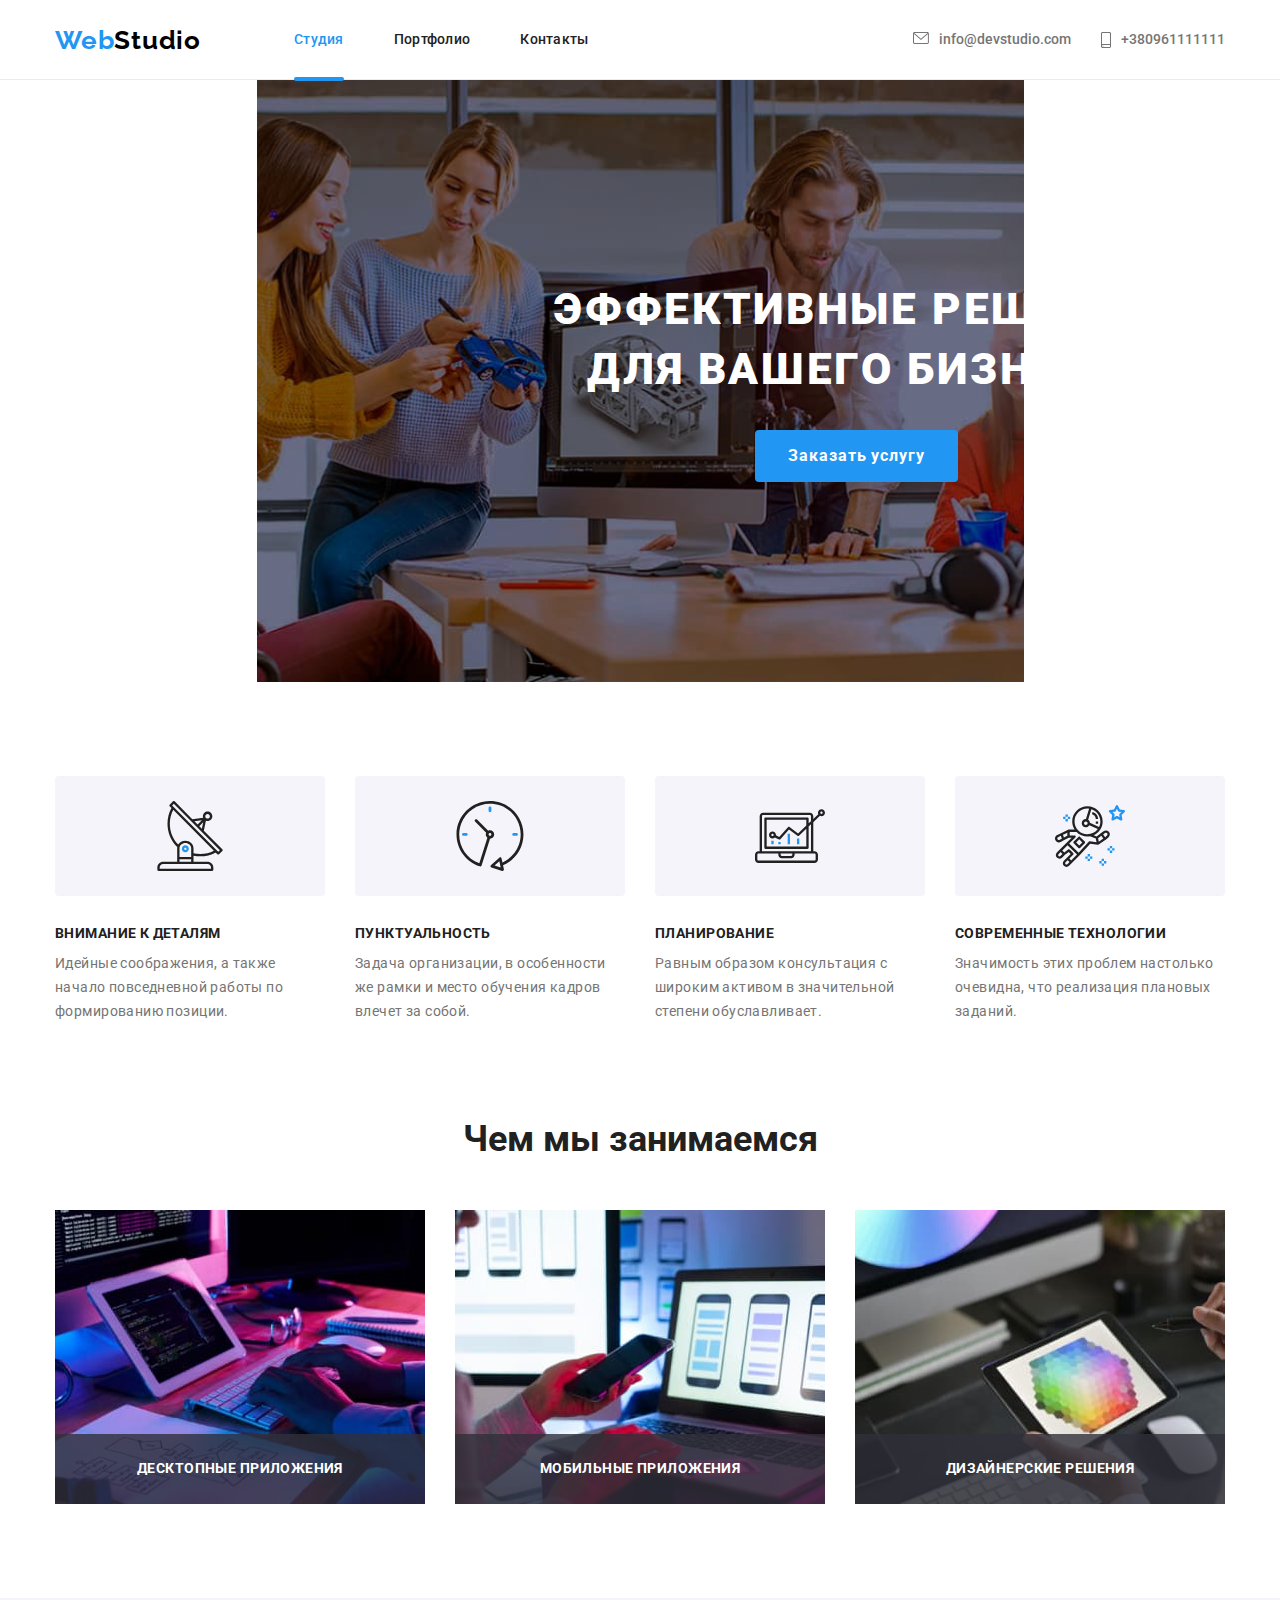
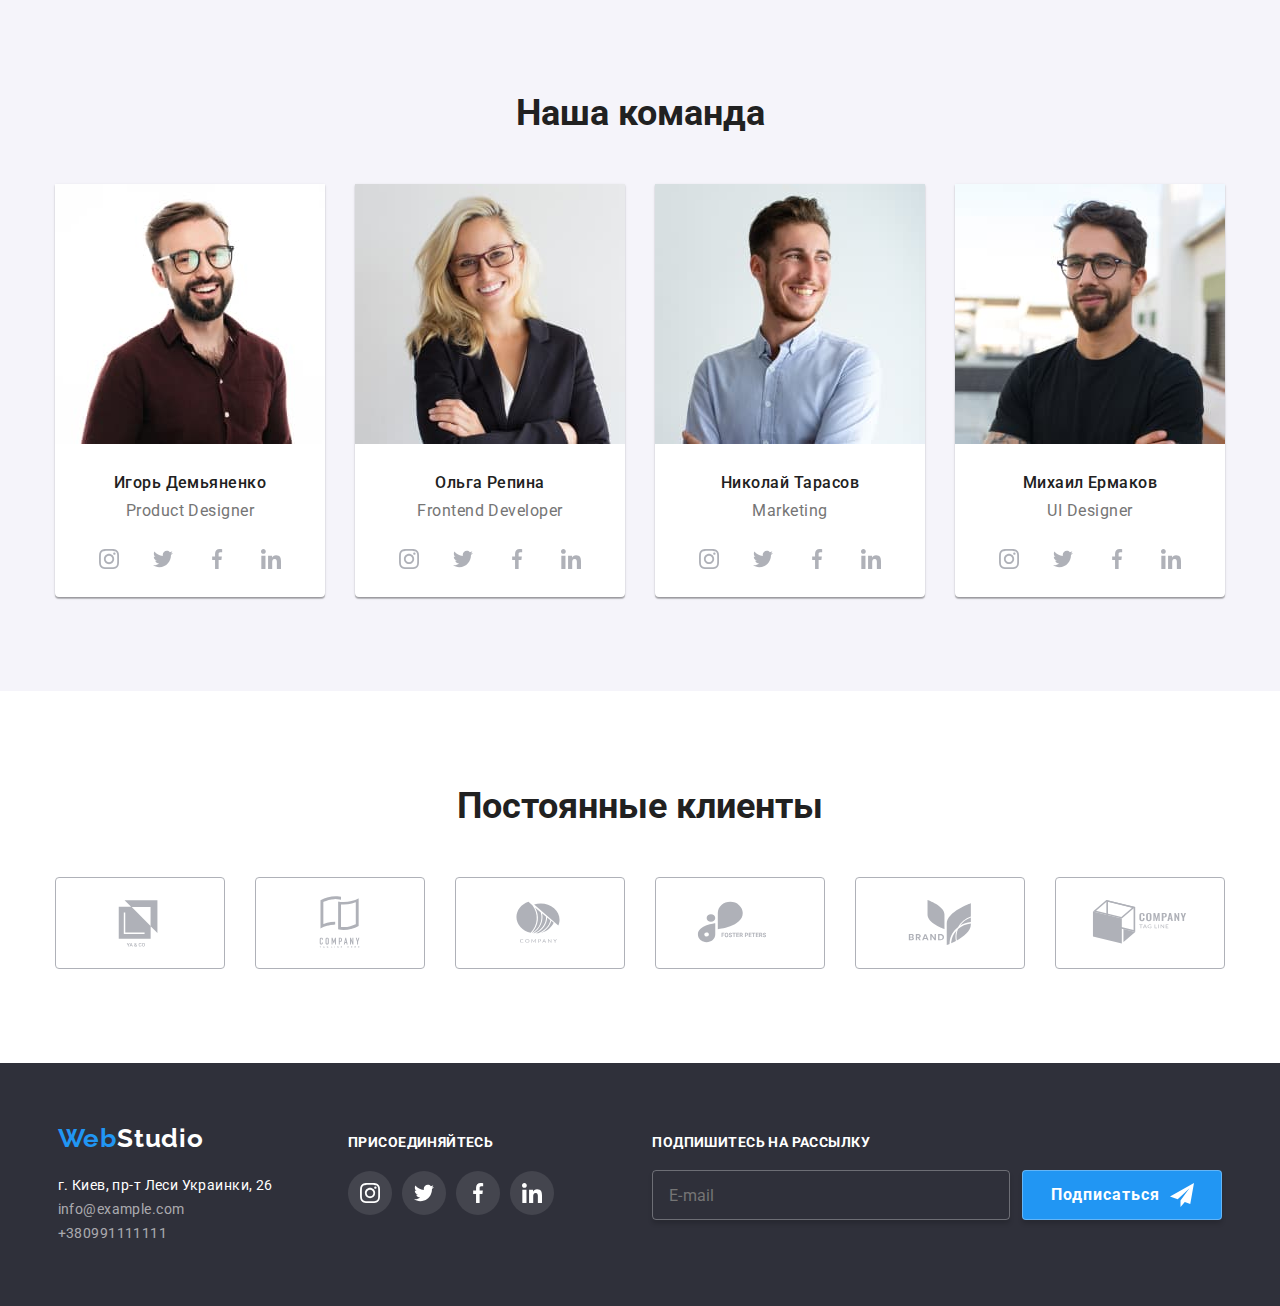
==== commit 9847ef00: "end" ====
--- a/index.html
+++ b/index.html
@@ -22,7 +22,7 @@
             <div class="flex-nav">
                 <a class="logo" href="./index.html"><span class="logo__web">Web</span><span
                         class="logo__studio">Studio</span></a>
-                <button type="button" class="mobile-menu__button" aria-expanded="false" aria-controls="flex-nav"
+                <button type="button" class="mobile-menu__button" aria-expanded="false" aria-controls="mobile-menu"
                     data-menu-button>
                     <svg width="40" height="40" aria-label="Переключатель мобильного меню">
                         <use class="mobile-menu__icon" href="./images/sprite.svg#icon-menu-open"></use>
@@ -51,7 +51,7 @@
                                 </svg>info@devstudio.com</a>
                         </li>
                         <li class="contact__item">
-                            <a class="contact__link" href="tel:+380961111111">
+                            <a class="contact__link phone" href="tel:+380961111111">
                                 <svg class="contact__icon" width="10" height="16">
                                     <use href="./images/sprite.svg#icon-smartphone-new">
                                     </use>
@@ -60,7 +60,7 @@
                     </ul>
                     <ul class="menu__social">
                         <li class="menu__social-list">
-                            <a href="#" class="mobile-menu__social-link">Instagram</a>
+                            <a href="#" class="menu__social-link">Instagram</a>
                         </li>
                         <li class="menu__social-list">
                             <a href="#" class="menu__social-link">Twitter</a>
@@ -573,11 +573,11 @@
                     
                     <form class="form">
                         <div class="form__item">
-                            <label class="footer-form__title" for="mail">
+                            <label class="footer-form__title" for="email">
                                 Подпишитесь на рассылку
                             </label>
                             
-                            <input type="email" name="mail" id="mail" placeholder="E-mail">
+                            <input type="email" name="email" id="email" placeholder="E-mail">
                         </div>
                         <div class="form__item">
                             <button class="form__button" type="submit">Подписаться
--- a/css/main.min.css
+++ b/css/main.min.css
@@ -1,2 +1,2 @@
-:root{--main-color: #212121;--secondary-color: #757575;--adress-hero-color: #FFFFFF;--hover-color: #2196F3;--hero-bgc: #2F303A;--header-border-color: #ECECEC;--image-border-color: #EEEEEE;--first-logo-color: #000000;--second-logo-color: #2196F3;--footer-contacts-color: rgba(255, 255, 255, 0.6);--footer-bgc: #2F303A;--section-command-bgc: #F5F4FA;--button-hover-bgc: rgba(24, 140, 232, 1);--general-font: 'Roboto', sans-serif;--secondary-font: 'Raleway', sans-serif;--button-font-family: inherit;--clients-icon-color: #AFB1B8}html{-webkit-box-sizing:border-box;box-sizing:border-box}*,*::before,*::after{-webkit-box-sizing:inherit;box-sizing:inherit}ul,li,p,span,h1,h2,h3{margin:0;padding:0}body{color:var(--main-color);font-family:var(--general-font),var(--secondary-font)}.body--scroll-hidden{-ms-overflow-style:none;scrollbar-width:none;overflow-y:hidden}.body--scroll-hidden::-webkit-scrollbar{display:none}.section{padding-top:60px;padding-bottom:60px}@media screen and (min-width: 1024px){.section{padding-top:94px;padding-bottom:94px}}.container{padding-left:15px;padding-right:15px;margin-left:auto;margin-right:auto}@media screen and (min-width: 480px){.container{width:480px}}@media screen and (min-width: 768px){.container{width:768px}}@media screen and (min-width: 1200px){.container{width:1200px}}.header{height:60px;border-bottom:1px solid var(--header-border-color);-webkit-box-sizing:border-box;box-sizing:border-box;background-color:var(--adress-hero-color)}@media screen and (min-width: 768px){.header{height:80px}}.logo{display:block;padding:24px 0 25px 0;font-family:var(--secondary-font);font-weight:700;font-size:24px;line-height:1.19;letter-spacing:0.03em;text-decoration:none;text-align:left}@media screen and (min-width: 768px){.logo{margin-right:83px;text-align:center}}@media screen and (min-width: 1200px){.logo{margin-right:93px;font-size:26px}}.logo__web{color:var(--second-logo-color)}.logo__studio{color:var(--first-logo-color)}@media screen and (max-width: 767px){.menu__contact{display:-webkit-box;display:-ms-flexbox;display:flex;-webkit-box-orient:vertical;-webkit-box-direction:reverse;-ms-flex-direction:column-reverse;flex-direction:column-reverse;-webkit-box-pack:left;-ms-flex-pack:left;justify-content:left;-webkit-box-align:start;-ms-flex-align:start;align-items:flex-start}}.contact{display:-webkit-box;display:-ms-flexbox;display:flex;-webkit-box-orient:vertical;-webkit-box-direction:reverse;-ms-flex-direction:column-reverse;flex-direction:column-reverse;list-style-type:none;margin-left:auto}@media screen and (max-width: 767px){.contact{display:none}}@media screen and (min-width: 768px) and (max-width: 1199px){.contact{display:-webkit-box;display:-ms-flexbox;display:flex;-webkit-box-orient:vertical;-webkit-box-direction:normal;-ms-flex-direction:column;flex-direction:column;-ms-flex-wrap:wrap;flex-wrap:wrap;-webkit-box-align:baseline;-ms-flex-align:baseline;align-items:baseline;margin-left:auto}}@media screen and (min-width: 1200px){.contact{-ms-flex-wrap:nowrap;flex-wrap:nowrap;-webkit-box-orient:horizontal;-webkit-box-direction:normal;-ms-flex-direction:row;flex-direction:row;width:auto;margin-left:auto}}.contact__item{fill:var(--secondary-color);font-weight:500;line-height:1.17}@media screen and (max-width: 767px){.contact__item:first-child{font-weight:500;font-size:24px;margin-bottom:64px}.contact__item:last-child{margin-bottom:32px;font-size:34px}}@media screen and (min-width: 768px) and (max-width: 1199px){.contact__item{margin-bottom:10px;font-size:12px}.contact__item:last-child{margin-bottom:0}}@media screen and (min-width: 1200px){.contact__item{margin-right:30px;font-size:14px}.contact__item:last-child{margin-right:0}}.contact__link{display:-webkit-box;display:-ms-flexbox;display:flex;color:var(--secondary-color);text-decoration:none;-webkit-transition-property:color, fill;transition-property:color, fill;-webkit-transition-duration:250ms;transition-duration:250ms;-webkit-transition-timing-function:cubic-bezier(0.4, 0, 0.2, 1);transition-timing-function:cubic-bezier(0.4, 0, 0.2, 1)}.contact__link:hover,.contact__link:focus{color:var(--hover-color);fill:var(--hover-color)}@media screen and (min-width: 768px){.contact__link{font-size:12px}}@media screen and (min-width: 1200px){.contact__link{font-size:14px;line-height:1.14;padding:32px 0}}.contact__icon{margin-right:10px}@media screen and (max-width: 767px){.contact__icon{display:none}}.menu__contact{display:-webkit-box;display:-ms-flexbox;display:flex;list-style-type:none;-webkit-box-orient:vertical;-webkit-box-direction:reverse;-ms-flex-direction:column-reverse;flex-direction:column-reverse}@media screen and (min-width: 768px){.menu__contact{display:none}}.flex-nav{position:relative}@media screen and (min-width: 768px){.flex-nav{display:-webkit-box;display:-ms-flexbox;display:flex;-webkit-box-align:center;-ms-flex-align:center;align-items:center}}@media screen and (min-width: 768px){.menu{display:-webkit-box;display:-ms-flexbox;display:flex}}.menu__list{font-weight:500;font-size:40px;list-style-type:none;line-height:1.14}@media screen and (max-width: 767px){.menu__list{margin-bottom:32px}.menu__list:last-child{margin-bottom:0}}@media screen and (min-width: 768px){.menu__list{font-size:14px;line-height:1.14;letter-spacing:0.02em;margin-right:50px}.menu__list:last-child{margin-right:0}}.menu__link{display:block;color:var(--main-color);text-decoration:none;-webkit-transition:color 250ms cubic-bezier(0.4, 0, 0.2, 1);transition:color 250ms cubic-bezier(0.4, 0, 0.2, 1)}.menu__link:hover,.menu__link:focus{color:var(--hover-color)}@media screen and (min-width: 768px){.menu__link{position:relative;padding:32px 0px}}.menu__link--active{color:var(--hover-color)}@media screen and (min-width: 768px){.menu__link--active::after{content:"";display:block;margin-bottom:-1px;position:absolute;left:0;bottom:0;width:100%;height:4px;background-color:var(--hover-color);border-radius:2px}}@media screen and (max-width: 767px){.mobile-menu{display:none}.mobile-menu.is-open{position:fixed;top:0;left:0;right:0;bottom:0;max-width:100%;z-index:1;display:-webkit-box;display:-ms-flexbox;display:flex;-webkit-box-orient:vertical;-webkit-box-direction:normal;-ms-flex-direction:column;flex-direction:column;padding:48px 40px;background-color:var(--adress-hero-color);-webkit-box-shadow:0px 4px 8px rgba(0,0,0,0.04),0px 2px 4px rgba(0,0,0,0.08),0px 1px 3px rgba(0,0,0,0.16);box-shadow:0px 4px 8px rgba(0,0,0,0.04),0px 2px 4px rgba(0,0,0,0.08),0px 1px 3px rgba(0,0,0,0.16)}}@media screen and (min-width: 768px){.mobile-menu{display:-webkit-box;display:-ms-flexbox;display:flex;-webkit-box-orient:horizontal;-webkit-box-direction:normal;-ms-flex-direction:row;flex-direction:row;-webkit-box-pack:center;-ms-flex-pack:center;justify-content:center;-webkit-box-align:center;-ms-flex-align:center;align-items:center}}@media screen and (max-width: 767px){.mobile-menu__nav{-webkit-box-flex:1;-ms-flex-positive:1;flex-grow:1}}@media screen and (min-width: 768px){.mobile-menu__nav{display:-webkit-box;display:-ms-flexbox;display:flex;-webkit-box-align:center;-ms-flex-align:center;align-items:center}}.menu__social{display:-webkit-box;display:-ms-flexbox;display:flex}@media screen and (min-width: 768px){.menu__social{display:none}}.menu__social-list{-webkit-box-orient:vertical;-webkit-box-direction:reverse;-ms-flex-direction:column-reverse;flex-direction:column-reverse;padding-right:10px;margin-left:10px;list-style:none;font-weight:500;font-size:18px;line-height:1.22;letter-spacing:0.02em;text-decoration:none;color:var(--hover-color);border-right:1px solid rgba(33,33,33,0.2)}.menu__social-list:first-child{margin-left:0}.menu__social-list:last-child{border-right:none}.menu__social-link{display:block;color:var(--hover-color);text-decoration:none}.mobile-menu__button{display:-webkit-inline-box;display:-ms-inline-flexbox;display:inline-flex;position:absolute;top:15px;right:10px;-webkit-box-align:center;-ms-flex-align:center;align-items:center;-webkit-box-pack:center;-ms-flex-pack:center;justify-content:center;padding:0;border:0;background-color:transparent;z-index:2}.mobile-menu__button:hover,.mobile-menu__button:focus{fill:var(--hover-color)}.mobile-menu__button .mobile-menu__icon-close{display:none}.mobile-menu__button.is-open .mobile-menu__icon-close{display:block}.mobile-menu__button.is-open .mobile-menu__icon{display:none}@media screen and (min-width: 768px){.mobile-menu__button{display:none}}.hero{background-image:-webkit-gradient(linear, left top, left bottom, from(rgba(47,48,58,0.4)), to(rgba(47,48,58,0.4))),url(../images/heroimg@1x.jpg);background-image:linear-gradient(rgba(47,48,58,0.4), rgba(47,48,58,0.4)),url(../images/heroimg@1x.jpg);background-size:cover;background-repeat:no-repeat;background-position:center;max-width:767px;padding:118px 0;margin-left:auto;margin-right:auto;background-blend-mode:overlay;text-align:center}@media (min-device-pixel-ratio: 2), (-webkit-min-device-pixel-ratio: 2), (min-resolution: 192dpi), (min-resolution: 2dppx){.hero{background-image:-webkit-gradient(linear, left top, left bottom, from(rgba(47,48,58,0.4)), to(rgba(47,48,58,0.4))),url(../images/heromobile2x.jpg);background-image:linear-gradient(rgba(47,48,58,0.4), rgba(47,48,58,0.4)),url(../images/heromobile2x.jpg)}}@media screen and (min-width: 768px){.hero{background-image:-webkit-gradient(linear, left top, left bottom, from(rgba(47,48,58,0.4)), to(rgba(47,48,58,0.4))),url(../images/herotablet1x.jpg);background-image:linear-gradient(rgba(47,48,58,0.4), rgba(47,48,58,0.4)),url(../images/herotablet1x.jpg);max-width:1199px}}@media screen and (min-width: 768px) and (min-device-pixel-ratio: 2), screen and (min-width: 768px) and (-webkit-min-device-pixel-ratio: 2), screen and (min-width: 768px) and (min-resolution: 192dpi), screen and (min-width: 768px) and (min-resolution: 2dppx){.hero{background-image:-webkit-gradient(linear, left top, left bottom, from(rgba(47,48,58,0.4)), to(rgba(47,48,58,0.4))),url(../images/herotablet2x.jpg);background-image:linear-gradient(rgba(47,48,58,0.4), rgba(47,48,58,0.4)),url(../images/herotablet2x.jpg)}}@media screen and (min-width: 1200px){.hero{padding:200px 0;background-image:-webkit-gradient(linear, left top, left bottom, from(rgba(47,48,58,0.4)), to(rgba(47,48,58,0.4))),url(../images/herodesk1x.jpg);background-image:linear-gradient(rgba(47,48,58,0.4), rgba(47,48,58,0.4)),url(../images/herodesk1x.jpg);max-width:1600px}}@media screen and (min-width: 1200px) and (min-device-pixel-ratio: 2), screen and (min-width: 1200px) and (-webkit-min-device-pixel-ratio: 2), screen and (min-width: 1200px) and (min-resolution: 192dpi), screen and (min-width: 1200px) and (min-resolution: 2dppx){.hero{background-image:-webkit-gradient(linear, left top, left bottom, from(rgba(47,48,58,0.4)), to(rgba(47,48,58,0.4))),url(../images/herodesk2x.jpg);background-image:linear-gradient(rgba(47,48,58,0.4), rgba(47,48,58,0.4)),url(../images/herodesk2x.jpg)}}.hero__title{color:var(--adress-hero-color);font-weight:900;font-size:26px;line-height:1.62;text-align:center;letter-spacing:0.06em;text-transform:uppercase}@media screen and (min-width: 768px){.hero__title{max-width:360px;margin-left:auto;margin-right:auto}}@media screen and (min-width: 1200px){.hero__title{max-width:696px;margin-left:auto;margin-right:auto;font-size:44px;line-height:1.36}}.hero__button{display:inline-block;font-weight:700;font-size:16px;line-height:1.88;letter-spacing:0.06em;border:1px solid transparent;border-radius:4px;padding:10px 32px;margin-top:30px;cursor:pointer;color:var(--adress-hero-color);background-color:var(--hover-color);font-family:var(--button-font-family);-webkit-transition:color 250ms cubic-bezier(0.4, 0, 0.2, 1);transition:color 250ms cubic-bezier(0.4, 0, 0.2, 1)}.hero__button:hover,.hero__button:focus{background-color:var(--button-hover-bgc)}.backdrop{position:fixed;top:0;left:0;width:100%;height:100%;background:rgba(0,0,0,0.2);-webkit-transition-property:opacity, visibility;transition-property:opacity, visibility;-webkit-transition-duration:250ms;transition-duration:250ms;-webkit-transition-timing-function:cubic-bezier(0.4, 0, 0.2, 1);transition-timing-function:cubic-bezier(0.4, 0, 0.2, 1)}.is-hidden{visibility:hidden;opacity:0;pointer-events:none}.modal{position:absolute;padding:40px;top:50%;left:50%;max-width:450px;min-height:320px;max-height:609px;-webkit-transform:translate(-50%, -50%);transform:translate(-50%, -50%);background-color:var(--adress-hero-color);-webkit-box-shadow:0px 1px 3px rgba(0,0,0,0.12),0px 1px 1px rgba(0,0,0,0.14),0px 2px 1px rgba(0,0,0,0.2);box-shadow:0px 1px 3px rgba(0,0,0,0.12),0px 1px 1px rgba(0,0,0,0.14),0px 2px 1px rgba(0,0,0,0.2);border-radius:4px;z-index:3}@media screen and (min-width: 1200px){.modal{max-width:528px}}.modal-submit{display:-webkit-box;display:-ms-flexbox;display:flex;-webkit-box-align:center;-ms-flex-align:center;align-items:center;-webkit-box-pack:center;-ms-flex-pack:center;justify-content:center}.modal-submit__button{width:200px;height:50px;padding:0;color:var(--adress-hero-color);background-color:var(--hover-color);border:1px solid rgba(255,255,255,0.3);-webkit-box-sizing:border-box;box-sizing:border-box;-webkit-box-shadow:0px 4px 4px rgba(0,0,0,0.15);box-shadow:0px 4px 4px rgba(0,0,0,0.15);border-radius:4px;font-weight:700;font-size:16px;line-height:1.88;cursor:pointer;letter-spacing:0.06em}.modal__button{position:absolute;top:8px;right:8px;display:-webkit-box;display:-ms-flexbox;display:flex;background-color:#FFFFFF;width:30px;height:30px;border:1px solid rgba(0,0,0,0.1);border-radius:50%;-webkit-box-sizing:border-box;box-sizing:border-box;-webkit-box-pack:center;-ms-flex-pack:center;justify-content:center;-webkit-box-align:center;-ms-flex-align:center;align-items:center;cursor:pointer}.modal__close{fill:var(--first-logo-color);cursor:pointer;-webkit-transition:fill 250ms cubic-bezier(0.4, 0, 0.2, 1);transition:fill 250ms cubic-bezier(0.4, 0, 0.2, 1)}.modal__close:hover{fill:var(--hover-color)}.modal__title{display:block;font-weight:700;font-size:20px;line-height:1.5;text-align:center;letter-spacing:0.03em;margin-bottom:12px;min-width:100%}@media screen and (min-width: 1200px){.modal__title{font-size:20px;line-height:1.15}}.modal-form{display:-webkit-box;display:-ms-flexbox;display:flex;-webkit-box-orient:vertical;-webkit-box-direction:normal;-ms-flex-direction:column;flex-direction:column;margin-bottom:10px}.modal-form__label{color:var(--secondary-color);position:relative;font-size:12px;line-height:1.17}.modal-form__input{display:inline-block;color:var(--secondary-color);width:100%;height:40px;margin-top:4px;padding:12px 42px;border:1px solid rgba(33,33,33,0.2);-webkit-box-sizing:border-box;box-sizing:border-box;border-radius:4px;-webkit-transition-property:border;transition-property:border;-webkit-transition-duration:250ms;transition-duration:250ms;-webkit-transition-timing-function:cubic-bezier(0.4, 0, 0.2, 1);transition-timing-function:cubic-bezier(0.4, 0, 0.2, 1);outline:none}.modal-form__input:focus+.modal-form__icons{fill:var(--hover-color);border-color:var(--hover-color)}.modal-form__icons{display:block;position:absolute;top:50%;left:12px;margin:0;-webkit-transition-property:fill;transition-property:fill;-webkit-transition-duration:250ms;transition-duration:250ms;-webkit-transition-timing-function:cubic-bezier(0.4, 0, 0.2, 1);transition-timing-function:cubic-bezier(0.4, 0, 0.2, 1)}.modal-comment{display:-webkit-box;display:-ms-flexbox;display:flex;-webkit-box-orient:vertical;-webkit-box-direction:normal;-ms-flex-direction:column;flex-direction:column;height:120px;font-size:12px;line-height:1.17;margin-bottom:20px;letter-spacing:0.01em}.modal-comment__textfield{display:-webkit-box;display:-ms-flexbox;display:flex;-webkit-box-orient:vertical;-webkit-box-direction:normal;-ms-flex-direction:column;flex-direction:column;color:var(--secondary-color);margin-bottom:4px}.modal-comment__textarea{color:var(--secondary-color);padding:12px 16px;min-width:290px;height:448px;border:1px solid rgba(33,33,33,0.2);-webkit-box-sizing:border-box;box-sizing:border-box;border-radius:4px;letter-spacing:0.01em;-webkit-transition-property:border-color;transition-property:border-color;-webkit-transition-duration:250ms;transition-duration:250ms;-webkit-transition-timing-function:cubic-bezier(0.4, 0, 0.2, 1);transition-timing-function:cubic-bezier(0.4, 0, 0.2, 1);outline:none;resize:none}.modal-comment__textarea:focus{border-color:var(--hover-color)}.checkbox{display:-webkit-box;display:-ms-flexbox;display:flex;margin-bottom:30px;font-size:14px;line-height:1.714;letter-spacing:0.03em;color:var(--secondary-color)}.checkbox__label{-webkit-box-align:center;-ms-flex-align:center;align-items:center;-webkit-box-pack:center;-ms-flex-pack:center;justify-content:center}.checkbox__input{position:absolute;width:1px;height:1px;margin:-1px;border:0;padding:0;white-space:nowrap;-webkit-clip-path:inset(100%);clip-path:inset(100%);overflow:hidden}.checkbox__input:checked+.checkbox__icon{border-color:transparent;fill:none;border:#2196F3;background-color:#2196F3;background-image:url("../images/iconcheck-1.svg");background-size:contain;background-origin:border-box}.checkbox__icon{display:inline-block;left:0;border:2px solid #212121;border-radius:3px;margin-right:7px;width:16px;height:15px;cursor:pointer;-webkit-transition:background-color 250ms cubic-bezier(0.4, 0, 0.2, 1);transition:background-color 250ms cubic-bezier(0.4, 0, 0.2, 1)}.checkbox__policy{font-size:12px;line-height:1.17;letter-spacing:0.03em;-webkit-text-decoration-line:underline;text-decoration-line:underline}@media screen and (min-width: 1200px){.checkbox__policy{font-size:14px;line-height:1.71px}}.visually-hiden{position:absolute;width:1px;height:1px;margin:-1px;border:0;padding:0;white-space:nowrap;-webkit-clip-path:inset(100%);clip-path:inset(100%);overflow:hidden}.feature{padding-top:0px}@media screen and (max-width: 1199px){.feature{display:none}}.feature-images{display:-webkit-box;display:-ms-flexbox;display:flex;-webkit-box-orient:horizontal;-webkit-box-direction:normal;-ms-flex-direction:row;flex-direction:row;-webkit-box-align:center;-ms-flex-align:center;align-items:center;-webkit-box-pack:center;-ms-flex-pack:center;justify-content:center;max-width:100%;list-style:none}.feature-images__list{position:relative;margin-right:30px}.feature-images__list:last-child{margin-right:0}.feature-images__position{display:-webkit-box;display:-ms-flexbox;display:flex;position:absolute;left:0;bottom:0;background:rgba(47,48,58,0.8);width:370px;height:70px;-webkit-box-align:center;-ms-flex-align:center;align-items:center;-webkit-box-pack:center;-ms-flex-pack:center;justify-content:center}.feature-images__img{display:block;width:370px;height:auto}.feature-images__title{color:var(--adress-hero-color);font-weight:700;font-size:14px;line-height:1.14;letter-spacing:0.03em;text-transform:uppercase}.benefits{display:-webkit-box;display:-ms-flexbox;display:flex}@media screen and (max-width: 1199px){.benefits{-ms-flex-wrap:wrap;flex-wrap:wrap;max-width:100%;gap:30px}}@media screen and (min-width: 1200px){.benefits{-webkit-box-pack:center;-ms-flex-pack:center;justify-content:center;-webkit-box-align:center;-ms-flex-align:center;align-items:center}}.benefits__list{-webkit-box-flex:100%;-ms-flex:100%;flex:100%;list-style:none}@media screen and (min-width: 768px) and (max-width: 1199px){.benefits__list{-webkit-box-flex:calc(50% - 30px);-ms-flex:calc(50% - 30px);flex:calc(50% - 30px)}}@media screen and (min-width: 1200px){.benefits__list{display:inline-block;margin-right:30px;border-radius:4px}.benefits__list:last-child{margin-right:0}}.benefits__item{display:-webkit-box;display:-ms-flexbox;display:flex;-webkit-box-pack:center;-ms-flex-pack:center;justify-content:center;-webkit-box-align:center;-ms-flex-align:center;align-items:center;height:120px;margin-bottom:30px;background-color:var(--section-command-bgc);border-radius:4px}@media screen and (min-width: 1200px){.benefits__item{width:270px}}.benefits__title{margin-bottom:10px;font-weight:700;font-size:14px;line-height:1.14;text-transform:uppercase;letter-spacing:0.03em;text-align:center}@media screen and (min-width: 768px){.benefits__title{text-align:left}}.benefits__description{color:var(--secondary-color);font-size:14px;line-height:1.71;letter-spacing:0.03em;text-align:left}.command{display:block;list-style-type:none}@media screen and (min-width: 768px) and (max-width: 1199px){.command{display:-webkit-box;display:-ms-flexbox;display:flex;-ms-flex-wrap:wrap;flex-wrap:wrap;gap:30px}}@media screen and (min-width: 1200px){.command{display:-webkit-box;display:-ms-flexbox;display:flex;-webkit-box-pack:center;-ms-flex-pack:center;justify-content:center;-webkit-box-align:center;-ms-flex-align:center;align-items:center}}.command-item{background-color:var(--section-command-bgc)}.command__list{list-style:none;background-color:var(--adress-hero-color);-webkit-box-shadow:0px 1px 3px rgba(0,0,0,0.12),0px 1px 1px rgba(0,0,0,0.14),0px 2px 1px rgba(0,0,0,0.2);box-shadow:0px 1px 3px rgba(0,0,0,0.12),0px 1px 1px rgba(0,0,0,0.14),0px 2px 1px rgba(0,0,0,0.2);border-radius:0px 0px 4px 4px;text-align:center}@media screen and (max-width: 767px){.command__list{margin-bottom:30px}.command__list:last-child{margin-bottom:0}}@media screen and (max-width: 1199px){.command__list{-webkit-box-flex:100%;-ms-flex:100%;flex:100%}}@media screen and (min-width: 768px) and (max-width: 1199px){.command__list{-webkit-box-flex:calc(50% - 30px);-ms-flex:calc(50% - 30px);flex:calc(50% - 30px)}}@media screen and (min-width: 1200px){.command__list{margin-right:30px;margin-bottom:0}.command__list:last-child{margin-right:0}}.command__photo{display:block;height:auto;width:100%}@media screen and (min-width: 1200px){.command__photo{width:270px}}.team{padding-top:30px;padding-bottom:16px;text-align:center}.team__name{margin-bottom:10px;font-size:16px;font-weight:500;line-height:1.17;letter-spacing:0.03em}.team__work{color:var(--secondary-color);font-size:16px;margin-bottom:16px;line-height:1.17;letter-spacing:0.03em}.client{display:-webkit-box;display:-ms-flexbox;display:flex}@media screen and (max-width: 1199px){.client{-ms-flex-wrap:wrap;flex-wrap:wrap;-webkit-box-pack:justify;-ms-flex-pack:justify;justify-content:space-between;gap:30px}}@media screen and (min-width: 1200px){.client{-webkit-box-pack:center;-ms-flex-pack:center;justify-content:center;-webkit-box-align:center;-ms-flex-align:center;align-items:center}}.client__item{-webkit-box-flex:calc(50% - 30px);-ms-flex:calc(50% - 30px);flex:calc(50% - 30px);list-style-type:none}@media screen and (min-width: 768px) and (max-width: 1199px){.client__item{-webkit-box-flex:33%;-ms-flex:33%;flex:33%;-webkit-box-flex:calc(33% - 30px);-ms-flex:calc(33% - 30px);flex:calc(33% - 30px)}}@media screen and (min-width: 1200px){.client__item{list-style-type:none}}.client__link{display:-webkit-box;display:-ms-flexbox;display:flex;height:92px;-webkit-box-pack:center;-ms-flex-pack:center;justify-content:center;-webkit-box-align:center;-ms-flex-align:center;align-items:center;fill:var(--clients-icon-color);border:1px solid #AFB1B8;border-radius:4px;-webkit-transition-property:fill, border-color;transition-property:fill, border-color;-webkit-transition-duration:250ms;transition-duration:250ms;-webkit-transition-timing-function:cubic-bezier(0.4, 0, 0.2, 1);transition-timing-function:cubic-bezier(0.4, 0, 0.2, 1)}.client__link:hover,.client__link:focus{fill:var(--hover-color);border-color:var(--hover-color)}@media screen and (min-width: 1200px){.client__link{width:170px}}.footer-adress{display:inline-block;margin:0;padding:0}@media screen and (min-width: 480px) and (max-width: 1199px){.footer-adress{display:-webkit-box;display:-ms-flexbox;display:flex;-webkit-box-orient:vertical;-webkit-box-direction:normal;-ms-flex-direction:column;flex-direction:column;-webkit-box-pack:center;-ms-flex-pack:center;justify-content:center;-webkit-box-align:center;-ms-flex-align:center;align-items:center;-webkit-box-flex:50%;-ms-flex:50%;flex:50%}}@media screen and (min-width: 480px) and (max-width: 1199px){.footer-adress{-webkit-box-pack:left;-ms-flex-pack:left;justify-content:left}}.adress{font-style:normal;font-size:14px;line-height:1.71;display:-webkit-box;display:-ms-flexbox;display:flex;-webkit-box-orient:vertical;-webkit-box-direction:normal;-ms-flex-direction:column;flex-direction:column;-webkit-box-align:start;-ms-flex-align:start;align-items:flex-start}@media screen and (min-width: 1200px){.adress{text-align:left}}.adress__maplink{display:block;color:var(--adress-hero-color);letter-spacing:0.03em;text-decoration:none;-webkit-transition:color 250ms cubic-bezier(0.4, 0, 0.2, 1);transition:color 250ms cubic-bezier(0.4, 0, 0.2, 1)}.adress__maplink:hover,.adress__maplink:focus{color:var(--hover-color)}@media screen and (max-width: 1199px){.adress__link{margin-bottom:9px}.adress__link:last-child{margin-bottom:60px}}@media screen and (max-width: 1199px) and (min-width: 1200px){.adress__link{margin-bottom:6px}.adress__link:first-child{margin-bottom:0}}.adress__link .adress__contacts{display:block;color:var(--footer-contacts-color);font-size:14px;line-height:1.71;letter-spacing:0.03em;text-decoration:none;-webkit-transition:color 250ms cubic-bezier(0.4, 0, 0.2, 1);transition:color 250ms cubic-bezier(0.4, 0, 0.2, 1)}.adress__link .adress__contacts:hover,.adress__link .adress__contacts:focus{color:var(--hover-color)}.adress__nav{list-style-type:none}.footer-form__title{display:-webkit-inline-box;display:-ms-inline-flexbox;display:inline-flex;color:var(--adress-hero-color);margin-bottom:20px;font-weight:700;font-size:14px;line-height:16px;letter-spacing:0.03em;text-transform:uppercase;text-align:center}@media screen and (min-width: 1200px){.form{display:-webkit-box;display:-ms-flexbox;display:flex;-webkit-box-align:end;-ms-flex-align:end;align-items:flex-end;-webkit-box-pack:justify;-ms-flex-pack:justify;justify-content:space-between}}.form__item{text-align:center;list-style:none;outline:none}@media screen and (min-width: 1200px){.form__item{margin-right:12px;text-align:left}.form__item:last-child{margin-right:0}}.form__item input[type=email]{-webkit-box-flex:100%;-ms-flex:100%;flex:100%;width:100%;color:rgba(255,255,255,0.6);height:50px;padding:15px 16px;color:var(--secondary-color);font-weight:400;font-size:12px;line-height:14px;letter-spacing:0.01em;font-size:16px;line-height:1.87;background:inherit;border:1px solid rgba(255,255,255,0.3);border-radius:4px;-webkit-box-shadow:0px 4px 4px rgba(0,0,0,0.15);box-shadow:0px 4px 4px rgba(0,0,0,0.15);-webkit-transition:border 250ms cubic-bezier(0.4, 0, 0.2, 1);transition:border 250ms cubic-bezier(0.4, 0, 0.2, 1);outline:none}@media screen and (max-width: 1199px){.form__item input[type=email]{margin-bottom:20px}}.form__item input[type=email]:focus{border-color:var(--hover-color)}.form__button{display:-webkit-box;display:-ms-flexbox;display:flex;width:200px;height:50px;padding:0;color:var(--adress-hero-color);background-color:var(--hover-color);border:1px solid rgba(255,255,255,0.3);-webkit-box-sizing:border-box;box-sizing:border-box;-webkit-box-shadow:0px 4px 4px rgba(0,0,0,0.15);box-shadow:0px 4px 4px rgba(0,0,0,0.15);border-radius:4px;font-weight:700;font-size:16px;line-height:1.88;-webkit-box-align:center;-ms-flex-align:center;align-items:center;-webkit-box-pack:center;-ms-flex-pack:center;justify-content:center;letter-spacing:0.06em;cursor:pointer}@media screen and (max-width: 1199px){.form__button{margin-left:auto;margin-right:auto}}.form__icon{margin-left:10px;fill:var(--adress-hero-color)}.footer-form{display:-webkit-box;display:-ms-flexbox;display:flex;-ms-flex-wrap:wrap;flex-wrap:wrap;-webkit-box-pack:center;-ms-flex-pack:center;justify-content:center}@media screen and (max-width: 1199px){.footer-form{-webkit-box-orient:vertical;-webkit-box-direction:normal;-ms-flex-direction:column;flex-direction:column;-webkit-box-flex:1;-ms-flex:auto;flex:auto;-webkit-box-align:center;-ms-flex-align:center;align-items:center;-webkit-box-pack:center;-ms-flex-pack:center;justify-content:center}}@media screen and (min-width: 1200px){.footer-form{-webkit-box-orient:horizontal;-webkit-box-direction:normal;-ms-flex-direction:row;flex-direction:row}}.footer-adress__logo{display:inline-block;margin-bottom:20px;font-family:var(--secondary-font);font-weight:700;font-size:24px;line-height:1.19;letter-spacing:0.03em;text-decoration:none}@media screen and (min-width: 1200px){.footer-adress__logo{font-size:26px;text-align:left}}.logo__foot{color:var(--adress-hero-color)}.footer-position{display:block;text-align:center}@media screen and (min-width: 768px){.footer-position{display:-webkit-box;display:-ms-flexbox;display:flex;-ms-flex-wrap:wrap;flex-wrap:wrap;-webkit-box-align:baseline;-ms-flex-align:baseline;align-items:baseline}}@media screen and (min-width: 1200px){.footer-position{-ms-flex-wrap:nowrap;flex-wrap:nowrap;text-align:left}}@media screen and (max-width: 767px){.social-link-footer{-webkit-box-flex:50%;-ms-flex:50%;flex:50%;margin-bottom:60px}}@media screen and (min-width: 768px) and (max-width: 1199px){.social-link-footer{-webkit-box-flex:50%;-ms-flex:50%;flex:50%}}@media screen and (min-width: 1200px){.social-link-footer{margin-left:70px;display:-webkit-box;display:-ms-flexbox;display:flex;-webkit-box-orient:vertical;-webkit-box-direction:normal;-ms-flex-direction:column;flex-direction:column;-webkit-box-align:start;-ms-flex-align:start;align-items:flex-start}}.footer-icon{display:-webkit-box;display:-ms-flexbox;display:flex}@media screen and (max-width: 1199px){.footer-icon{-webkit-box-pack:center;-ms-flex-pack:center;justify-content:center;-webkit-box-align:center;-ms-flex-align:center;align-items:center}}@media screen and (min-width: 1200px){.footer-icon{margin-right:93px}}.social-link-footer__title{display:inline-block;color:var(--adress-hero-color);margin-bottom:20px;font-weight:700;font-size:14px;line-height:1.17;letter-spacing:0.03em;text-transform:uppercase}.footer-icon__link{display:-webkit-box;display:-ms-flexbox;display:flex;-webkit-box-align:center;-ms-flex-align:center;align-items:center;-webkit-box-pack:center;-ms-flex-pack:center;justify-content:center;fill:var(--adress-hero-color);border:1px solid transparent;border-radius:50%;width:44px;height:44px;background-color:rgba(255,255,255,0.1);list-style-type:none;-webkit-transition-property:background-color, border-color;transition-property:background-color, border-color;-webkit-transition-duration:250ms;transition-duration:250ms;-webkit-transition-timing-function:cubic-bezier(0.4, 0, 0.2, 1);transition-timing-function:cubic-bezier(0.4, 0, 0.2, 1)}.footer-icon__link:hover,.footer-icon__link:focus{background-color:var(--hover-color);border-color:var(--hover-color)}.footer-icon__list{list-style-type:none;margin-right:10px}.footer-icon__list:last-child{margin-right:0}.footer{max-width:1600px;width:100%;padding:60px 0;-webkit-box-sizing:border-box;box-sizing:border-box;background-color:var(--footer-bgc)}@media screen and (min-width: 1200px){.footer{display:-webkit-box;display:-ms-flexbox;display:flex;-ms-flex-wrap:wrap;flex-wrap:wrap;-webkit-box-pack:center;-ms-flex-pack:center;justify-content:center;-webkit-box-align:center;-ms-flex-align:center;align-items:center}}.portfolio-buttons{display:-webkit-box;display:-ms-flexbox;display:flex;-ms-flex-wrap:wrap;flex-wrap:wrap;gap:8px;margin-bottom:30px}@media screen and (min-width: 768px){.portfolio-buttons{-webkit-box-pack:center;-ms-flex-pack:center;justify-content:center;margin-bottom:50px}}.portfolio-buttons__list{list-style-type:none}@media screen and (min-width: 1200px){.portfolio-buttons__list{margin-right:8px;margin-bottom:0}.portfolio-buttons__list:last-child{margin-right:0}}.portfolio-buttons__filter{padding:6px 22px;border:1px solid transparent;border-radius:4px;cursor:pointer;background-color:var(--section-command-bgc);font-family:var(--button-font-family);font-weight:500;font-size:16px;line-height:1.62;letter-spacing:0.03em;-webkit-transition-property:color, background-color, -webkit-box-shadow;transition-property:color, background-color, -webkit-box-shadow;transition-property:color, background-color, box-shadow;transition-property:color, background-color, box-shadow, -webkit-box-shadow;-webkit-transition-duration:250ms;transition-duration:250ms;-webkit-transition-timing-function:cubic-bezier(0.4, 0, 0.2, 1);transition-timing-function:cubic-bezier(0.4, 0, 0.2, 1)}.portfolio-buttons__filter:hover,.portfolio-buttons__filter:focus{background-color:var(--hover-color);color:var(--adress-hero-color);-webkit-box-shadow:0px 4px 4px rgba(0,0,0,0.25);box-shadow:0px 4px 4px rgba(0,0,0,0.25)}.portfolio-image{-webkit-box-pack:center;-ms-flex-pack:center;justify-content:center;-webkit-box-align:center;-ms-flex-align:center;align-items:center;-webkit-box-flex:100%;-ms-flex:100%;flex:100%;display:-webkit-box;display:-ms-flexbox;display:flex;-ms-flex-wrap:wrap;flex-wrap:wrap;gap:30px;list-style-type:none;width:100%}.portfolio-image__photo{display:block;height:auto;width:100%;height:auto;-o-object-fit:cover;object-fit:cover;-o-object-position:center;object-position:center}.portfolio-image__list{-webkit-box-flex:100%;-ms-flex:100%;flex:100%}@media screen and (min-width: 768px) and (max-width: 1199px){.portfolio-image__list{-webkit-box-flex:calc(50% - 30px);-ms-flex:calc(50% - 30px);flex:calc(50% - 30px)}.portfolio-image__list:last-child a{width:354px}}@media screen and (min-width: 1200px){.portfolio-image__list{-webkit-box-flex:calc(33% - 60px);-ms-flex:calc(33% - 60px);flex:calc(33% - 60px)}}.portfolio-image__link{display:block;text-decoration:none;-webkit-transition:-webkit-box-shadow 250ms cubic-bezier(0.4, 0, 0.2, 1);transition:-webkit-box-shadow 250ms cubic-bezier(0.4, 0, 0.2, 1);transition:box-shadow 250ms cubic-bezier(0.4, 0, 0.2, 1);transition:box-shadow 250ms cubic-bezier(0.4, 0, 0.2, 1), -webkit-box-shadow 250ms cubic-bezier(0.4, 0, 0.2, 1)}.portfolio-image__link:hover{-webkit-box-shadow:0px 4px 4px rgba(0,0,0,0.25);box-shadow:0px 4px 4px rgba(0,0,0,0.25)}.portfolio-image__link:focus{-webkit-transform:translateY(0);transform:translateY(0);-webkit-box-shadow:0px 4px 4px rgba(0,0,0,0.25);box-shadow:0px 4px 4px rgba(0,0,0,0.25)}.portfolio-image__link:hover .overlay__title{-webkit-transform:translateY(0);transform:translateY(0)}.portfolio-image__link:focus .overlay__title{-webkit-transform:translateY(0);transform:translateY(0)}.product{padding:20px 24px;border:1px solid var(--image-border-color);border-top:0;text-decoration:none}@media screen and (min-width: 768px) and (max-width: 1199px){.product{padding:20px 0px 20px 24px}}.product__name{color:var(--main-color);margin-bottom:4px;font-weight:700;font-size:18px;line-height:2;letter-spacing:0.06em}.product__link{color:var(--secondary-color);font-size:16px;line-height:1.88;letter-spacing:0.03em;text-decoration:none}.overlay{position:relative;overflow:hidden}.overlay__title{position:absolute;display:block;min-width:320px;height:100%;top:0;left:0;padding:63px 24px;color:var(--adress-hero-color);background-color:rgba(33,150,243,0.9);font-size:18px;line-height:1.56;letter-spacing:0.03em;text-align:left;-webkit-transform:translateY(100%);transform:translateY(100%);-webkit-transition:-webkit-transform 250ms cubic-bezier(0.4, 0, 0.2, 1);transition:-webkit-transform 250ms cubic-bezier(0.4, 0, 0.2, 1);transition:transform 250ms cubic-bezier(0.4, 0, 0.2, 1);transition:transform 250ms cubic-bezier(0.4, 0, 0.2, 1), -webkit-transform 250ms cubic-bezier(0.4, 0, 0.2, 1)}.social{display:-webkit-box;display:-ms-flexbox;display:flex;-webkit-box-align:center;-ms-flex-align:center;align-items:center;-webkit-box-pack:center;-ms-flex-pack:center;justify-content:center;list-style-type:none}.social__list{margin-right:10px}.social__list:last-child{margin-right:0}.social__link{display:-webkit-box;display:-ms-flexbox;display:flex;color:var(--adress-hero-color);fill:var(--clients-icon-color);border:1px solid transparent;border-radius:50%;width:44px;height:44px;-webkit-box-align:center;-ms-flex-align:center;align-items:center;-webkit-box-pack:center;-ms-flex-pack:center;justify-content:center;-webkit-transition-property:background-color, fill, -webkit-box-shadow;transition-property:background-color, fill, -webkit-box-shadow;transition-property:background-color, fill, box-shadow;transition-property:background-color, fill, box-shadow, -webkit-box-shadow;-webkit-transition-duration:250ms;transition-duration:250ms;-webkit-transition-timing-function:cubic-bezier(0.4, 0, 0.2, 1);transition-timing-function:cubic-bezier(0.4, 0, 0.2, 1)}.social__link:hover,.social__link:focus{fill:var(--adress-hero-color);border:color var(--hover-color);background-color:var(--hover-color);-webkit-box-shadow:0px 4px 4px rgba(0,0,0,0.25);box-shadow:0px 4px 4px rgba(0,0,0,0.25)}.title{margin-bottom:50px;font-weight:700;font-size:36px;line-height:1.17;text-align:center;letter-spacing:0.03em}
+:root{--main-color: #212121;--secondary-color: #757575;--adress-hero-color: #FFFFFF;--hover-color: #2196F3;--hero-bgc: #2F303A;--header-border-color: #ECECEC;--image-border-color: #EEEEEE;--first-logo-color: #000000;--second-logo-color: #2196F3;--footer-contacts-color: rgba(255, 255, 255, 0.6);--footer-bgc: #2F303A;--section-command-bgc: #F5F4FA;--button-hover-bgc: rgba(24, 140, 232, 1);--general-font: 'Roboto', sans-serif;--secondary-font: 'Raleway', sans-serif;--button-font-family: inherit;--clients-icon-color: #AFB1B8}html{-webkit-box-sizing:border-box;box-sizing:border-box}*,*::before,*::after{-webkit-box-sizing:inherit;box-sizing:inherit}ul,li,p,span,h1,h2,h3{margin:0;padding:0}body{color:var(--main-color);font-family:var(--general-font),var(--secondary-font)}.body--scroll-hidden{-ms-overflow-style:none;scrollbar-width:none;overflow-y:hidden}.body--scroll-hidden::-webkit-scrollbar{display:none}.section{padding-top:60px;padding-bottom:60px}@media screen and (min-width: 1024px){.section{padding-top:94px;padding-bottom:94px}}.container{padding-left:15px;padding-right:15px;margin-left:auto;margin-right:auto}@media screen and (min-width: 480px){.container{width:480px}}@media screen and (min-width: 768px){.container{width:768px}}@media screen and (min-width: 1200px){.container{width:1200px}}.header{height:60px;border-bottom:1px solid var(--header-border-color);-webkit-box-sizing:border-box;box-sizing:border-box;background-color:var(--adress-hero-color)}@media screen and (min-width: 768px){.header{height:80px}}.logo{display:block;padding:16px 0;font-family:var(--secondary-font);font-weight:700;font-size:24px;line-height:1.19;letter-spacing:0.03em;text-decoration:none;text-align:left}@media screen and (min-width: 768px){.logo{padding:0;margin-right:83px;text-align:center}}@media screen and (min-width: 1200px){.logo{margin-right:93px;font-size:26px}}.logo__web{color:var(--second-logo-color)}.logo__studio{color:var(--first-logo-color)}@media screen and (max-width: 767px){.menu__contact{display:-webkit-box;display:-ms-flexbox;display:flex;-webkit-box-orient:vertical;-webkit-box-direction:reverse;-ms-flex-direction:column-reverse;flex-direction:column-reverse;-webkit-box-pack:left;-ms-flex-pack:left;justify-content:left;-webkit-box-align:start;-ms-flex-align:start;align-items:flex-start}}.contact{display:-webkit-box;display:-ms-flexbox;display:flex;-webkit-box-orient:vertical;-webkit-box-direction:reverse;-ms-flex-direction:column-reverse;flex-direction:column-reverse;list-style-type:none;margin-left:auto}@media screen and (max-width: 767px){.contact{display:none}}@media screen and (min-width: 768px) and (max-width: 1199px){.contact{display:-webkit-box;display:-ms-flexbox;display:flex;-webkit-box-orient:vertical;-webkit-box-direction:normal;-ms-flex-direction:column;flex-direction:column;-ms-flex-wrap:wrap;flex-wrap:wrap;-webkit-box-align:baseline;-ms-flex-align:baseline;align-items:baseline;margin-left:auto}}@media screen and (min-width: 1200px){.contact{-ms-flex-wrap:nowrap;flex-wrap:nowrap;-webkit-box-orient:horizontal;-webkit-box-direction:normal;-ms-flex-direction:row;flex-direction:row;width:auto;margin-left:auto}}.contact__item{fill:var(--secondary-color);font-weight:500;line-height:1.17}@media screen and (max-width: 767px){.contact__item:first-child{font-weight:500;font-size:24px;margin-bottom:64px}.contact__item:last-child{margin-bottom:32px;font-size:34px}}@media screen and (min-width: 768px) and (max-width: 1199px){.contact__item{margin-bottom:10px;font-size:12px}.contact__item:last-child{margin-bottom:0}}@media screen and (min-width: 1200px){.contact__item{margin-right:30px;font-size:14px}.contact__item:last-child{margin-right:0}}.contact__link{display:-webkit-box;display:-ms-flexbox;display:flex;color:var(--secondary-color);text-decoration:none;-webkit-transition-property:color, fill;transition-property:color, fill;-webkit-transition-duration:250ms;transition-duration:250ms;-webkit-transition-timing-function:cubic-bezier(0.4, 0, 0.2, 1);transition-timing-function:cubic-bezier(0.4, 0, 0.2, 1)}.contact__link:hover,.contact__link:focus{color:var(--hover-color);fill:var(--hover-color)}@media screen and (min-width: 768px){.contact__link{font-size:12px}}@media screen and (min-width: 1200px){.contact__link{font-size:14px;line-height:1.14;padding:32px 0}}.phone{color:var(--hover-color)}@media screen and (min-width: 768px){.phone{color:var(--secondary-color)}}.contact__icon{margin-right:10px}@media screen and (max-width: 767px){.contact__icon{display:none}}.menu__contact{display:-webkit-box;display:-ms-flexbox;display:flex;list-style-type:none;-webkit-box-orient:vertical;-webkit-box-direction:reverse;-ms-flex-direction:column-reverse;flex-direction:column-reverse}@media screen and (min-width: 768px){.menu__contact{display:none}}.flex-nav{position:relative}@media screen and (min-width: 768px){.flex-nav{display:-webkit-box;display:-ms-flexbox;display:flex;-webkit-box-align:center;-ms-flex-align:center;align-items:center}}@media screen and (min-width: 768px){.menu{display:-webkit-box;display:-ms-flexbox;display:flex}}.menu__list{font-weight:500;font-size:40px;list-style-type:none;line-height:1.14}@media screen and (max-width: 767px){.menu__list{margin-bottom:32px}.menu__list:last-child{margin-bottom:0}}@media screen and (min-width: 768px){.menu__list{font-size:14px;line-height:1.14;letter-spacing:0.02em;margin-right:50px}.menu__list:last-child{margin-right:0}}.menu__link{display:block;color:var(--main-color);text-decoration:none;-webkit-transition:color 250ms cubic-bezier(0.4, 0, 0.2, 1);transition:color 250ms cubic-bezier(0.4, 0, 0.2, 1)}.menu__link:hover,.menu__link:focus{color:var(--hover-color)}@media screen and (min-width: 768px){.menu__link{position:relative;padding:32px 0px}}.menu__link--active{color:var(--hover-color)}@media screen and (min-width: 768px){.menu__link--active::after{content:"";display:block;margin-bottom:-1px;position:absolute;left:0;bottom:0;width:100%;height:4px;background-color:var(--hover-color);border-radius:2px}}@media screen and (max-width: 767px){.mobile-menu{display:none}.mobile-menu.is-open{position:fixed;top:0;left:0;right:0;bottom:0;max-width:100%;z-index:1;display:-webkit-box;display:-ms-flexbox;display:flex;-webkit-box-orient:vertical;-webkit-box-direction:normal;-ms-flex-direction:column;flex-direction:column;padding:48px 40px;background-color:var(--adress-hero-color);-webkit-box-shadow:0px 4px 8px rgba(0,0,0,0.04),0px 2px 4px rgba(0,0,0,0.08),0px 1px 3px rgba(0,0,0,0.16);box-shadow:0px 4px 8px rgba(0,0,0,0.04),0px 2px 4px rgba(0,0,0,0.08),0px 1px 3px rgba(0,0,0,0.16)}}@media screen and (min-width: 768px){.mobile-menu{display:-webkit-box;display:-ms-flexbox;display:flex;-webkit-box-orient:horizontal;-webkit-box-direction:normal;-ms-flex-direction:row;flex-direction:row;-webkit-box-pack:center;-ms-flex-pack:center;justify-content:center;-webkit-box-align:center;-ms-flex-align:center;align-items:center}}@media screen and (max-width: 767px){.mobile-menu__nav{-webkit-box-flex:1;-ms-flex-positive:1;flex-grow:1}}@media screen and (min-width: 768px){.mobile-menu__nav{display:-webkit-box;display:-ms-flexbox;display:flex;-webkit-box-align:center;-ms-flex-align:center;align-items:center}}.menu__social{display:-webkit-box;display:-ms-flexbox;display:flex}@media screen and (min-width: 768px){.menu__social{display:none}}.menu__social-list{-webkit-box-orient:vertical;-webkit-box-direction:reverse;-ms-flex-direction:column-reverse;flex-direction:column-reverse;padding-right:10px;margin-left:10px;list-style:none;font-weight:500;font-size:18px;line-height:1.22;letter-spacing:0.02em;text-decoration:none;color:var(--hover-color);border-right:1px solid rgba(33,33,33,0.2)}.menu__social-list:first-child{margin-left:0}.menu__social-list:last-child{border-right:none}.menu__social-link{display:block;color:var(--hover-color);text-decoration:none}.mobile-menu__button{display:-webkit-inline-box;display:-ms-inline-flexbox;display:inline-flex;position:absolute;top:15px;right:10px;-webkit-box-align:center;-ms-flex-align:center;align-items:center;-webkit-box-pack:center;-ms-flex-pack:center;justify-content:center;padding:0;border:0;background-color:transparent;z-index:2}.mobile-menu__button:hover,.mobile-menu__button:focus{fill:var(--hover-color)}.mobile-menu__button .mobile-menu__icon-close{display:none}.mobile-menu__button.is-open .mobile-menu__icon-close{display:block}.mobile-menu__button.is-open .mobile-menu__icon{display:none}@media screen and (min-width: 768px){.mobile-menu__button{display:none}}.hero{background-image:-webkit-gradient(linear, left top, left bottom, from(rgba(47,48,58,0.4)), to(rgba(47,48,58,0.4))),url(../images/heroimg@1x.jpg);background-image:linear-gradient(rgba(47,48,58,0.4), rgba(47,48,58,0.4)),url(../images/heroimg@1x.jpg);background-size:cover;background-repeat:no-repeat;background-position:center;max-width:767px;padding:118px 0;margin-left:auto;margin-right:auto;background-blend-mode:overlay;text-align:center}@media (min-device-pixel-ratio: 2), (-webkit-min-device-pixel-ratio: 2), (min-resolution: 192dpi), (min-resolution: 2dppx){.hero{background-image:-webkit-gradient(linear, left top, left bottom, from(rgba(47,48,58,0.4)), to(rgba(47,48,58,0.4))),url(../images/heromobile2x.jpg);background-image:linear-gradient(rgba(47,48,58,0.4), rgba(47,48,58,0.4)),url(../images/heromobile2x.jpg)}}@media screen and (min-width: 768px){.hero{background-image:-webkit-gradient(linear, left top, left bottom, from(rgba(47,48,58,0.4)), to(rgba(47,48,58,0.4))),url(../images/herotablet1x.jpg);background-image:linear-gradient(rgba(47,48,58,0.4), rgba(47,48,58,0.4)),url(../images/herotablet1x.jpg)}}@media screen and (min-width: 768px) and (min-device-pixel-ratio: 2), screen and (min-width: 768px) and (-webkit-min-device-pixel-ratio: 2), screen and (min-width: 768px) and (min-resolution: 192dpi), screen and (min-width: 768px) and (min-resolution: 2dppx){.hero{background-image:-webkit-gradient(linear, left top, left bottom, from(rgba(47,48,58,0.4)), to(rgba(47,48,58,0.4))),url(../images/herotablet2x.jpg);background-image:linear-gradient(rgba(47,48,58,0.4), rgba(47,48,58,0.4)),url(../images/herotablet2x.jpg)}}@media screen and (min-width: 1200px){.hero{padding:200px 0;background-image:-webkit-gradient(linear, left top, left bottom, from(rgba(47,48,58,0.4)), to(rgba(47,48,58,0.4))),url(../images/herodesk1x.jpg);background-image:linear-gradient(rgba(47,48,58,0.4), rgba(47,48,58,0.4)),url(../images/herodesk1x.jpg)}}@media screen and (min-width: 1200px) and (min-device-pixel-ratio: 2), screen and (min-width: 1200px) and (-webkit-min-device-pixel-ratio: 2), screen and (min-width: 1200px) and (min-resolution: 192dpi), screen and (min-width: 1200px) and (min-resolution: 2dppx){.hero{background-image:-webkit-gradient(linear, left top, left bottom, from(rgba(47,48,58,0.4)), to(rgba(47,48,58,0.4))),url(../images/herodesk2x.jpg);background-image:linear-gradient(rgba(47,48,58,0.4), rgba(47,48,58,0.4)),url(../images/herodesk2x.jpg)}}.hero__title{color:var(--adress-hero-color);font-weight:900;font-size:26px;line-height:1.62;text-align:center;letter-spacing:0.06em;text-transform:uppercase}@media screen and (min-width: 768px){.hero__title{max-width:360px;margin-left:auto;margin-right:auto}}@media screen and (min-width: 1200px){.hero__title{max-width:696px;margin-left:auto;margin-right:auto;font-size:44px;line-height:1.36}}.hero__button{display:inline-block;font-weight:700;font-size:16px;line-height:1.88;letter-spacing:0.06em;border:1px solid transparent;border-radius:4px;padding:10px 32px;margin-top:30px;cursor:pointer;color:var(--adress-hero-color);background-color:var(--hover-color);font-family:var(--button-font-family);-webkit-transition:color 250ms cubic-bezier(0.4, 0, 0.2, 1);transition:color 250ms cubic-bezier(0.4, 0, 0.2, 1)}.hero__button:hover,.hero__button:focus{background-color:var(--button-hover-bgc)}.backdrop{position:fixed;top:0;left:0;width:100%;height:100%;background:rgba(0,0,0,0.2);-webkit-transition-property:opacity, visibility;transition-property:opacity, visibility;-webkit-transition-duration:250ms;transition-duration:250ms;-webkit-transition-timing-function:cubic-bezier(0.4, 0, 0.2, 1);transition-timing-function:cubic-bezier(0.4, 0, 0.2, 1)}.is-hidden{visibility:hidden;opacity:0;pointer-events:none}.modal{position:absolute;padding:40px;top:50%;left:50%;max-width:450px;min-height:320px;max-height:609px;-webkit-transform:translate(-50%, -50%);transform:translate(-50%, -50%);background-color:var(--adress-hero-color);-webkit-box-shadow:0px 1px 3px rgba(0,0,0,0.12),0px 1px 1px rgba(0,0,0,0.14),0px 2px 1px rgba(0,0,0,0.2);box-shadow:0px 1px 3px rgba(0,0,0,0.12),0px 1px 1px rgba(0,0,0,0.14),0px 2px 1px rgba(0,0,0,0.2);border-radius:4px;z-index:3}@media screen and (min-width: 1200px){.modal{max-width:528px}}.modal-submit{display:-webkit-box;display:-ms-flexbox;display:flex;-webkit-box-align:center;-ms-flex-align:center;align-items:center;-webkit-box-pack:center;-ms-flex-pack:center;justify-content:center}.modal-submit__button{width:200px;height:50px;padding:0;color:var(--adress-hero-color);background-color:var(--hover-color);border:1px solid rgba(255,255,255,0.3);-webkit-box-sizing:border-box;box-sizing:border-box;-webkit-box-shadow:0px 4px 4px rgba(0,0,0,0.15);box-shadow:0px 4px 4px rgba(0,0,0,0.15);border-radius:4px;font-weight:700;font-size:16px;line-height:1.88;cursor:pointer;letter-spacing:0.06em}.modal__button{position:absolute;top:8px;right:8px;display:-webkit-box;display:-ms-flexbox;display:flex;background-color:#FFFFFF;width:30px;height:30px;border:1px solid rgba(0,0,0,0.1);border-radius:50%;-webkit-box-sizing:border-box;box-sizing:border-box;-webkit-box-pack:center;-ms-flex-pack:center;justify-content:center;-webkit-box-align:center;-ms-flex-align:center;align-items:center;cursor:pointer}.modal__close{fill:var(--first-logo-color);cursor:pointer;-webkit-transition:fill 250ms cubic-bezier(0.4, 0, 0.2, 1);transition:fill 250ms cubic-bezier(0.4, 0, 0.2, 1)}.modal__close:hover{fill:var(--hover-color)}.modal__title{display:block;font-weight:700;font-size:20px;line-height:1.5;text-align:center;letter-spacing:0.03em;margin-bottom:12px;min-width:100%}@media screen and (min-width: 1200px){.modal__title{font-size:20px;line-height:1.15}}.modal-form{display:-webkit-box;display:-ms-flexbox;display:flex;-webkit-box-orient:vertical;-webkit-box-direction:normal;-ms-flex-direction:column;flex-direction:column;margin-bottom:10px}.modal-form__label{color:var(--secondary-color);position:relative;font-size:12px;line-height:1.17}.modal-form__input{display:inline-block;color:var(--secondary-color);width:100%;height:40px;margin-top:4px;padding:12px 42px;border:1px solid rgba(33,33,33,0.2);-webkit-box-sizing:border-box;box-sizing:border-box;border-radius:4px;-webkit-transition-property:border;transition-property:border;-webkit-transition-duration:250ms;transition-duration:250ms;-webkit-transition-timing-function:cubic-bezier(0.4, 0, 0.2, 1);transition-timing-function:cubic-bezier(0.4, 0, 0.2, 1);outline:none}.modal-form__input:focus+.modal-form__icons{fill:var(--hover-color);border-color:var(--hover-color)}.modal-form__icons{display:block;position:absolute;top:50%;left:12px;margin:0;-webkit-transition-property:fill;transition-property:fill;-webkit-transition-duration:250ms;transition-duration:250ms;-webkit-transition-timing-function:cubic-bezier(0.4, 0, 0.2, 1);transition-timing-function:cubic-bezier(0.4, 0, 0.2, 1)}.modal-comment{display:-webkit-box;display:-ms-flexbox;display:flex;-webkit-box-orient:vertical;-webkit-box-direction:normal;-ms-flex-direction:column;flex-direction:column;height:120px;font-size:12px;line-height:1.17;margin-bottom:20px;letter-spacing:0.01em}.modal-comment__textfield{display:-webkit-box;display:-ms-flexbox;display:flex;-webkit-box-orient:vertical;-webkit-box-direction:normal;-ms-flex-direction:column;flex-direction:column;color:var(--secondary-color);margin-bottom:4px}.modal-comment__textarea{color:var(--secondary-color);padding:12px 16px;min-width:290px;height:448px;border:1px solid rgba(33,33,33,0.2);-webkit-box-sizing:border-box;box-sizing:border-box;border-radius:4px;letter-spacing:0.01em;-webkit-transition-property:border-color;transition-property:border-color;-webkit-transition-duration:250ms;transition-duration:250ms;-webkit-transition-timing-function:cubic-bezier(0.4, 0, 0.2, 1);transition-timing-function:cubic-bezier(0.4, 0, 0.2, 1);outline:none;resize:none}.modal-comment__textarea:focus{border-color:var(--hover-color)}.checkbox{display:-webkit-box;display:-ms-flexbox;display:flex;margin-bottom:30px;font-size:14px;line-height:1.714;letter-spacing:0.03em;color:var(--secondary-color)}.checkbox__label{-webkit-box-align:center;-ms-flex-align:center;align-items:center;-webkit-box-pack:center;-ms-flex-pack:center;justify-content:center}.checkbox__input{position:absolute;width:1px;height:1px;margin:-1px;border:0;padding:0;white-space:nowrap;-webkit-clip-path:inset(100%);clip-path:inset(100%);overflow:hidden}.checkbox__input:checked+.checkbox__icon{border-color:transparent;fill:none;border:#2196F3;background-color:#2196F3;background-image:url("../images/iconcheck-1.svg");background-size:contain;background-origin:border-box}.checkbox__icon{display:inline-block;left:0;border:2px solid #212121;border-radius:3px;margin-right:7px;width:16px;height:15px;cursor:pointer;-webkit-transition:background-color 250ms cubic-bezier(0.4, 0, 0.2, 1);transition:background-color 250ms cubic-bezier(0.4, 0, 0.2, 1)}.checkbox__policy{font-size:12px;line-height:1.17;letter-spacing:0.03em;-webkit-text-decoration-line:underline;text-decoration-line:underline}@media screen and (min-width: 1200px){.checkbox__policy{font-size:14px;line-height:1.71px}}.visually-hiden{position:absolute;width:1px;height:1px;margin:-1px;border:0;padding:0;white-space:nowrap;-webkit-clip-path:inset(100%);clip-path:inset(100%);overflow:hidden}.feature{padding-top:0px}@media screen and (max-width: 1199px){.feature{display:none}}.feature-images{display:-webkit-box;display:-ms-flexbox;display:flex;-webkit-box-orient:horizontal;-webkit-box-direction:normal;-ms-flex-direction:row;flex-direction:row;-webkit-box-align:center;-ms-flex-align:center;align-items:center;-webkit-box-pack:center;-ms-flex-pack:center;justify-content:center;max-width:100%;list-style:none}.feature-images__list{position:relative;margin-right:30px}.feature-images__list:last-child{margin-right:0}.feature-images__position{display:-webkit-box;display:-ms-flexbox;display:flex;position:absolute;left:0;bottom:0;background:rgba(47,48,58,0.8);width:370px;height:70px;-webkit-box-align:center;-ms-flex-align:center;align-items:center;-webkit-box-pack:center;-ms-flex-pack:center;justify-content:center}.feature-images__img{display:block;width:370px;height:auto}.feature-images__title{color:var(--adress-hero-color);font-weight:700;font-size:14px;line-height:1.14;letter-spacing:0.03em;text-transform:uppercase}.benefits{display:-webkit-box;display:-ms-flexbox;display:flex}@media screen and (max-width: 1199px){.benefits{-ms-flex-wrap:wrap;flex-wrap:wrap;max-width:100%;gap:30px}}@media screen and (min-width: 1200px){.benefits{-webkit-box-pack:center;-ms-flex-pack:center;justify-content:center;-webkit-box-align:center;-ms-flex-align:center;align-items:center}}.benefits__list{-webkit-box-flex:100%;-ms-flex:100%;flex:100%;list-style:none}@media screen and (min-width: 768px) and (max-width: 1199px){.benefits__list{-webkit-box-flex:calc(50% - 30px);-ms-flex:calc(50% - 30px);flex:calc(50% - 30px)}}@media screen and (min-width: 1200px){.benefits__list{display:inline-block;margin-right:30px;border-radius:4px}.benefits__list:last-child{margin-right:0}}.benefits__item{display:-webkit-box;display:-ms-flexbox;display:flex;-webkit-box-pack:center;-ms-flex-pack:center;justify-content:center;-webkit-box-align:center;-ms-flex-align:center;align-items:center;height:120px;margin-bottom:30px;background-color:var(--section-command-bgc);border-radius:4px}@media screen and (min-width: 1200px){.benefits__item{width:270px}}.benefits__title{margin-bottom:10px;font-weight:700;font-size:14px;line-height:1.14;text-transform:uppercase;letter-spacing:0.03em;text-align:center}@media screen and (min-width: 768px){.benefits__title{text-align:left}}.benefits__description{color:var(--secondary-color);font-size:14px;line-height:1.71;letter-spacing:0.03em;text-align:left}.command{display:block;list-style-type:none}@media screen and (min-width: 768px) and (max-width: 1199px){.command{display:-webkit-box;display:-ms-flexbox;display:flex;-ms-flex-wrap:wrap;flex-wrap:wrap;gap:30px}}@media screen and (min-width: 1200px){.command{display:-webkit-box;display:-ms-flexbox;display:flex;-webkit-box-pack:center;-ms-flex-pack:center;justify-content:center;-webkit-box-align:center;-ms-flex-align:center;align-items:center}}.command-item{background-color:var(--section-command-bgc)}.command__list{list-style:none;background-color:var(--adress-hero-color);-webkit-box-shadow:0px 1px 3px rgba(0,0,0,0.12),0px 1px 1px rgba(0,0,0,0.14),0px 2px 1px rgba(0,0,0,0.2);box-shadow:0px 1px 3px rgba(0,0,0,0.12),0px 1px 1px rgba(0,0,0,0.14),0px 2px 1px rgba(0,0,0,0.2);border-radius:0px 0px 4px 4px;text-align:center}@media screen and (max-width: 767px){.command__list{margin-bottom:30px}.command__list:last-child{margin-bottom:0}}@media screen and (max-width: 1199px){.command__list{-webkit-box-flex:100%;-ms-flex:100%;flex:100%}}@media screen and (min-width: 768px) and (max-width: 1199px){.command__list{-webkit-box-flex:calc(50% - 30px);-ms-flex:calc(50% - 30px);flex:calc(50% - 30px)}}@media screen and (min-width: 1200px){.command__list{margin-right:30px;margin-bottom:0}.command__list:last-child{margin-right:0}}.command__photo{display:block;height:auto;width:100%}@media screen and (min-width: 1200px){.command__photo{width:270px}}.team{padding-top:30px;padding-bottom:16px;text-align:center}.team__name{margin-bottom:10px;font-size:16px;font-weight:500;line-height:1.17;letter-spacing:0.03em}.team__work{color:var(--secondary-color);font-size:16px;margin-bottom:16px;line-height:1.17;letter-spacing:0.03em}.client{display:-webkit-box;display:-ms-flexbox;display:flex}@media screen and (max-width: 1199px){.client{-ms-flex-wrap:wrap;flex-wrap:wrap;-webkit-box-pack:justify;-ms-flex-pack:justify;justify-content:space-between;gap:30px}}@media screen and (min-width: 1200px){.client{-webkit-box-pack:center;-ms-flex-pack:center;justify-content:center;-webkit-box-align:center;-ms-flex-align:center;align-items:center}}.client__item{list-style-type:none}@media screen and (max-width: 767px){.client__item{-webkit-box-flex:calc(50% - 30px);-ms-flex:calc(50% - 30px);flex:calc(50% - 30px)}}@media screen and (min-width: 768px) and (max-width: 1199px){.client__item{-webkit-box-flex:calc(33% - 30px);-ms-flex:calc(33% - 30px);flex:calc(33% - 30px)}}@media screen and (min-width: 1200px){.client__item{margin-right:30px;list-style-type:none}.client__item:last-child{margin-right:0}}.client__link{display:-webkit-box;display:-ms-flexbox;display:flex;height:92px;-webkit-box-pack:center;-ms-flex-pack:center;justify-content:center;-webkit-box-align:center;-ms-flex-align:center;align-items:center;fill:var(--clients-icon-color);border:1px solid #AFB1B8;border-radius:4px;-webkit-transition-property:fill, border-color;transition-property:fill, border-color;-webkit-transition-duration:250ms;transition-duration:250ms;-webkit-transition-timing-function:cubic-bezier(0.4, 0, 0.2, 1);transition-timing-function:cubic-bezier(0.4, 0, 0.2, 1)}.client__link:hover,.client__link:focus{fill:var(--hover-color);border-color:var(--hover-color)}@media screen and (min-width: 1200px){.client__link{width:170px}}.footer-adress{display:inline-block;margin:0;padding:0}@media screen and (min-width: 480px) and (max-width: 1199px){.footer-adress{display:-webkit-box;display:-ms-flexbox;display:flex;-webkit-box-orient:vertical;-webkit-box-direction:normal;-ms-flex-direction:column;flex-direction:column;-webkit-box-pack:center;-ms-flex-pack:center;justify-content:center;-webkit-box-align:center;-ms-flex-align:center;align-items:center}}.adress{font-style:normal;font-size:14px;line-height:1.71;display:-webkit-box;display:-ms-flexbox;display:flex;-webkit-box-orient:vertical;-webkit-box-direction:normal;-ms-flex-direction:column;flex-direction:column;-webkit-box-align:start;-ms-flex-align:start;align-items:flex-start}@media screen and (min-width: 1200px){.adress{text-align:left}}.adress__maplink{display:block;color:var(--adress-hero-color);letter-spacing:0.03em;text-decoration:none;-webkit-transition:color 250ms cubic-bezier(0.4, 0, 0.2, 1);transition:color 250ms cubic-bezier(0.4, 0, 0.2, 1)}.adress__maplink:hover,.adress__maplink:focus{color:var(--hover-color)}@media screen and (max-width: 1199px){.adress__link{margin-bottom:9px}.adress__link:last-child{margin-bottom:0}}@media screen and (max-width: 1199px) and (min-width: 1200px){.adress__link{margin-bottom:6px}.adress__link:first-child{margin-bottom:0}}.adress__link .adress__contacts{display:block;color:var(--footer-contacts-color);font-size:14px;line-height:1.71;letter-spacing:0.03em;text-decoration:none;-webkit-transition:color 250ms cubic-bezier(0.4, 0, 0.2, 1);transition:color 250ms cubic-bezier(0.4, 0, 0.2, 1)}.adress__link .adress__contacts:hover,.adress__link .adress__contacts:focus{color:var(--hover-color)}.adress__nav{list-style-type:none}@media screen and (max-width: 1199px){.adress__nav{margin-bottom:60px}}.footer-form__title{display:-webkit-inline-box;display:-ms-inline-flexbox;display:inline-flex;color:var(--adress-hero-color);margin-bottom:20px;font-weight:700;font-size:14px;line-height:16px;letter-spacing:0.03em;text-transform:uppercase;text-align:center}@media screen and (min-width: 1200px){.form{display:-webkit-box;display:-ms-flexbox;display:flex;-webkit-box-align:end;-ms-flex-align:end;align-items:flex-end;-webkit-box-pack:justify;-ms-flex-pack:justify;justify-content:space-between}}.form__item{text-align:center;list-style:none;outline:none}@media screen and (min-width: 1200px){.form__item{margin-right:12px;text-align:left}.form__item:last-child{margin-right:0}}.form__item input[type=email]{-webkit-box-flex:100%;-ms-flex:100%;flex:100%;width:100%;color:rgba(255,255,255,0.6);height:50px;padding:15px 16px;color:var(--secondary-color);font-weight:400;font-size:12px;line-height:14px;letter-spacing:0.01em;font-size:16px;line-height:1.87;background:inherit;border:1px solid rgba(255,255,255,0.3);border-radius:4px;-webkit-box-shadow:0px 4px 4px rgba(0,0,0,0.15);box-shadow:0px 4px 4px rgba(0,0,0,0.15);-webkit-transition:border 250ms cubic-bezier(0.4, 0, 0.2, 1);transition:border 250ms cubic-bezier(0.4, 0, 0.2, 1);outline:none}@media screen and (max-width: 1199px){.form__item input[type=email]{margin-bottom:20px}}.form__item input[type=email]:focus{border-color:var(--hover-color)}.form__button{display:-webkit-box;display:-ms-flexbox;display:flex;width:200px;height:50px;padding:0;color:var(--adress-hero-color);background-color:var(--hover-color);border:1px solid rgba(255,255,255,0.3);-webkit-box-sizing:border-box;box-sizing:border-box;-webkit-box-shadow:0px 4px 4px rgba(0,0,0,0.15);box-shadow:0px 4px 4px rgba(0,0,0,0.15);border-radius:4px;font-weight:700;font-size:16px;line-height:1.88;-webkit-box-align:center;-ms-flex-align:center;align-items:center;-webkit-box-pack:center;-ms-flex-pack:center;justify-content:center;letter-spacing:0.06em;cursor:pointer}@media screen and (max-width: 1199px){.form__button{margin-left:auto;margin-right:auto}}.form__icon{margin-left:10px;fill:var(--adress-hero-color)}.footer-form{display:-webkit-box;display:-ms-flexbox;display:flex;-ms-flex-wrap:wrap;flex-wrap:wrap;-webkit-box-pack:center;-ms-flex-pack:center;justify-content:center}@media screen and (max-width: 1199px){.footer-form{-webkit-box-orient:vertical;-webkit-box-direction:normal;-ms-flex-direction:column;flex-direction:column;-webkit-box-flex:1;-ms-flex:auto;flex:auto;-webkit-box-align:center;-ms-flex-align:center;align-items:center;-webkit-box-pack:center;-ms-flex-pack:center;justify-content:center}}@media screen and (min-width: 1200px){.footer-form{-webkit-box-orient:horizontal;-webkit-box-direction:normal;-ms-flex-direction:row;flex-direction:row;max-width:570px}}.footer-adress__logo{display:inline-block;margin-bottom:20px;font-family:var(--secondary-font);font-weight:700;font-size:24px;line-height:1.19;letter-spacing:0.03em;text-decoration:none}@media screen and (min-width: 1200px){.footer-adress__logo{font-size:26px;text-align:left}}.logo__foot{color:var(--adress-hero-color)}.footer-position{display:block;text-align:center}@media screen and (min-width: 768px){.footer-position{display:-webkit-box;display:-ms-flexbox;display:flex;-ms-flex-wrap:wrap;flex-wrap:wrap;-webkit-box-align:baseline;-ms-flex-align:baseline;align-items:baseline;-ms-flex-pack:distribute;justify-content:space-around}}@media screen and (min-width: 1200px){.footer-position{-ms-flex-wrap:nowrap;flex-wrap:nowrap;text-align:left}}@media screen and (max-width: 767px){.social-link-footer{margin-bottom:60px}}@media screen and (min-width: 1200px){.social-link-footer{margin-left:70px;display:-webkit-box;display:-ms-flexbox;display:flex;-webkit-box-orient:vertical;-webkit-box-direction:normal;-ms-flex-direction:column;flex-direction:column;-webkit-box-align:start;-ms-flex-align:start;align-items:flex-start}}.footer-icon{display:-webkit-box;display:-ms-flexbox;display:flex}@media screen and (max-width: 1199px){.footer-icon{-webkit-box-pack:center;-ms-flex-pack:center;justify-content:center;-webkit-box-align:center;-ms-flex-align:center;align-items:center}}@media screen and (min-width: 1200px){.footer-icon{margin-right:93px}}.social-link-footer__title{display:inline-block;color:var(--adress-hero-color);margin-bottom:20px;font-weight:700;font-size:14px;line-height:1.17;letter-spacing:0.03em;text-transform:uppercase}.footer-icon__link{display:-webkit-box;display:-ms-flexbox;display:flex;-webkit-box-align:center;-ms-flex-align:center;align-items:center;-webkit-box-pack:center;-ms-flex-pack:center;justify-content:center;fill:var(--adress-hero-color);border:1px solid transparent;border-radius:50%;width:44px;height:44px;background-color:rgba(255,255,255,0.1);list-style-type:none;-webkit-transition-property:background-color, border-color;transition-property:background-color, border-color;-webkit-transition-duration:250ms;transition-duration:250ms;-webkit-transition-timing-function:cubic-bezier(0.4, 0, 0.2, 1);transition-timing-function:cubic-bezier(0.4, 0, 0.2, 1)}.footer-icon__link:hover,.footer-icon__link:focus{background-color:var(--hover-color);border-color:var(--hover-color)}.footer-icon__list{list-style-type:none;margin-right:10px}.footer-icon__list:last-child{margin-right:0}.footer{padding:60px 0;-webkit-box-sizing:border-box;box-sizing:border-box;background-color:var(--footer-bgc);-webkit-box-pack:center;-ms-flex-pack:center;justify-content:center;-webkit-box-align:center;-ms-flex-align:center;align-items:center}@media screen and (min-width: 1200px){.footer{display:-webkit-box;display:-ms-flexbox;display:flex;-ms-flex-wrap:wrap;flex-wrap:wrap;-webkit-box-pack:center;-ms-flex-pack:center;justify-content:center;-webkit-box-align:center;-ms-flex-align:center;align-items:center}}.portfolio-buttons{display:-webkit-box;display:-ms-flexbox;display:flex;-ms-flex-wrap:wrap;flex-wrap:wrap;gap:8px;margin-bottom:40px}@media screen and (min-width: 768px){.portfolio-buttons{-webkit-box-pack:center;-ms-flex-pack:center;justify-content:center;margin-bottom:30px}}.portfolio-buttons__list{list-style-type:none}@media screen and (min-width: 1200px){.portfolio-buttons__list{margin-right:8px;margin-bottom:0}.portfolio-buttons__list:last-child{margin-right:0}}.portfolio-buttons__filter{padding:6px 22px;border:1px solid transparent;border-radius:4px;cursor:pointer;background-color:var(--section-command-bgc);font-family:var(--button-font-family);font-weight:500;font-size:16px;line-height:1.62;letter-spacing:0.03em;-webkit-transition-property:color, background-color, -webkit-box-shadow;transition-property:color, background-color, -webkit-box-shadow;transition-property:color, background-color, box-shadow;transition-property:color, background-color, box-shadow, -webkit-box-shadow;-webkit-transition-duration:250ms;transition-duration:250ms;-webkit-transition-timing-function:cubic-bezier(0.4, 0, 0.2, 1);transition-timing-function:cubic-bezier(0.4, 0, 0.2, 1)}.portfolio-buttons__filter:hover,.portfolio-buttons__filter:focus{background-color:var(--hover-color);color:var(--adress-hero-color);-webkit-box-shadow:0px 4px 4px rgba(0,0,0,0.25);box-shadow:0px 4px 4px rgba(0,0,0,0.25)}.portfolio-image{-webkit-box-pack:center;-ms-flex-pack:center;justify-content:center;-webkit-box-align:center;-ms-flex-align:center;align-items:center;-webkit-box-flex:100%;-ms-flex:100%;flex:100%;display:-webkit-box;display:-ms-flexbox;display:flex;-ms-flex-wrap:wrap;flex-wrap:wrap;gap:30px;list-style-type:none;width:100%}.portfolio-image__photo{display:block;height:auto;width:100%;height:auto;-o-object-fit:cover;object-fit:cover;-o-object-position:center;object-position:center}.portfolio-image__list{-webkit-box-flex:100%;-ms-flex:100%;flex:100%}@media screen and (min-width: 768px) and (max-width: 1199px){.portfolio-image__list{-webkit-box-flex:calc(50% - 30px);-ms-flex:calc(50% - 30px);flex:calc(50% - 30px)}.portfolio-image__list:last-child a{width:354px}}@media screen and (min-width: 1200px){.portfolio-image__list{-webkit-box-flex:calc(33% - 60px);-ms-flex:calc(33% - 60px);flex:calc(33% - 60px)}}.portfolio-image__link{display:block;text-decoration:none;-webkit-transition:-webkit-box-shadow 250ms cubic-bezier(0.4, 0, 0.2, 1);transition:-webkit-box-shadow 250ms cubic-bezier(0.4, 0, 0.2, 1);transition:box-shadow 250ms cubic-bezier(0.4, 0, 0.2, 1);transition:box-shadow 250ms cubic-bezier(0.4, 0, 0.2, 1), -webkit-box-shadow 250ms cubic-bezier(0.4, 0, 0.2, 1)}.portfolio-image__link:hover{-webkit-box-shadow:0px 4px 4px rgba(0,0,0,0.25);box-shadow:0px 4px 4px rgba(0,0,0,0.25)}.portfolio-image__link:focus{-webkit-transform:translateY(0);transform:translateY(0);-webkit-box-shadow:0px 4px 4px rgba(0,0,0,0.25);box-shadow:0px 4px 4px rgba(0,0,0,0.25)}.portfolio-image__link:hover .overlay__title{-webkit-transform:translateY(0);transform:translateY(0)}.portfolio-image__link:focus .overlay__title{-webkit-transform:translateY(0);transform:translateY(0)}.product{padding:20px 24px;border:1px solid var(--image-border-color);border-top:0;text-decoration:none}@media screen and (min-width: 768px) and (max-width: 1199px){.product{padding:20px 0px 20px 24px}}.product__name{color:var(--main-color);margin-bottom:4px;font-weight:700;font-size:18px;line-height:2;letter-spacing:0.06em}.product__link{color:var(--secondary-color);font-size:16px;line-height:1.88;letter-spacing:0.03em;text-decoration:none}.overlay{position:relative;overflow:hidden}.overlay__title{position:absolute;display:block;min-width:320px;height:100%;top:0;left:0;padding:63px 24px;color:var(--adress-hero-color);background-color:rgba(33,150,243,0.9);font-size:18px;line-height:1.56;letter-spacing:0.03em;text-align:left;-webkit-transform:translateY(100%);transform:translateY(100%);-webkit-transition:-webkit-transform 250ms cubic-bezier(0.4, 0, 0.2, 1);transition:-webkit-transform 250ms cubic-bezier(0.4, 0, 0.2, 1);transition:transform 250ms cubic-bezier(0.4, 0, 0.2, 1);transition:transform 250ms cubic-bezier(0.4, 0, 0.2, 1), -webkit-transform 250ms cubic-bezier(0.4, 0, 0.2, 1)}.social{display:-webkit-box;display:-ms-flexbox;display:flex;-webkit-box-align:center;-ms-flex-align:center;align-items:center;-webkit-box-pack:center;-ms-flex-pack:center;justify-content:center;list-style-type:none}.social__list{margin-right:10px}.social__list:last-child{margin-right:0}.social__link{display:-webkit-box;display:-ms-flexbox;display:flex;color:var(--adress-hero-color);fill:var(--clients-icon-color);border:1px solid transparent;border-radius:50%;width:44px;height:44px;-webkit-box-align:center;-ms-flex-align:center;align-items:center;-webkit-box-pack:center;-ms-flex-pack:center;justify-content:center;-webkit-transition-property:background-color, fill, -webkit-box-shadow;transition-property:background-color, fill, -webkit-box-shadow;transition-property:background-color, fill, box-shadow;transition-property:background-color, fill, box-shadow, -webkit-box-shadow;-webkit-transition-duration:250ms;transition-duration:250ms;-webkit-transition-timing-function:cubic-bezier(0.4, 0, 0.2, 1);transition-timing-function:cubic-bezier(0.4, 0, 0.2, 1)}.social__link:hover,.social__link:focus{fill:var(--adress-hero-color);border:color var(--hover-color);background-color:var(--hover-color);-webkit-box-shadow:0px 4px 4px rgba(0,0,0,0.25);box-shadow:0px 4px 4px rgba(0,0,0,0.25)}.title{text-align:center;font-weight:700;font-size:28px;line-height:1.17;margin-bottom:30px}@media screen and (min-width: 1200px){.title{font-size:36px;margin-bottom:50px}}
 /*# sourceMappingURL=main.min.css.map */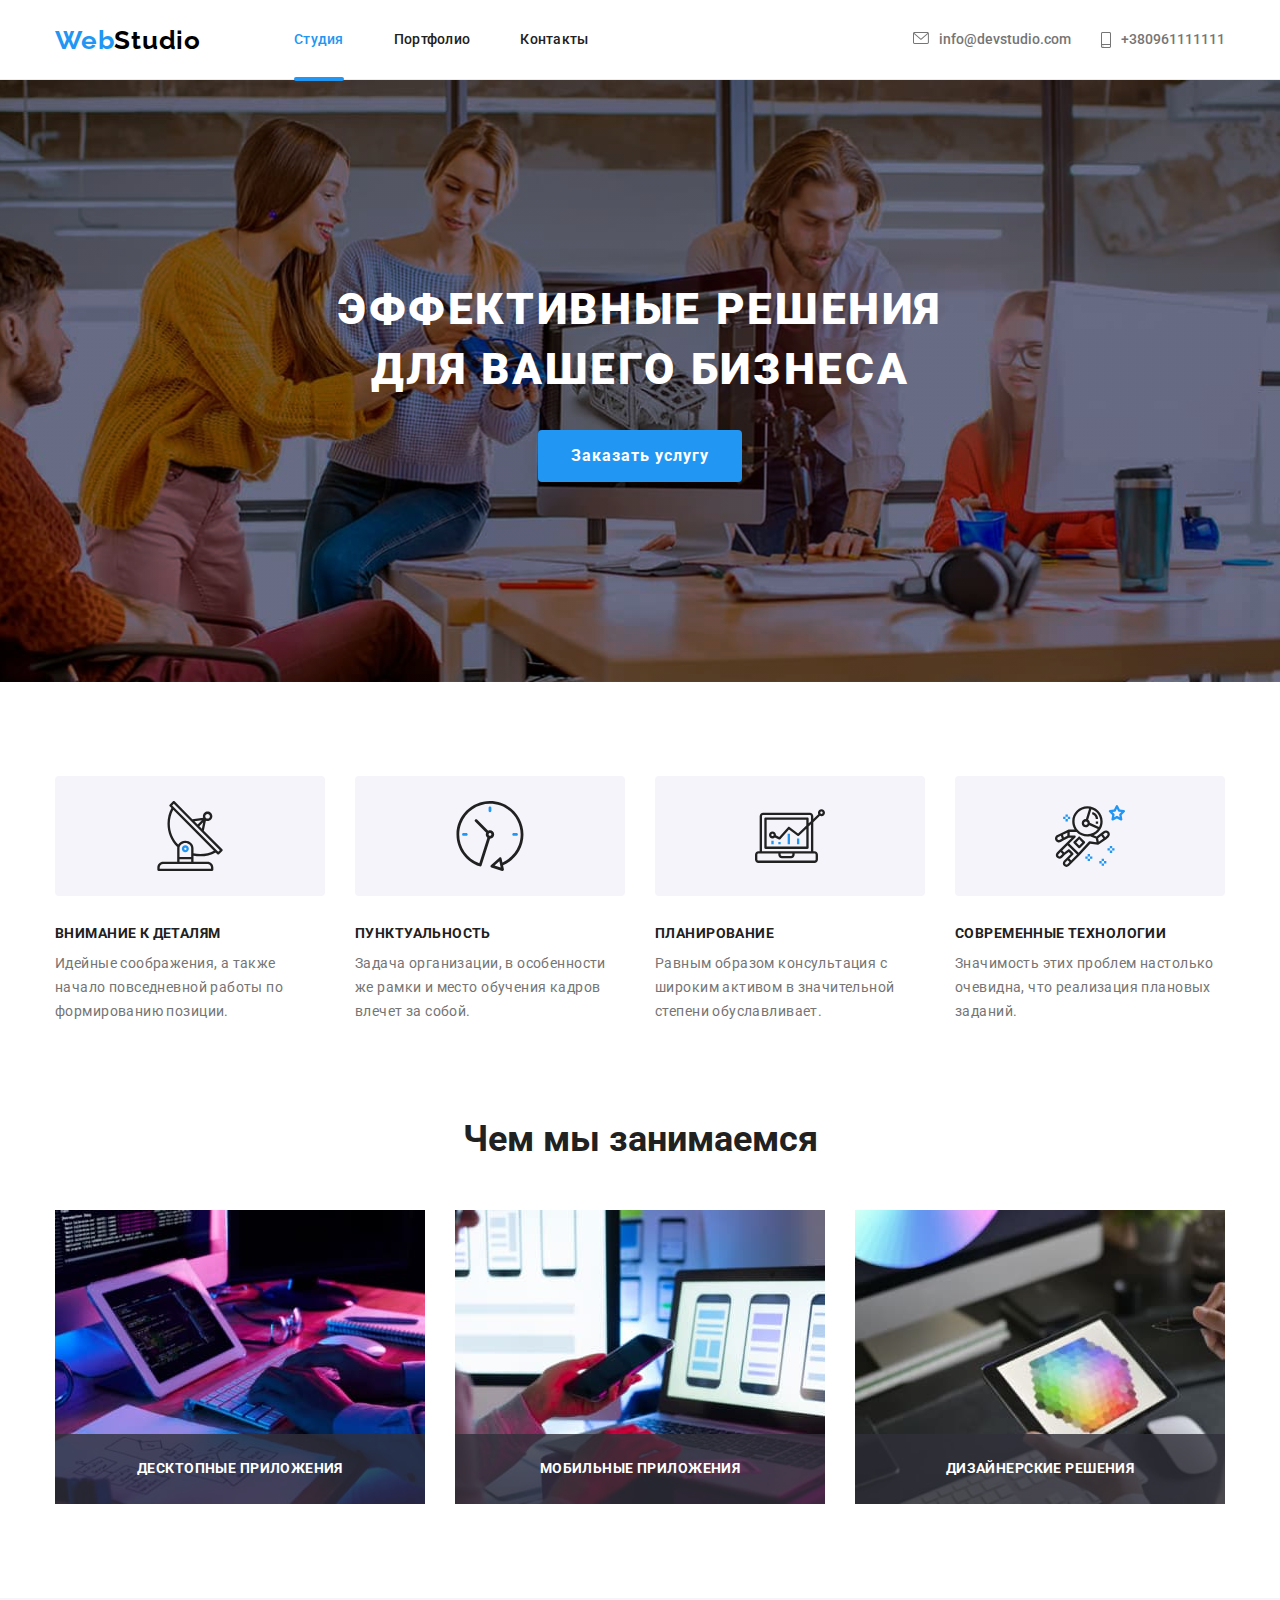
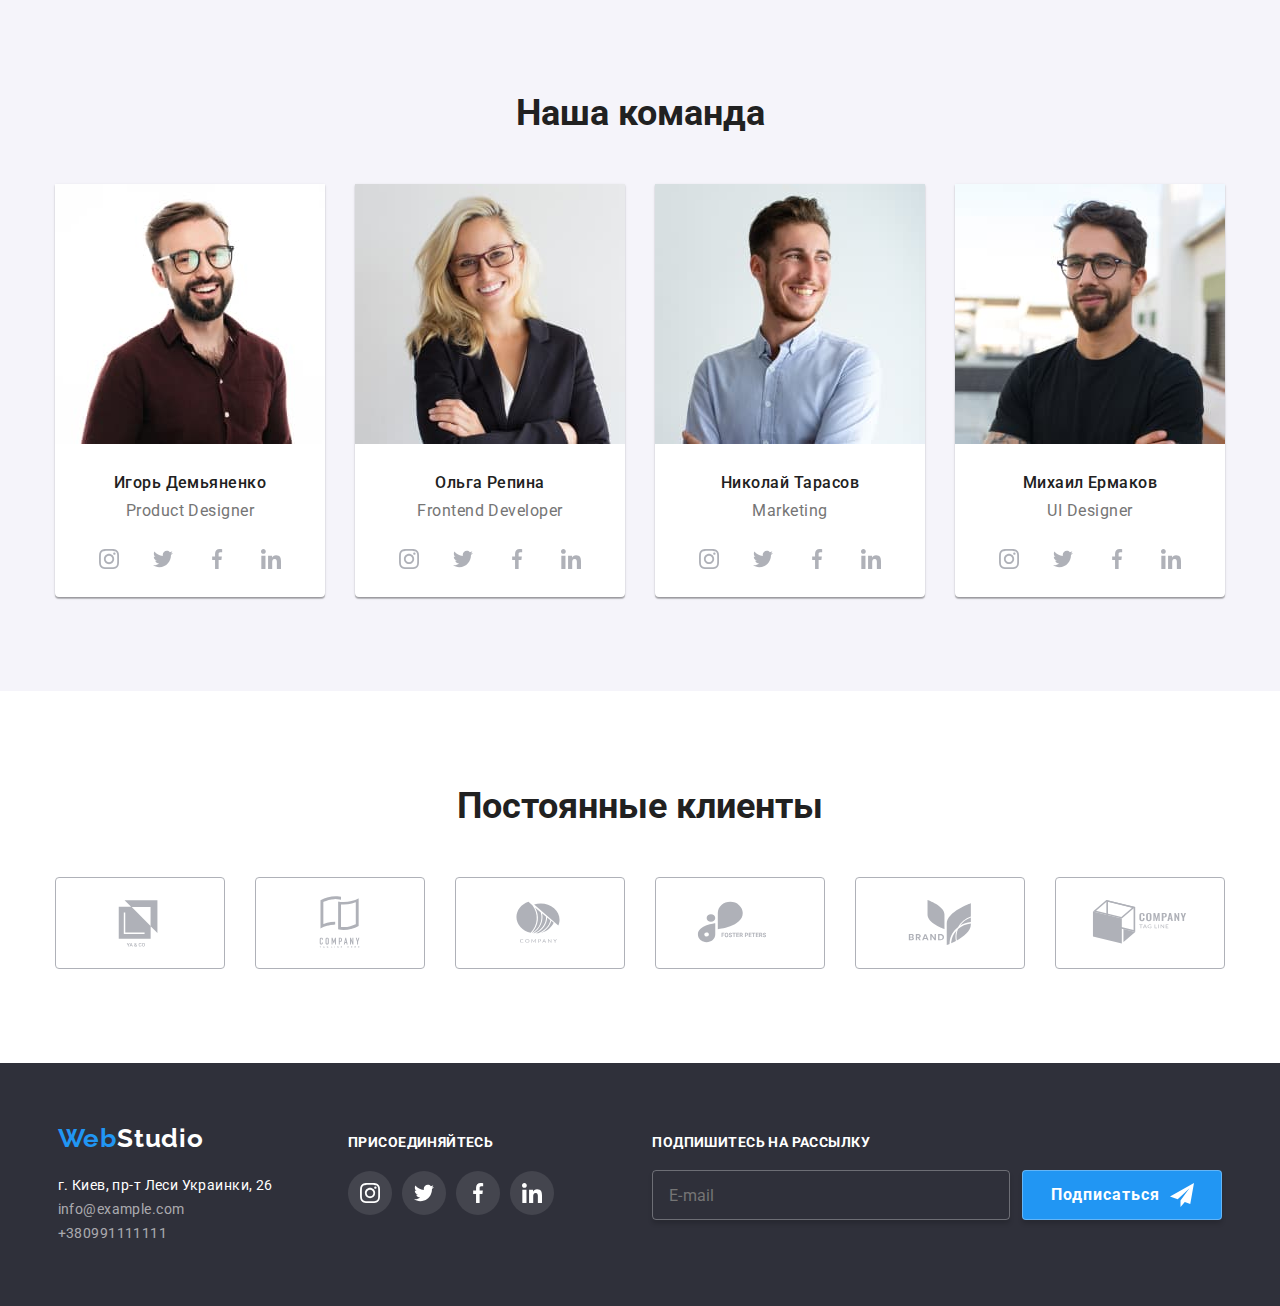
==== commit b38dc174: "end" ====
--- a/index.html
+++ b/index.html
@@ -18,7 +18,7 @@
 
 <body data-body>
     <header class="header">
-        <div class="container header__container">
+        <div class="container">
             <div class="flex-nav">
                 <a class="logo" href="./index.html"><span class="logo__web">Web</span><span
                         class="logo__studio">Studio</span></a>
--- a/css/main.min.css
+++ b/css/main.min.css
@@ -1,2 +1,2 @@
-:root{--main-color: #212121;--secondary-color: #757575;--adress-hero-color: #FFFFFF;--hover-color: #2196F3;--hero-bgc: #2F303A;--header-border-color: #ECECEC;--image-border-color: #EEEEEE;--first-logo-color: #000000;--second-logo-color: #2196F3;--footer-contacts-color: rgba(255, 255, 255, 0.6);--footer-bgc: #2F303A;--section-command-bgc: #F5F4FA;--button-hover-bgc: rgba(24, 140, 232, 1);--general-font: 'Roboto', sans-serif;--secondary-font: 'Raleway', sans-serif;--button-font-family: inherit;--clients-icon-color: #AFB1B8}html{-webkit-box-sizing:border-box;box-sizing:border-box}*,*::before,*::after{-webkit-box-sizing:inherit;box-sizing:inherit}ul,li,p,span,h1,h2,h3{margin:0;padding:0}body{color:var(--main-color);font-family:var(--general-font),var(--secondary-font)}.body--scroll-hidden{-ms-overflow-style:none;scrollbar-width:none;overflow-y:hidden}.body--scroll-hidden::-webkit-scrollbar{display:none}.section{padding-top:60px;padding-bottom:60px}@media screen and (min-width: 1024px){.section{padding-top:94px;padding-bottom:94px}}.container{padding-left:15px;padding-right:15px;margin-left:auto;margin-right:auto}@media screen and (min-width: 480px){.container{width:480px}}@media screen and (min-width: 768px){.container{width:768px}}@media screen and (min-width: 1200px){.container{width:1200px}}.header{height:60px;border-bottom:1px solid var(--header-border-color);-webkit-box-sizing:border-box;box-sizing:border-box;background-color:var(--adress-hero-color)}@media screen and (min-width: 768px){.header{height:80px}}.logo{display:block;padding:16px 0;font-family:var(--secondary-font);font-weight:700;font-size:24px;line-height:1.19;letter-spacing:0.03em;text-decoration:none;text-align:left}@media screen and (min-width: 768px){.logo{padding:0;margin-right:83px;text-align:center}}@media screen and (min-width: 1200px){.logo{margin-right:93px;font-size:26px}}.logo__web{color:var(--second-logo-color)}.logo__studio{color:var(--first-logo-color)}@media screen and (max-width: 767px){.menu__contact{display:-webkit-box;display:-ms-flexbox;display:flex;-webkit-box-orient:vertical;-webkit-box-direction:reverse;-ms-flex-direction:column-reverse;flex-direction:column-reverse;-webkit-box-pack:left;-ms-flex-pack:left;justify-content:left;-webkit-box-align:start;-ms-flex-align:start;align-items:flex-start}}.contact{display:-webkit-box;display:-ms-flexbox;display:flex;-webkit-box-orient:vertical;-webkit-box-direction:reverse;-ms-flex-direction:column-reverse;flex-direction:column-reverse;list-style-type:none;margin-left:auto}@media screen and (max-width: 767px){.contact{display:none}}@media screen and (min-width: 768px) and (max-width: 1199px){.contact{display:-webkit-box;display:-ms-flexbox;display:flex;-webkit-box-orient:vertical;-webkit-box-direction:normal;-ms-flex-direction:column;flex-direction:column;-ms-flex-wrap:wrap;flex-wrap:wrap;-webkit-box-align:baseline;-ms-flex-align:baseline;align-items:baseline;margin-left:auto}}@media screen and (min-width: 1200px){.contact{-ms-flex-wrap:nowrap;flex-wrap:nowrap;-webkit-box-orient:horizontal;-webkit-box-direction:normal;-ms-flex-direction:row;flex-direction:row;width:auto;margin-left:auto}}.contact__item{fill:var(--secondary-color);font-weight:500;line-height:1.17}@media screen and (max-width: 767px){.contact__item:first-child{font-weight:500;font-size:24px;margin-bottom:64px}.contact__item:last-child{margin-bottom:32px;font-size:34px}}@media screen and (min-width: 768px) and (max-width: 1199px){.contact__item{margin-bottom:10px;font-size:12px}.contact__item:last-child{margin-bottom:0}}@media screen and (min-width: 1200px){.contact__item{margin-right:30px;font-size:14px}.contact__item:last-child{margin-right:0}}.contact__link{display:-webkit-box;display:-ms-flexbox;display:flex;color:var(--secondary-color);text-decoration:none;-webkit-transition-property:color, fill;transition-property:color, fill;-webkit-transition-duration:250ms;transition-duration:250ms;-webkit-transition-timing-function:cubic-bezier(0.4, 0, 0.2, 1);transition-timing-function:cubic-bezier(0.4, 0, 0.2, 1)}.contact__link:hover,.contact__link:focus{color:var(--hover-color);fill:var(--hover-color)}@media screen and (min-width: 768px){.contact__link{font-size:12px}}@media screen and (min-width: 1200px){.contact__link{font-size:14px;line-height:1.14;padding:32px 0}}.phone{color:var(--hover-color)}@media screen and (min-width: 768px){.phone{color:var(--secondary-color)}}.contact__icon{margin-right:10px}@media screen and (max-width: 767px){.contact__icon{display:none}}.menu__contact{display:-webkit-box;display:-ms-flexbox;display:flex;list-style-type:none;-webkit-box-orient:vertical;-webkit-box-direction:reverse;-ms-flex-direction:column-reverse;flex-direction:column-reverse}@media screen and (min-width: 768px){.menu__contact{display:none}}.flex-nav{position:relative}@media screen and (min-width: 768px){.flex-nav{display:-webkit-box;display:-ms-flexbox;display:flex;-webkit-box-align:center;-ms-flex-align:center;align-items:center}}@media screen and (min-width: 768px){.menu{display:-webkit-box;display:-ms-flexbox;display:flex}}.menu__list{font-weight:500;font-size:40px;list-style-type:none;line-height:1.14}@media screen and (max-width: 767px){.menu__list{margin-bottom:32px}.menu__list:last-child{margin-bottom:0}}@media screen and (min-width: 768px){.menu__list{font-size:14px;line-height:1.14;letter-spacing:0.02em;margin-right:50px}.menu__list:last-child{margin-right:0}}.menu__link{display:block;color:var(--main-color);text-decoration:none;-webkit-transition:color 250ms cubic-bezier(0.4, 0, 0.2, 1);transition:color 250ms cubic-bezier(0.4, 0, 0.2, 1)}.menu__link:hover,.menu__link:focus{color:var(--hover-color)}@media screen and (min-width: 768px){.menu__link{position:relative;padding:32px 0px}}.menu__link--active{color:var(--hover-color)}@media screen and (min-width: 768px){.menu__link--active::after{content:"";display:block;margin-bottom:-1px;position:absolute;left:0;bottom:0;width:100%;height:4px;background-color:var(--hover-color);border-radius:2px}}@media screen and (max-width: 767px){.mobile-menu{display:none}.mobile-menu.is-open{position:fixed;top:0;left:0;right:0;bottom:0;max-width:100%;z-index:1;display:-webkit-box;display:-ms-flexbox;display:flex;-webkit-box-orient:vertical;-webkit-box-direction:normal;-ms-flex-direction:column;flex-direction:column;padding:48px 40px;background-color:var(--adress-hero-color);-webkit-box-shadow:0px 4px 8px rgba(0,0,0,0.04),0px 2px 4px rgba(0,0,0,0.08),0px 1px 3px rgba(0,0,0,0.16);box-shadow:0px 4px 8px rgba(0,0,0,0.04),0px 2px 4px rgba(0,0,0,0.08),0px 1px 3px rgba(0,0,0,0.16)}}@media screen and (min-width: 768px){.mobile-menu{display:-webkit-box;display:-ms-flexbox;display:flex;-webkit-box-orient:horizontal;-webkit-box-direction:normal;-ms-flex-direction:row;flex-direction:row;-webkit-box-pack:center;-ms-flex-pack:center;justify-content:center;-webkit-box-align:center;-ms-flex-align:center;align-items:center}}@media screen and (max-width: 767px){.mobile-menu__nav{-webkit-box-flex:1;-ms-flex-positive:1;flex-grow:1}}@media screen and (min-width: 768px){.mobile-menu__nav{display:-webkit-box;display:-ms-flexbox;display:flex;-webkit-box-align:center;-ms-flex-align:center;align-items:center}}.menu__social{display:-webkit-box;display:-ms-flexbox;display:flex}@media screen and (min-width: 768px){.menu__social{display:none}}.menu__social-list{-webkit-box-orient:vertical;-webkit-box-direction:reverse;-ms-flex-direction:column-reverse;flex-direction:column-reverse;padding-right:10px;margin-left:10px;list-style:none;font-weight:500;font-size:18px;line-height:1.22;letter-spacing:0.02em;text-decoration:none;color:var(--hover-color);border-right:1px solid rgba(33,33,33,0.2)}.menu__social-list:first-child{margin-left:0}.menu__social-list:last-child{border-right:none}.menu__social-link{display:block;color:var(--hover-color);text-decoration:none}.mobile-menu__button{display:-webkit-inline-box;display:-ms-inline-flexbox;display:inline-flex;position:absolute;top:15px;right:10px;-webkit-box-align:center;-ms-flex-align:center;align-items:center;-webkit-box-pack:center;-ms-flex-pack:center;justify-content:center;padding:0;border:0;background-color:transparent;z-index:2}.mobile-menu__button:hover,.mobile-menu__button:focus{fill:var(--hover-color)}.mobile-menu__button .mobile-menu__icon-close{display:none}.mobile-menu__button.is-open .mobile-menu__icon-close{display:block}.mobile-menu__button.is-open .mobile-menu__icon{display:none}@media screen and (min-width: 768px){.mobile-menu__button{display:none}}.hero{background-image:-webkit-gradient(linear, left top, left bottom, from(rgba(47,48,58,0.4)), to(rgba(47,48,58,0.4))),url(../images/heroimg@1x.jpg);background-image:linear-gradient(rgba(47,48,58,0.4), rgba(47,48,58,0.4)),url(../images/heroimg@1x.jpg);background-size:cover;background-repeat:no-repeat;background-position:center;max-width:767px;padding:118px 0;margin-left:auto;margin-right:auto;background-blend-mode:overlay;text-align:center}@media (min-device-pixel-ratio: 2), (-webkit-min-device-pixel-ratio: 2), (min-resolution: 192dpi), (min-resolution: 2dppx){.hero{background-image:-webkit-gradient(linear, left top, left bottom, from(rgba(47,48,58,0.4)), to(rgba(47,48,58,0.4))),url(../images/heromobile2x.jpg);background-image:linear-gradient(rgba(47,48,58,0.4), rgba(47,48,58,0.4)),url(../images/heromobile2x.jpg)}}@media screen and (min-width: 768px){.hero{background-image:-webkit-gradient(linear, left top, left bottom, from(rgba(47,48,58,0.4)), to(rgba(47,48,58,0.4))),url(../images/herotablet1x.jpg);background-image:linear-gradient(rgba(47,48,58,0.4), rgba(47,48,58,0.4)),url(../images/herotablet1x.jpg)}}@media screen and (min-width: 768px) and (min-device-pixel-ratio: 2), screen and (min-width: 768px) and (-webkit-min-device-pixel-ratio: 2), screen and (min-width: 768px) and (min-resolution: 192dpi), screen and (min-width: 768px) and (min-resolution: 2dppx){.hero{background-image:-webkit-gradient(linear, left top, left bottom, from(rgba(47,48,58,0.4)), to(rgba(47,48,58,0.4))),url(../images/herotablet2x.jpg);background-image:linear-gradient(rgba(47,48,58,0.4), rgba(47,48,58,0.4)),url(../images/herotablet2x.jpg)}}@media screen and (min-width: 1200px){.hero{padding:200px 0;background-image:-webkit-gradient(linear, left top, left bottom, from(rgba(47,48,58,0.4)), to(rgba(47,48,58,0.4))),url(../images/herodesk1x.jpg);background-image:linear-gradient(rgba(47,48,58,0.4), rgba(47,48,58,0.4)),url(../images/herodesk1x.jpg)}}@media screen and (min-width: 1200px) and (min-device-pixel-ratio: 2), screen and (min-width: 1200px) and (-webkit-min-device-pixel-ratio: 2), screen and (min-width: 1200px) and (min-resolution: 192dpi), screen and (min-width: 1200px) and (min-resolution: 2dppx){.hero{background-image:-webkit-gradient(linear, left top, left bottom, from(rgba(47,48,58,0.4)), to(rgba(47,48,58,0.4))),url(../images/herodesk2x.jpg);background-image:linear-gradient(rgba(47,48,58,0.4), rgba(47,48,58,0.4)),url(../images/herodesk2x.jpg)}}.hero__title{color:var(--adress-hero-color);font-weight:900;font-size:26px;line-height:1.62;text-align:center;letter-spacing:0.06em;text-transform:uppercase}@media screen and (min-width: 768px){.hero__title{max-width:360px;margin-left:auto;margin-right:auto}}@media screen and (min-width: 1200px){.hero__title{max-width:696px;margin-left:auto;margin-right:auto;font-size:44px;line-height:1.36}}.hero__button{display:inline-block;font-weight:700;font-size:16px;line-height:1.88;letter-spacing:0.06em;border:1px solid transparent;border-radius:4px;padding:10px 32px;margin-top:30px;cursor:pointer;color:var(--adress-hero-color);background-color:var(--hover-color);font-family:var(--button-font-family);-webkit-transition:color 250ms cubic-bezier(0.4, 0, 0.2, 1);transition:color 250ms cubic-bezier(0.4, 0, 0.2, 1)}.hero__button:hover,.hero__button:focus{background-color:var(--button-hover-bgc)}.backdrop{position:fixed;top:0;left:0;width:100%;height:100%;background:rgba(0,0,0,0.2);-webkit-transition-property:opacity, visibility;transition-property:opacity, visibility;-webkit-transition-duration:250ms;transition-duration:250ms;-webkit-transition-timing-function:cubic-bezier(0.4, 0, 0.2, 1);transition-timing-function:cubic-bezier(0.4, 0, 0.2, 1)}.is-hidden{visibility:hidden;opacity:0;pointer-events:none}.modal{position:absolute;padding:40px;top:50%;left:50%;max-width:450px;min-height:320px;max-height:609px;-webkit-transform:translate(-50%, -50%);transform:translate(-50%, -50%);background-color:var(--adress-hero-color);-webkit-box-shadow:0px 1px 3px rgba(0,0,0,0.12),0px 1px 1px rgba(0,0,0,0.14),0px 2px 1px rgba(0,0,0,0.2);box-shadow:0px 1px 3px rgba(0,0,0,0.12),0px 1px 1px rgba(0,0,0,0.14),0px 2px 1px rgba(0,0,0,0.2);border-radius:4px;z-index:3}@media screen and (min-width: 1200px){.modal{max-width:528px}}.modal-submit{display:-webkit-box;display:-ms-flexbox;display:flex;-webkit-box-align:center;-ms-flex-align:center;align-items:center;-webkit-box-pack:center;-ms-flex-pack:center;justify-content:center}.modal-submit__button{width:200px;height:50px;padding:0;color:var(--adress-hero-color);background-color:var(--hover-color);border:1px solid rgba(255,255,255,0.3);-webkit-box-sizing:border-box;box-sizing:border-box;-webkit-box-shadow:0px 4px 4px rgba(0,0,0,0.15);box-shadow:0px 4px 4px rgba(0,0,0,0.15);border-radius:4px;font-weight:700;font-size:16px;line-height:1.88;cursor:pointer;letter-spacing:0.06em}.modal__button{position:absolute;top:8px;right:8px;display:-webkit-box;display:-ms-flexbox;display:flex;background-color:#FFFFFF;width:30px;height:30px;border:1px solid rgba(0,0,0,0.1);border-radius:50%;-webkit-box-sizing:border-box;box-sizing:border-box;-webkit-box-pack:center;-ms-flex-pack:center;justify-content:center;-webkit-box-align:center;-ms-flex-align:center;align-items:center;cursor:pointer}.modal__close{fill:var(--first-logo-color);cursor:pointer;-webkit-transition:fill 250ms cubic-bezier(0.4, 0, 0.2, 1);transition:fill 250ms cubic-bezier(0.4, 0, 0.2, 1)}.modal__close:hover{fill:var(--hover-color)}.modal__title{display:block;font-weight:700;font-size:20px;line-height:1.5;text-align:center;letter-spacing:0.03em;margin-bottom:12px;min-width:100%}@media screen and (min-width: 1200px){.modal__title{font-size:20px;line-height:1.15}}.modal-form{display:-webkit-box;display:-ms-flexbox;display:flex;-webkit-box-orient:vertical;-webkit-box-direction:normal;-ms-flex-direction:column;flex-direction:column;margin-bottom:10px}.modal-form__label{color:var(--secondary-color);position:relative;font-size:12px;line-height:1.17}.modal-form__input{display:inline-block;color:var(--secondary-color);width:100%;height:40px;margin-top:4px;padding:12px 42px;border:1px solid rgba(33,33,33,0.2);-webkit-box-sizing:border-box;box-sizing:border-box;border-radius:4px;-webkit-transition-property:border;transition-property:border;-webkit-transition-duration:250ms;transition-duration:250ms;-webkit-transition-timing-function:cubic-bezier(0.4, 0, 0.2, 1);transition-timing-function:cubic-bezier(0.4, 0, 0.2, 1);outline:none}.modal-form__input:focus+.modal-form__icons{fill:var(--hover-color);border-color:var(--hover-color)}.modal-form__icons{display:block;position:absolute;top:50%;left:12px;margin:0;-webkit-transition-property:fill;transition-property:fill;-webkit-transition-duration:250ms;transition-duration:250ms;-webkit-transition-timing-function:cubic-bezier(0.4, 0, 0.2, 1);transition-timing-function:cubic-bezier(0.4, 0, 0.2, 1)}.modal-comment{display:-webkit-box;display:-ms-flexbox;display:flex;-webkit-box-orient:vertical;-webkit-box-direction:normal;-ms-flex-direction:column;flex-direction:column;height:120px;font-size:12px;line-height:1.17;margin-bottom:20px;letter-spacing:0.01em}.modal-comment__textfield{display:-webkit-box;display:-ms-flexbox;display:flex;-webkit-box-orient:vertical;-webkit-box-direction:normal;-ms-flex-direction:column;flex-direction:column;color:var(--secondary-color);margin-bottom:4px}.modal-comment__textarea{color:var(--secondary-color);padding:12px 16px;min-width:290px;height:448px;border:1px solid rgba(33,33,33,0.2);-webkit-box-sizing:border-box;box-sizing:border-box;border-radius:4px;letter-spacing:0.01em;-webkit-transition-property:border-color;transition-property:border-color;-webkit-transition-duration:250ms;transition-duration:250ms;-webkit-transition-timing-function:cubic-bezier(0.4, 0, 0.2, 1);transition-timing-function:cubic-bezier(0.4, 0, 0.2, 1);outline:none;resize:none}.modal-comment__textarea:focus{border-color:var(--hover-color)}.checkbox{display:-webkit-box;display:-ms-flexbox;display:flex;margin-bottom:30px;font-size:14px;line-height:1.714;letter-spacing:0.03em;color:var(--secondary-color)}.checkbox__label{-webkit-box-align:center;-ms-flex-align:center;align-items:center;-webkit-box-pack:center;-ms-flex-pack:center;justify-content:center}.checkbox__input{position:absolute;width:1px;height:1px;margin:-1px;border:0;padding:0;white-space:nowrap;-webkit-clip-path:inset(100%);clip-path:inset(100%);overflow:hidden}.checkbox__input:checked+.checkbox__icon{border-color:transparent;fill:none;border:#2196F3;background-color:#2196F3;background-image:url("../images/iconcheck-1.svg");background-size:contain;background-origin:border-box}.checkbox__icon{display:inline-block;left:0;border:2px solid #212121;border-radius:3px;margin-right:7px;width:16px;height:15px;cursor:pointer;-webkit-transition:background-color 250ms cubic-bezier(0.4, 0, 0.2, 1);transition:background-color 250ms cubic-bezier(0.4, 0, 0.2, 1)}.checkbox__policy{font-size:12px;line-height:1.17;letter-spacing:0.03em;-webkit-text-decoration-line:underline;text-decoration-line:underline}@media screen and (min-width: 1200px){.checkbox__policy{font-size:14px;line-height:1.71px}}.visually-hiden{position:absolute;width:1px;height:1px;margin:-1px;border:0;padding:0;white-space:nowrap;-webkit-clip-path:inset(100%);clip-path:inset(100%);overflow:hidden}.feature{padding-top:0px}@media screen and (max-width: 1199px){.feature{display:none}}.feature-images{display:-webkit-box;display:-ms-flexbox;display:flex;-webkit-box-orient:horizontal;-webkit-box-direction:normal;-ms-flex-direction:row;flex-direction:row;-webkit-box-align:center;-ms-flex-align:center;align-items:center;-webkit-box-pack:center;-ms-flex-pack:center;justify-content:center;max-width:100%;list-style:none}.feature-images__list{position:relative;margin-right:30px}.feature-images__list:last-child{margin-right:0}.feature-images__position{display:-webkit-box;display:-ms-flexbox;display:flex;position:absolute;left:0;bottom:0;background:rgba(47,48,58,0.8);width:370px;height:70px;-webkit-box-align:center;-ms-flex-align:center;align-items:center;-webkit-box-pack:center;-ms-flex-pack:center;justify-content:center}.feature-images__img{display:block;width:370px;height:auto}.feature-images__title{color:var(--adress-hero-color);font-weight:700;font-size:14px;line-height:1.14;letter-spacing:0.03em;text-transform:uppercase}.benefits{display:-webkit-box;display:-ms-flexbox;display:flex}@media screen and (max-width: 1199px){.benefits{-ms-flex-wrap:wrap;flex-wrap:wrap;max-width:100%;gap:30px}}@media screen and (min-width: 1200px){.benefits{-webkit-box-pack:center;-ms-flex-pack:center;justify-content:center;-webkit-box-align:center;-ms-flex-align:center;align-items:center}}.benefits__list{-webkit-box-flex:100%;-ms-flex:100%;flex:100%;list-style:none}@media screen and (min-width: 768px) and (max-width: 1199px){.benefits__list{-webkit-box-flex:calc(50% - 30px);-ms-flex:calc(50% - 30px);flex:calc(50% - 30px)}}@media screen and (min-width: 1200px){.benefits__list{display:inline-block;margin-right:30px;border-radius:4px}.benefits__list:last-child{margin-right:0}}.benefits__item{display:-webkit-box;display:-ms-flexbox;display:flex;-webkit-box-pack:center;-ms-flex-pack:center;justify-content:center;-webkit-box-align:center;-ms-flex-align:center;align-items:center;height:120px;margin-bottom:30px;background-color:var(--section-command-bgc);border-radius:4px}@media screen and (min-width: 1200px){.benefits__item{width:270px}}.benefits__title{margin-bottom:10px;font-weight:700;font-size:14px;line-height:1.14;text-transform:uppercase;letter-spacing:0.03em;text-align:center}@media screen and (min-width: 768px){.benefits__title{text-align:left}}.benefits__description{color:var(--secondary-color);font-size:14px;line-height:1.71;letter-spacing:0.03em;text-align:left}.command{display:block;list-style-type:none}@media screen and (min-width: 768px) and (max-width: 1199px){.command{display:-webkit-box;display:-ms-flexbox;display:flex;-ms-flex-wrap:wrap;flex-wrap:wrap;gap:30px}}@media screen and (min-width: 1200px){.command{display:-webkit-box;display:-ms-flexbox;display:flex;-webkit-box-pack:center;-ms-flex-pack:center;justify-content:center;-webkit-box-align:center;-ms-flex-align:center;align-items:center}}.command-item{background-color:var(--section-command-bgc)}.command__list{list-style:none;background-color:var(--adress-hero-color);-webkit-box-shadow:0px 1px 3px rgba(0,0,0,0.12),0px 1px 1px rgba(0,0,0,0.14),0px 2px 1px rgba(0,0,0,0.2);box-shadow:0px 1px 3px rgba(0,0,0,0.12),0px 1px 1px rgba(0,0,0,0.14),0px 2px 1px rgba(0,0,0,0.2);border-radius:0px 0px 4px 4px;text-align:center}@media screen and (max-width: 767px){.command__list{margin-bottom:30px}.command__list:last-child{margin-bottom:0}}@media screen and (max-width: 1199px){.command__list{-webkit-box-flex:100%;-ms-flex:100%;flex:100%}}@media screen and (min-width: 768px) and (max-width: 1199px){.command__list{-webkit-box-flex:calc(50% - 30px);-ms-flex:calc(50% - 30px);flex:calc(50% - 30px)}}@media screen and (min-width: 1200px){.command__list{margin-right:30px;margin-bottom:0}.command__list:last-child{margin-right:0}}.command__photo{display:block;height:auto;width:100%}@media screen and (min-width: 1200px){.command__photo{width:270px}}.team{padding-top:30px;padding-bottom:16px;text-align:center}.team__name{margin-bottom:10px;font-size:16px;font-weight:500;line-height:1.17;letter-spacing:0.03em}.team__work{color:var(--secondary-color);font-size:16px;margin-bottom:16px;line-height:1.17;letter-spacing:0.03em}.client{display:-webkit-box;display:-ms-flexbox;display:flex}@media screen and (max-width: 1199px){.client{-ms-flex-wrap:wrap;flex-wrap:wrap;-webkit-box-pack:justify;-ms-flex-pack:justify;justify-content:space-between;gap:30px}}@media screen and (min-width: 1200px){.client{-webkit-box-pack:center;-ms-flex-pack:center;justify-content:center;-webkit-box-align:center;-ms-flex-align:center;align-items:center}}.client__item{list-style-type:none}@media screen and (max-width: 767px){.client__item{-webkit-box-flex:calc(50% - 30px);-ms-flex:calc(50% - 30px);flex:calc(50% - 30px)}}@media screen and (min-width: 768px) and (max-width: 1199px){.client__item{-webkit-box-flex:calc(33% - 30px);-ms-flex:calc(33% - 30px);flex:calc(33% - 30px)}}@media screen and (min-width: 1200px){.client__item{margin-right:30px;list-style-type:none}.client__item:last-child{margin-right:0}}.client__link{display:-webkit-box;display:-ms-flexbox;display:flex;height:92px;-webkit-box-pack:center;-ms-flex-pack:center;justify-content:center;-webkit-box-align:center;-ms-flex-align:center;align-items:center;fill:var(--clients-icon-color);border:1px solid #AFB1B8;border-radius:4px;-webkit-transition-property:fill, border-color;transition-property:fill, border-color;-webkit-transition-duration:250ms;transition-duration:250ms;-webkit-transition-timing-function:cubic-bezier(0.4, 0, 0.2, 1);transition-timing-function:cubic-bezier(0.4, 0, 0.2, 1)}.client__link:hover,.client__link:focus{fill:var(--hover-color);border-color:var(--hover-color)}@media screen and (min-width: 1200px){.client__link{width:170px}}.footer-adress{display:inline-block;margin:0;padding:0}@media screen and (min-width: 480px) and (max-width: 1199px){.footer-adress{display:-webkit-box;display:-ms-flexbox;display:flex;-webkit-box-orient:vertical;-webkit-box-direction:normal;-ms-flex-direction:column;flex-direction:column;-webkit-box-pack:center;-ms-flex-pack:center;justify-content:center;-webkit-box-align:center;-ms-flex-align:center;align-items:center}}.adress{font-style:normal;font-size:14px;line-height:1.71;display:-webkit-box;display:-ms-flexbox;display:flex;-webkit-box-orient:vertical;-webkit-box-direction:normal;-ms-flex-direction:column;flex-direction:column;-webkit-box-align:start;-ms-flex-align:start;align-items:flex-start}@media screen and (min-width: 1200px){.adress{text-align:left}}.adress__maplink{display:block;color:var(--adress-hero-color);letter-spacing:0.03em;text-decoration:none;-webkit-transition:color 250ms cubic-bezier(0.4, 0, 0.2, 1);transition:color 250ms cubic-bezier(0.4, 0, 0.2, 1)}.adress__maplink:hover,.adress__maplink:focus{color:var(--hover-color)}@media screen and (max-width: 1199px){.adress__link{margin-bottom:9px}.adress__link:last-child{margin-bottom:0}}@media screen and (max-width: 1199px) and (min-width: 1200px){.adress__link{margin-bottom:6px}.adress__link:first-child{margin-bottom:0}}.adress__link .adress__contacts{display:block;color:var(--footer-contacts-color);font-size:14px;line-height:1.71;letter-spacing:0.03em;text-decoration:none;-webkit-transition:color 250ms cubic-bezier(0.4, 0, 0.2, 1);transition:color 250ms cubic-bezier(0.4, 0, 0.2, 1)}.adress__link .adress__contacts:hover,.adress__link .adress__contacts:focus{color:var(--hover-color)}.adress__nav{list-style-type:none}@media screen and (max-width: 1199px){.adress__nav{margin-bottom:60px}}.footer-form__title{display:-webkit-inline-box;display:-ms-inline-flexbox;display:inline-flex;color:var(--adress-hero-color);margin-bottom:20px;font-weight:700;font-size:14px;line-height:16px;letter-spacing:0.03em;text-transform:uppercase;text-align:center}@media screen and (min-width: 1200px){.form{display:-webkit-box;display:-ms-flexbox;display:flex;-webkit-box-align:end;-ms-flex-align:end;align-items:flex-end;-webkit-box-pack:justify;-ms-flex-pack:justify;justify-content:space-between}}.form__item{text-align:center;list-style:none;outline:none}@media screen and (min-width: 1200px){.form__item{margin-right:12px;text-align:left}.form__item:last-child{margin-right:0}}.form__item input[type=email]{-webkit-box-flex:100%;-ms-flex:100%;flex:100%;width:100%;color:rgba(255,255,255,0.6);height:50px;padding:15px 16px;color:var(--secondary-color);font-weight:400;font-size:12px;line-height:14px;letter-spacing:0.01em;font-size:16px;line-height:1.87;background:inherit;border:1px solid rgba(255,255,255,0.3);border-radius:4px;-webkit-box-shadow:0px 4px 4px rgba(0,0,0,0.15);box-shadow:0px 4px 4px rgba(0,0,0,0.15);-webkit-transition:border 250ms cubic-bezier(0.4, 0, 0.2, 1);transition:border 250ms cubic-bezier(0.4, 0, 0.2, 1);outline:none}@media screen and (max-width: 1199px){.form__item input[type=email]{margin-bottom:20px}}.form__item input[type=email]:focus{border-color:var(--hover-color)}.form__button{display:-webkit-box;display:-ms-flexbox;display:flex;width:200px;height:50px;padding:0;color:var(--adress-hero-color);background-color:var(--hover-color);border:1px solid rgba(255,255,255,0.3);-webkit-box-sizing:border-box;box-sizing:border-box;-webkit-box-shadow:0px 4px 4px rgba(0,0,0,0.15);box-shadow:0px 4px 4px rgba(0,0,0,0.15);border-radius:4px;font-weight:700;font-size:16px;line-height:1.88;-webkit-box-align:center;-ms-flex-align:center;align-items:center;-webkit-box-pack:center;-ms-flex-pack:center;justify-content:center;letter-spacing:0.06em;cursor:pointer}@media screen and (max-width: 1199px){.form__button{margin-left:auto;margin-right:auto}}.form__icon{margin-left:10px;fill:var(--adress-hero-color)}.footer-form{display:-webkit-box;display:-ms-flexbox;display:flex;-ms-flex-wrap:wrap;flex-wrap:wrap;-webkit-box-pack:center;-ms-flex-pack:center;justify-content:center}@media screen and (max-width: 1199px){.footer-form{-webkit-box-orient:vertical;-webkit-box-direction:normal;-ms-flex-direction:column;flex-direction:column;-webkit-box-flex:1;-ms-flex:auto;flex:auto;-webkit-box-align:center;-ms-flex-align:center;align-items:center;-webkit-box-pack:center;-ms-flex-pack:center;justify-content:center}}@media screen and (min-width: 1200px){.footer-form{-webkit-box-orient:horizontal;-webkit-box-direction:normal;-ms-flex-direction:row;flex-direction:row;max-width:570px}}.footer-adress__logo{display:inline-block;margin-bottom:20px;font-family:var(--secondary-font);font-weight:700;font-size:24px;line-height:1.19;letter-spacing:0.03em;text-decoration:none}@media screen and (min-width: 1200px){.footer-adress__logo{font-size:26px;text-align:left}}.logo__foot{color:var(--adress-hero-color)}.footer-position{display:block;text-align:center}@media screen and (min-width: 768px){.footer-position{display:-webkit-box;display:-ms-flexbox;display:flex;-ms-flex-wrap:wrap;flex-wrap:wrap;-webkit-box-align:baseline;-ms-flex-align:baseline;align-items:baseline;-ms-flex-pack:distribute;justify-content:space-around}}@media screen and (min-width: 1200px){.footer-position{-ms-flex-wrap:nowrap;flex-wrap:nowrap;text-align:left}}@media screen and (max-width: 767px){.social-link-footer{margin-bottom:60px}}@media screen and (min-width: 1200px){.social-link-footer{margin-left:70px;display:-webkit-box;display:-ms-flexbox;display:flex;-webkit-box-orient:vertical;-webkit-box-direction:normal;-ms-flex-direction:column;flex-direction:column;-webkit-box-align:start;-ms-flex-align:start;align-items:flex-start}}.footer-icon{display:-webkit-box;display:-ms-flexbox;display:flex}@media screen and (max-width: 1199px){.footer-icon{-webkit-box-pack:center;-ms-flex-pack:center;justify-content:center;-webkit-box-align:center;-ms-flex-align:center;align-items:center}}@media screen and (min-width: 1200px){.footer-icon{margin-right:93px}}.social-link-footer__title{display:inline-block;color:var(--adress-hero-color);margin-bottom:20px;font-weight:700;font-size:14px;line-height:1.17;letter-spacing:0.03em;text-transform:uppercase}.footer-icon__link{display:-webkit-box;display:-ms-flexbox;display:flex;-webkit-box-align:center;-ms-flex-align:center;align-items:center;-webkit-box-pack:center;-ms-flex-pack:center;justify-content:center;fill:var(--adress-hero-color);border:1px solid transparent;border-radius:50%;width:44px;height:44px;background-color:rgba(255,255,255,0.1);list-style-type:none;-webkit-transition-property:background-color, border-color;transition-property:background-color, border-color;-webkit-transition-duration:250ms;transition-duration:250ms;-webkit-transition-timing-function:cubic-bezier(0.4, 0, 0.2, 1);transition-timing-function:cubic-bezier(0.4, 0, 0.2, 1)}.footer-icon__link:hover,.footer-icon__link:focus{background-color:var(--hover-color);border-color:var(--hover-color)}.footer-icon__list{list-style-type:none;margin-right:10px}.footer-icon__list:last-child{margin-right:0}.footer{padding:60px 0;-webkit-box-sizing:border-box;box-sizing:border-box;background-color:var(--footer-bgc);-webkit-box-pack:center;-ms-flex-pack:center;justify-content:center;-webkit-box-align:center;-ms-flex-align:center;align-items:center}@media screen and (min-width: 1200px){.footer{display:-webkit-box;display:-ms-flexbox;display:flex;-ms-flex-wrap:wrap;flex-wrap:wrap;-webkit-box-pack:center;-ms-flex-pack:center;justify-content:center;-webkit-box-align:center;-ms-flex-align:center;align-items:center}}.portfolio-buttons{display:-webkit-box;display:-ms-flexbox;display:flex;-ms-flex-wrap:wrap;flex-wrap:wrap;gap:8px;margin-bottom:40px}@media screen and (min-width: 768px){.portfolio-buttons{-webkit-box-pack:center;-ms-flex-pack:center;justify-content:center;margin-bottom:30px}}.portfolio-buttons__list{list-style-type:none}@media screen and (min-width: 1200px){.portfolio-buttons__list{margin-right:8px;margin-bottom:0}.portfolio-buttons__list:last-child{margin-right:0}}.portfolio-buttons__filter{padding:6px 22px;border:1px solid transparent;border-radius:4px;cursor:pointer;background-color:var(--section-command-bgc);font-family:var(--button-font-family);font-weight:500;font-size:16px;line-height:1.62;letter-spacing:0.03em;-webkit-transition-property:color, background-color, -webkit-box-shadow;transition-property:color, background-color, -webkit-box-shadow;transition-property:color, background-color, box-shadow;transition-property:color, background-color, box-shadow, -webkit-box-shadow;-webkit-transition-duration:250ms;transition-duration:250ms;-webkit-transition-timing-function:cubic-bezier(0.4, 0, 0.2, 1);transition-timing-function:cubic-bezier(0.4, 0, 0.2, 1)}.portfolio-buttons__filter:hover,.portfolio-buttons__filter:focus{background-color:var(--hover-color);color:var(--adress-hero-color);-webkit-box-shadow:0px 4px 4px rgba(0,0,0,0.25);box-shadow:0px 4px 4px rgba(0,0,0,0.25)}.portfolio-image{-webkit-box-pack:center;-ms-flex-pack:center;justify-content:center;-webkit-box-align:center;-ms-flex-align:center;align-items:center;-webkit-box-flex:100%;-ms-flex:100%;flex:100%;display:-webkit-box;display:-ms-flexbox;display:flex;-ms-flex-wrap:wrap;flex-wrap:wrap;gap:30px;list-style-type:none;width:100%}.portfolio-image__photo{display:block;height:auto;width:100%;height:auto;-o-object-fit:cover;object-fit:cover;-o-object-position:center;object-position:center}.portfolio-image__list{-webkit-box-flex:100%;-ms-flex:100%;flex:100%}@media screen and (min-width: 768px) and (max-width: 1199px){.portfolio-image__list{-webkit-box-flex:calc(50% - 30px);-ms-flex:calc(50% - 30px);flex:calc(50% - 30px)}.portfolio-image__list:last-child a{width:354px}}@media screen and (min-width: 1200px){.portfolio-image__list{-webkit-box-flex:calc(33% - 60px);-ms-flex:calc(33% - 60px);flex:calc(33% - 60px)}}.portfolio-image__link{display:block;text-decoration:none;-webkit-transition:-webkit-box-shadow 250ms cubic-bezier(0.4, 0, 0.2, 1);transition:-webkit-box-shadow 250ms cubic-bezier(0.4, 0, 0.2, 1);transition:box-shadow 250ms cubic-bezier(0.4, 0, 0.2, 1);transition:box-shadow 250ms cubic-bezier(0.4, 0, 0.2, 1), -webkit-box-shadow 250ms cubic-bezier(0.4, 0, 0.2, 1)}.portfolio-image__link:hover{-webkit-box-shadow:0px 4px 4px rgba(0,0,0,0.25);box-shadow:0px 4px 4px rgba(0,0,0,0.25)}.portfolio-image__link:focus{-webkit-transform:translateY(0);transform:translateY(0);-webkit-box-shadow:0px 4px 4px rgba(0,0,0,0.25);box-shadow:0px 4px 4px rgba(0,0,0,0.25)}.portfolio-image__link:hover .overlay__title{-webkit-transform:translateY(0);transform:translateY(0)}.portfolio-image__link:focus .overlay__title{-webkit-transform:translateY(0);transform:translateY(0)}.product{padding:20px 24px;border:1px solid var(--image-border-color);border-top:0;text-decoration:none}@media screen and (min-width: 768px) and (max-width: 1199px){.product{padding:20px 0px 20px 24px}}.product__name{color:var(--main-color);margin-bottom:4px;font-weight:700;font-size:18px;line-height:2;letter-spacing:0.06em}.product__link{color:var(--secondary-color);font-size:16px;line-height:1.88;letter-spacing:0.03em;text-decoration:none}.overlay{position:relative;overflow:hidden}.overlay__title{position:absolute;display:block;min-width:320px;height:100%;top:0;left:0;padding:63px 24px;color:var(--adress-hero-color);background-color:rgba(33,150,243,0.9);font-size:18px;line-height:1.56;letter-spacing:0.03em;text-align:left;-webkit-transform:translateY(100%);transform:translateY(100%);-webkit-transition:-webkit-transform 250ms cubic-bezier(0.4, 0, 0.2, 1);transition:-webkit-transform 250ms cubic-bezier(0.4, 0, 0.2, 1);transition:transform 250ms cubic-bezier(0.4, 0, 0.2, 1);transition:transform 250ms cubic-bezier(0.4, 0, 0.2, 1), -webkit-transform 250ms cubic-bezier(0.4, 0, 0.2, 1)}.social{display:-webkit-box;display:-ms-flexbox;display:flex;-webkit-box-align:center;-ms-flex-align:center;align-items:center;-webkit-box-pack:center;-ms-flex-pack:center;justify-content:center;list-style-type:none}.social__list{margin-right:10px}.social__list:last-child{margin-right:0}.social__link{display:-webkit-box;display:-ms-flexbox;display:flex;color:var(--adress-hero-color);fill:var(--clients-icon-color);border:1px solid transparent;border-radius:50%;width:44px;height:44px;-webkit-box-align:center;-ms-flex-align:center;align-items:center;-webkit-box-pack:center;-ms-flex-pack:center;justify-content:center;-webkit-transition-property:background-color, fill, -webkit-box-shadow;transition-property:background-color, fill, -webkit-box-shadow;transition-property:background-color, fill, box-shadow;transition-property:background-color, fill, box-shadow, -webkit-box-shadow;-webkit-transition-duration:250ms;transition-duration:250ms;-webkit-transition-timing-function:cubic-bezier(0.4, 0, 0.2, 1);transition-timing-function:cubic-bezier(0.4, 0, 0.2, 1)}.social__link:hover,.social__link:focus{fill:var(--adress-hero-color);border:color var(--hover-color);background-color:var(--hover-color);-webkit-box-shadow:0px 4px 4px rgba(0,0,0,0.25);box-shadow:0px 4px 4px rgba(0,0,0,0.25)}.title{text-align:center;font-weight:700;font-size:28px;line-height:1.17;margin-bottom:30px}@media screen and (min-width: 1200px){.title{font-size:36px;margin-bottom:50px}}
+:root{--main-color: #212121;--secondary-color: #757575;--adress-hero-color: #FFFFFF;--hover-color: #2196F3;--hero-bgc: #2F303A;--header-border-color: #ECECEC;--image-border-color: #EEEEEE;--first-logo-color: #000000;--second-logo-color: #2196F3;--footer-contacts-color: rgba(255, 255, 255, 0.6);--footer-bgc: #2F303A;--section-command-bgc: #F5F4FA;--button-hover-bgc: rgba(24, 140, 232, 1);--general-font: 'Roboto', sans-serif;--secondary-font: 'Raleway', sans-serif;--button-font-family: inherit;--clients-icon-color: #AFB1B8}html{-webkit-box-sizing:border-box;box-sizing:border-box}*,*::before,*::after{-webkit-box-sizing:inherit;box-sizing:inherit}ul,li,p,span,h1,h2,h3{margin:0;padding:0}body{color:var(--main-color);font-family:var(--general-font),var(--secondary-font)}.body--scroll-hidden{-ms-overflow-style:none;scrollbar-width:none;overflow-y:hidden}.body--scroll-hidden::-webkit-scrollbar{display:none}.section{padding-top:60px;padding-bottom:60px}@media screen and (min-width: 1024px){.section{padding-top:94px;padding-bottom:94px}}.container{padding-left:15px;padding-right:15px;margin-left:auto;margin-right:auto}@media screen and (min-width: 480px){.container{width:480px}}@media screen and (min-width: 768px){.container{width:768px}}@media screen and (min-width: 1200px){.container{width:1200px}}.header{height:60px;border-bottom:1px solid var(--header-border-color);-webkit-box-sizing:border-box;box-sizing:border-box;background-color:var(--adress-hero-color)}@media screen and (min-width: 768px){.header{height:80px}}.logo{display:block;padding:16px 0;font-family:var(--secondary-font);font-weight:700;font-size:24px;line-height:1.19;letter-spacing:0.03em;text-decoration:none;text-align:left}@media screen and (min-width: 768px){.logo{padding:0;margin-right:83px;text-align:center}}@media screen and (min-width: 1200px){.logo{margin-right:93px;font-size:26px}}.logo__web{color:var(--second-logo-color)}.logo__studio{color:var(--first-logo-color)}@media screen and (max-width: 767px){.menu__contact{display:-webkit-box;display:-ms-flexbox;display:flex;-webkit-box-orient:vertical;-webkit-box-direction:reverse;-ms-flex-direction:column-reverse;flex-direction:column-reverse;-webkit-box-pack:left;-ms-flex-pack:left;justify-content:left;-webkit-box-align:start;-ms-flex-align:start;align-items:flex-start}}.contact{display:-webkit-box;display:-ms-flexbox;display:flex;-webkit-box-orient:vertical;-webkit-box-direction:reverse;-ms-flex-direction:column-reverse;flex-direction:column-reverse;list-style-type:none;margin-left:auto}@media screen and (max-width: 767px){.contact{display:none}}@media screen and (min-width: 768px) and (max-width: 1199px){.contact{display:-webkit-box;display:-ms-flexbox;display:flex;-webkit-box-orient:vertical;-webkit-box-direction:normal;-ms-flex-direction:column;flex-direction:column;-ms-flex-wrap:wrap;flex-wrap:wrap;-webkit-box-align:baseline;-ms-flex-align:baseline;align-items:baseline;margin-left:auto}}@media screen and (min-width: 1200px){.contact{-ms-flex-wrap:nowrap;flex-wrap:nowrap;-webkit-box-orient:horizontal;-webkit-box-direction:normal;-ms-flex-direction:row;flex-direction:row;width:auto;margin-left:auto}}.contact__item{fill:var(--secondary-color);font-weight:500;line-height:1.17}@media screen and (max-width: 767px){.contact__item:first-child{font-weight:500;font-size:24px;margin-bottom:64px}.contact__item:last-child{margin-bottom:32px;font-size:34px}}@media screen and (min-width: 768px) and (max-width: 1199px){.contact__item{margin-bottom:10px;font-size:12px}.contact__item:last-child{margin-bottom:0}}@media screen and (min-width: 1200px){.contact__item{margin-right:30px;font-size:14px}.contact__item:last-child{margin-right:0}}.contact__link{display:-webkit-box;display:-ms-flexbox;display:flex;color:var(--secondary-color);text-decoration:none;-webkit-transition-property:color, fill;transition-property:color, fill;-webkit-transition-duration:250ms;transition-duration:250ms;-webkit-transition-timing-function:cubic-bezier(0.4, 0, 0.2, 1);transition-timing-function:cubic-bezier(0.4, 0, 0.2, 1)}.contact__link:hover,.contact__link:focus{color:var(--hover-color);fill:var(--hover-color)}@media screen and (min-width: 768px){.contact__link{font-size:12px}}@media screen and (min-width: 1200px){.contact__link{font-size:14px;line-height:1.14;padding:32px 0}}.phone{color:var(--hover-color)}@media screen and (min-width: 768px){.phone{color:var(--secondary-color)}}.contact__icon{margin-right:10px}@media screen and (max-width: 767px){.contact__icon{display:none}}.menu__contact{display:-webkit-box;display:-ms-flexbox;display:flex;list-style-type:none;-webkit-box-orient:vertical;-webkit-box-direction:reverse;-ms-flex-direction:column-reverse;flex-direction:column-reverse}@media screen and (min-width: 768px){.menu__contact{display:none}}.flex-nav{position:relative}@media screen and (min-width: 768px){.flex-nav{display:-webkit-box;display:-ms-flexbox;display:flex;-webkit-box-align:center;-ms-flex-align:center;align-items:center}}@media screen and (min-width: 768px){.menu{display:-webkit-box;display:-ms-flexbox;display:flex}}.menu__list{font-weight:500;font-size:40px;list-style-type:none;line-height:1.14}@media screen and (max-width: 767px){.menu__list{margin-bottom:32px}.menu__list:last-child{margin-bottom:0}}@media screen and (min-width: 768px){.menu__list{font-size:14px;line-height:1.14;letter-spacing:0.02em;margin-right:50px}.menu__list:last-child{margin-right:0}}.menu__link{display:block;color:var(--main-color);text-decoration:none;-webkit-transition:color 250ms cubic-bezier(0.4, 0, 0.2, 1);transition:color 250ms cubic-bezier(0.4, 0, 0.2, 1)}.menu__link:hover,.menu__link:focus{color:var(--hover-color)}@media screen and (min-width: 768px){.menu__link{position:relative;padding:32px 0px}}.menu__link--active{color:var(--hover-color)}@media screen and (min-width: 768px){.menu__link--active::after{content:"";display:block;margin-bottom:-1px;position:absolute;left:0;bottom:0;width:100%;height:4px;background-color:var(--hover-color);border-radius:2px}}@media screen and (max-width: 767px){.mobile-menu{display:none}.mobile-menu.is-open{position:fixed;top:0;left:0;right:0;bottom:0;max-width:100%;z-index:1;display:-webkit-box;display:-ms-flexbox;display:flex;-webkit-box-orient:vertical;-webkit-box-direction:normal;-ms-flex-direction:column;flex-direction:column;padding:48px 40px;background-color:var(--adress-hero-color);-webkit-box-shadow:0px 4px 8px rgba(0,0,0,0.04),0px 2px 4px rgba(0,0,0,0.08),0px 1px 3px rgba(0,0,0,0.16);box-shadow:0px 4px 8px rgba(0,0,0,0.04),0px 2px 4px rgba(0,0,0,0.08),0px 1px 3px rgba(0,0,0,0.16)}}@media screen and (min-width: 768px){.mobile-menu{display:-webkit-box;display:-ms-flexbox;display:flex;-webkit-box-orient:horizontal;-webkit-box-direction:normal;-ms-flex-direction:row;flex-direction:row;-webkit-box-pack:center;-ms-flex-pack:center;justify-content:center;-webkit-box-align:center;-ms-flex-align:center;align-items:center}}@media screen and (max-width: 767px){.mobile-menu__nav{-webkit-box-flex:1;-ms-flex-positive:1;flex-grow:1}}@media screen and (min-width: 768px){.mobile-menu__nav{display:-webkit-box;display:-ms-flexbox;display:flex;-webkit-box-align:center;-ms-flex-align:center;align-items:center}}.menu__social{display:-webkit-box;display:-ms-flexbox;display:flex}@media screen and (min-width: 768px){.menu__social{display:none}}.menu__social-list{-webkit-box-orient:vertical;-webkit-box-direction:reverse;-ms-flex-direction:column-reverse;flex-direction:column-reverse;padding-right:10px;margin-left:10px;list-style:none;font-weight:500;font-size:18px;line-height:1.22;letter-spacing:0.02em;text-decoration:none;color:var(--hover-color);border-right:1px solid rgba(33,33,33,0.2)}.menu__social-list:first-child{margin-left:0}.menu__social-list:last-child{border-right:none}.menu__social-link{display:block;color:var(--hover-color);text-decoration:none}.mobile-menu__button{display:-webkit-inline-box;display:-ms-inline-flexbox;display:inline-flex;position:absolute;top:15px;right:10px;-webkit-box-align:center;-ms-flex-align:center;align-items:center;-webkit-box-pack:center;-ms-flex-pack:center;justify-content:center;padding:0;border:0;background-color:transparent;z-index:2}.mobile-menu__button:hover,.mobile-menu__button:focus{fill:var(--hover-color)}.mobile-menu__button .mobile-menu__icon-close{display:none}.mobile-menu__button.is-open .mobile-menu__icon-close{display:block}.mobile-menu__button.is-open .mobile-menu__icon{display:none}@media screen and (min-width: 768px){.mobile-menu__button{display:none}}.hero{background-image:-webkit-gradient(linear, left top, left bottom, from(rgba(47,48,58,0.4)), to(rgba(47,48,58,0.4))),url(../images/heroimg@1x.jpg);background-image:linear-gradient(rgba(47,48,58,0.4), rgba(47,48,58,0.4)),url(../images/heroimg@1x.jpg);background-size:cover;background-repeat:no-repeat;background-position:center;padding:118px 0;margin-left:auto;margin-right:auto;background-blend-mode:overlay;text-align:center}@media (min-device-pixel-ratio: 2), (-webkit-min-device-pixel-ratio: 2), (min-resolution: 192dpi), (min-resolution: 2dppx){.hero{background-image:-webkit-gradient(linear, left top, left bottom, from(rgba(47,48,58,0.4)), to(rgba(47,48,58,0.4))),url(../images/heromobile2x.jpg);background-image:linear-gradient(rgba(47,48,58,0.4), rgba(47,48,58,0.4)),url(../images/heromobile2x.jpg)}}@media screen and (min-width: 768px){.hero{background-image:-webkit-gradient(linear, left top, left bottom, from(rgba(47,48,58,0.4)), to(rgba(47,48,58,0.4))),url(../images/herotablet1x.jpg);background-image:linear-gradient(rgba(47,48,58,0.4), rgba(47,48,58,0.4)),url(../images/herotablet1x.jpg)}}@media screen and (min-width: 768px) and (min-device-pixel-ratio: 2), screen and (min-width: 768px) and (-webkit-min-device-pixel-ratio: 2), screen and (min-width: 768px) and (min-resolution: 192dpi), screen and (min-width: 768px) and (min-resolution: 2dppx){.hero{background-image:-webkit-gradient(linear, left top, left bottom, from(rgba(47,48,58,0.4)), to(rgba(47,48,58,0.4))),url(../images/herotablet2x.jpg);background-image:linear-gradient(rgba(47,48,58,0.4), rgba(47,48,58,0.4)),url(../images/herotablet2x.jpg)}}@media screen and (min-width: 1200px){.hero{padding:200px 0;background-image:-webkit-gradient(linear, left top, left bottom, from(rgba(47,48,58,0.4)), to(rgba(47,48,58,0.4))),url(../images/herodesk1x.jpg);background-image:linear-gradient(rgba(47,48,58,0.4), rgba(47,48,58,0.4)),url(../images/herodesk1x.jpg)}}@media screen and (min-width: 1200px) and (min-device-pixel-ratio: 2), screen and (min-width: 1200px) and (-webkit-min-device-pixel-ratio: 2), screen and (min-width: 1200px) and (min-resolution: 192dpi), screen and (min-width: 1200px) and (min-resolution: 2dppx){.hero{background-image:-webkit-gradient(linear, left top, left bottom, from(rgba(47,48,58,0.4)), to(rgba(47,48,58,0.4))),url(../images/herodesk2x.jpg);background-image:linear-gradient(rgba(47,48,58,0.4), rgba(47,48,58,0.4)),url(../images/herodesk2x.jpg)}}.hero__title{color:var(--adress-hero-color);font-weight:900;font-size:26px;line-height:1.62;text-align:center;letter-spacing:0.06em;text-transform:uppercase}@media screen and (min-width: 768px){.hero__title{max-width:360px;margin-left:auto;margin-right:auto}}@media screen and (min-width: 1200px){.hero__title{max-width:696px;margin-left:auto;margin-right:auto;font-size:44px;line-height:1.36}}.hero__button{display:inline-block;font-weight:700;font-size:16px;line-height:1.88;letter-spacing:0.06em;border:1px solid transparent;border-radius:4px;padding:10px 32px;margin-top:30px;cursor:pointer;color:var(--adress-hero-color);background-color:var(--hover-color);font-family:var(--button-font-family);-webkit-transition:color 250ms cubic-bezier(0.4, 0, 0.2, 1);transition:color 250ms cubic-bezier(0.4, 0, 0.2, 1)}.hero__button:hover,.hero__button:focus{background-color:var(--button-hover-bgc)}.backdrop{position:fixed;top:0;left:0;width:100%;height:100%;background:rgba(0,0,0,0.2);-webkit-transition-property:opacity, visibility;transition-property:opacity, visibility;-webkit-transition-duration:250ms;transition-duration:250ms;-webkit-transition-timing-function:cubic-bezier(0.4, 0, 0.2, 1);transition-timing-function:cubic-bezier(0.4, 0, 0.2, 1)}.is-hidden{visibility:hidden;opacity:0;pointer-events:none}.modal{position:absolute;padding:40px;top:50%;left:50%;max-width:450px;min-height:320px;max-height:609px;-webkit-transform:translate(-50%, -50%);transform:translate(-50%, -50%);background-color:var(--adress-hero-color);-webkit-box-shadow:0px 1px 3px rgba(0,0,0,0.12),0px 1px 1px rgba(0,0,0,0.14),0px 2px 1px rgba(0,0,0,0.2);box-shadow:0px 1px 3px rgba(0,0,0,0.12),0px 1px 1px rgba(0,0,0,0.14),0px 2px 1px rgba(0,0,0,0.2);border-radius:4px;z-index:3}@media screen and (min-width: 1200px){.modal{max-width:528px}}.modal-submit{display:-webkit-box;display:-ms-flexbox;display:flex;-webkit-box-align:center;-ms-flex-align:center;align-items:center;-webkit-box-pack:center;-ms-flex-pack:center;justify-content:center}.modal-submit__button{width:200px;height:50px;padding:0;color:var(--adress-hero-color);background-color:var(--hover-color);border:1px solid rgba(255,255,255,0.3);-webkit-box-sizing:border-box;box-sizing:border-box;-webkit-box-shadow:0px 4px 4px rgba(0,0,0,0.15);box-shadow:0px 4px 4px rgba(0,0,0,0.15);border-radius:4px;font-weight:700;font-size:16px;line-height:1.88;cursor:pointer;letter-spacing:0.06em}.modal__button{position:absolute;top:8px;right:8px;display:-webkit-box;display:-ms-flexbox;display:flex;background-color:#FFFFFF;width:30px;height:30px;border:1px solid rgba(0,0,0,0.1);border-radius:50%;-webkit-box-sizing:border-box;box-sizing:border-box;-webkit-box-pack:center;-ms-flex-pack:center;justify-content:center;-webkit-box-align:center;-ms-flex-align:center;align-items:center;cursor:pointer}.modal__close{fill:var(--first-logo-color);cursor:pointer;-webkit-transition:fill 250ms cubic-bezier(0.4, 0, 0.2, 1);transition:fill 250ms cubic-bezier(0.4, 0, 0.2, 1)}.modal__close:hover{fill:var(--hover-color)}.modal__title{display:block;font-weight:700;font-size:20px;line-height:1.5;text-align:center;letter-spacing:0.03em;margin-bottom:12px;min-width:100%}@media screen and (min-width: 1200px){.modal__title{font-size:20px;line-height:1.15}}.modal-form{display:-webkit-box;display:-ms-flexbox;display:flex;-webkit-box-orient:vertical;-webkit-box-direction:normal;-ms-flex-direction:column;flex-direction:column;margin-bottom:10px}.modal-form__label{color:var(--secondary-color);position:relative;font-size:12px;line-height:1.17}.modal-form__input{display:inline-block;color:var(--secondary-color);width:100%;height:40px;margin-top:4px;padding:12px 42px;border:1px solid rgba(33,33,33,0.2);-webkit-box-sizing:border-box;box-sizing:border-box;border-radius:4px;-webkit-transition-property:border;transition-property:border;-webkit-transition-duration:250ms;transition-duration:250ms;-webkit-transition-timing-function:cubic-bezier(0.4, 0, 0.2, 1);transition-timing-function:cubic-bezier(0.4, 0, 0.2, 1);outline:none}.modal-form__input:focus+.modal-form__icons{fill:var(--hover-color);border-color:var(--hover-color)}.modal-form__icons{display:block;position:absolute;top:50%;left:12px;margin:0;-webkit-transition-property:fill;transition-property:fill;-webkit-transition-duration:250ms;transition-duration:250ms;-webkit-transition-timing-function:cubic-bezier(0.4, 0, 0.2, 1);transition-timing-function:cubic-bezier(0.4, 0, 0.2, 1)}.modal-comment{display:-webkit-box;display:-ms-flexbox;display:flex;-webkit-box-orient:vertical;-webkit-box-direction:normal;-ms-flex-direction:column;flex-direction:column;height:120px;font-size:12px;line-height:1.17;margin-bottom:20px;letter-spacing:0.01em}.modal-comment__textfield{display:-webkit-box;display:-ms-flexbox;display:flex;-webkit-box-orient:vertical;-webkit-box-direction:normal;-ms-flex-direction:column;flex-direction:column;color:var(--secondary-color);margin-bottom:4px}.modal-comment__textarea{color:var(--secondary-color);padding:12px 16px;min-width:290px;height:448px;border:1px solid rgba(33,33,33,0.2);-webkit-box-sizing:border-box;box-sizing:border-box;border-radius:4px;letter-spacing:0.01em;-webkit-transition-property:border-color;transition-property:border-color;-webkit-transition-duration:250ms;transition-duration:250ms;-webkit-transition-timing-function:cubic-bezier(0.4, 0, 0.2, 1);transition-timing-function:cubic-bezier(0.4, 0, 0.2, 1);outline:none;resize:none}.modal-comment__textarea:focus{border-color:var(--hover-color)}.checkbox{display:-webkit-box;display:-ms-flexbox;display:flex;margin-bottom:30px;font-size:14px;line-height:1.714;letter-spacing:0.03em;color:var(--secondary-color)}.checkbox__label{-webkit-box-align:center;-ms-flex-align:center;align-items:center;-webkit-box-pack:center;-ms-flex-pack:center;justify-content:center}.checkbox__input{position:absolute;width:1px;height:1px;margin:-1px;border:0;padding:0;white-space:nowrap;-webkit-clip-path:inset(100%);clip-path:inset(100%);overflow:hidden}.checkbox__input:checked+.checkbox__icon{border-color:transparent;fill:none;border:#2196F3;background-color:#2196F3;background-image:url("../images/iconcheck-1.svg");background-size:contain;background-origin:border-box}.checkbox__icon{display:inline-block;left:0;border:2px solid #212121;border-radius:3px;margin-right:7px;width:16px;height:15px;cursor:pointer;-webkit-transition:background-color 250ms cubic-bezier(0.4, 0, 0.2, 1);transition:background-color 250ms cubic-bezier(0.4, 0, 0.2, 1)}.checkbox__policy{font-size:12px;line-height:1.17;letter-spacing:0.03em;-webkit-text-decoration-line:underline;text-decoration-line:underline}@media screen and (min-width: 1200px){.checkbox__policy{font-size:14px;line-height:1.71px}}.visually-hiden{position:absolute;width:1px;height:1px;margin:-1px;border:0;padding:0;white-space:nowrap;-webkit-clip-path:inset(100%);clip-path:inset(100%);overflow:hidden}.feature{padding-top:0px}@media screen and (max-width: 1199px){.feature{display:none}}.feature-images{display:-webkit-box;display:-ms-flexbox;display:flex;-webkit-box-orient:horizontal;-webkit-box-direction:normal;-ms-flex-direction:row;flex-direction:row;-webkit-box-align:center;-ms-flex-align:center;align-items:center;-webkit-box-pack:center;-ms-flex-pack:center;justify-content:center;max-width:100%;list-style:none}.feature-images__list{position:relative;margin-right:30px}.feature-images__list:last-child{margin-right:0}.feature-images__position{display:-webkit-box;display:-ms-flexbox;display:flex;position:absolute;left:0;bottom:0;background:rgba(47,48,58,0.8);width:370px;height:70px;-webkit-box-align:center;-ms-flex-align:center;align-items:center;-webkit-box-pack:center;-ms-flex-pack:center;justify-content:center}.feature-images__img{display:block;width:370px;height:auto}.feature-images__title{color:var(--adress-hero-color);font-weight:700;font-size:14px;line-height:1.14;letter-spacing:0.03em;text-transform:uppercase}.benefits{display:-webkit-box;display:-ms-flexbox;display:flex}@media screen and (max-width: 1199px){.benefits{-ms-flex-wrap:wrap;flex-wrap:wrap;max-width:100%;gap:30px}}@media screen and (min-width: 1200px){.benefits{-webkit-box-pack:center;-ms-flex-pack:center;justify-content:center;-webkit-box-align:center;-ms-flex-align:center;align-items:center}}.benefits__list{-webkit-box-flex:100%;-ms-flex:100%;flex:100%;list-style:none}@media screen and (min-width: 768px) and (max-width: 1199px){.benefits__list{-webkit-box-flex:calc(50% - 30px);-ms-flex:calc(50% - 30px);flex:calc(50% - 30px)}}@media screen and (min-width: 1200px){.benefits__list{display:inline-block;margin-right:30px;border-radius:4px}.benefits__list:last-child{margin-right:0}}.benefits__item{display:-webkit-box;display:-ms-flexbox;display:flex;-webkit-box-pack:center;-ms-flex-pack:center;justify-content:center;-webkit-box-align:center;-ms-flex-align:center;align-items:center;height:120px;margin-bottom:30px;background-color:var(--section-command-bgc);border-radius:4px}@media screen and (min-width: 1200px){.benefits__item{width:270px}}.benefits__title{margin-bottom:10px;font-weight:700;font-size:14px;line-height:1.14;text-transform:uppercase;letter-spacing:0.03em;text-align:center}@media screen and (min-width: 768px){.benefits__title{text-align:left}}.benefits__description{color:var(--secondary-color);font-size:14px;line-height:1.71;letter-spacing:0.03em;text-align:left}.command{display:block;list-style-type:none}@media screen and (min-width: 768px) and (max-width: 1199px){.command{display:-webkit-box;display:-ms-flexbox;display:flex;-ms-flex-wrap:wrap;flex-wrap:wrap;gap:30px}}@media screen and (min-width: 1200px){.command{display:-webkit-box;display:-ms-flexbox;display:flex;-webkit-box-pack:center;-ms-flex-pack:center;justify-content:center;-webkit-box-align:center;-ms-flex-align:center;align-items:center}}.command-item{background-color:var(--section-command-bgc)}.command__list{list-style:none;background-color:var(--adress-hero-color);-webkit-box-shadow:0px 1px 3px rgba(0,0,0,0.12),0px 1px 1px rgba(0,0,0,0.14),0px 2px 1px rgba(0,0,0,0.2);box-shadow:0px 1px 3px rgba(0,0,0,0.12),0px 1px 1px rgba(0,0,0,0.14),0px 2px 1px rgba(0,0,0,0.2);border-radius:0px 0px 4px 4px;text-align:center}@media screen and (max-width: 767px){.command__list{margin-bottom:30px}.command__list:last-child{margin-bottom:0}}@media screen and (max-width: 1199px){.command__list{-webkit-box-flex:100%;-ms-flex:100%;flex:100%}}@media screen and (min-width: 768px) and (max-width: 1199px){.command__list{-webkit-box-flex:calc(50% - 30px);-ms-flex:calc(50% - 30px);flex:calc(50% - 30px)}}@media screen and (min-width: 1200px){.command__list{margin-right:30px;margin-bottom:0}.command__list:last-child{margin-right:0}}.command__photo{display:block;height:auto;width:100%}@media screen and (min-width: 1200px){.command__photo{width:270px}}.team{padding-top:30px;padding-bottom:16px;text-align:center}.team__name{margin-bottom:10px;font-size:16px;font-weight:500;line-height:1.17;letter-spacing:0.03em}.team__work{color:var(--secondary-color);font-size:16px;margin-bottom:16px;line-height:1.17;letter-spacing:0.03em}.client{display:-webkit-box;display:-ms-flexbox;display:flex}@media screen and (max-width: 1199px){.client{-ms-flex-wrap:wrap;flex-wrap:wrap;-webkit-box-pack:justify;-ms-flex-pack:justify;justify-content:space-between;gap:30px}}@media screen and (min-width: 1200px){.client{-webkit-box-pack:center;-ms-flex-pack:center;justify-content:center;-webkit-box-align:center;-ms-flex-align:center;align-items:center}}.client__item{list-style-type:none}@media screen and (max-width: 767px){.client__item{-webkit-box-flex:calc(50% - 30px);-ms-flex:calc(50% - 30px);flex:calc(50% - 30px)}}@media screen and (min-width: 768px) and (max-width: 1199px){.client__item{-webkit-box-flex:calc(33% - 30px);-ms-flex:calc(33% - 30px);flex:calc(33% - 30px)}}@media screen and (min-width: 1200px){.client__item{margin-right:30px;list-style-type:none}.client__item:last-child{margin-right:0}}.client__link{display:-webkit-box;display:-ms-flexbox;display:flex;height:92px;-webkit-box-pack:center;-ms-flex-pack:center;justify-content:center;-webkit-box-align:center;-ms-flex-align:center;align-items:center;fill:var(--clients-icon-color);border:1px solid #AFB1B8;border-radius:4px;-webkit-transition-property:fill, border-color;transition-property:fill, border-color;-webkit-transition-duration:250ms;transition-duration:250ms;-webkit-transition-timing-function:cubic-bezier(0.4, 0, 0.2, 1);transition-timing-function:cubic-bezier(0.4, 0, 0.2, 1)}.client__link:hover,.client__link:focus{fill:var(--hover-color);border-color:var(--hover-color)}@media screen and (min-width: 1200px){.client__link{width:170px}}.footer-adress{display:inline-block;margin:0;padding:0}@media screen and (min-width: 480px) and (max-width: 1199px){.footer-adress{display:-webkit-box;display:-ms-flexbox;display:flex;-webkit-box-orient:vertical;-webkit-box-direction:normal;-ms-flex-direction:column;flex-direction:column;-webkit-box-pack:center;-ms-flex-pack:center;justify-content:center;-webkit-box-align:center;-ms-flex-align:center;align-items:center}}.adress{font-style:normal;font-size:14px;line-height:1.71;display:-webkit-box;display:-ms-flexbox;display:flex;-webkit-box-orient:vertical;-webkit-box-direction:normal;-ms-flex-direction:column;flex-direction:column;-webkit-box-align:start;-ms-flex-align:start;align-items:flex-start}@media screen and (min-width: 1200px){.adress{text-align:left}}.adress__maplink{display:block;color:var(--adress-hero-color);letter-spacing:0.03em;text-decoration:none;-webkit-transition:color 250ms cubic-bezier(0.4, 0, 0.2, 1);transition:color 250ms cubic-bezier(0.4, 0, 0.2, 1)}.adress__maplink:hover,.adress__maplink:focus{color:var(--hover-color)}@media screen and (max-width: 1199px){.adress__link{margin-bottom:9px}.adress__link:last-child{margin-bottom:0}}@media screen and (max-width: 1199px) and (min-width: 1200px){.adress__link{margin-bottom:6px}.adress__link:first-child{margin-bottom:0}}.adress__link .adress__contacts{display:block;color:var(--footer-contacts-color);font-size:14px;line-height:1.71;letter-spacing:0.03em;text-decoration:none;-webkit-transition:color 250ms cubic-bezier(0.4, 0, 0.2, 1);transition:color 250ms cubic-bezier(0.4, 0, 0.2, 1)}.adress__link .adress__contacts:hover,.adress__link .adress__contacts:focus{color:var(--hover-color)}.adress__nav{list-style-type:none}@media screen and (max-width: 1199px){.adress__nav{margin-bottom:60px}}.footer-form__title{display:-webkit-inline-box;display:-ms-inline-flexbox;display:inline-flex;color:var(--adress-hero-color);margin-bottom:20px;font-weight:700;font-size:14px;line-height:16px;letter-spacing:0.03em;text-transform:uppercase;text-align:center}@media screen and (min-width: 1200px){.form{display:-webkit-box;display:-ms-flexbox;display:flex;-webkit-box-align:end;-ms-flex-align:end;align-items:flex-end;-webkit-box-pack:justify;-ms-flex-pack:justify;justify-content:space-between}}.form__item{text-align:center;list-style:none;outline:none}@media screen and (min-width: 1200px){.form__item{margin-right:12px;text-align:left}.form__item:last-child{margin-right:0}}.form__item input[type=email]{-webkit-box-flex:100%;-ms-flex:100%;flex:100%;width:100%;color:rgba(255,255,255,0.6);height:50px;padding:15px 16px;color:var(--secondary-color);font-weight:400;font-size:12px;line-height:14px;letter-spacing:0.01em;font-size:16px;line-height:1.87;background:inherit;border:1px solid rgba(255,255,255,0.3);border-radius:4px;-webkit-box-shadow:0px 4px 4px rgba(0,0,0,0.15);box-shadow:0px 4px 4px rgba(0,0,0,0.15);-webkit-transition:border 250ms cubic-bezier(0.4, 0, 0.2, 1);transition:border 250ms cubic-bezier(0.4, 0, 0.2, 1);outline:none}@media screen and (max-width: 1199px){.form__item input[type=email]{margin-bottom:20px}}.form__item input[type=email]:focus{border-color:var(--hover-color)}.form__button{display:-webkit-box;display:-ms-flexbox;display:flex;width:200px;height:50px;padding:0;color:var(--adress-hero-color);background-color:var(--hover-color);border:1px solid rgba(255,255,255,0.3);-webkit-box-sizing:border-box;box-sizing:border-box;-webkit-box-shadow:0px 4px 4px rgba(0,0,0,0.15);box-shadow:0px 4px 4px rgba(0,0,0,0.15);border-radius:4px;font-weight:700;font-size:16px;line-height:1.88;-webkit-box-align:center;-ms-flex-align:center;align-items:center;-webkit-box-pack:center;-ms-flex-pack:center;justify-content:center;letter-spacing:0.06em;cursor:pointer}@media screen and (max-width: 1199px){.form__button{margin-left:auto;margin-right:auto}}.form__icon{margin-left:10px;fill:var(--adress-hero-color)}.footer-form{display:-webkit-box;display:-ms-flexbox;display:flex;-ms-flex-wrap:wrap;flex-wrap:wrap;-webkit-box-pack:center;-ms-flex-pack:center;justify-content:center}@media screen and (max-width: 1199px){.footer-form{-webkit-box-orient:vertical;-webkit-box-direction:normal;-ms-flex-direction:column;flex-direction:column;-webkit-box-flex:1;-ms-flex:auto;flex:auto;-webkit-box-align:center;-ms-flex-align:center;align-items:center;-webkit-box-pack:center;-ms-flex-pack:center;justify-content:center}}@media screen and (min-width: 1200px){.footer-form{-webkit-box-orient:horizontal;-webkit-box-direction:normal;-ms-flex-direction:row;flex-direction:row;max-width:570px}}.footer-adress__logo{display:inline-block;margin-bottom:20px;font-family:var(--secondary-font);font-weight:700;font-size:24px;line-height:1.19;letter-spacing:0.03em;text-decoration:none}@media screen and (min-width: 1200px){.footer-adress__logo{font-size:26px;text-align:left}}.logo__foot{color:var(--adress-hero-color)}.footer-position{display:block;text-align:center}@media screen and (min-width: 768px){.footer-position{display:-webkit-box;display:-ms-flexbox;display:flex;-ms-flex-wrap:wrap;flex-wrap:wrap;-webkit-box-align:baseline;-ms-flex-align:baseline;align-items:baseline;-ms-flex-pack:distribute;justify-content:space-around}}@media screen and (min-width: 1200px){.footer-position{-ms-flex-wrap:nowrap;flex-wrap:nowrap;text-align:left}}@media screen and (max-width: 767px){.social-link-footer{margin-bottom:60px}}@media screen and (min-width: 1200px){.social-link-footer{margin-left:70px;display:-webkit-box;display:-ms-flexbox;display:flex;-webkit-box-orient:vertical;-webkit-box-direction:normal;-ms-flex-direction:column;flex-direction:column;-webkit-box-align:start;-ms-flex-align:start;align-items:flex-start}}.footer-icon{display:-webkit-box;display:-ms-flexbox;display:flex}@media screen and (max-width: 1199px){.footer-icon{-webkit-box-pack:center;-ms-flex-pack:center;justify-content:center;-webkit-box-align:center;-ms-flex-align:center;align-items:center}}@media screen and (min-width: 1200px){.footer-icon{margin-right:93px}}.social-link-footer__title{display:inline-block;color:var(--adress-hero-color);margin-bottom:20px;font-weight:700;font-size:14px;line-height:1.17;letter-spacing:0.03em;text-transform:uppercase}.footer-icon__link{display:-webkit-box;display:-ms-flexbox;display:flex;-webkit-box-align:center;-ms-flex-align:center;align-items:center;-webkit-box-pack:center;-ms-flex-pack:center;justify-content:center;fill:var(--adress-hero-color);border:1px solid transparent;border-radius:50%;width:44px;height:44px;background-color:rgba(255,255,255,0.1);list-style-type:none;-webkit-transition-property:background-color, border-color;transition-property:background-color, border-color;-webkit-transition-duration:250ms;transition-duration:250ms;-webkit-transition-timing-function:cubic-bezier(0.4, 0, 0.2, 1);transition-timing-function:cubic-bezier(0.4, 0, 0.2, 1)}.footer-icon__link:hover,.footer-icon__link:focus{background-color:var(--hover-color);border-color:var(--hover-color)}.footer-icon__list{list-style-type:none;margin-right:10px}.footer-icon__list:last-child{margin-right:0}.footer{padding:60px 0;-webkit-box-sizing:border-box;box-sizing:border-box;background-color:var(--footer-bgc);-webkit-box-pack:center;-ms-flex-pack:center;justify-content:center;-webkit-box-align:center;-ms-flex-align:center;align-items:center}@media screen and (min-width: 1200px){.footer{display:-webkit-box;display:-ms-flexbox;display:flex;-ms-flex-wrap:wrap;flex-wrap:wrap;-webkit-box-pack:center;-ms-flex-pack:center;justify-content:center;-webkit-box-align:center;-ms-flex-align:center;align-items:center}}.portfolio-buttons{display:-webkit-box;display:-ms-flexbox;display:flex}@media screen and (max-width: 767px){.portfolio-buttons{-ms-flex-wrap:wrap;flex-wrap:wrap;gap:8px;margin-bottom:40px}}@media screen and (min-width: 768px){.portfolio-buttons{-webkit-box-pack:center;-ms-flex-pack:center;justify-content:center;margin-bottom:30px}}.portfolio-buttons__list{list-style-type:none}@media screen and (min-width: 1200px){.portfolio-buttons__list{margin-right:8px;margin-bottom:0}.portfolio-buttons__list:last-child{margin-right:0}}.portfolio-buttons__filter{padding:6px 22px;border:1px solid transparent;border-radius:4px;cursor:pointer;background-color:var(--section-command-bgc);font-family:var(--button-font-family);font-weight:500;font-size:16px;line-height:1.62;letter-spacing:0.03em;-webkit-transition-property:color, background-color, -webkit-box-shadow;transition-property:color, background-color, -webkit-box-shadow;transition-property:color, background-color, box-shadow;transition-property:color, background-color, box-shadow, -webkit-box-shadow;-webkit-transition-duration:250ms;transition-duration:250ms;-webkit-transition-timing-function:cubic-bezier(0.4, 0, 0.2, 1);transition-timing-function:cubic-bezier(0.4, 0, 0.2, 1)}.portfolio-buttons__filter:hover,.portfolio-buttons__filter:focus{background-color:var(--hover-color);color:var(--adress-hero-color);-webkit-box-shadow:0px 4px 4px rgba(0,0,0,0.25);box-shadow:0px 4px 4px rgba(0,0,0,0.25)}.portfolio-image{-webkit-box-pack:center;-ms-flex-pack:center;justify-content:center;-webkit-box-align:center;-ms-flex-align:center;align-items:center;-webkit-box-flex:100%;-ms-flex:100%;flex:100%;display:-webkit-box;display:-ms-flexbox;display:flex;-ms-flex-wrap:wrap;flex-wrap:wrap;gap:30px;list-style-type:none;width:100%}.portfolio-image__photo{display:block;height:auto;width:100%;height:auto;-o-object-fit:cover;object-fit:cover;-o-object-position:center;object-position:center}.portfolio-image__list{-webkit-box-flex:100%;-ms-flex:100%;flex:100%}@media screen and (min-width: 768px) and (max-width: 1199px){.portfolio-image__list{-webkit-box-flex:calc(50% - 30px);-ms-flex:calc(50% - 30px);flex:calc(50% - 30px)}.portfolio-image__list:last-child a{width:354px}}@media screen and (min-width: 1200px){.portfolio-image__list{-webkit-box-flex:calc(33% - 60px);-ms-flex:calc(33% - 60px);flex:calc(33% - 60px)}}.portfolio-image__link{display:block;text-decoration:none;-webkit-transition:-webkit-box-shadow 250ms cubic-bezier(0.4, 0, 0.2, 1);transition:-webkit-box-shadow 250ms cubic-bezier(0.4, 0, 0.2, 1);transition:box-shadow 250ms cubic-bezier(0.4, 0, 0.2, 1);transition:box-shadow 250ms cubic-bezier(0.4, 0, 0.2, 1), -webkit-box-shadow 250ms cubic-bezier(0.4, 0, 0.2, 1)}.portfolio-image__link:hover{-webkit-box-shadow:0px 4px 4px rgba(0,0,0,0.25);box-shadow:0px 4px 4px rgba(0,0,0,0.25)}.portfolio-image__link:focus{-webkit-transform:translateY(0);transform:translateY(0);-webkit-box-shadow:0px 4px 4px rgba(0,0,0,0.25);box-shadow:0px 4px 4px rgba(0,0,0,0.25)}.portfolio-image__link:hover .overlay__title{-webkit-transform:translateY(0);transform:translateY(0)}.portfolio-image__link:focus .overlay__title{-webkit-transform:translateY(0);transform:translateY(0)}.product{padding:20px 24px;border:1px solid var(--image-border-color);border-top:0;text-decoration:none}@media screen and (min-width: 768px) and (max-width: 1199px){.product{padding:20px 0px 20px 24px}}.product__name{color:var(--main-color);margin-bottom:4px;font-weight:700;font-size:18px;line-height:2;letter-spacing:0.06em}.product__link{color:var(--secondary-color);font-size:16px;line-height:1.88;letter-spacing:0.03em;text-decoration:none}.overlay{position:relative;overflow:hidden}.overlay__title{position:absolute;display:block;min-width:320px;height:100%;top:0;left:0;padding:63px 24px;color:var(--adress-hero-color);background-color:rgba(33,150,243,0.9);font-size:18px;line-height:1.56;letter-spacing:0.03em;text-align:left;-webkit-transform:translateY(100%);transform:translateY(100%);-webkit-transition:-webkit-transform 250ms cubic-bezier(0.4, 0, 0.2, 1);transition:-webkit-transform 250ms cubic-bezier(0.4, 0, 0.2, 1);transition:transform 250ms cubic-bezier(0.4, 0, 0.2, 1);transition:transform 250ms cubic-bezier(0.4, 0, 0.2, 1), -webkit-transform 250ms cubic-bezier(0.4, 0, 0.2, 1)}.social{display:-webkit-box;display:-ms-flexbox;display:flex;-webkit-box-align:center;-ms-flex-align:center;align-items:center;-webkit-box-pack:center;-ms-flex-pack:center;justify-content:center;list-style-type:none}.social__list{margin-right:10px}.social__list:last-child{margin-right:0}.social__link{display:-webkit-box;display:-ms-flexbox;display:flex;color:var(--adress-hero-color);fill:var(--clients-icon-color);border:1px solid transparent;border-radius:50%;width:44px;height:44px;-webkit-box-align:center;-ms-flex-align:center;align-items:center;-webkit-box-pack:center;-ms-flex-pack:center;justify-content:center;-webkit-transition-property:background-color, fill, -webkit-box-shadow;transition-property:background-color, fill, -webkit-box-shadow;transition-property:background-color, fill, box-shadow;transition-property:background-color, fill, box-shadow, -webkit-box-shadow;-webkit-transition-duration:250ms;transition-duration:250ms;-webkit-transition-timing-function:cubic-bezier(0.4, 0, 0.2, 1);transition-timing-function:cubic-bezier(0.4, 0, 0.2, 1)}.social__link:hover,.social__link:focus{fill:var(--adress-hero-color);border:color var(--hover-color);background-color:var(--hover-color);-webkit-box-shadow:0px 4px 4px rgba(0,0,0,0.25);box-shadow:0px 4px 4px rgba(0,0,0,0.25)}.title{text-align:center;font-weight:700;font-size:28px;line-height:1.17;margin-bottom:30px}@media screen and (min-width: 1200px){.title{font-size:36px;margin-bottom:50px}}
 /*# sourceMappingURL=main.min.css.map */